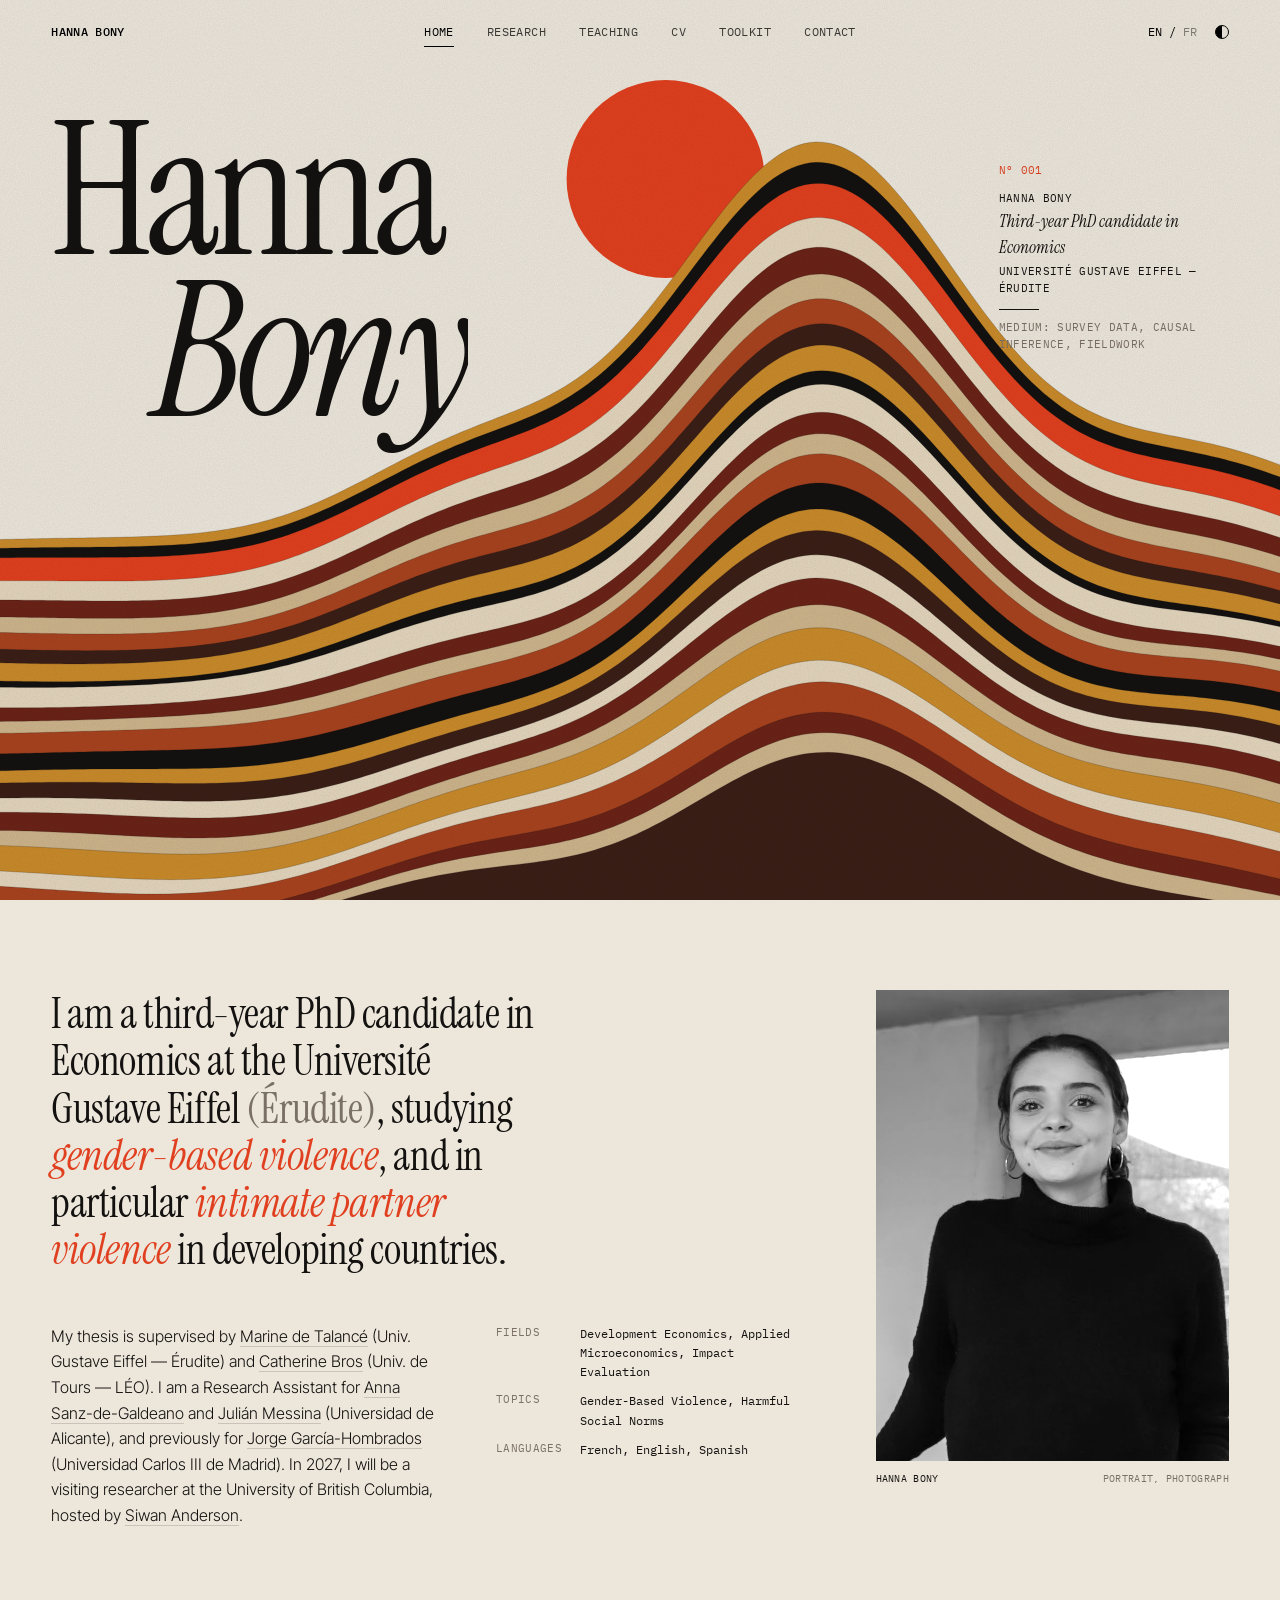
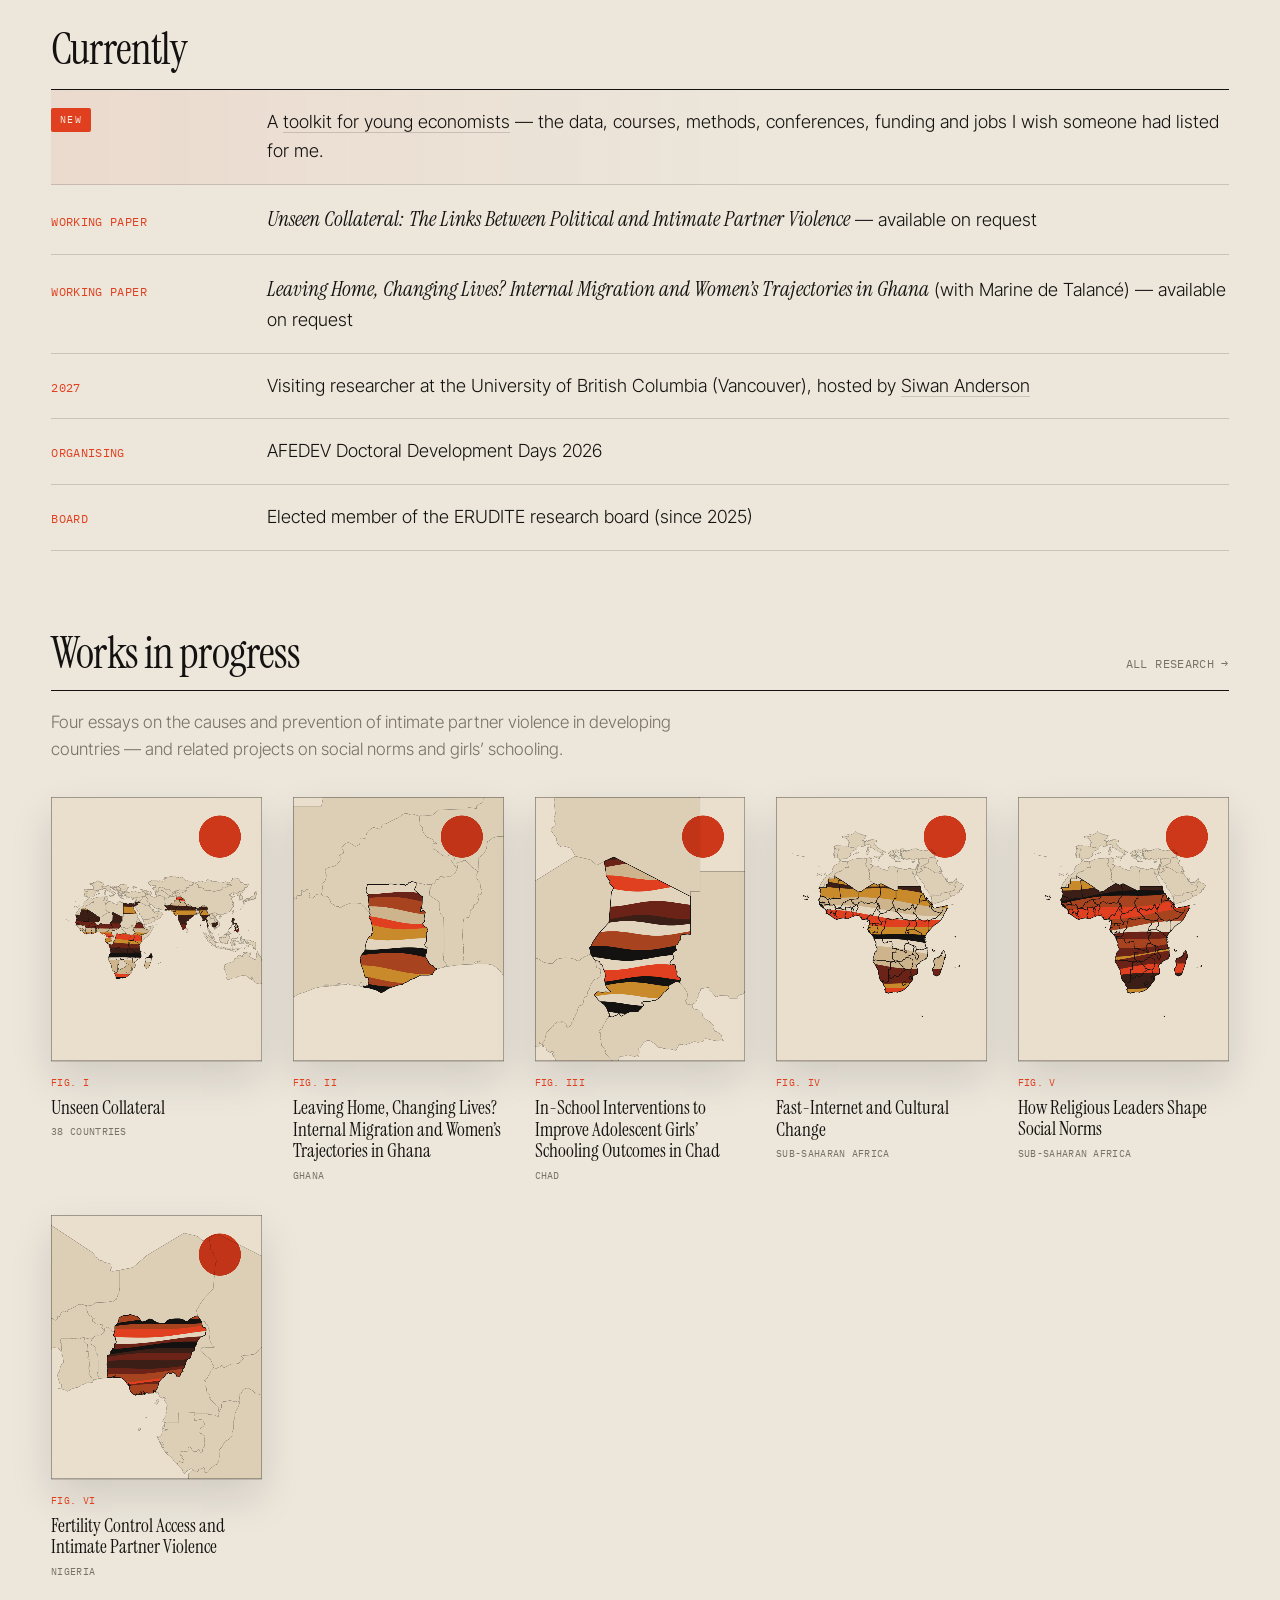
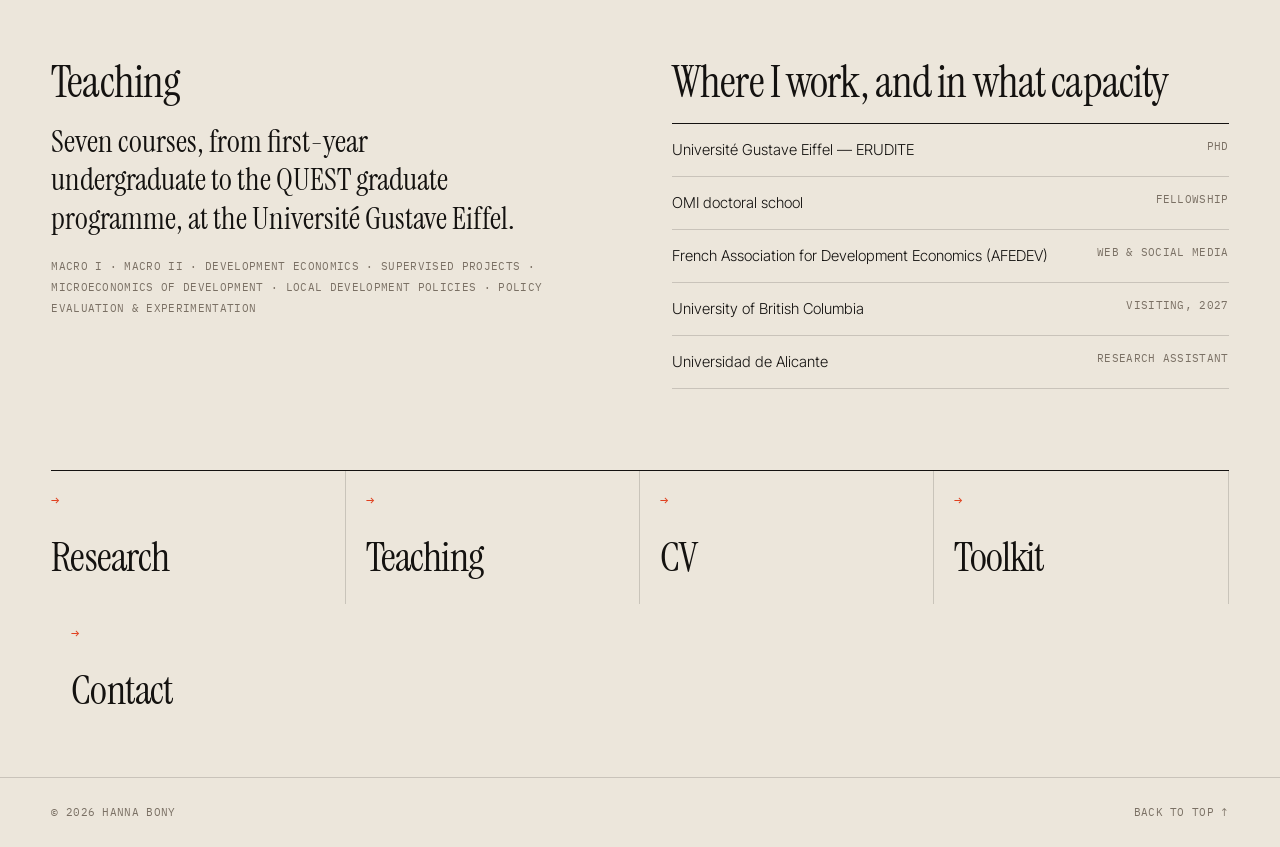
==== index.html @ 9e94ceb1 "Add files via upload" ====
<!DOCTYPE html>
<html lang="en">
<head>
  <meta charset="UTF-8">
  <meta name="viewport" content="width=device-width, initial-scale=1.0">
  <title>Hanna Bony</title>
  <meta name="description" content="Hanna Bony — third-year PhD candidate in Economics at Université Gustave Eiffel (ERUDITE). Research on intimate partner violence, gender-based violence and social norms in developing countries.">
  <link rel="canonical" href="https://hannabony.com/">
  <meta property="og:type" content="website">
  <meta property="og:url" content="https://hannabony.com/">
  <meta property="og:title" content="Hanna Bony — PhD candidate in Economics">
  <meta property="og:description" content="Third-year PhD candidate in Economics at Université Gustave Eiffel (ERUDITE). Research on intimate partner violence, gender-based violence and social norms in developing countries.">
  <meta property="og:image" content="https://hannabony.com/photo.jpg">
  <meta name="twitter:card" content="summary">
  <script type="application/ld+json">{"@context": "https://schema.org", "@type": "Person", "name": "Hanna Bony", "url": "https://hannabony.com/", "image": "https://hannabony.com/photo.jpg", "jobTitle": "PhD candidate in Economics", "email": "mailto:hannabony@outlook.fr", "affiliation": {"@type": "Organization", "name": "Université Gustave Eiffel — ERUDITE"}, "knowsAbout": ["Development economics", "Intimate partner violence", "Gender-based violence", "Social norms", "Impact evaluation"], "sameAs": ["https://bsky.app/profile/hannabony.bsky.social", "http://www.linkedin.com/in/hanna-bony-2665b8172", "https://github.com/HannaBony"]}</script>
  <link rel="preconnect" href="https://fonts.googleapis.com">
  <link rel="preconnect" href="https://fonts.gstatic.com" crossorigin>
  <link href="https://fonts.googleapis.com/css2?family=Instrument+Serif:ital@0;1&family=Inter+Tight:wght@300;400;500&family=IBM+Plex+Mono:wght@400;500&display=swap" rel="stylesheet">
  <link rel="stylesheet" href="galerie.css?v=20261029">
  <link rel="icon" href="data:image/svg+xml,<svg xmlns='http://www.w3.org/2000/svg' viewBox='0 0 32 32'><rect width='32' height='32' fill='%23ece6db'/><path d='M0 22 L10 14 L16 8 L22 14 L32 20 V32 H0Z' fill='%236b2317'/><path d='M0 26 L10 19 L16 14 L22 19 L32 24 V32 H0Z' fill='%23c98a2b'/><path d='M0 29 L10 24 L16 20 L22 24 L32 28 V32 H0Z' fill='%23141210'/></svg>">
</head>
<body data-view="home">

<div class="grain" aria-hidden="true"></div>

<!-- ================= NAVIGATION (onglets) ================= -->
<header class="nav">
  <a href="#home" class="nav-brand mono">Hanna Bony</a>
  <nav class="nav-links mono" aria-label="Sections">
    <a href="#home" data-tab="home"><span lang="en">Home</span><span lang="fr">Accueil</span></a>
    <a href="#research" data-tab="research"><span lang="en">Research</span><span lang="fr">Recherche</span></a>
    <a href="#teaching" data-tab="teaching"><span lang="en">Teaching</span><span lang="fr">Enseignement</span></a>
    <a href="#cv" data-tab="cv">CV</a>
    <a href="#resources" data-tab="resources"><span lang="en">Toolkit</span><span lang="fr">Boîte à outils</span></a>
    <a href="#contact" data-tab="contact">Contact</a>
  </nav>
  <div class="nav-ctrl mono">
    <button id="lang-toggle" aria-label="Switch language"><span class="on">EN</span> / <span>FR</span></button>
    <button id="theme-toggle" aria-label="Toggle dark mode"><span class="theme-dot"></span></button>
  </div>
</header>

<!-- ================= EN-TÊTE STRATES ================= -->
<section class="stage" aria-label="Header">
  <canvas id="strata" aria-hidden="true"></canvas>

  <!-- Accueil -->
  <div class="stage-home">
    <div class="hero-label mono">
      <span class="label-n">N° 001</span>
      <span>Hanna Bony</span>
      <span class="it"><span lang="en">Third-year PhD candidate in Economics</span><span lang="fr">Doctorante en économie, 3ᵉ année</span></span>
      <span>Université Gustave Eiffel — Érudite</span>
      <span class="label-rule"></span>
      <span class="dim"><span lang="en">Medium: survey data, causal inference, fieldwork</span><span lang="fr">Technique : données d'enquête, inférence causale, terrain</span></span>
    </div>
    <h1 class="hero-name">
      <span class="line"><span>Hanna</span></span>
      <span class="line"><span><em>Bony</em></span></span>
    </h1>
  </div>

  <!-- Titre des autres onglets -->
  <div class="stage-page">
    <h1 class="page-title" id="page-title"></h1>
    <p class="page-sub" id="page-sub"></p>
  </div>
</section>

<main>

  <!-- ================================================= ACCUEIL -->
  <section class="view" data-view="home">
    <div class="about-grid">
      <div class="about-text">
        <p class="big" lang="en">
          I am a third-year PhD candidate in Economics at the Université Gustave Eiffel <span class="dim">(Érudite)</span>, studying <em>gender-based violence</em>, and in particular <em>intimate partner violence</em> in developing countries.
        </p>
        <p class="big" lang="fr">
          Je suis doctorante en troisième année d'économie à l'Université Gustave Eiffel <span class="dim">(Érudite)</span>. J'étudie les <em>violences fondées sur le genre</em>, en particulier les <em>violences conjugales</em> dans les pays en développement.
        </p>

        <div class="cols">
          <p lang="en">
            My thesis is supervised by
            <a href="https://marinedetalance.weebly.com/" target="_blank">Marine de Talancé</a> (Univ. Gustave Eiffel — Érudite) and
            <a href="https://www.catherinebros.com/" target="_blank">Catherine Bros</a> (Univ. de Tours — LÉO).
            I am a Research Assistant for
            <a href="https://annasanzdegaldeano.com/" target="_blank">Anna Sanz-de-Galdeano</a> and
            <a href="https://www.jsmessina.com/" target="_blank">Julián Messina</a> (Universidad de Alicante), and previously for
            <a href="https://sites.google.com/view/jgarciahombrados/" target="_blank">Jorge García-Hombrados</a> (Universidad Carlos III de Madrid).
            In 2027, I will be a visiting researcher at the University of British Columbia, hosted by <a href="https://sites.google.com/view/siwan-anderson/home" target="_blank">Siwan Anderson</a>.
          </p>
          <p lang="fr">
            Ma thèse est dirigée par
            <a href="https://marinedetalance.weebly.com/" target="_blank">Marine de Talancé</a> (Univ. Gustave Eiffel — Érudite) et
            <a href="https://www.catherinebros.com/" target="_blank">Catherine Bros</a> (Univ. de Tours — LÉO).
            Je suis assistante de recherche pour
            <a href="https://annasanzdegaldeano.com/" target="_blank">Anna Sanz-de-Galdeano</a> et
            <a href="https://www.jsmessina.com/" target="_blank">Julián Messina</a> (Universidad de Alicante), et je l'ai été pour
            <a href="https://sites.google.com/view/jgarciahombrados/" target="_blank">Jorge García-Hombrados</a> (Universidad Carlos III de Madrid).
            En 2027, je serai chercheuse invitée à l’University of British Columbia, accueillie par <a href="https://sites.google.com/view/siwan-anderson/home" target="_blank">Siwan Anderson</a>.
          </p>

          <dl class="facts mono">
            <dt lang="en">Fields</dt><dt lang="fr">Domaines</dt>
            <dd>
              <span lang="en">Development Economics, Applied Microeconomics, Impact Evaluation</span>
              <span lang="fr">Économie du développement, microéconomie appliquée, évaluation d'impact</span>
            </dd>
            <dt lang="en">Topics</dt><dt lang="fr">Thèmes</dt>
            <dd>
              <span lang="en">Gender-Based Violence, Harmful Social Norms</span>
              <span lang="fr">Violences de genre, normes sociales néfastes</span>
            </dd>
            <dt lang="en">Languages</dt><dt lang="fr">Langues</dt>
            <dd>
              <span lang="en">French, English, Spanish</span>
              <span lang="fr">Français, anglais, espagnol</span>
            </dd>
          </dl>
        </div>
      </div>

      <figure class="portrait">
        <div class="portrait-frame">
          <img src="photo.jpg" alt="Hanna Bony">
        </div>
        <figcaption class="mono">
          <span>Hanna Bony</span>
          <span class="dim"><span lang="en">Portrait, photograph</span><span lang="fr">Portrait, photographie</span></span>
        </figcaption>
      </figure>
    </div>

    <div class="block">
      <h2 class="block-title"><span lang="en">Currently</span><span lang="fr">En ce moment</span></h2>
      <ul class="now">
        <li class="now-new">
          <span class="mono new-tag"><span lang="en">New</span><span lang="fr">Nouveau</span></span>
          <span lang="en">A <a href="#resources" data-go="resources">toolkit for young economists</a> — the data, courses, methods, conferences, funding and jobs I wish someone had listed for me.</span>
          <span lang="fr">Une <a href="#resources" data-go="resources">boîte à outils pour les jeunes économistes</a> — les données, cours, méthodes, conférences, financements et emplois que j’aurais aimé trouver listés quelque part.</span>
        </li>
        <li>
          <span class="mono accent"><span lang="en">Working paper</span><span lang="fr">Document de travail</span></span>
          <span lang="en"><em>Unseen Collateral: The Links Between Political and Intimate Partner Violence</em> — available on request</span>
          <span lang="fr"><em>Unseen Collateral: The Links Between Political and Intimate Partner Violence</em> — disponible sur demande</span>
        </li>
        <li>
          <span class="mono accent"><span lang="en">Working paper</span><span lang="fr">Document de travail</span></span>
          <span lang="en"><em>Leaving Home, Changing Lives? Internal Migration and Women’s Trajectories in Ghana</em> (with Marine de Talancé) — available on request</span>
          <span lang="fr"><em>Leaving Home, Changing Lives? Internal Migration and Women’s Trajectories in Ghana</em> (avec Marine de Talancé) — disponible sur demande</span>
        </li>
        <li>
          <span class="mono accent"><span lang="en">2027</span><span lang="fr">2027</span></span>
          <span lang="en">Visiting researcher at the University of British Columbia (Vancouver), hosted by <a href="https://sites.google.com/view/siwan-anderson/home" target="_blank">Siwan Anderson</a></span>
          <span lang="fr">Chercheuse invitée à l’University of British Columbia (Vancouver), accueillie par <a href="https://sites.google.com/view/siwan-anderson/home" target="_blank">Siwan Anderson</a></span>
        </li>
        <li>
          <span class="mono accent"><span lang="en">Organising</span><span lang="fr">Organisation</span></span>
          <span lang="en">AFEDEV Doctoral Development Days 2026</span>
          <span lang="fr">Journées doctorales AFEDEV 2026</span>
        </li>
        <li>
          <span class="mono accent"><span lang="en">Board</span><span lang="fr">Conseil</span></span>
          <span lang="en">Elected member of the ERUDITE research board (since 2025)</span>
          <span lang="fr">Membre élue du conseil de laboratoire de l'ERUDITE (depuis 2025)</span>
        </li>
      </ul>
    </div>

    <div class="block">
      <div class="block-head">
        <h2 class="block-title"><span lang="en">Works in progress</span><span lang="fr">Travaux en cours</span></h2>
        <a class="mono more" href="#research"><span lang="en">All research</span><span lang="fr">Toute la recherche</span> →</a>
      </div>
      <p class="block-intro"><span lang="en">Four essays on the causes and prevention of intimate partner violence in developing countries — and related projects on social norms and girls’ schooling.</span><span lang="fr">Quatre essais sur les causes et la prévention des violences conjugales dans les pays en développement, et des projets connexes sur les normes sociales et la scolarisation des filles.</span></p>
      <div class="wall">
        <a class="frame" href="#research" data-open="0">
          <canvas data-map="dhs" data-seed="31" data-frame="tall"></canvas>
          <span class="mono accent">Fig. I</span>
          <span class="frame-title">Unseen Collateral</span>
          <span class="mono dim"><span lang="en">38 countries</span><span lang="fr">38 pays</span></span>
        </a>
        <a class="frame" href="#research" data-open="1">
          <canvas data-map="ghana" data-seed="82" data-frame="tall"></canvas>
          <span class="mono accent">Fig. II</span>
          <span class="frame-title">Leaving Home, Changing Lives? Internal Migration and Women’s Trajectories in Ghana</span>
          <span class="mono dim"><span lang="en">Ghana</span><span lang="fr">Ghana</span></span>
        </a>
        <a class="frame" href="#research" data-open="2">
          <canvas data-map="chad" data-seed="55" data-frame="tall"></canvas>
          <span class="mono accent">Fig. III</span>
          <span class="frame-title">In-School Interventions to Improve Adolescent Girls’ Schooling Outcomes in Chad</span>
          <span class="mono dim"><span lang="en">Chad</span><span lang="fr">Tchad</span></span>
        </a>
        <a class="frame" href="#research" data-open="3">
          <canvas data-map="ssa" data-seed="48" data-frame="tall"></canvas>
          <span class="mono accent">Fig. IV</span>
          <span class="frame-title">Fast-Internet and Cultural Change</span>
          <span class="mono dim"><span lang="en">Sub-Saharan Africa</span><span lang="fr">Afrique subsaharienne</span></span>
        </a>
        <a class="frame" href="#research" data-open="4">
          <canvas data-map="ssa" data-seed="65" data-frame="tall"></canvas>
          <span class="mono accent">Fig. V</span>
          <span class="frame-title">How Religious Leaders Shape Social Norms</span>
          <span class="mono dim"><span lang="en">Sub-Saharan Africa</span><span lang="fr">Afrique subsaharienne</span></span>
        </a>
        <a class="frame" href="#research" data-open="5">
          <canvas data-map="nigeria" data-seed="99" data-frame="tall"></canvas>
          <span class="mono accent">Fig. VI</span>
          <span class="frame-title">Fertility Control Access and Intimate Partner Violence</span>
          <span class="mono dim"><span lang="en">Nigeria</span><span lang="fr">Nigeria</span></span>
        </a>
      </div>
    </div>

    <div class="block duo">
      <div>
        <h2 class="block-title"><span lang="en">Teaching</span><span lang="fr">Enseignement</span></h2>
        <p class="lead-note"><span lang="en">Seven courses, from first-year undergraduate to the QUEST graduate programme, at the Université Gustave Eiffel.</span><span lang="fr">Sept cours, de la L1 au programme gradué QUEST, à l'Université Gustave Eiffel.</span></p>
        <p class="mono dim tags-line">Macro I · Macro II · <span lang="en">Development Economics</span><span lang="fr">Économie du développement</span> · <span lang="en">Supervised projects</span><span lang="fr">Projets tutorés</span> · <span lang="en">Microeconomics of Development</span><span lang="fr">Microéconomie du développement</span> · <span lang="en">Local Development Policies</span><span lang="fr">Politiques de développement local</span> · <span lang="en">Policy Evaluation &amp; Experimentation</span><span lang="fr">Évaluation et expérimentation</span></p>
      </div>
      <div>
        <h2 class="block-title"><span lang="en">Where I work, and in what capacity</span><span lang="fr">Où je travaille, et à quel titre</span></h2>
        <ul class="simple">
          <li><span>Université Gustave Eiffel — ERUDITE</span><span class="mono dim"><span lang="en">PhD</span><span lang="fr">Doctorat</span></span></li>
          <li><span><span lang="en">OMI doctoral school</span><span lang="fr">École doctorale OMI</span></span><span class="mono dim"><span lang="en">Fellowship</span><span lang="fr">Contrat doctoral</span></span></li>
          <li><span><span lang="en">French Association for Development Economics (AFEDEV)</span><span lang="fr">Association française d'économie du développement (AFEDEV)</span></span><span class="mono dim"><span lang="en">Web &amp; social media</span><span lang="fr">Web et réseaux</span></span></li>
          <li><span>University of British Columbia</span><span class="mono dim"><span lang="en">Visiting, 2027</span><span lang="fr">Invitée, 2027</span></span></li>
          <li><span>Universidad de Alicante</span><span class="mono dim"><span lang="en">Research assistant</span><span lang="fr">Assistante de recherche</span></span></li>
        </ul>
      </div>
    </div>

    <nav class="doors" aria-label="Explore">
      <a href="#research"><span class="mono">→</span><span lang="en">Research</span><span lang="fr">Recherche</span></a>
      <a href="#teaching"><span class="mono">→</span><span lang="en">Teaching</span><span lang="fr">Enseignement</span></a>
      <a href="#cv"><span class="mono">→</span>CV</a>
      <a href="#resources"><span class="mono">→</span><span lang="en">Toolkit</span><span lang="fr">Boîte à outils</span></a>
      <a href="#contact"><span class="mono">→</span>Contact</a>
    </nav>
  </section>

  <!-- ================================================= RECHERCHE -->
  <section class="view" data-view="research" data-title-en="Research" data-title-fr="Recherche">

    <div class="block thesis">
      <h2 class="block-title"><span lang="en">Doctoral thesis</span><span lang="fr">Thèse de doctorat</span></h2>
      <p class="thesis-title">“Four essays on the causes and prevention of intimate partner violence in developing countries”</p>
      <p class="mono dim">
        <span lang="en">Supervised by</span><span lang="fr">Sous la direction de</span>
        <a href="https://marinedetalance.weebly.com/" target="_blank">Marine de Talancé</a> (Université Gustave Eiffel) &amp; <a href="https://www.catherinebros.com/" target="_blank">Catherine Bros</a> (Université de Tours), 2024 —
      </p>
    </div>

    <div class="block">
      <div class="block-head">
        <h2 class="block-title"><span lang="en">Work in progress</span><span lang="fr">Travaux en cours</span></h2>
        <div class="filters mono">
          <button class="filter active" data-filter="all"><span lang="en">All</span><span lang="fr">Tout</span> <sup>6</sup></button>
          <button class="filter" data-filter="ipv"><span lang="en">Intimate partner violence</span><span lang="fr">Violences conjugales</span> <sup>3</sup></button>
          <button class="filter" data-filter="norms"><span lang="en">Social norms</span><span lang="fr">Normes sociales</span> <sup>2</sup></button>
          <button class="filter" data-filter="education"><span lang="en">Education</span><span lang="fr">Éducation</span> <sup>1</sup></button>
        </div>
      </div>

      <div class="works">
        <article class="work" data-tags="ipv">
          <button class="work-row" aria-expanded="false">
            <span class="work-n mono">I</span>
            <span class="work-title">Unseen Collateral: The Links Between Political and Intimate Partner Violence</span>
            <span class="work-who mono"><span lang="en">Solo</span><span lang="fr">Seule autrice</span></span>
            <span class="work-status mono hot"><span lang="en">WP on request</span><span lang="fr">DT sur demande</span></span>
            <span class="work-plus" aria-hidden="true"></span>
          </button>
          <div class="work-body"><div class="work-inner">
            <figure class="work-art">
              <canvas data-map="dhs" data-seed="78"></canvas>
              <figcaption class="mono"><span>Fig. I</span><span class="dim"><span lang="en">38 countries</span><span lang="fr">38 pays</span></span></figcaption>
            </figure>
            <dl class="work-meta mono">
              <dt lang="en">Setting</dt><dt lang="fr">Terrain</dt>
              <dd><span lang="en">38 low- and middle-income countries — Africa, Middle East, Asia</span><span lang="fr">38 pays à revenu faible et intermédiaire — Afrique, Moyen-Orient, Asie</span></dd>
              <dt lang="en">Data</dt><dt lang="fr">Données</dt>
              <dd><span lang="en">81 geolocated Demographic and Health Surveys (2003–2023) matched with ACLED battles, riots and violence against civilians within 10 km of each cluster</span><span lang="fr">81 Enquêtes démographiques et de santé géolocalisées (2003–2023), appariées aux batailles, émeutes et violences contre les civils recensées par ACLED dans un rayon de 10 km</span></dd>
              <dt lang="en">Method</dt><dt lang="fr">Méthode</dt>
              <dd><span lang="en">Sharp Regression Discontinuity in Time — women interviewed just before vs. just after a nearby event, within a one-year window</span><span lang="fr">Régression sur discontinuité temporelle — femmes interrogées juste avant ou juste après un événement proche, sur une fenêtre d’un an</span></dd>
              <dt>JEL</dt>
              <dd>D74 · J12 · J16 · Q34</dd>
              <dt lang="en">Status</dt><dt lang="fr">Statut</dt>
              <dd><span lang="en">Working paper available on request</span><span lang="fr">Document de travail disponible sur demande</span></dd>
              <dt lang="en">Abstract</dt><dt lang="fr">Résumé</dt>
              <dd class="abstract">
                <p lang="en">This paper examines the short-term effects of conflict events on intimate partner violence (IPV) in low- and middle-income countries. Using geolocated data from 81 Demographic and Health Surveys matched with conflict events from the Armed Conflict Location and Event Data (ACLED) project, I exploit variation in the timing of women’s interviews relative to nearby conflict events through a Regression Discontinuity in Time design. The results show that exposure to a single conflict event—particularly battles and riots—leads to a significant increase in the probability of experiencing physical and emotional IPV in the months that follow. No significant effect is found for sexual violence or for attitudes justifying IPV. Analysis of potential mechanisms suggests that these effects may be driven by increased relational control, stress linked to media exposure, and conflict-induced shifts in household economic roles. These findings highlight how even isolated episodes of violence can have spillover effects within households, reinforcing the need to incorporate IPV prevention into conflict response strategies.</p>
                <p lang="fr">Cet article examine les effets à court terme des événements conflictuels sur les violences conjugales dans les pays à revenu faible et intermédiaire. À partir de données géolocalisées issues de 81 Enquêtes démographiques et de santé (EDS), appariées aux événements conflictuels du projet Armed Conflict Location and Event Data (ACLED), j’exploite la variation du moment des entretiens des femmes par rapport aux événements conflictuels proches, au moyen d’un design de régression sur discontinuité temporelle. Les résultats montrent que l’exposition à un seul événement conflictuel — en particulier les batailles et les émeutes — entraîne une hausse significative de la probabilité de subir des violences conjugales physiques et émotionnelles dans les mois qui suivent. Aucun effet significatif n’apparaît pour les violences sexuelles ni pour les attitudes justifiant ces violences. L’analyse des mécanismes possibles suggère que ces effets pourraient s’expliquer par un contrôle accru au sein du couple, un stress lié à l’exposition médiatique et des changements de rôles économiques dans le ménage induits par le conflit. Ces résultats montrent que même des épisodes de violence isolés peuvent avoir des effets de débordement au sein des ménages, et soulignent la nécessité d’intégrer la prévention des violences conjugales dans les stratégies de réponse aux conflits.</p>
              </dd>
              <dt lang="en">Countries</dt><dt lang="fr">Pays</dt>
              <dd><ul class="countries"><li><span>Angola</span><span class="dim">2015</span></li><li><span>Benin</span><span class="dim">2017</span></li><li><span>Burkina Faso</span><span class="dim">2010, 2021</span></li><li><span>Burundi</span><span class="dim">2015</span></li><li><span>Cambodia</span><span class="dim">2014, 2021</span></li><li><span>Cameroon</span><span class="dim">2004, 2011, 2018</span></li><li><span>Chad</span><span class="dim">2014</span></li><li><span>DR Congo</span><span class="dim">2007, 2013</span></li><li><span>Côte d’Ivoire</span><span class="dim">2011, 2021</span></li><li><span>Egypt</span><span class="dim">2005, 2014</span></li><li><span>Ethiopia</span><span class="dim">2016</span></li><li><span>Gabon</span><span class="dim">2012, 2019</span></li><li><span>Gambia</span><span class="dim">2019</span></li><li><span>Ghana</span><span class="dim">2008, 2022</span></li><li><span>India</span><span class="dim">2015, 2019</span></li><li><span>Jordan</span><span class="dim">2017, 2023</span></li><li><span>Kenya</span><span class="dim">2003, 2008, 2014, 2022</span></li><li><span>Liberia</span><span class="dim">2007, 2019</span></li><li><span>Madagascar</span><span class="dim">2021</span></li><li><span>Malawi</span><span class="dim">2004, 2010, 2015</span></li><li><span>Mali</span><span class="dim">2006, 2012</span></li><li><span>Mauritania</span><span class="dim">—</span></li><li><span>Mozambique</span><span class="dim">2011, 2015, 2022</span></li><li><span>Myanmar</span><span class="dim">2015</span></li><li><span>Namibia</span><span class="dim">2013</span></li><li><span>Nepal</span><span class="dim">2011, 2016, 2022</span></li><li><span>Nigeria</span><span class="dim">2008, 2013, 2018</span></li><li><span>Pakistan</span><span class="dim">—</span></li><li><span>Philippines</span><span class="dim">2017, 2022</span></li><li><span>Rwanda</span><span class="dim">2005, 2010, 2014, 2019</span></li><li><span>Senegal</span><span class="dim">2018, 2019</span></li><li><span>Sierra Leone</span><span class="dim">2013, 2019</span></li><li><span>South Africa</span><span class="dim">2016</span></li><li><span>Tanzania</span><span class="dim">2010, 2015, 2022</span></li><li><span>Togo</span><span class="dim">—</span></li><li><span>Uganda</span><span class="dim">2006, 2011, 2016</span></li><li><span>Zambia</span><span class="dim">2007, 2013, 2018</span></li><li><span>Zimbabwe</span><span class="dim">2005, 2010, 2015</span></li></ul></dd>
            </dl>
          </div></div>
        </article>

        <article class="work" data-tags="ipv">
          <button class="work-row" aria-expanded="false">
            <span class="work-n mono">II</span>
            <span class="work-title">Leaving Home, Changing Lives? Internal Migration and Women’s Trajectories in Ghana</span>
            <span class="work-who mono"><span lang="en">with</span><span lang="fr">avec</span> M. de Talancé</span>
            <span class="work-status mono hot"><span lang="en">WP on request</span><span lang="fr">DT sur demande</span></span>
            <span class="work-plus" aria-hidden="true"></span>
          </button>
          <div class="work-body"><div class="work-inner">
            <figure class="work-art">
              <canvas data-map="ghana" data-seed="7"></canvas>
              <figcaption class="mono"><span>Fig. II</span><span class="dim"><span lang="en">Ghana</span><span lang="fr">Ghana</span></span></figcaption>
            </figure>
            <dl class="work-meta mono">
              <dt lang="en">Setting</dt><dt lang="fr">Terrain</dt>
              <dd><span lang="en">Ghana</span><span lang="fr">Ghana</span></dd>
              <dt lang="en">Co-author</dt><dt lang="fr">Co-autrice</dt>
              <dd><a href="https://marinedetalance.weebly.com/" target="_blank">Marine de Talancé</a> — Université Gustave Eiffel</dd>
              <dt lang="en">Data</dt><dt lang="fr">Données</dt>
              <dd><span lang="en">Ghana Socioeconomic Panel Survey — four waves following the same individuals, GPS location of every household, retrospective migration histories</span><span lang="fr">Ghana Socioeconomic Panel Survey — quatre vagues suivant les mêmes individus, localisation GPS de chaque ménage, historiques migratoires rétrospectifs</span></dd>
              <dt lang="en">Method</dt><dt lang="fr">Méthode</dt>
              <dd><span lang="en">Interaction-weighted event study (Sun &amp; Abraham, 2021) with individual fixed effects, comparing migrants to women who never migrate</span><span lang="fr">Étude d’événements pondérée par interaction (Sun &amp; Abraham, 2021) avec effets fixes individuels, comparant les migrantes aux femmes qui ne migrent jamais</span></dd>
              <dt>JEL</dt>
              <dd>J12 · J16 · R23</dd>
              <dt lang="en">Status</dt><dt lang="fr">Statut</dt>
              <dd><span lang="en">Working paper available on request</span><span lang="fr">Document de travail disponible sur demande</span></dd>
              <dt lang="en">Abstract</dt><dt lang="fr">Résumé</dt>
              <dd class="abstract">
                <p lang="en">Internal migration is one of the largest, and increasingly feminized, population movements in the developing world, yet its consequences for the women who move remain poorly understood. This article investigates how internal migration reshapes women’s economic, marital and social trajectories in Ghana using a nationally representative panel survey with GPS-geolocated households and retrospective migration histories. We estimate dynamic treatment effects with an interaction-weighted event-study estimator that relies on individual fixed effects and is robust to staggered and heterogeneous treatment timing.</p>
                <p lang="en">Migration durably improves women’s economic position, with effects that emerge within two years of migration and persist thereafter. It also raises the probability of marriage for previously single women. Although the characteristics of husbands (education, age, labor market outcomes) remain similar to those of non-migrant women, migrant women receive higher bride prices, likely reflecting both their own improved economic position and differences in bride price norms across destinations.</p>
                <p lang="en">Yet despite these material gains, female migration does not shift gender-role attitudes, nor does it reduce intimate partner violence. Violence rises transiently around the time of the move, consistent with an observed disruption of protective social ties. These findings suggest that economic empowerment alone does not ensure women’s safety when embedded in unchanged gender norms.</p>
                <p lang="fr">La migration interne est l’un des plus importants mouvements de population du monde en développement, et il se féminise de plus en plus ; pourtant, ses conséquences pour les femmes qui migrent restent mal connues. Cet article étudie comment la migration interne transforme les trajectoires économiques, matrimoniales et sociales des femmes au Ghana, à partir d’une enquête de panel représentative au niveau national, avec des ménages géolocalisés par GPS et des historiques migratoires rétrospectifs. Nous estimons des effets de traitement dynamiques à l’aide d’un estimateur d’étude d’événements pondéré par interaction, qui repose sur des effets fixes individuels et reste robuste à un calendrier de traitement échelonné et hétérogène.</p>
                <p lang="fr">La migration améliore durablement la situation économique des femmes, avec des effets qui apparaissent dans les deux ans suivant la migration et persistent ensuite. Elle augmente aussi la probabilité de mariage des femmes auparavant célibataires. Si les caractéristiques des maris (éducation, âge, situation sur le marché du travail) restent semblables à celles des maris des non-migrantes, les migrantes reçoivent une dot (bride price) plus élevée, ce qui reflète sans doute à la fois l’amélioration de leur propre situation économique et des normes de dot différentes selon les destinations.</p>
                <p lang="fr">Pourtant, malgré ces gains matériels, la migration féminine ne modifie pas les attitudes envers les rôles de genre et ne réduit pas les violences conjugales. Les violences augmentent temporairement autour du moment du départ, ce qui concorde avec la rupture observée des liens sociaux protecteurs. Ces résultats suggèrent que l’autonomisation économique ne suffit pas, à elle seule, à garantir la sécurité des femmes lorsque les normes de genre restent inchangées.</p>
              </dd>
            </dl>
          </div></div>
        </article>

        <article class="work" data-tags="education">
          <button class="work-row" aria-expanded="false">
            <span class="work-n mono">III</span>
            <span class="work-title">In-School Interventions to Improve Adolescent Girls’ Schooling Outcomes in Chad</span>
            <span class="work-who mono"><span lang="en">with</span><span lang="fr">avec</span> C. Boxho &amp; S. Deschênes</span>
            <span class="work-status mono"><span lang="en">Ongoing</span><span lang="fr">En cours</span></span>
            <span class="work-plus" aria-hidden="true"></span>
          </button>
          <div class="work-body"><div class="work-inner">
            <figure class="work-art">
              <canvas data-map="chad" data-seed="31"></canvas>
              <figcaption class="mono"><span>Fig. III</span><span class="dim"><span lang="en">Chad</span><span lang="fr">Tchad</span></span></figcaption>
            </figure>
            <dl class="work-meta mono">
              <dt lang="en">Setting</dt><dt lang="fr">Terrain</dt>
              <dd><span lang="en">Chad</span><span lang="fr">Tchad</span></dd>
              <dt lang="en">Co-authors</dt><dt lang="fr">Co-autrices</dt>
              <dd><a href="https://blogs.worldbank.org/en/team/c/claire-boxho" target="_blank">Claire Boxho</a> — <span lang="en">World Bank</span><span lang="fr">Banque mondiale</span><br><a href="https://sites.google.com/view/sarahdeschenes/home" target="_blank">Sarah Deschênes</a></dd>
              <dt lang="en">Partners</dt><dt lang="fr">Partenaires</dt>
              <dd><span lang="en">A research project with the World Bank and its <a href="https://www.worldbank.org/en/programs/africa-gender-innovation-lab" target="_blank">Africa Gender Innovation Lab (GIL) ↗</a>, carried out within the SWEDD+ programme — Sahel Women’s Empowerment and Demographic Dividend.</span><span lang="fr">Un projet de recherche mené avec la Banque mondiale et son <a href="https://www.worldbank.org/en/programs/africa-gender-innovation-lab" target="_blank">Africa Gender Innovation Lab (GIL) ↗</a>, dans le cadre du programme SWEDD+ — Autonomisation des femmes et dividende démographique au Sahel.</span></dd>
              <dt lang="en">Method</dt><dt lang="fr">Méthode</dt>
              <dd><span lang="en">Randomised controlled trial</span><span lang="fr">Essai randomisé contrôlé</span></dd>
              <dt lang="en">Abstract</dt><dt lang="fr">Résumé</dt>
              <dd class="soon"><span lang="en">Coming soon.</span><span lang="fr">Bientôt disponible.</span></dd>
            </dl>
          </div></div>
        </article>

        <article class="work" data-tags="norms">
          <button class="work-row" aria-expanded="false">
            <span class="work-n mono">IV</span>
            <span class="work-title">Fast-Internet and Cultural Change</span>
            <span class="work-who mono"><span lang="en">with</span><span lang="fr">avec</span> J. García-Hombrados</span>
            <span class="work-status mono"><span lang="en">Ongoing</span><span lang="fr">En cours</span></span>
            <span class="work-plus" aria-hidden="true"></span>
          </button>
          <div class="work-body"><div class="work-inner">
            <figure class="work-art">
              <canvas data-map="ssa" data-seed="2"></canvas>
              <figcaption class="mono"><span>Fig. IV</span><span class="dim"><span lang="en">Sub-Saharan Africa</span><span lang="fr">Afrique subsaharienne</span></span></figcaption>
            </figure>
            <dl class="work-meta mono">
              <dt lang="en">Setting</dt><dt lang="fr">Terrain</dt>
              <dd><span lang="en">Sub-Saharan Africa</span><span lang="fr">Afrique subsaharienne</span></dd>
              <dt lang="en">Co-author</dt><dt lang="fr">Co-auteur</dt>
              <dd><a href="https://sites.google.com/view/jgarciahombrados/" target="_blank">Jorge García-Hombrados</a> — Universidad Carlos III de Madrid (UC3M)</dd>
              <dt lang="en">Abstract</dt><dt lang="fr">Résumé</dt>
              <dd class="soon"><span lang="en">Coming soon.</span><span lang="fr">Bientôt disponible.</span></dd>
            </dl>
          </div></div>
        </article>

        <article class="work" data-tags="norms">
          <button class="work-row" aria-expanded="false">
            <span class="work-n mono">V</span>
            <span class="work-title">How Religious Leaders Shape Social Norms</span>
            <span class="work-who mono"><span lang="en">with</span><span lang="fr">avec</span> J. García-Hombrados &amp; D. Pérez-Parra</span>
            <span class="work-status mono"><span lang="en">Ongoing</span><span lang="fr">En cours</span></span>
            <span class="work-plus" aria-hidden="true"></span>
          </button>
          <div class="work-body"><div class="work-inner">
            <figure class="work-art">
              <canvas data-map="ssa" data-seed="48"></canvas>
              <figcaption class="mono"><span>Fig. V</span><span class="dim"><span lang="en">Sub-Saharan Africa</span><span lang="fr">Afrique subsaharienne</span></span></figcaption>
            </figure>
            <dl class="work-meta mono">
              <dt lang="en">Setting</dt><dt lang="fr">Terrain</dt>
              <dd><span lang="en">Sub-Saharan Africa</span><span lang="fr">Afrique subsaharienne</span></dd>
              <dt lang="en">Co-authors</dt><dt lang="fr">Co-auteurs</dt>
              <dd><a href="https://sites.google.com/view/jgarciahombrados/" target="_blank">Jorge García-Hombrados</a> — Universidad Carlos III de Madrid (UC3M)<br><a href="https://dperezparra.github.io/" target="_blank">Daniel Pérez-Parra</a> — IRD, LEDa-DIAL (Université Paris-Dauphine)</dd>
              <dt lang="en">Abstract</dt><dt lang="fr">Résumé</dt>
              <dd class="soon"><span lang="en">Coming soon.</span><span lang="fr">Bientôt disponible.</span></dd>
            </dl>
          </div></div>
        </article>

        <article class="work" data-tags="ipv">
          <button class="work-row" aria-expanded="false">
            <span class="work-n mono">VI</span>
            <span class="work-title">Fertility Control Access and Intimate Partner Violence</span>
            <span class="work-who mono"><span lang="en">Solo</span><span lang="fr">Seule autrice</span></span>
            <span class="work-status mono"><span lang="en">Ongoing</span><span lang="fr">En cours</span></span>
            <span class="work-plus" aria-hidden="true"></span>
          </button>
          <div class="work-body"><div class="work-inner">
            <figure class="work-art">
              <canvas data-map="nigeria" data-seed="84"></canvas>
              <figcaption class="mono"><span>Fig. VI</span><span class="dim"><span lang="en">Nigeria</span><span lang="fr">Nigeria</span></span></figcaption>
            </figure>
            <dl class="work-meta mono">
              <dt lang="en">Setting</dt><dt lang="fr">Terrain</dt>
              <dd><span lang="en">Nigeria</span><span lang="fr">Nigeria</span></dd>
              <dt lang="en">Abstract</dt><dt lang="fr">Résumé</dt>
              <dd class="soon"><span lang="en">Coming soon.</span><span lang="fr">Bientôt disponible.</span></dd>
            </dl>
          </div></div>
        </article>
      </div>
    </div>

    <div class="block">
      <h2 class="block-title"><span lang="en">Presentations</span><span lang="fr">Présentations</span> <span class="mono dim">2025—2026</span></h2>
      <ul class="talks">
        <li><span>Workshop on Gender Issues and Development</span><span class="mono dim">Cergy, France<span class="talk-yr">2026</span></span></li>
        <li><span>Spanish Workshop on Development Economics</span><span class="mono dim">Madrid, <span lang="en">Spain</span><span lang="fr">Espagne</span></span></li>
        <li><span>International Conference on Development Economics (ICDE)</span><span class="mono dim">Nanterre, France</span></li>
        <li><span>Journées Louis-André Gérard-Varet (LAGV)</span><span class="mono dim">Marseille, France</span></li>
        <li><span>Paris School of Economics seminar (PSE)</span><span class="mono dim">Paris, France</span></li>
        <li><span>Nordic Conference in Development Economics (NCDE)</span><span class="mono dim">Oslo, <span lang="en">Norway</span><span lang="fr">Norvège</span></span></li>
        <li><span>Erudite Workshop</span><span class="mono dim">Paris, France</span></li>
        <li><span>German Development Economics Conference (GDE)</span><span class="mono dim">Frankfurt, <span lang="en">Germany</span><span lang="fr">Allemagne</span></span></li>
        <li><span>EUDN PhD Workshop on Development Economics</span><span class="mono dim">Clermont-Ferrand, France</span></li>
        <li><span>AFEDEV Doctoral Development Days</span><span class="mono dim">Strasbourg, France</span></li>
      </ul>
    </div>
  </section>

  <!-- ================================================= ENSEIGNEMENT -->
  <section class="view" data-view="teaching" data-title-en="Teaching" data-title-fr="Enseignement">
    <div class="block">
      <p class="lead-note">
        <span lang="en">Teaching Assistant at the Université Gustave Eiffel since 2024 — 64 hours per year.</span>
        <span lang="fr">Chargée de TD à l'Université Gustave Eiffel depuis 2024 — 64 heures par an.</span>
      </p>
    </div>

    <div class="block">
      <h2 class="block-title"><span lang="en">Master &amp; graduate programme</span><span lang="fr">Master et programme gradué</span></h2>
      <ol class="courses">
        <li>
          <span class="mono accent">QUEST</span>
          <h3><span lang="en">Advanced Methods for Policy Evaluation &amp; Experimentation</span><span lang="fr">Méthodes avancées d’évaluation des politiques publiques et d’expérimentation</span></h3>
          <span class="mono dim"><span lang="en">QUEST graduate programme</span><span lang="fr">Programme gradué QUEST</span></span>
        </li>
        <li>
          <span class="mono accent">M2</span>
          <h3><span lang="en">Local Development Policies</span><span lang="fr">Politiques de développement local</span></h3>
          <span class="mono dim"><span lang="en">MSc Development Economics, 2nd year</span><span lang="fr">M2 Économie du développement</span></span>
        </li>
        <li>
          <span class="mono accent">M1</span>
          <h3><span lang="en">Microeconomics of Development, Markets and Market Imperfections</span><span lang="fr">Microéconomie du développement, marchés et imperfections de marché</span></h3>
          <span class="mono dim"><span lang="en">MSc Development Economics, 1st year</span><span lang="fr">M1 Économie du développement</span></span>
        </li>
      </ol>
    </div>

    <div class="block">
      <h2 class="block-title"><span lang="en">Bachelor</span><span lang="fr">Licence</span> <span class="mono dim">BSc</span></h2>
      <ol class="courses">
        <li>
          <span class="mono accent">2025—26</span>
          <h3><span lang="en">Development Economics</span><span lang="fr">Économie du développement</span></h3>
          <span class="mono dim"><span lang="en">BSc Economics, 3rd year</span><span lang="fr">L3 Économie</span></span>
        </li>
        <li>
          <span class="mono accent">2025—26</span>
          <h3><span lang="en">Supervised Projects in Economics</span><span lang="fr">Projets tutorés en économie</span></h3>
          <span class="mono dim"><span lang="en">BSc Economics, 3rd year</span><span lang="fr">L3 Économie</span></span>
        </li>
        <li>
          <span class="mono accent">2024—26</span>
          <h3><span lang="en">Macroeconomics II</span><span lang="fr">Macroéconomie II</span></h3>
          <span class="mono dim"><span lang="en">BSc Economics &amp; Management, 2nd year</span><span lang="fr">L2 Économie-Gestion</span></span>
        </li>
        <li>
          <span class="mono accent">2024—26</span>
          <h3><span lang="en">Macroeconomics I</span><span lang="fr">Macroéconomie I</span></h3>
          <span class="mono dim"><span lang="en">BSc Economics &amp; Management, 1st year</span><span lang="fr">L1 Économie-Gestion</span></span>
        </li>
      </ol>
    </div>
  </section>

  <!-- ================================================= CV -->
  <section class="view" data-view="cv" data-title-en="Curriculum" data-title-fr="Parcours">
    <div class="block cv-top">
      <p class="lead-note">
        <span lang="en">The full CV is available as a PDF.</span>
        <span lang="fr">Le CV complet est disponible en PDF.</span>
      </p>
      <a class="pill mono" href="CV_BONY.pdf" target="_blank"><span lang="en">Open the CV (PDF)</span><span lang="fr">Ouvrir le CV (PDF)</span> ↗</a>
    </div>

    <div class="block">
      <h2 class="block-title"><span lang="en">Education</span><span lang="fr">Formation</span></h2>
      <ol class="entries">
        <li>
          <span class="mono accent">2024 —</span>
          <div>
            <h3><span lang="en">PhD in Economics</span><span lang="fr">Doctorat en économie</span></h3>
            <p>Université Gustave Eiffel — ERUDITE</p>
          </div>
          <span class="mono dim">Paris</span>
        </li>
        <li>
          <span class="mono accent">2023—24</span>
          <div>
            <h3><span lang="en">MSc Development Economics &amp; International Project Management</span><span lang="fr">Master Économie du développement &amp; gestion de projets internationaux</span></h3>
            <p>Université Gustave Eiffel &amp; Université Paris-Est Créteil</p>
          </div>
          <span class="mono dim">Paris</span>
        </li>
        <li>
          <span class="mono accent">2021—22</span>
          <div>
            <h3><span lang="en">MSc Economic Analysis</span><span lang="fr">Master Analyse économique</span></h3>
            <p>CY Cergy Paris Université &amp; ESSEC Business School</p>
          </div>
          <span class="mono dim">Paris</span>
        </li>
        <li>
          <span class="mono accent">2020—21</span>
          <div>
            <h3><span lang="en">MSc International Economic Studies</span><span lang="fr">Master Études économiques internationales</span></h3>
            <p>Université Paris-Est Créteil (UPEC)</p>
          </div>
          <span class="mono dim">Paris</span>
        </li>
        <li>
          <span class="mono accent">2017—20</span>
          <div>
            <h3><span lang="en">BSc Economics</span><span lang="fr">Licence d'économie</span></h3>
            <p>Université Paris 1 Panthéon-Sorbonne — <span lang="en">Erasmus at Universidad Complutense de Madrid (2019–20)</span><span lang="fr">Erasmus à l'Universidad Complutense de Madrid (2019–20)</span></p>
          </div>
          <span class="mono dim">Paris · Madrid</span>
        </li>
      </ol>
    </div>

    <div class="block">
      <h2 class="block-title"><span lang="en">Experience</span><span lang="fr">Expérience</span></h2>
      <ol class="entries">
        <li>
          <span class="mono accent">2027</span>
          <div>
            <h3><span lang="en">Visiting Researcher</span><span lang="fr">Chercheuse invitée</span></h3>
            <p>University of British Columbia — <span lang="en">hosted by</span><span lang="fr">accueillie par</span> <a href="https://sites.google.com/view/siwan-anderson/home" target="_blank">Siwan Anderson</a></p>
          </div>
          <span class="mono dim">Vancouver, Canada</span>
        </li>
        <li>
          <span class="mono accent">2024 —</span>
          <div>
            <h3><span lang="en">Research Assistant</span><span lang="fr">Assistante de recherche</span></h3>
            <p>Universidad de Alicante — Anna Sanz-de-Galdeano &amp; Julián Messina</p>
            <p class="dim"><span lang="en">Migration, education, gender</span><span lang="fr">Migration, éducation, genre</span></p>
          </div>
          <span class="mono dim"><span lang="en">Remote</span><span lang="fr">À distance</span></span>
        </li>
        <li>
          <span class="mono accent">2024</span>
          <div>
            <h3><span lang="en">Research Intern</span><span lang="fr">Stagiaire de recherche</span></h3>
            <p>Université Gustave Eiffel — ERUDITE — Melika Ben Salem</p>
            <p class="dim"><span lang="en">Intimate partner violence, impact evaluation</span><span lang="fr">Violences conjugales, évaluation d'impact</span></p>
          </div>
          <span class="mono dim">Champs-sur-Marne</span>
        </li>
        <li>
          <span class="mono accent">2023—26</span>
          <div>
            <h3><span lang="en">Research Assistant</span><span lang="fr">Assistante de recherche</span></h3>
            <p>Universidad Autónoma de Madrid — Jorge García-Hombrados</p>
            <p class="dim"><span lang="en">Harmful social norms, gender-based violence, impact evaluation</span><span lang="fr">Normes sociales néfastes, violences de genre, évaluation d'impact</span></p>
          </div>
          <span class="mono dim"><span lang="en">Remote</span><span lang="fr">À distance</span></span>
        </li>
        <li>
          <span class="mono accent">2023</span>
          <div>
            <h3><span lang="en">Economic Affairs Intern</span><span lang="fr">Stagiaire en affaires économiques</span></h3>
            <p><span lang="en">United Nations Economic Commission for Latin America and the Caribbean (ECLAC)</span><span lang="fr">Commission économique des Nations unies pour l'Amérique latine et les Caraïbes (CEPALC)</span></p>
            <p class="dim"><span lang="en">Human settlements and development</span><span lang="fr">Établissements humains et développement</span></p>
          </div>
          <span class="mono dim">Santiago, <span lang="en">Chile</span><span lang="fr">Chili</span></span>
        </li>
      </ol>
    </div>

    <div class="cv-grid">
      <div class="block">
        <h2 class="block-title"><span lang="en">Awards</span><span lang="fr">Bourses</span></h2>
        <ul class="simple">
          <li><span><span lang="en">PhD Fellowship (2024–2027), OMI doctoral school</span><span lang="fr">Contrat doctoral (2024–2027), école doctorale OMI</span></span><span class="mono dim">2024</span></li>
          <li><span>DIGIS Graduate Program Grant</span><span class="mono dim">2024</span></li>
        </ul>
      </div>
      <div class="block">
        <h2 class="block-title"><span lang="en">Service</span><span lang="fr">Responsabilités</span></h2>
        <ul class="simple">
          <li><span><span lang="en">Co-coordinator of the website and social networks, French Association for Development Economics (AFEDEV)</span><span lang="fr">Co-coordinatrice du site web et des réseaux sociaux de l'Association française d'économie du développement (AFEDEV)</span></span><span class="mono dim">2024 —</span></li>
          <li><span><span lang="en">Elected member of the ERUDITE research board</span><span lang="fr">Membre élue du conseil de laboratoire de l'ERUDITE</span></span><span class="mono dim">2025 —</span></li>
          <li><span><span lang="en">Organiser, AFEDEV Doctoral Development Days</span><span lang="fr">Organisatrice des Journées doctorales AFEDEV</span></span><span class="mono dim">2026</span></li>
          <li><span><span lang="en">Referee, Review of Economics of the Household</span><span lang="fr">Rapportrice, Review of Economics of the Household</span></span><span class="mono dim">&nbsp;</span></li>
        </ul>
      </div>
      <div class="block">
        <h2 class="block-title"><span lang="en">Skills</span><span lang="fr">Compétences</span></h2>
        <ul class="simple">
          <li><span><span lang="en">French (native), English (fluent), Spanish (advanced)</span><span lang="fr">Français (langue maternelle), anglais (courant), espagnol (avancé)</span></span></li>
          <li><span><span lang="en">Stata (advanced), LaTeX (advanced), R (intermediate)</span><span lang="fr">Stata (avancé), LaTeX (avancé), R (intermédiaire)</span></span></li>
        </ul>
      </div>
    </div>
  </section>

  <!-- ================================================= RESSOURCES -->
  <section class="view" data-view="resources" data-title-en="A toolkit for young economists" data-title-fr="Boîte à outils pour jeunes économistes" data-sub-en="what I wish someone had listed for me" data-sub-fr="ce que j’aurais aimé trouver listé quelque part">
    <div class="block">
      <p class="lead-note">
        <span lang="en">Resources I like, for people doing development economics: the data, courses, seminars, books and conferences I wish someone had listed for me.</span>
        <span lang="fr">Des ressources que j’aime, pour celles et ceux qui font de l’économie du développement : les données, cours, séminaires, livres et conférences que j’aurais aimé trouver rassemblés.</span>
      </p>
      <div class="res-filters mono" role="group" aria-label="Audience">
        <button class="res-filter active" data-audience="all"><span lang="en">Everything</span><span lang="fr">Tout</span></button>
        <button class="res-filter" data-audience="phd"><span lang="en">PhD &amp; researchers</span><span lang="fr">Doctorat et recherche</span></button>
        <button class="res-filter" data-audience="students"><span lang="en">Students (BSc–MSc)</span><span lang="fr">Licence et master</span></button>
      </div>
      <nav class="res-index" id="res-index" aria-label="Sections">
        <a href="#res-01" data-jump="res-01" class="tile">
          <canvas class="tile-art" data-icon="survey" data-seed="7"></canvas>
          <span class="tile-meta mono"><span class="tile-n">01</span><span class="tile-c">26</span></span>
          <span class="tile-t"><span lang="en">Data &amp; surveys</span><span lang="fr">Données et enquêtes</span></span>
        </a>
        <a href="#res-02" data-jump="res-02" class="tile">
          <canvas class="tile-art" data-icon="climate" data-seed="20"></canvas>
          <span class="tile-meta mono"><span class="tile-n">02</span><span class="tile-c">9</span></span>
          <span class="tile-t"><span lang="en">Geospatial &amp; climate data</span><span lang="fr">Données géospatiales et climat</span></span>
        </a>
        <a href="#res-03" data-jump="res-03" class="tile">
          <canvas class="tile-art" data-icon="course" data-seed="33"></canvas>
          <span class="tile-meta mono"><span class="tile-n">03</span><span class="tile-c">5</span></span>
          <span class="tile-t"><span lang="en">Online courses</span><span lang="fr">Cours en ligne</span></span>
        </a>
        <a href="#res-04" data-jump="res-04" class="tile">
          <canvas class="tile-art" data-icon="method" data-seed="46"></canvas>
          <span class="tile-meta mono"><span class="tile-n">04</span><span class="tile-c">8</span></span>
          <span class="tile-t"><span lang="en">Methods &amp; code</span><span lang="fr">Méthodes et codes</span></span>
        </a>
        <a href="#res-05" data-jump="res-05" class="tile">
          <canvas class="tile-art" data-icon="school" data-seed="59"></canvas>
          <span class="tile-meta mono"><span class="tile-n">05</span><span class="tile-c">4</span></span>
          <span class="tile-t"><span lang="en">Summer schools</span><span lang="fr">Écoles d’été</span></span>
        </a>
        <a href="#res-06" data-jump="res-06" class="tile">
          <canvas class="tile-art" data-icon="seminar" data-seed="72"></canvas>
          <span class="tile-meta mono"><span class="tile-n">06</span><span class="tile-c">7</span></span>
          <span class="tile-t"><span lang="en">Seminars</span><span lang="fr">Séminaires</span></span>
        </a>
        <a href="#res-07" data-jump="res-07" class="tile">
          <canvas class="tile-art" data-icon="network" data-seed="85"></canvas>
          <span class="tile-meta mono"><span class="tile-n">07</span><span class="tile-c">9</span></span>
          <span class="tile-t"><span lang="en">Associations &amp; networks</span><span lang="fr">Associations et réseaux</span></span>
        </a>
        <a href="#res-08" data-jump="res-08" class="tile">
          <canvas class="tile-art" data-icon="books" data-seed="98"></canvas>
          <span class="tile-meta mono"><span class="tile-n">08</span><span class="tile-c">11</span></span>
          <span class="tile-t"><span lang="en">Books &amp; reading</span><span lang="fr">Livres et lectures</span></span>
        </a>
        <a href="#res-09" data-jump="res-09" class="tile">
          <canvas class="tile-art" data-icon="media" data-seed="111"></canvas>
          <span class="tile-meta mono"><span class="tile-n">09</span><span class="tile-c">7</span></span>
          <span class="tile-t"><span lang="en">Blogs, videos &amp; newsletters</span><span lang="fr">Blogs, vidéos et newsletters</span></span>
        </a>
        <a href="#res-10" data-jump="res-10" class="tile">
          <canvas class="tile-art" data-icon="conference" data-seed="124"></canvas>
          <span class="tile-meta mono"><span class="tile-n">10</span><span class="tile-c">35</span></span>
          <span class="tile-t"><span lang="en">Conferences &amp; workshops</span><span lang="fr">Conférences et ateliers</span></span>
        </a>
        <a href="#res-11" data-jump="res-11" class="tile">
          <canvas class="tile-art" data-icon="funding" data-seed="151"></canvas>
          <span class="tile-meta mono"><span class="tile-n">11</span><span class="tile-c">27</span></span>
          <span class="tile-t"><span lang="en">Funding &amp; scholarships</span><span lang="fr">Financements et bourses</span></span>
        </a>
        <a href="#res-12" data-jump="res-12" class="tile">
          <canvas class="tile-art" data-icon="jobs" data-seed="137"></canvas>
          <span class="tile-meta mono"><span class="tile-n">12</span><span class="tile-c">9</span></span>
          <span class="tile-t"><span lang="en">Jobs</span><span lang="fr">Emplois</span></span>
        </a>
      </nav>
      <p class="res-hint mono">
        <span lang="en">Something missing, or a broken link? <a href="mailto:hannabony@outlook.fr">Write to me</a> and I will add it.</span>
        <span lang="fr">Il manque quelque chose, ou un lien ne marche plus ? <a href="mailto:hannabony@outlook.fr">Écrivez-moi</a> et je l’ajoute.</span>
      </p>
    </div>

    <div class="block res-block" id="res-01">
      <div class="res-head"><canvas class="sec-art" data-icon="survey" data-seed="7" aria-hidden="true"></canvas>
        <h2 class="block-title"><span class="mono res-num">01</span><span lang="en">Data &amp; surveys</span><span lang="fr">Données et enquêtes</span></h2>
        <button class="res-toggle" aria-expanded="false"><span class="res-n mono"></span><span class="res-plus" aria-hidden="true"></span></button>
      </div>
      <p class="res-intro"><span lang="en">Survey and event data I use, or come back to regularly. Most are free, but nearly all require you to register and to state what you will use them for.</span><span lang="fr">Les données d’enquête et d’événements que j’utilise, ou sur lesquelles je reviens régulièrement. La plupart sont gratuites, mais presque toutes demandent de créer un compte et de déclarer l’usage prévu.</span></p>
      <h3 class="res-sub"><span class="res-sub-n mono">I</span><span lang="en">Developing countries</span><span lang="fr">Pays en développement</span></h3>
      <figure class="cov-map">
        <div class="cov-chips mono" role="group" aria-label="Base de données"></div>
        <canvas id="cov-canvas"></canvas>
        <figcaption class="mono">
          <span class="cov-cap accent"></span>
          <span class="cov-desc fig-desc"></span>
          <span class="dim"><span lang="en">Coverage changes over time — check the programme’s own list before relying on it. A few small island states (Maldives, São Tomé and Príncipe, Seychelles, Singapore) are too small to draw at this scale.</span><span lang="fr">La couverture évolue : vérifiez la liste du programme avant de vous y fier. Quelques petits États insulaires (Maldives, São Tomé-et-Príncipe, Seychelles, Singapour) sont trop petits pour être tracés à cette échelle.</span></span>
        </figcaption>
      </figure>
        <ul class="res-list">
          <li data-level="phd students">
            <canvas class="row-art" data-seed="10" data-rowcov="dhs" aria-hidden="true"></canvas>
            <span class="res-title"><a href="https://dhsprogram.com/" target="_blank">DHS Program ↗</a></span>
            <span class="res-desc"><span lang="en">Demographic and Health Surveys: nationally representative household surveys, standardised across countries. The domestic violence module and the GPS cluster coordinates are the backbone of most of my work.</span><span lang="fr">Les Enquêtes démographiques et de santé : enquêtes ménages représentatives au niveau national et standardisées entre pays. Le module sur les violences domestiques et les coordonnées GPS des grappes sont au cœur de la plupart de mes travaux.</span></span>
            <span class="mono dim res-tag"><span lang="en">Free, registration required</span><span lang="fr">Gratuit, inscription requise</span></span>
          </li>
          <li data-level="phd students">
            <canvas class="row-art" data-seed="17" aria-hidden="true"></canvas>
            <span class="res-title"><a href="https://acleddata.com/" target="_blank">ACLED ↗</a></span>
            <span class="res-desc"><span lang="en">Armed Conflict Location and Event Data: geolocated and dated conflict events — battles, riots, violence against civilians — that can be matched to survey clusters.</span><span lang="fr">Armed Conflict Location and Event Data : événements conflictuels géolocalisés et datés — batailles, émeutes, violences contre les civils — que l’on peut apparier aux grappes d’enquête.</span></span>
            <span class="mono dim res-tag"><span lang="en">Free for academic use</span><span lang="fr">Gratuit pour un usage académique</span></span>
          </li>
          <li data-level="phd students">
            <canvas class="row-art" data-seed="24" aria-hidden="true"></canvas>
            <span class="res-title"><a href="https://microdata.worldbank.org/" target="_blank">World Bank Microdata Library ↗</a></span>
            <span class="res-desc"><span lang="en">Thousands of household and firm surveys in one catalogue. A good first stop when looking for data on a given country.</span><span lang="fr">Des milliers d’enquêtes ménages et entreprises dans un seul catalogue. Un bon premier réflexe pour chercher des données sur un pays donné.</span></span>
            <span class="mono dim res-tag"><span lang="en">Free</span><span lang="fr">Gratuit</span></span>
          </li>
          <li data-level="phd students">
            <canvas class="row-art" data-seed="31" data-rowcov="lsms" aria-hidden="true"></canvas>
            <span class="res-title"><a href="https://www.worldbank.org/en/programs/lsms" target="_blank">LSMS ↗</a></span>
            <span class="res-desc"><span lang="en">Living Standards Measurement Study: the World Bank’s household panels, including the LSMS-ISA agricultural panels in Africa. The reference for following the same households over time.</span><span lang="fr">Living Standards Measurement Study : les panels ménages de la Banque mondiale, dont les panels agricoles LSMS-ISA en Afrique. La référence pour suivre les mêmes ménages dans le temps.</span></span>
            <span class="mono dim res-tag"><span lang="en">Free</span><span lang="fr">Gratuit</span></span>
          </li>
          <li data-level="phd students">
            <canvas class="row-art" data-seed="38" aria-hidden="true"></canvas>
            <span class="res-title"><a href="https://catalog.ihsn.org/catalog/10355" target="_blank">Ghana Socioeconomic Panel Survey ↗</a></span>
            <span class="res-desc"><span lang="en">Four waves following the same individuals, with the GPS location of every household — the data behind my paper on internal migration.</span><span lang="fr">Quatre vagues suivant les mêmes individus, avec la localisation GPS de chaque ménage — les données de mon article sur la migration interne.</span></span>
            <span class="mono dim res-tag"><span lang="en">Catalogue entry</span><span lang="fr">Fiche catalogue</span></span>
          </li>
          <li data-level="phd students">
            <canvas class="row-art" data-seed="45" aria-hidden="true"></canvas>
            <span class="res-title"><a href="https://www.rand.org/health/surveys/FLS/IFLS/hh.html" target="_blank">Indonesian Family Life Survey (IFLS) ↗</a></span>
            <span class="res-desc"><span lang="en">A long-running household panel distributed by RAND, often used as a teaching example for panel methods.</span><span lang="fr">Un panel de ménages suivi sur une longue période, diffusé par RAND, souvent utilisé comme exemple pédagogique pour les méthodes de panel.</span></span>
            <span class="mono dim res-tag"><span lang="en">Free, registration required</span><span lang="fr">Gratuit, inscription requise</span></span>
          </li>
          <li data-level="phd students">
            <canvas class="row-art" data-seed="52" data-rowcov="afro" aria-hidden="true"></canvas>
            <span class="res-title"><a href="https://www.afrobarometer.org/" target="_blank">Afrobarometer ↗</a></span>
            <span class="res-desc"><span lang="en">Repeated opinion surveys across some forty African countries: trust, norms, perceptions of institutions. Useful for attitudes rather than behaviour — and it has sister surveys on three other continents.</span><span lang="fr">Enquêtes d’opinion répétées dans une quarantaine de pays africains : confiance, normes, perception des institutions. Utile pour les attitudes plutôt que les comportements — et il existe des enquêtes sœurs sur trois autres continents.</span></span>
            <span class="mono dim res-tag"><span lang="en">Free</span><span lang="fr">Gratuit</span></span>
          </li>
          <li data-level="phd students">
            <canvas class="row-art" data-seed="59" data-rowcov="latino" aria-hidden="true"></canvas>
            <span class="res-title"><a href="https://www.latinobarometro.org/" target="_blank">Latinobarómetro ↗</a></span>
            <span class="res-desc"><span lang="en">The Latin American counterpart of Afrobarometer: annual opinion surveys across some eighteen countries, on democracy, trust and social attitudes.</span><span lang="fr">L’équivalent latino-américain de l’Afrobarometer : enquêtes d’opinion annuelles dans dix-huit pays environ, sur la démocratie, la confiance et les attitudes sociales.</span></span>
            <span class="mono dim res-tag"><span lang="en">Free, registration required</span><span lang="fr">Gratuit, inscription requise</span></span>
          </li>
          <li data-level="phd students">
            <canvas class="row-art" data-seed="66" data-rowcov="arab" aria-hidden="true"></canvas>
            <span class="res-title"><a href="https://www.arabbarometer.org/" target="_blank">Arab Barometer ↗</a></span>
            <span class="res-desc"><span lang="en">The same design for the Middle East and North Africa, with questions on gender attitudes that pair well with the DHS modules.</span><span lang="fr">Le même dispositif pour le Moyen-Orient et l’Afrique du Nord, avec des questions sur les attitudes de genre qui se marient bien avec les modules des EDS.</span></span>
            <span class="mono dim res-tag"><span lang="en">Free</span><span lang="fr">Gratuit</span></span>
          </li>
          <li data-level="phd students">
            <canvas class="row-art" data-seed="73" data-rowcov="asia" aria-hidden="true"></canvas>
            <span class="res-title"><a href="https://www.asianbarometer.org/" target="_blank">Asian Barometer ↗</a></span>
            <span class="res-desc"><span lang="en">The Asian arm of the same family of surveys, covering East and Southeast Asia.</span><span lang="fr">Le volet asiatique de la même famille d’enquêtes, qui couvre l’Asie de l’Est et du Sud-Est.</span></span>
            <span class="mono dim res-tag"><span lang="en">Free, registration required</span><span lang="fr">Gratuit, inscription requise</span></span>
          </li>
          <li data-level="phd students">
            <canvas class="row-art" data-seed="665" aria-hidden="true"></canvas>
            <span class="res-title"><a href="https://www.worldvaluessurvey.org/" target="_blank">World Values Survey (WVS) ↗</a></span>
            <span class="res-desc"><span lang="en">Seven waves since 1981 on values and beliefs — religion, gender roles, trust, authority, politics — with the same core questionnaire everywhere, which is what makes it work across regions where the regional barometers do not overlap. Wave 7 covers about sixty-five countries between 2017 and 2022, wave 8 is under way, and there is a 1981–2022 trend file as well as a joint file with the European Values Study. Free, but you fill in a short form saying who you are and what the project is, and you undertake not to redistribute the files.</span><span lang="fr">Sept vagues depuis 1981 sur les valeurs et les croyances — religion, rôles de genre, confiance, autorité, politique — avec le même questionnaire de base partout, ce qui la rend utilisable là où les baromètres régionaux ne se recouvrent pas. La vague 7 couvre environ soixante-cinq pays entre 2017 et 2022, la vague 8 est en cours, et il existe un fichier de tendance 1981-2022 ainsi qu’un fichier conjoint avec l’European Values Study. Gratuit, mais il faut remplir un court formulaire indiquant qui on est et quel est le projet, et s’engager à ne pas rediffuser les fichiers.</span></span>
            <span class="mono dim res-tag"><span lang="en">Free, registration required</span><span lang="fr">Gratuit, inscription requise</span></span>
          </li>
          <li data-level="phd students">
            <canvas class="row-art" data-seed="80" data-rowcov="ipums" aria-hidden="true"></canvas>
            <span class="res-title"><a href="https://international.ipums.org/" target="_blank">IPUMS International ↗</a></span>
            <span class="res-desc"><span lang="en">Harmonised census microdata for over 100 countries — useful for migration and for building context variables.</span><span lang="fr">Microdonnées de recensement harmonisées pour plus de 100 pays — utile pour la migration et pour construire des variables de contexte.</span></span>
            <span class="mono dim res-tag"><span lang="en">Free, registration required</span><span lang="fr">Gratuit, inscription requise</span></span>
          </li>
          <li data-level="phd students">
            <canvas class="row-art" data-seed="87" data-rowcov="es" aria-hidden="true"></canvas>
            <span class="res-title"><a href="https://www.enterprisesurveys.org/" target="_blank">World Bank Enterprise Surveys ↗</a></span>
            <span class="res-desc"><span lang="en">Firm-level surveys on the business environment, informality and access to credit, comparable across countries.</span><span lang="fr">Enquêtes auprès des entreprises sur l’environnement des affaires, l’informalité et l’accès au crédit, comparables entre pays.</span></span>
            <span class="mono dim res-tag"><span lang="en">Free</span><span lang="fr">Gratuit</span></span>
          </li>
          <li data-level="phd students">
            <canvas class="row-art" data-seed="94" data-rowcov="erf" aria-hidden="true"></canvas>
            <span class="res-title"><a href="https://www.erfdataportal.com/" target="_blank">ERF Open Access Micro Data ↗</a></span>
            <span class="res-desc"><span lang="en">Labour force and household surveys for the Middle East and North Africa — Egypt, Jordan, Lebanon, Tunisia — through the Economic Research Forum.</span><span lang="fr">Enquêtes emploi et ménages pour le Moyen-Orient et l’Afrique du Nord — Égypte, Jordanie, Liban, Tunisie — via l’Economic Research Forum.</span></span>
            <span class="mono dim res-tag"><span lang="en">Free, registration required</span><span lang="fr">Gratuit, inscription requise</span></span>
          </li>
          <li data-level="phd">
            <canvas class="row-art" data-seed="101" data-rowcov="epr" aria-hidden="true"></canvas>
            <span class="res-title"><a href="https://icr.ethz.ch/data/epr/" target="_blank">Ethnic Power Relations (EPR) ↗</a></span>
            <span class="res-desc"><span lang="en">ETH Zurich’s data on politically relevant ethnic groups, their access to executive power and their settlement areas. Pairs well with conflict data.</span><span lang="fr">Les données de l’ETH Zurich sur les groupes ethniques politiquement pertinents, leur accès au pouvoir exécutif et leurs zones de peuplement. Se marie bien avec les données de conflit.</span></span>
            <span class="mono dim res-tag"><span lang="en">Free</span><span lang="fr">Gratuit</span></span>
          </li>
          <li data-level="phd students">
            <canvas class="row-art" data-seed="658" aria-hidden="true"></canvas>
            <span class="res-title"><a href="https://proyectos.inei.gob.pe/microdatos/" target="_blank">INEI Microdatos — <span lang="en">Peru</span><span lang="fr">Pérou</span> ↗</a></span>
            <span class="res-desc"><span lang="en">Peru’s statistics institute puts the microdata of all its surveys online, module by module, with the questionnaires and the variable dictionaries, in SPSS and Excel format: the ENAHO household survey, the ENDES demographic and health survey, the time-use survey, the agricultural and population censuses, and ENPOVE on the Venezuelan population living in the country. You pick a survey, a year and a period, and you download — no account, no form. One of the most open national portals in Latin America, and a useful yardstick for how little most countries release.</span><span lang="fr">L’institut de statistique péruvien met en ligne les microdonnées de toutes ses enquêtes, module par module, avec les questionnaires et les dictionnaires de variables, au format SPSS et Excel : l’enquête ménages ENAHO, l’enquête démographique et de santé ENDES, l’enquête emploi du temps, les recensements agricoles et de population, et ENPOVE sur la population vénézuélienne résidant dans le pays. On choisit une enquête, une année, une période, et on télécharge — sans compte et sans formulaire. L’un des portails nationaux les plus ouverts d’Amérique latine, et un bon point de comparaison pour mesurer à quel point la plupart des pays diffusent peu.</span></span>
            <span class="mono dim res-tag"><span lang="en">Free, no registration</span><span lang="fr">Gratuit, sans inscription</span></span>
          </li>
        </ul>
      <h3 class="res-sub"><span class="res-sub-n mono">II</span><span lang="en">Europe</span><span lang="fr">Europe</span></h3>
      <p class="res-note"><span lang="en">The comparable European surveys, and the routes into national administrative data — in France, Spain and the Nordic countries. The map works like the other one: pick a database to see which countries it covers.</span><span lang="fr">Les enquêtes européennes comparables, et les voies d’accès aux données administratives nationales — en France, en Espagne et dans les pays nordiques. La carte fonctionne comme l’autre : on choisit une base pour voir les pays qu’elle couvre.</span></p>
      <figure class="cov-map cov-map-eu">
        <div class="cov-chips mono" role="group" aria-label="Base de données"></div>
        <canvas id="cov-canvas-eu"></canvas>
        <figcaption class="mono">
          <span class="cov-cap accent"></span>
          <span class="cov-desc fig-desc"></span>
          <span class="dim"><span lang="en">A country is coloured as soon as it has taken part in at least one wave, which is not the same as being there throughout — check the programme’s own participation table before you build a panel. Israel takes part in the ESS and in SHARE but falls outside the frame.</span><span lang="fr">Un pays est colorié dès qu’il a participé à au moins une vague, ce qui n’est pas la même chose qu’y être tout du long : vérifiez le tableau de participation du programme avant de construire un panel. Israël participe à l’ESS et à SHARE mais sort du cadre de la carte.</span></span>
        </figcaption>
      </figure>
        <ul class="res-list">
          <li data-level="phd students">
            <canvas class="row-art" data-seed="602" aria-hidden="true"></canvas>
            <span class="res-title"><a href="https://www.europeansocialsurvey.org/" target="_blank">European Social Survey (ESS) ↗</a></span>
            <span class="res-desc"><span lang="en">Attitudes, values and behaviour measured every two years since 2002, with a questionnaire deliberately kept identical from one country to the next — that is what makes it comparable. Trust in institutions, immigration, democracy, climate, gender roles. Thirty-nine countries have taken part in at least one round, very few in all of them, so read the participation table before planning anything longitudinal. Free, once you have registered on the data portal.</span><span lang="fr">Des attitudes, des valeurs et des comportements mesurés tous les deux ans depuis 2002, avec un questionnaire volontairement identique d’un pays à l’autre — c’est ce qui le rend comparable. Confiance dans les institutions, immigration, démocratie, climat, rôles de genre. Trente-neuf pays ont participé à au moins une vague, très peu à toutes, donc il faut lire le tableau de participation avant de prévoir quoi que ce soit de longitudinal. Gratuit, après inscription sur le portail de données.</span></span>
            <span class="mono dim res-tag"><span lang="en">Free, registration required</span><span lang="fr">Gratuit, inscription requise</span></span>
          </li>
          <li data-level="phd students">
            <canvas class="row-art" data-seed="609" aria-hidden="true"></canvas>
            <span class="res-title"><a href="https://share-eric.eu/" target="_blank">SHARE ↗</a></span>
            <span class="res-desc"><span lang="en">A panel on people aged fifty and over across twenty-eight countries, nine waves between 2004 and 2022: health, work and retirement, income, transfers between generations, plus two Corona questionnaires. The reference for anything on ageing in Europe. Free for scientific use worldwide, but each user registers individually and downloads from SHARE’s own research data centre.</span><span lang="fr">Un panel sur les cinquante ans et plus dans vingt-huit pays, neuf vagues entre 2004 et 2022 : santé, travail et retraite, revenus, transferts entre générations, et deux questionnaires Corona. La référence pour tout ce qui touche au vieillissement en Europe. Gratuit pour un usage scientifique partout dans le monde, mais chaque utilisateur s’inscrit individuellement et télécharge depuis leur propre centre de données.</span></span>
            <span class="mono dim res-tag"><span lang="en">Free, registration required</span><span lang="fr">Gratuit, inscription requise</span></span>
          </li>
          <li data-level="phd students">
            <canvas class="row-art" data-seed="616" aria-hidden="true"></canvas>
            <span class="res-title"><a href="https://ec.europa.eu/eurostat/web/microdata/european-union-statistics-on-income-and-living-conditions" target="_blank">EU-SILC ↗</a></span>
            <span class="res-desc"><span lang="en">Eurostat’s reference source on income, poverty and living conditions, in a cross-sectional and a longitudinal version, harmonised by EU law. The scientific use files are partly anonymised — age is top-coded at eighty, region goes no finer than NUTS 1 — so check the recoding before promising anything geographic. Access is not a personal account: your institution has to be recognised as a research entity first. Count on a few months.</span><span lang="fr">La source de référence d’Eurostat sur les revenus, la pauvreté et les conditions de vie, en version transversale et longitudinale, harmonisée par un règlement européen. Les fichiers à usage scientifique sont partiellement anonymisés — l’âge est plafonné à quatre-vingts ans, la région ne descend pas sous la NUTS 1 — donc il faut vérifier les recodages avant de promettre quoi que ce soit de géographique. L’accès ne se fait pas à titre personnel : c’est l’établissement qui doit d’abord être reconnu comme entité de recherche. Compter quelques mois.</span></span>
            <span class="mono dim res-tag"><span lang="en">Access on request</span><span lang="fr">Accès sur demande</span></span>
          </li>
          <li data-level="phd students">
            <canvas class="row-art" data-seed="623" aria-hidden="true"></canvas>
            <span class="res-title"><a href="https://www.gesis.org/en/eurobarometer-data-service" target="_blank">Eurobaromètre — GESIS ↗</a></span>
            <span class="res-desc"><span lang="en">The Commission’s opinion surveys since 1974, the longest comparable series in Europe. The Commission publishes the reports, but the microdata are archived and distributed by GESIS, and that is where the SPSS and Stata files are — which is why people who only look at europa.eu conclude the data are not available. Free after a free registration. A few topical modules stay under embargo for a while.</span><span lang="fr">Les sondages d’opinion de la Commission depuis 1974, la plus longue série comparable en Europe. La Commission publie les rapports, mais les microdonnées sont archivées et diffusées par GESIS, et c’est là que se trouvent les fichiers SPSS et Stata — ce qui explique que les gens qui ne regardent que europa.eu concluent que les données ne sont pas disponibles. Gratuit après une inscription gratuite. Quelques modules thématiques restent sous embargo pendant un temps.</span></span>
            <span class="mono dim res-tag"><span lang="en">Free, registration required</span><span lang="fr">Gratuit, inscription requise</span></span>
          </li>
          <li data-level="phd students">
            <canvas class="row-art" data-seed="567" aria-hidden="true"></canvas>
            <span class="res-title"><a href="https://data.progedo.fr/" target="_blank">Quetelet-Progedo Diffusion ↗</a></span>
            <span class="res-desc"><span lang="en">The microdata of French public statistics: INSEE’s surveys, those of the ministries’ statistical departments, and INED’s large demographic surveys. Free for researchers, doctoral students and students, but you create an account with an institutional address and describe the project. The richer “production et recherche” files also require clearance from the statistical secrecy committee, which is granted once and then holds for as long as you stay in an eligible institution; the most detailed confidential files go through the CASD instead, which charges.</span><span lang="fr">Les microdonnées de la statistique publique française : les enquêtes de l’INSEE, celles des services statistiques ministériels, et les grandes enquêtes démographiques de l’INED. Gratuit pour les chercheurs, doctorants et étudiants, mais il faut créer un compte avec une adresse institutionnelle et décrire son projet. Les fichiers « production et recherche », plus riches, demandent en plus une habilitation du Comité du secret statistique, obtenue une fois pour toutes tant qu’on reste rattaché à un établissement habilité ; les fichiers confidentiels les plus détaillés passent eux par le CASD, qui est payant.</span></span>
            <span class="mono dim res-tag"><span lang="en">Free, clearance required</span><span lang="fr">Gratuit, sur habilitation</span></span>
          </li>
          <li data-level="phd students">
            <canvas class="row-art" data-seed="574" aria-hidden="true"></canvas>
            <span class="res-title"><a href="https://catalogue.depp.education.fr/index.php/home" target="_blank"><span lang="en">Education data catalogue — DEPP</span><span lang="fr">Catalogue des données de l’éducation — DEPP</span> ↗</a></span>
            <span class="res-desc"><span lang="en">The catalogue of the French education ministry’s statistical department: its administrative and survey data on the school system — pupils and apprentices, assessments, exam results, staff, schools. It is a catalogue, not a download: you find the file and read its documentation here, then apply to the DEPP, which signs an agreement with the research team and takes several months, so plan it well before you need the data. Built as part of the IDEE programme, run with J-PAL Europe.</span><span lang="fr">Le catalogue du service statistique du ministère de l’Éducation : ses données administratives et d’enquête sur le système scolaire — élèves et apprentis, évaluations, résultats aux examens, personnels, établissements. C’est un catalogue, pas un téléchargement : on repère le fichier et on lit sa documentation ici, puis on dépose une demande auprès de la DEPP, qui signe une convention avec l’équipe et met plusieurs mois, donc il faut s’y prendre bien avant d’avoir besoin des données. Construit dans le cadre du programme IDEE, mené avec J-PAL Europe.</span></span>
            <span class="mono dim res-tag"><span lang="en">Catalogue, access on request</span><span lang="fr">Catalogue, accès sur demande</span></span>
          </li>
          <li data-level="phd students">
            <canvas class="row-art" data-seed="630" aria-hidden="true"></canvas>
            <span class="res-title"><a href="https://data.progedo.fr/studies/doi/10.13144/lil-1575" target="_blank">TeO — Trajectoires et Origines ↗</a></span>
            <span class="res-desc"><span lang="en">The INED–INSEE survey on migration, origins and discrimination in France: TeO1 in 2008–09, then TeO2 in 2019–20 with 27,181 respondents of working age. It is the French survey that genuinely lets you separate first, second and third generation. The research file comes through Quetelet-Progedo like any other; the complete files, with their contextual database, go through the CASD after clearance from the statistical secrecy committee.</span><span lang="fr">L’enquête Ined–Insee sur la migration, les origines et les discriminations en France : TeO1 en 2008-2009, puis TeO2 en 2019-2020 auprès de 27 181 personnes d’âge actif. C’est l’enquête française qui permet vraiment de distinguer première, deuxième et troisième génération. Le fichier de recherche passe par Quetelet-Progedo comme les autres ; les fichiers complets, avec leur base contextuelle, passent par le CASD après habilitation du Comité du secret statistique.</span></span>
            <span class="mono dim res-tag"><span lang="en">Free, clearance required</span><span lang="fr">Gratuit, sur habilitation</span></span>
          </li>
          <li data-level="phd students">
            <canvas class="row-art" data-seed="637" aria-hidden="true"></canvas>
            <span class="res-title"><a href="https://microdata.no/en/" target="_blank">microdata.no ↗</a></span>
            <span class="res-desc"><span lang="en">Norwegian register data from 1964 onwards, with no application to write: if your institution is registered, you log in and start analysing straight away, in the browser. Nothing is downloaded — you run scripts against the data, and only an aggregated export needs an application. Open to staff and students of registered universities, approved research institutions, ministries and directorates. The fastest route to population-register data in Europe, and the easiest place to find out what registers actually allow.</span><span lang="fr">Les données de registre norvégiennes depuis 1964, sans dossier à monter : si votre établissement est enregistré, vous vous connectez et vous analysez immédiatement, dans le navigateur. Rien ne se télécharge — on fait tourner des scripts sur les données, et seule une sortie agrégée demande une autorisation. Ouvert aux personnels et aux étudiants des universités enregistrées, des institutions de recherche agréées, des ministères et des directions. L’accès le plus rapide à des données de registre de population en Europe, et le plus simple pour découvrir ce que ces données permettent.</span></span>
            <span class="mono dim res-tag"><span lang="en">Instant access</span><span lang="fr">Accès immédiat</span></span>
          </li>
          <li data-level="phd students">
            <canvas class="row-art" data-seed="644" aria-hidden="true"></canvas>
            <span class="res-title"><a href="https://www.scb.se/en/services/ordering-data-and-statistics/ordering-microdata/" target="_blank">Statistics Sweden — <span lang="en">register microdata</span><span lang="fr">microdonnées de registre</span> ↗</a></span>
            <span class="res-desc"><span lang="en">Swedish population-register microdata, the model everyone cites: the whole population, every year, linkable from one register to the next. The obstacle is institutional rather than technical — Statistics Sweden only releases to a Swedish organisation that takes responsibility for the research, so in practice you need a host or a co-author there. Denmark and Finland work the same way, through Statistics Denmark and Statistics Finland’s FIONA remote system, and both charge real money, per user and per project.</span><span lang="fr">Les microdonnées de registre suédoises, le modèle que tout le monde cite : toute la population, chaque année, appariable d’un registre à l’autre. L’obstacle est institutionnel plus que technique — Statistics Sweden ne diffuse qu’à un organisme suédois qui se porte garant de la recherche, donc en pratique il faut un laboratoire d’accueil ou un co-auteur sur place. Le Danemark et la Finlande fonctionnent pareil, via Statistics Denmark et le système à distance FIONA de Statistics Finland, et les deux font payer, par utilisateur et par projet.</span></span>
            <span class="mono dim res-tag"><span lang="en">Paid, host institution required</span><span lang="fr">Payant, institution du pays requise</span></span>
          </li>
          <li data-level="phd students">
            <canvas class="row-art" data-seed="651" aria-hidden="true"></canvas>
            <span class="res-title"><a href="https://es-datalab.es/" target="_blank">ES_DataLab — <span lang="en">Spain</span><span lang="fr">Espagne</span> ↗</a></span>
            <span class="res-desc"><span lang="en">Spain’s secure microdata laboratory: the statistics institute, the tax agency, social security, the employment service and the Bank of Spain in one place, and crossable with one another. Two steps, and the first is not yours — your institution has to be recognised as a research entity, once and for all; then you submit a project for each request and work in their secure centres. Education is the gap: the education ministry is not one of the participating bodies, and on schooling it publishes aggregate tables only.</span><span lang="fr">Le laboratoire sécurisé de microdonnées espagnol : l’institut de statistique, le fisc, la sécurité sociale, le service de l’emploi et la Banque d’Espagne au même endroit, et appariables entre eux. Deux étapes, dont la première ne dépend pas de vous — l’établissement doit être reconnu comme entité de recherche, une fois pour toutes ; ensuite on dépose un projet par demande et on travaille dans leurs centres sécurisés. L’éducation est le point faible : le ministère de l’Éducation ne fait pas partie des organismes participants, et sur la scolarité il ne publie que des tableaux agrégés.</span></span>
            <span class="mono dim res-tag"><span lang="en">Accreditation required</span><span lang="fr">Sur accréditation</span></span>
          </li>
        </ul>
      <a class="res-up mono" href="#res-index" data-jump="res-index"><span lang="en">↑ Back to the index</span><span lang="fr">↑ Retour au sommaire</span></a>
      <p class="res-empty mono"><span lang="en">Nothing in this section for that audience yet.</span><span lang="fr">Rien dans cette rubrique pour ce public pour l’instant.</span></p>
    </div>

    <div class="block res-block" id="res-02">
      <div class="res-head"><canvas class="sec-art" data-icon="climate" data-seed="20" aria-hidden="true"></canvas>
        <h2 class="block-title"><span class="mono res-num">02</span><span lang="en">Geospatial &amp; climate data</span><span lang="fr">Données géospatiales et climat</span></h2>
        <button class="res-toggle" aria-expanded="false"><span class="res-n mono"></span><span class="res-plus" aria-hidden="true"></span></button>
      </div>
      <p class="res-intro"><span lang="en">What you merge onto survey clusters once you have their GPS coordinates: weather, light, population, borders and historical ethnic boundaries.</span><span lang="fr">Ce que l’on apparie aux grappes d’enquête une fois qu’on a leurs coordonnées GPS : météo, lumière, population, frontières et limites ethniques historiques.</span></p>
      <figure class="grid-fig">
        <div class="grid-chips mono" role="group" aria-label="Résolution"></div>
        <canvas id="grid-canvas"></canvas>
        <figcaption class="mono">
          <span class="grid-cap accent"></span>
          <span class="grid-desc fig-desc"></span>
          <span class="dim"><span lang="en">A 50 × 50 km patch of land, drawn as each dataset sees it. The circle is a 10 km radius — the buffer I use to match conflict events to survey clusters. The first five are rasters: below about 5 km a grid can tell apart two points inside that circle, above it it cannot. The last four are vector — boundaries, coastlines, territories and points, with no resolution at all.</span><span lang="fr">Un carré de 50 × 50 km, dessiné tel que chaque base le voit. Le cercle est un rayon de 10 km — la zone tampon que j’utilise pour apparier les événements conflictuels aux grappes d’enquête. Les cinq premières sont des rasters : en dessous de 5 km environ, une grille distingue deux points à l’intérieur de ce cercle ; au-dessus, non. Les quatre dernières sont vectorielles — frontières, traits de côte, territoires et points —, elles n’ont pas de résolution du tout.</span></span>
        </figcaption>
      </figure>
        <ul class="res-list">
          <li data-level="phd">
            <canvas class="row-art" data-seed="108" data-rowgrid="chirps" aria-hidden="true"></canvas>
            <span class="res-title"><a href="https://www.chc.ucsb.edu/data/chirps" target="_blank">CHIRPS ↗</a></span>
            <span class="res-desc"><span lang="en">Rainfall estimates on a 0.05° grid from 1981 onwards, combining satellite imagery with station data. The standard source for rainfall shocks in Africa, where weather stations are sparse.</span><span lang="fr">Estimations de précipitations sur une grille de 0,05°, depuis 1981, qui combinent imagerie satellite et stations au sol. La source standard pour les chocs pluviométriques en Afrique, où les stations sont rares.</span></span>
            <span class="mono dim res-tag"><span lang="en">Free</span><span lang="fr">Gratuit</span></span>
          </li>
          <li data-level="phd">
            <canvas class="row-art" data-seed="115" data-rowgrid="era5" aria-hidden="true"></canvas>
            <span class="res-title"><a href="https://cds.climate.copernicus.eu/" target="_blank">ERA5 — Copernicus Climate Data Store ↗</a></span>
            <span class="res-desc"><span lang="en">Hourly reanalysis of temperature, precipitation, wind and much else, worldwide, from 1940. Heavier to handle than CHIRPS, but it covers everything.</span><span lang="fr">Réanalyse horaire de la température, des précipitations, du vent et de bien d’autres variables, partout dans le monde, depuis 1940. Plus lourd à manipuler que CHIRPS, mais ça couvre tout.</span></span>
            <span class="mono dim res-tag"><span lang="en">Free, account required</span><span lang="fr">Gratuit, compte requis</span></span>
          </li>
          <li data-level="phd">
            <canvas class="row-art" data-seed="122" data-rowgrid="spei" aria-hidden="true"></canvas>
            <span class="res-title"><a href="https://spei.csic.es/" target="_blank">SPEI Global Drought Monitor ↗</a></span>
            <span class="res-desc"><span lang="en">A standardised drought index that combines rainfall and evapotranspiration — the usual way to turn a rainfall series into a measure of agricultural stress.</span><span lang="fr">Un indice de sécheresse standardisé qui combine précipitations et évapotranspiration — la façon habituelle de transformer une série de pluies en mesure de stress agricole.</span></span>
            <span class="mono dim res-tag"><span lang="en">Free</span><span lang="fr">Gratuit</span></span>
          </li>
          <li data-level="phd">
            <canvas class="row-art" data-seed="129" data-rowgrid="viirs" aria-hidden="true"></canvas>
            <span class="res-title"><a href="https://eogdata.mines.edu/products/vnl/" target="_blank">Nighttime Lights (VIIRS) ↗</a></span>
            <span class="res-desc"><span lang="en">Monthly and annual night-light composites, widely used as a proxy for local economic activity where no income data exist.</span><span lang="fr">Composites mensuels et annuels de lumières nocturnes, largement utilisés comme approximation de l’activité économique locale là où il n’existe pas de données de revenu.</span></span>
            <span class="mono dim res-tag"><span lang="en">Free</span><span lang="fr">Gratuit</span></span>
          </li>
          <li data-level="phd">
            <canvas class="row-art" data-seed="136" data-rowgrid="worldpop" aria-hidden="true"></canvas>
            <span class="res-title"><a href="https://hub.worldpop.org/" target="_blank">WorldPop ↗</a></span>
            <span class="res-desc"><span lang="en">Gridded population estimates, by age and sex, at up to 100 m resolution — useful for building denominators and local exposure measures.</span><span lang="fr">Estimations de population sur grille, par âge et par sexe, jusqu’à 100 m de résolution — utile pour construire des dénominateurs et des mesures d’exposition locale.</span></span>
            <span class="mono dim res-tag"><span lang="en">Free</span><span lang="fr">Gratuit</span></span>
          </li>
          <li data-level="phd">
            <canvas class="row-art" data-icon="ethnic" data-seed="143" aria-hidden="true"></canvas>
            <span class="res-title"><a href="https://nathannunn.arts.ubc.ca/data/" target="_blank">Murdock’s map &amp; the Ethnographic Atlas ↗</a><span class="res-meta mono">Version 2 · <span lang="en">Feb. 2025</span><span lang="fr">févr. 2025</span></span></span>
            <span class="res-desc"><span lang="en">Nathan Nunn’s data page hosts the corrected shapefile of Murdock’s (1959) boundaries of African ethnic groups, the concordance with the Ethnographic Atlas, and the replication files for his papers on bride price, matrilineal kinship and segmentary lineages.</span><span lang="fr">La page de données de Nathan Nunn héberge le shapefile corrigé des frontières des groupes ethniques africains de Murdock (1959), la concordance avec l’Ethnographic Atlas, et les fichiers de réplication de ses articles sur la dot, la parenté matrilinéaire et les lignages segmentaires.</span></span>
            <span class="mono dim res-tag"><span lang="en">Free</span><span lang="fr">Gratuit</span></span>
          </li>
          <li data-level="phd">
            <canvas class="row-art" data-icon="ethnic" data-seed="150" aria-hidden="true"></canvas>
            <span class="res-title"><a href="https://d-place.org/" target="_blank">D-PLACE ↗</a></span>
            <span class="res-desc"><span lang="en">The Ethnographic Atlas and other cultural databases in a searchable, downloadable form, with the language and location of each society.</span><span lang="fr">L’Ethnographic Atlas et d’autres bases culturelles sous une forme consultable et téléchargeable, avec la langue et la localisation de chaque société.</span></span>
            <span class="mono dim res-tag"><span lang="en">Free</span><span lang="fr">Gratuit</span></span>
          </li>
          <li data-level="phd">
            <canvas class="row-art" data-icon="admin" data-seed="157" aria-hidden="true"></canvas>
            <span class="res-title"><a href="https://gadm.org/" target="_blank">GADM ↗</a></span>
            <span class="res-desc"><span lang="en">Administrative boundaries for every country, down to the third or fourth level. What you need to aggregate survey clusters into regions.</span><span lang="fr">Les limites administratives de tous les pays, jusqu’au troisième ou quatrième niveau. Ce qu’il faut pour agréger des grappes d’enquête en régions.</span></span>
            <span class="mono dim res-tag"><span lang="en">Free for academic use</span><span lang="fr">Gratuit pour un usage académique</span></span>
          </li>
          <li data-level="phd students">
            <canvas class="row-art" data-icon="coast" data-seed="164" aria-hidden="true"></canvas>
            <span class="res-title"><a href="https://www.naturalearthdata.com/" target="_blank">Natural Earth ↗</a></span>
            <span class="res-desc"><span lang="en">Public-domain map data — coastlines, borders, rivers — at three scales. The maps on this site are drawn from it.</span><span lang="fr">Des données cartographiques dans le domaine public — littoraux, frontières, rivières — à trois échelles. Les cartes de ce site en sont tirées.</span></span>
            <span class="mono dim res-tag"><span lang="en">Public domain</span><span lang="fr">Domaine public</span></span>
          </li>
        </ul>
      <a class="res-up mono" href="#res-index" data-jump="res-index"><span lang="en">↑ Back to the index</span><span lang="fr">↑ Retour au sommaire</span></a>
      <p class="res-empty mono"><span lang="en">Nothing in this section for that audience yet.</span><span lang="fr">Rien dans cette rubrique pour ce public pour l’instant.</span></p>
    </div>

    <div class="block res-block" id="res-03">
      <div class="res-head"><canvas class="sec-art" data-icon="course" data-seed="33" aria-hidden="true"></canvas>
        <h2 class="block-title"><span class="mono res-num">03</span><span lang="en">Online courses</span><span lang="fr">Cours en ligne</span></h2>
        <button class="res-toggle" aria-expanded="false"><span class="res-n mono"></span><span class="res-plus" aria-hidden="true"></span></button>
      </div>
      <p class="res-intro"><span lang="en">Courses and lecture series you can follow for free or at low cost, from first-year methods to the frontier of causal inference.</span><span lang="fr">Des cours et séries de conférences que l’on peut suivre gratuitement ou à faible coût, des méthodes de première année jusqu’à la frontière de l’inférence causale.</span></p>
        <ul class="res-list">
          <li data-level="phd students">
            <canvas class="row-art" data-seed="171" aria-hidden="true"></canvas>
            <span class="res-title"><a href="https://www.mixtapesessions.io/" target="_blank">Mixtape Sessions ↗</a></span>
            <span class="res-desc"><span lang="en">Scott Cunningham’s workshops on causal inference, built to democratise access to the method. The core series follows his book; sessions are hands-on, with coding labs, and open to students as well as researchers.</span><span lang="fr">Les ateliers de Scott Cunningham sur l’inférence causale, pensés pour en démocratiser l’accès. La série principale suit son livre ; les séances sont pratiques, avec des labos de code, et ouvertes aux étudiant·es comme aux chercheur·ses.</span></span>
            <span class="mono dim res-tag"><span lang="en">Paid, scholarships available</span><span lang="fr">Payant, bourses possibles</span></span>
          </li>
          <li data-level="phd">
            <canvas class="row-art" data-seed="178" aria-hidden="true"></canvas>
            <span class="res-title"><a href="https://www.theigc.org/events/bread-igc-virtual-phd-courses/bread-igc-virtual-phd-level-course-political-economy-2026" target="_blank">BREAD–IGC Virtual PhD Courses ↗</a></span>
            <span class="res-desc"><span lang="en">Free PhD-level courses taught online by leading development economists. The 2026 edition covers political economy.</span><span lang="fr">Des cours gratuits de niveau doctorat, donnés en ligne par des économistes du développement de premier plan. L’édition 2026 porte sur l’économie politique.</span></span>
            <span class="mono dim res-tag"><span lang="en">Free, application required</span><span lang="fr">Gratuit, candidature requise</span></span>
          </li>
          <li data-level="students">
            <canvas class="row-art" data-seed="185" aria-hidden="true"></canvas>
            <span class="res-title"><a href="https://learn.mru.org/courses/mastering-econometrics" target="_blank">Mastering Econometrics ↗</a></span>
            <span class="res-desc"><span lang="en">Josh Angrist’s video course on the core econometric designs, on Marginal Revolution University. The clearest starting point if you are meeting instrumental variables or regression discontinuity for the first time.</span><span lang="fr">Le cours vidéo de Josh Angrist sur les grands designs économétriques, sur Marginal Revolution University. Le point de départ le plus clair si vous rencontrez les variables instrumentales ou la régression sur discontinuité pour la première fois.</span></span>
            <span class="mono dim res-tag"><span lang="en">Free</span><span lang="fr">Gratuit</span></span>
          </li>
          <li data-level="students">
            <canvas class="row-art" data-seed="192" aria-hidden="true"></canvas>
            <span class="res-title"><a href="https://ocw.mit.edu/" target="_blank">MIT OpenCourseWare ↗</a></span>
            <span class="res-desc"><span lang="en">Full course materials, problem sets and solutions for MIT’s economics courses, including development economics.</span><span lang="fr">Les supports complets, exercices et corrigés des cours d’économie du MIT, dont l’économie du développement.</span></span>
            <span class="mono dim res-tag"><span lang="en">Free</span><span lang="fr">Gratuit</span></span>
          </li>
          <li data-level="students">
            <canvas class="row-art" data-seed="199" aria-hidden="true"></canvas>
            <span class="res-title"><a href="https://www.college-de-france.fr/fr" target="_blank">Collège de France ↗</a></span>
            <span class="res-desc"><span lang="en">Free public lecture series in French, often by leading economists, with recordings available afterwards.</span><span lang="fr">Des cycles de cours publics gratuits en français, souvent donnés par de grands économistes, avec les enregistrements disponibles ensuite.</span></span>
            <span class="mono dim res-tag"><span lang="en">Free</span><span lang="fr">Gratuit</span></span>
          </li>
        </ul>
      <a class="res-up mono" href="#res-index" data-jump="res-index"><span lang="en">↑ Back to the index</span><span lang="fr">↑ Retour au sommaire</span></a>
      <p class="res-empty mono"><span lang="en">Nothing in this section for that audience yet.</span><span lang="fr">Rien dans cette rubrique pour ce public pour l’instant.</span></p>
    </div>

    <div class="block res-block" id="res-04">
      <div class="res-head"><canvas class="sec-art" data-icon="method" data-seed="46" aria-hidden="true"></canvas>
        <h2 class="block-title"><span class="mono res-num">04</span><span lang="en">Methods &amp; code</span><span lang="fr">Méthodes et codes</span></h2>
        <button class="res-toggle" aria-expanded="false"><span class="res-n mono"></span><span class="res-plus" aria-hidden="true"></span></button>
      </div>
      <p class="res-intro"><span lang="en">The estimators I actually run, and where to find the packages. Most come with a replication example, which is the fastest way to understand what they do.</span><span lang="fr">Les estimateurs que j’utilise réellement, et où trouver les packages. La plupart sont fournis avec un exemple de réplication, ce qui reste le moyen le plus rapide de comprendre ce qu’ils font.</span></p>
        <ul class="res-list">
          <li data-level="phd">
            <canvas class="row-art" data-seed="206" aria-hidden="true"></canvas>
            <span class="res-title"><a href="https://credible-answers.github.io/Which-Difference-in-Differences-estimator-should-I-use/" target="_blank">Which DiD estimator should I use? ↗</a></span>
            <span class="res-desc"><span lang="en">A decision guide through the modern difference-in-differences estimators. The page to open before choosing a specification.</span><span lang="fr">Un guide de décision à travers les estimateurs modernes de différence de différences. La page à ouvrir avant de choisir une spécification.</span></span>
            <span class="mono dim res-tag"><span lang="en">Free</span><span lang="fr">Gratuit</span></span>
          </li>
          <li data-level="phd">
            <canvas class="row-art" data-seed="213" aria-hidden="true"></canvas>
            <span class="res-title"><a href="https://causalinf.substack.com/" target="_blank">Causal Inference (Substack) ↗</a></span>
            <span class="res-desc"><span lang="en">Scott Cunningham writing about causal inference as he works: new estimators, teaching notes and the occasional argument about identification.</span><span lang="fr">Scott Cunningham écrit sur l’inférence causale au fil de son travail : nouveaux estimateurs, notes de cours et, de temps en temps, un débat sur l’identification.</span></span>
            <span class="mono dim res-tag"><span lang="en">Free</span><span lang="fr">Gratuit</span></span>
          </li>
          <li data-level="phd">
            <canvas class="row-art" data-seed="220" aria-hidden="true"></canvas>
            <span class="res-title"><a href="https://github.com/lsun20/EventStudyInteract" target="_blank">eventstudyinteract ↗</a><span class="res-meta mono">Sun &amp; Abraham (2021)</span></span>
            <span class="res-desc"><span lang="en">The interaction-weighted event-study estimator, robust to staggered and heterogeneous treatment timing. This is what I use in the Ghana paper.</span><span lang="fr">L’estimateur d’étude d’événements pondéré par interaction, robuste à un calendrier de traitement échelonné et hétérogène. C’est celui que j’utilise dans l’article sur le Ghana.</span></span>
            <span class="mono dim res-tag"><span lang="en">Stata</span><span lang="fr">Stata</span></span>
          </li>
          <li data-level="phd">
            <canvas class="row-art" data-icon="rdd" data-seed="227" aria-hidden="true"></canvas>
            <span class="res-title"><a href="https://rdpackages.github.io/rdrobust/" target="_blank">rdrobust ↗</a><span class="res-meta mono">Calonico, Cattaneo, Farrell &amp; Titiunik</span></span>
            <span class="res-desc"><span lang="en">Regression discontinuity estimation with bias-corrected inference and optimal bandwidth selection. Used in the conflict paper.</span><span lang="fr">Estimation par régression sur discontinuité, avec inférence corrigée du biais et choix optimal de fenêtre. Utilisé dans l’article sur les conflits.</span></span>
            <span class="mono dim res-tag"><span lang="en">Stata · R · Python</span><span lang="fr">Stata · R · Python</span></span>
          </li>
          <li data-level="phd">
            <canvas class="row-art" data-seed="234" aria-hidden="true"></canvas>
            <span class="res-title"><a href="https://bcallaway11.github.io/did/" target="_blank">did ↗</a><span class="res-meta mono">Callaway &amp; Sant’Anna (2021)</span></span>
            <span class="res-desc"><span lang="en">Group-time average treatment effects for staggered adoption designs — the other standard answer to the two-way fixed effects problem.</span><span lang="fr">Effets de traitement moyens par groupe et période pour les designs à adoption échelonnée — l’autre réponse standard au problème des doubles effets fixes.</span></span>
            <span class="mono dim res-tag"><span lang="en">R · Stata (csdid)</span><span lang="fr">R · Stata (csdid)</span></span>
          </li>
          <!-- La phrase sur ChatDiD est a supprimer apres le 11 decembre 2026 : OpenAI ferme les GPT personnalises a cette date et le lien mourra. -->
          <li data-level="phd">
            <canvas class="row-art" data-seed="595" aria-hidden="true"></canvas>
            <span class="res-title"><a href="https://github.com/chaisemartinPackages/did_multiplegt_dyn" target="_blank">did_multiplegt_dyn ↗</a><span class="res-meta mono">de Chaisemartin &amp; D’Haultfœuille (2026)</span></span>
            <span class="res-desc"><span lang="en">Heterogeneity-robust event-study estimators that compare the groups switching treatment with those that have not switched yet. This is the one to reach for when the treatment is not absorbing: it can switch off again, arrive in several doses, or be continuous — cases the other packages listed here do not cover. The authors also run <a href="https://chatgpt.com/g/g-6a20206ca0508191bcbb14e28b35a5b6-chatdid-difference-in-differences-estimators" target="_blank">ChatDiD ↗</a>, a ChatGPT assistant that helps you choose an estimator and read the output; it needs a ChatGPT account, and OpenAI is retiring custom GPTs on 11 December 2026, after which that link will stop working.</span><span lang="fr">Des estimateurs d’étude d’événements robustes à l’hétérogénéité, qui comparent les groupes qui changent de traitement à ceux qui n’ont pas encore changé. C’est celui vers lequel se tourner quand le traitement n’est pas absorbant : il peut se désactiver, arriver par doses, ou être continu — des cas que les autres packages listés ici ne traitent pas. Les auteurs proposent aussi <a href="https://chatgpt.com/g/g-6a20206ca0508191bcbb14e28b35a5b6-chatdid-difference-in-differences-estimators" target="_blank">ChatDiD ↗</a>, un assistant ChatGPT qui aide à choisir un estimateur et à lire les résultats ; il demande un compte ChatGPT, et OpenAI ferme les GPT personnalisés le 11 décembre 2026, après quoi ce lien ne fonctionnera plus.</span></span>
            <span class="mono dim res-tag"><span lang="en">Stata · R</span><span lang="fr">Stata · R</span></span>
          </li>
          <li data-level="phd">
            <canvas class="row-art" data-seed="241" aria-hidden="true"></canvas>
            <span class="res-title"><a href="https://github.com/borusyak/did_imputation" target="_blank">did_imputation ↗</a><span class="res-meta mono">Borusyak, Jaravel &amp; Spiess (2024)</span></span>
            <span class="res-desc"><span lang="en">The imputation estimator for event studies, efficient under parallel trends and easy to pair with pre-trend tests.</span><span lang="fr">L’estimateur par imputation pour les études d’événements, efficace sous l’hypothèse de tendances parallèles et facile à associer aux tests de pré-tendance.</span></span>
            <span class="mono dim res-tag"><span lang="en">Stata</span><span lang="fr">Stata</span></span>
          </li>
          <li data-level="phd">
            <canvas class="row-art" data-seed="248" aria-hidden="true"></canvas>
            <span class="res-title"><a href="https://asjadnaqvi.github.io/DiD/" target="_blank">DiD packages, an overview ↗</a></span>
            <span class="res-desc"><span lang="en">A maintained comparison of the difference-in-differences packages in Stata and R, with worked examples for each.</span><span lang="fr">Une comparaison tenue à jour des packages de différence de différences en Stata et R, avec un exemple travaillé pour chacun.</span></span>
            <span class="mono dim res-tag"><span lang="en">Free</span><span lang="fr">Gratuit</span></span>
          </li>
        </ul>
      <a class="res-up mono" href="#res-index" data-jump="res-index"><span lang="en">↑ Back to the index</span><span lang="fr">↑ Retour au sommaire</span></a>
      <p class="res-empty mono"><span lang="en">Nothing in this section for that audience yet.</span><span lang="fr">Rien dans cette rubrique pour ce public pour l’instant.</span></p>
    </div>

    <div class="block res-block" id="res-05">
      <div class="res-head"><canvas class="sec-art" data-icon="school" data-seed="59" aria-hidden="true"></canvas>
        <h2 class="block-title"><span class="mono res-num">05</span><span lang="en">Summer schools</span><span lang="fr">Écoles d’été</span></h2>
        <button class="res-toggle" aria-expanded="false"><span class="res-n mono"></span><span class="res-plus" aria-hidden="true"></span></button>
      </div>
      <p class="res-intro"><span lang="en">Intensive one- or two-week schools: the fastest way to pick up a method, and to meet people working on the same questions.</span><span lang="fr">Des écoles intensives d’une ou deux semaines : le moyen le plus rapide d’acquérir une méthode, et de rencontrer des gens qui travaillent sur les mêmes questions.</span></p>
        <ul class="res-list">
          <li data-level="phd students">
            <canvas class="row-art" data-seed="255" aria-hidden="true"></canvas>
            <span class="res-title"><a href="https://www.lse.ac.uk/study-at-lse/summer-schools/summer-school/courses/economics" target="_blank">LSE Summer School ↗</a></span>
            <span class="res-desc"><span lang="en">Three-week economics courses in London, taught at undergraduate and graduate level, with credit on request.</span><span lang="fr">Des cours d’économie de trois semaines à Londres, de niveau licence et master, avec validation de crédits sur demande.</span></span>
            <span class="mono dim res-tag"><span lang="en">Paid, scholarships available</span><span lang="fr">Payant, bourses possibles</span></span>
          </li>
          <li data-level="phd students">
            <canvas class="row-art" data-seed="262" aria-hidden="true"></canvas>
            <span class="res-title"><a href="https://www.parisschoolofeconomics.eu/summer-school/" target="_blank">PSE Summer School ↗</a></span>
            <span class="res-desc"><span lang="en">One-week programmes at the Paris School of Economics, including development economics and applied methods.</span><span lang="fr">Des programmes d’une semaine à la Paris School of Economics, dont l’économie du développement et les méthodes appliquées.</span></span>
            <span class="mono dim res-tag"><span lang="en">Paid, scholarships available</span><span lang="fr">Payant, bourses possibles</span></span>
          </li>
          <li data-level="phd">
            <canvas class="row-art" data-seed="269" aria-hidden="true"></canvas>
            <span class="res-title"><a href="https://icid.info/6InternationalSchoolAdvancedTraining/" target="_blank">ICID International School on Advanced Training ↗</a></span>
            <span class="res-desc"><span lang="en">An advanced school on development economics organised by the International Centre for Inclusive Development.</span><span lang="fr">Une école avancée en économie du développement organisée par l’International Centre for Inclusive Development.</span></span>
            <span class="res-tag"></span>
          </li>
          <li data-level="phd students">
            <canvas class="row-art" data-seed="581" aria-hidden="true"></canvas>
            <span class="res-title"><a href="https://advecon.ac.uoi.gr/" target="_blank">Summer School in Advanced Economics ↗</a></span>
            <span class="res-desc"><span lang="en">A week in Preveza, in Greece, hosted by the University of Ioannina, on a different theme each year. The 2027 edition, from 27 June to 2 July, is “Causal Inference: A Practical and Modern Approach”, taught by Scott Cunningham, Pedro Sant’Anna and Jeffrey Wooldridge. Lectures plus hands-on Stata labs, 4 ECTS, open to master’s students, doctoral students and postdocs. Applications are reviewed as they arrive and close once the places are gone, so apply early: the first decisions go out by 30 January 2027. €750 if you pay in full before 15 April, €850 otherwise, and travel and accommodation are not included. Eighty places for 240 applications in 2025.</span><span lang="fr">Une semaine à Preveza, en Grèce, organisée par l’université de Ioannina, sur un thème différent chaque année. L’édition 2027, du 27 juin au 2 juillet, porte sur « Causal Inference: A Practical and Modern Approach » et est assurée par Scott Cunningham, Pedro Sant’Anna et Jeffrey Wooldridge. Des cours et des séances de travaux pratiques sur Stata, 4 crédits ECTS, ouvert aux masters, aux doctorants et aux postdocs. Les candidatures sont examinées au fil de l’eau et ferment dès que les places sont prises, donc il vaut mieux s’y prendre tôt : les premières réponses partent au plus tard le 30 janvier 2027. 750 € en paiement intégral avant le 15 avril, 850 € sinon, et le voyage et l’hébergement ne sont pas compris. Quatre-vingts places pour 240 candidatures en 2025.</span></span>
            <span class="mono dim res-tag"><span lang="en">Paid, €750–850</span><span lang="fr">Payant, 750–850 €</span></span>
          </li>
        </ul>
      <a class="res-up mono" href="#res-index" data-jump="res-index"><span lang="en">↑ Back to the index</span><span lang="fr">↑ Retour au sommaire</span></a>
      <p class="res-empty mono"><span lang="en">Nothing in this section for that audience yet.</span><span lang="fr">Rien dans cette rubrique pour ce public pour l’instant.</span></p>
    </div>

    <div class="block res-block" id="res-06">
      <div class="res-head"><canvas class="sec-art" data-icon="seminar" data-seed="72" aria-hidden="true"></canvas>
        <h2 class="block-title"><span class="mono res-num">06</span><span lang="en">Seminars</span><span lang="fr">Séminaires</span></h2>
        <button class="res-toggle" aria-expanded="false"><span class="res-n mono"></span><span class="res-plus" aria-hidden="true"></span></button>
      </div>
      <p class="res-intro"><span lang="en">Research seminars, several of them open to outsiders and online. A good way to see work in progress long before it is published.</span><span lang="fr">Des séminaires de recherche, dont plusieurs ouverts à l’extérieur et en ligne. Un bon moyen de voir des travaux en cours bien avant leur publication.</span></p>
        <ul class="res-list">
          <li data-level="phd students">
            <canvas class="row-art" data-seed="553" aria-hidden="true"></canvas>
            <span class="res-title"><a href="https://dev-connect.org/webinars/" target="_blank">DEV-Connect Webinars ↗</a></span>
            <span class="res-desc"><span lang="en">Invited talks and research seminars from Development Economics Research Connect, with a deliberate focus on early-career researchers and researchers based in low-income countries. A panel of members comments during the talk and sends written feedback afterwards — which is the real reason to present there. On MS Teams, with a registration link per event; past sessions are on their YouTube channel.</span><span lang="fr">Des conférences invitées et des séminaires de recherche de Development Economics Research Connect, avec un parti pris assumé pour les chercheurs en début de carrière et ceux basés dans les pays à faible revenu. Un panel de membres commente pendant l’exposé puis envoie des retours écrits — c’est la vraie raison d’y présenter. Sur MS Teams, avec une inscription par séance ; les séances passées sont sur leur chaîne YouTube.</span></span>
            <span class="mono dim res-tag"><span lang="en">Free</span><span lang="fr">Gratuit</span></span>
          </li>
          <li data-level="phd">
            <canvas class="row-art" data-seed="276" aria-hidden="true"></canvas>
            <span class="res-title"><a href="https://sites.google.com/view/seminaire-erudite-upec/accueil" target="_blank">ERUDITE seminar ↗</a></span>
            <span class="res-desc"><span lang="en">My own lab’s seminar, at the Université Gustave Eiffel and UPEC.</span><span lang="fr">Le séminaire de mon laboratoire, à l’Université Gustave Eiffel et à l’UPEC.</span></span>
            <span class="res-tag"></span>
          </li>
          <li data-level="phd">
            <canvas class="row-art" data-seed="283" aria-hidden="true"></canvas>
            <span class="res-title"><a href="https://www.parisschoolofeconomics.eu/en/events/development-economics/" target="_blank">PSE Development Economics Seminar ↗</a></span>
            <span class="res-desc"><span lang="en">The development seminar at the Paris School of Economics, one of the main French venues in the field.</span><span lang="fr">Le séminaire de développement de la Paris School of Economics, l’un des principaux rendez-vous français du domaine.</span></span>
            <span class="mono dim res-tag"><span lang="en">Open</span><span lang="fr">Ouvert</span></span>
          </li>
          <li data-level="phd students">
            <canvas class="row-art" data-seed="290" aria-hidden="true"></canvas>
            <span class="res-title"><a href="https://www.parisschoolofeconomics.eu/en/events/virtual-development-economics-series/" target="_blank">Virtual Development Economics Series ↗</a></span>
            <span class="res-desc"><span lang="en">An online seminar series — the one to follow if you cannot travel.</span><span lang="fr">Une série de séminaires en ligne — celle à suivre quand on ne peut pas se déplacer.</span></span>
            <span class="mono dim res-tag"><span lang="en">Online, free</span><span lang="fr">En ligne, gratuit</span></span>
          </li>
          <li data-level="phd">
            <canvas class="row-art" data-seed="297" aria-hidden="true"></canvas>
            <span class="res-title"><a href="https://www.parisschoolofeconomics.eu/en/events/paris-migration-economics/" target="_blank">Paris Migration Economics ↗</a></span>
            <span class="res-desc"><span lang="en">A seminar devoted to the economics of migration.</span><span lang="fr">Un séminaire consacré à l’économie des migrations.</span></span>
            <span class="mono dim res-tag"><span lang="en">Open</span><span lang="fr">Ouvert</span></span>
          </li>
          <li data-level="phd">
            <canvas class="row-art" data-seed="304" aria-hidden="true"></canvas>
            <span class="res-title"><a href="https://www.leo-univ-orleans.fr/category/seminaires-du-leo/" target="_blank">LEO seminars ↗</a></span>
            <span class="res-desc"><span lang="en">The economics seminars of the Laboratoire d’Économie d’Orléans.</span><span lang="fr">Les séminaires d’économie du Laboratoire d’Économie d’Orléans.</span></span>
            <span class="res-tag"></span>
          </li>
          <li data-level="phd">
            <canvas class="row-art" data-seed="311" aria-hidden="true"></canvas>
            <span class="res-title"><a href="https://thema-cergy.eu/events/" target="_blank">THEMA seminars ↗</a></span>
            <span class="res-desc"><span lang="en">The seminars of THEMA, at CY Cergy Paris Université.</span><span lang="fr">Les séminaires du THEMA, à CY Cergy Paris Université.</span></span>
            <span class="res-tag"></span>
          </li>
        </ul>
      <a class="res-up mono" href="#res-index" data-jump="res-index"><span lang="en">↑ Back to the index</span><span lang="fr">↑ Retour au sommaire</span></a>
      <p class="res-empty mono"><span lang="en">Nothing in this section for that audience yet.</span><span lang="fr">Rien dans cette rubrique pour ce public pour l’instant.</span></p>
    </div>

    <div class="block res-block" id="res-07">
      <div class="res-head"><canvas class="sec-art" data-icon="network" data-seed="85" aria-hidden="true"></canvas>
        <h2 class="block-title"><span class="mono res-num">07</span><span lang="en">Associations &amp; networks</span><span lang="fr">Associations et réseaux</span></h2>
        <button class="res-toggle" aria-expanded="false"><span class="res-n mono"></span><span class="res-plus" aria-hidden="true"></span></button>
      </div>
      <p class="res-intro"><span lang="en">Where economists meet, circulate calls for papers and answer each other’s questions. Most have a reduced membership rate for PhD students.</span><span lang="fr">Les lieux où les économistes se rencontrent, font circuler les appels à communications et s’entraident. La plupart ont un tarif d’adhésion réduit pour les doctorant·es.</span></p>
        <ul class="res-list">
          <li data-level="phd students">
            <canvas class="row-art" data-seed="560" aria-hidden="true"></canvas>
            <span class="res-title"><a href="https://dev-connect.org/" target="_blank">DEV-Connect ↗</a></span>
            <span class="res-desc"><span lang="en">Development Economics Research Connect: a network built around equitable exchange, which runs the webinars listed above, a mentoring programme pairing junior researchers with senior scholars, and training workshops. Membership is open.</span><span lang="fr">Development Economics Research Connect : un réseau construit autour d’un échange équitable, qui anime les webinaires ci-dessus, un programme de mentorat qui apparie les jeunes chercheurs à des chercheurs confirmés, et des ateliers de formation. L’adhésion est ouverte.</span></span>
            <span class="mono dim res-tag"><span lang="en">Membership</span><span lang="fr">Adhésion</span></span>
          </li>
          <li data-level="phd students">
            <canvas class="row-art" data-seed="318" aria-hidden="true"></canvas>
            <span class="res-title"><a href="https://afedev.fr/en/" target="_blank">AFEDEV ↗</a></span>
            <span class="res-desc"><span lang="en">The French Association for Development Economics. It runs the Doctoral Development Days, a conference built for PhD students, and the Job Market Training. I co-coordinate its website and social media.</span><span lang="fr">L’Association française d’économie du développement. Elle organise les Journées doctorales du développement, une conférence pensée pour les doctorant·es, ainsi que le Job Market Training. J’en co-coordonne le site et les réseaux sociaux.</span></span>
            <span class="mono dim res-tag"><span lang="en">Membership · PhD rate</span><span lang="fr">Adhésion · tarif doctorant</span></span>
          </li>
          <li data-level="phd">
            <canvas class="row-art" data-seed="325" aria-hidden="true"></canvas>
            <span class="res-title"><a href="https://discord.gg/7DccsVGtNZ" target="_blank">Jeunes économistes de France ↗</a></span>
            <span class="res-desc"><span lang="en">A Discord server for French PhD students and early-career doctors in economics, across labs: helping each other, meeting people working on close questions, presenting work without pressure to get feedback or rehearse before a conference, sharing tips and events — and keeping things friendly.</span><span lang="fr">Un serveur Discord pour les doctorant·es et jeunes docteur·es en économie en France, par-delà les laboratoires : s’entraider, rencontrer des gens aux thématiques proches, présenter ses travaux sans pression pour avoir des retours ou s’entraîner avant une conférence, partager astuces et événements — et garder des moments conviviaux.</span></span>
            <span class="mono dim res-tag"><span lang="en">Discord, free</span><span lang="fr">Discord, gratuit</span></span>
          </li>
          <li data-level="phd">
            <canvas class="row-art" data-seed="332" aria-hidden="true"></canvas>
            <span class="res-title"><a href="https://eudnet.net/" target="_blank">EUDN ↗</a></span>
            <span class="res-desc"><span lang="en">The European Development Research Network. Its PhD workshop is one of the best places in Europe to present early-stage work and get a real discussant.</span><span lang="fr">Le réseau européen de recherche sur le développement. Son atelier doctoral est l’un des meilleurs endroits en Europe pour présenter un travail en cours et avoir un·e vrai·e discutant·e.</span></span>
            <span class="mono dim res-tag"><span lang="en">Free workshop</span><span lang="fr">Atelier gratuit</span></span>
          </li>
          <li data-level="phd">
            <canvas class="row-art" data-seed="339" aria-hidden="true"></canvas>
            <span class="res-title"><a href="https://www.ede-group.org/" target="_blank">EDEG ↗</a></span>
            <span class="res-desc"><span lang="en">The European Development Economics Group: development economics groups across Europe, with an annual conference hosted in a different country each year.</span><span lang="fr">L’European Development Economics Group : les équipes d’économie du développement de toute l’Europe, avec une conférence annuelle accueillie chaque année dans un pays différent.</span></span>
            <span class="res-tag"></span>
          </li>
          <li data-level="phd">
            <canvas class="row-art" data-seed="346" aria-hidden="true"></canvas>
            <span class="res-title"><a href="https://spande.net/" target="_blank">SPANDE ↗</a></span>
            <span class="res-desc"><span lang="en">The Spanish Network of Development Economics, which runs the Spanish Workshop on Development Economics.</span><span lang="fr">Le réseau espagnol d’économie du développement, qui organise le Spanish Workshop on Development Economics.</span></span>
            <span class="res-tag"></span>
          </li>
          <li data-level="phd students">
            <canvas class="row-art" data-seed="353" aria-hidden="true"></canvas>
            <span class="res-title"><a href="https://www.afse.fr/fr/" target="_blank">AFSE ↗</a></span>
            <span class="res-desc"><span lang="en">The French Economic Association — the generalist French association, with an annual congress.</span><span lang="fr">L’Association française de science économique — l’association française généraliste, avec un congrès annuel.</span></span>
            <span class="mono dim res-tag"><span lang="en">Membership · PhD rate</span><span lang="fr">Adhésion · tarif doctorant</span></span>
          </li>
          <li data-level="phd">
            <canvas class="row-art" data-seed="360" aria-hidden="true"></canvas>
            <span class="res-title"><a href="https://afepop.fr/en/home/" target="_blank">AFÉPOP ↗</a></span>
            <span class="res-desc"><span lang="en">The French Association of Population Economists, which brings together research on population economics — fertility, migration, households.</span><span lang="fr">L’Association française des économistes de la population, qui fédère la recherche en économie de la population — fécondité, migration, ménages.</span></span>
            <span class="res-tag"></span>
          </li>
          <li data-level="phd">
            <canvas class="row-art" data-seed="367" aria-hidden="true"></canvas>
            <span class="res-title"><a href="https://idea.devecon.org/calendar.html" target="_blank">IDEA Development Economics Calendar ↗</a></span>
            <span class="res-desc"><span lang="en">A shared calendar of conferences, workshops and deadlines in development economics.</span><span lang="fr">Un calendrier partagé des conférences, ateliers et dates limites en économie du développement.</span></span>
            <span class="mono dim res-tag"><span lang="en">Free</span><span lang="fr">Gratuit</span></span>
          </li>
        </ul>
      <a class="res-up mono" href="#res-index" data-jump="res-index"><span lang="en">↑ Back to the index</span><span lang="fr">↑ Retour au sommaire</span></a>
      <p class="res-empty mono"><span lang="en">Nothing in this section for that audience yet.</span><span lang="fr">Rien dans cette rubrique pour ce public pour l’instant.</span></p>
    </div>

    <div class="block res-block" id="res-08">
      <div class="res-head"><canvas class="sec-art" data-icon="books" data-seed="98" aria-hidden="true"></canvas>
        <h2 class="block-title"><span class="mono res-num">08</span><span lang="en">Books &amp; reading</span><span lang="fr">Livres et lectures</span></h2>
        <button class="res-toggle" aria-expanded="false"><span class="res-n mono"></span><span class="res-plus" aria-hidden="true"></span></button>
      </div>
      <p class="res-intro"><span lang="en">The books I keep coming back to, from first-year reading to method references.</span><span lang="fr">Les livres sur lesquels je reviens régulièrement, des lectures de première année aux références de méthode.</span></p>
        <ul class="res-list">
          <li data-level="phd students">
            <canvas class="row-art" data-seed="374" aria-hidden="true"></canvas>
            <span class="res-title"><a href="https://mixtape.scunning.com/" target="_blank">Causal Inference: The Mixtape ↗</a><span class="res-meta mono">Scott Cunningham · Yale University Press, 2021</span></span>
            <span class="res-desc"><span lang="en">The friendliest introduction to causal inference, with code in Stata, R and Python. The full text is free to read online.</span><span lang="fr">L’introduction la plus accessible à l’inférence causale, avec du code en Stata, R et Python. Le texte intégral est lisible gratuitement en ligne.</span></span>
            <span class="mono dim res-tag"><span lang="en">Free online</span><span lang="fr">Gratuit en ligne</span></span>
          </li>
          <li data-level="phd students">
            <canvas class="row-art" data-seed="381" aria-hidden="true"></canvas>
            <span class="res-title"><a href="https://yalebooks.yale.edu/book/9780300272444/causal-inference/" target="_blank">Causal Inference: The Remix ↗</a><span class="res-meta mono">Scott Cunningham · Yale University Press, 2ᵉ éd., 2026</span></span>
            <span class="res-desc"><span lang="en">The rewritten and much expanded second edition, 784 pages, covering the modern difference-in-differences and synthetic control literature.</span><span lang="fr">La deuxième édition, réécrite et très augmentée, 784 pages, qui couvre la littérature récente sur les différences de différences et le contrôle synthétique.</span></span>
            <span class="res-tag"></span>
          </li>
          <li data-level="phd">
            <canvas class="row-art" data-seed="388" aria-hidden="true"></canvas>
            <span class="res-title"><a href="https://www.mostlyharmlesseconometrics.com/" target="_blank">Mostly Harmless Econometrics ↗</a><span class="res-meta mono">Joshua D. Angrist &amp; Jörn-Steffen Pischke · Princeton University Press, 2009</span></span>
            <span class="res-desc"><span lang="en">The reference on applied econometric design — dense, but the one you end up citing.</span><span lang="fr">La référence sur les designs économétriques appliqués — dense, mais c’est celle que l’on finit par citer.</span></span>
            <span class="res-tag"></span>
          </li>
          <li data-level="phd">
            <canvas class="row-art" data-seed="395" aria-hidden="true"></canvas>
            <span class="res-title"><a href="https://www.routledge.com/Empirical-Development-Economics/Soderbom-Teal-Eberhardt-Quinn-Zeitlin/p/book/9780415810494" target="_blank">Empirical Development Economics ↗</a><span class="res-meta mono">Söderbom, Teal, Eberhardt, Quinn &amp; Zeitlin · Routledge, 2015</span></span>
            <span class="res-desc"><span lang="en">A hands-on companion for turning development questions into estimable models, with data and exercises.</span><span lang="fr">Un compagnon pratique pour transformer des questions de développement en modèles estimables, avec données et exercices.</span></span>
            <span class="res-tag"></span>
          </li>
          <li data-level="phd">
            <canvas class="row-art" data-seed="402" aria-hidden="true"></canvas>
            <span class="res-title"><a href="https://marcfbellemare.com/wordpress/research/doing-economics" target="_blank">Doing Economics ↗</a><span class="res-meta mono">Marc F. Bellemare · MIT Press, 2022</span></span>
            <span class="res-desc"><span lang="en">Not about method but about the job: writing papers, refereeing, giving talks, surviving a PhD.</span><span lang="fr">Non pas sur la méthode mais sur le métier : écrire des articles, faire du referee, présenter, survivre à une thèse.</span></span>
            <span class="res-tag"></span>
          </li>
          <li data-level="phd students">
            <canvas class="row-art" data-seed="409" aria-hidden="true"></canvas>
            <span class="res-title"><a href="https://press.princeton.edu/books/hardcover/9780691201788/career-and-family" target="_blank">Career and Family ↗</a><span class="res-meta mono">Claudia Goldin · Princeton University Press, 2021</span></span>
            <span class="res-desc"><span lang="en">A century of women’s work and the long road to equity — useful background for anyone working on gender.</span><span lang="fr">Un siècle de travail des femmes et le long chemin vers l’équité — un arrière-plan utile pour qui travaille sur le genre.</span></span>
            <span class="res-tag"></span>
          </li>
          <li data-level="phd students">
            <canvas class="row-art" data-seed="416" aria-hidden="true"></canvas>
            <span class="res-title"><a href="https://hurstpublishers.com/book/gambling-on-development/" target="_blank">Gambling on Development ↗</a><span class="res-meta mono">Stefan Dercon · Hurst, 2022</span></span>
            <span class="res-desc"><span lang="en">Why some countries grow and others do not, written by someone who has sat in the room where aid decisions are made.</span><span lang="fr">Pourquoi certains pays décollent et d’autres non, écrit par quelqu’un qui a siégé là où se décident les politiques d’aide.</span></span>
            <span class="res-tag"></span>
          </li>
          <li data-level="students">
            <canvas class="row-art" data-seed="423" aria-hidden="true"></canvas>
            <span class="res-title"><span class="res-name">Poor Economics</span><span class="res-meta mono">Abhijit V. Banerjee &amp; Esther Duflo · PublicAffairs, 2011</span></span>
            <span class="res-desc"><span lang="en">How poor households actually make decisions, told through field experiments. The book that makes people want to do development economics.</span><span lang="fr">Comment les ménages pauvres prennent réellement leurs décisions, raconté à travers des expériences de terrain. Le livre qui donne envie de faire de l’économie du développement.</span></span>
            <span class="res-tag"></span>
          </li>
          <li data-level="students">
            <canvas class="row-art" data-seed="430" aria-hidden="true"></canvas>
            <span class="res-title"><span class="res-name">Development as Freedom</span><span class="res-meta mono">Amartya Sen · Oxford University Press, 1999</span></span>
            <span class="res-desc"><span lang="en">Development as the expansion of real freedoms rather than income alone — the argument behind the capability approach.</span><span lang="fr">Le développement comme élargissement des libertés réelles, et pas seulement du revenu — l’argument derrière l’approche par les capabilités.</span></span>
            <span class="res-tag"></span>
          </li>
          <li data-level="students">
            <canvas class="row-art" data-seed="437" aria-hidden="true"></canvas>
            <span class="res-title"><span class="res-name">Why Nations Fail</span><span class="res-meta mono">Daron Acemoglu &amp; James A. Robinson · Crown Business, 2012</span></span>
            <span class="res-desc"><span lang="en">Institutions as the root cause of prosperity and poverty.</span><span lang="fr">Les institutions comme cause profonde de la prospérité et de la pauvreté.</span></span>
            <span class="res-tag"></span>
          </li>
          <li data-level="students">
            <canvas class="row-art" data-seed="444" aria-hidden="true"></canvas>
            <span class="res-title"><span class="res-name">Economic Development</span><span class="res-meta mono">Michael P. Todaro &amp; Stephen C. Smith · Pearson</span></span>
            <span class="res-desc"><span lang="en">The standard undergraduate textbook — the one to read alongside a first development economics course.</span><span lang="fr">Le manuel de référence en licence — celui qu’on lit en parallèle d’un premier cours d’économie du développement.</span></span>
            <span class="res-tag"></span>
          </li>
        </ul>
      <a class="res-up mono" href="#res-index" data-jump="res-index"><span lang="en">↑ Back to the index</span><span lang="fr">↑ Retour au sommaire</span></a>
      <p class="res-empty mono"><span lang="en">Nothing in this section for that audience yet.</span><span lang="fr">Rien dans cette rubrique pour ce public pour l’instant.</span></p>
    </div>

    <div class="block res-block" id="res-09">
      <div class="res-head"><canvas class="sec-art" data-icon="media" data-seed="111" aria-hidden="true"></canvas>
        <h2 class="block-title"><span class="mono res-num">09</span><span lang="en">Blogs, videos &amp; newsletters</span><span lang="fr">Blogs, vidéos et newsletters</span></h2>
        <button class="res-toggle" aria-expanded="false"><span class="res-n mono"></span><span class="res-plus" aria-hidden="true"></span></button>
      </div>
      <p class="res-intro"><span lang="en">What I read and watch to keep up: short pieces, summaries of new papers, and people who explain economics well to a wide audience.</span><span lang="fr">Ce que je lis et regarde pour me tenir au courant : des textes courts, des résumés d’articles récents, et des gens qui expliquent bien l’économie à un large public.</span></p>
        <ul class="res-list">
          <li data-level="phd students">
            <canvas class="row-art" data-seed="451" aria-hidden="true"></canvas>
            <span class="res-title"><a href="https://blogs.worldbank.org/en/impactevaluations" target="_blank">World Bank Development Impact ↗</a></span>
            <span class="res-desc"><span lang="en">The blog applied development economists actually read: method notes, replication debates, and the yearly job market paper series.</span><span lang="fr">Le blog que lisent vraiment les économistes du développement appliqué : notes de méthode, débats sur la réplication, et la série annuelle sur les job market papers.</span></span>
            <span class="mono dim res-tag"><span lang="en">Free</span><span lang="fr">Gratuit</span></span>
          </li>
          <li data-level="phd students">
            <canvas class="row-art" data-seed="458" aria-hidden="true"></canvas>
            <span class="res-title"><a href="https://voxdev.org/" target="_blank">VoxDev ↗</a></span>
            <span class="res-desc"><span lang="en">Research findings in development economics, written by the authors in a few hundred words.</span><span lang="fr">Les résultats de recherche en économie du développement, écrits par les auteur·es en quelques centaines de mots.</span></span>
            <span class="mono dim res-tag"><span lang="en">Free</span><span lang="fr">Gratuit</span></span>
          </li>
          <li data-level="phd students">
            <canvas class="row-art" data-seed="465" aria-hidden="true"></canvas>
            <span class="res-title"><a href="https://www.ggd.world/" target="_blank">The Great Gender Divergence ↗</a></span>
            <span class="res-desc"><span lang="en">Alice Evans on why some societies became more gender equal than others. Long, well-sourced, and argumentative in the best way.</span><span lang="fr">Alice Evans sur les raisons pour lesquelles certaines sociétés sont devenues plus égalitaires que d’autres. Long, bien sourcé, et argumentatif au bon sens du terme.</span></span>
            <span class="mono dim res-tag"><span lang="en">Free</span><span lang="fr">Gratuit</span></span>
          </li>
          <li data-level="phd students">
            <canvas class="row-art" data-seed="472" aria-hidden="true"></canvas>
            <span class="res-title"><a href="https://www.atlasofmasculinity.org/" target="_blank">Atlas of Masculinity ↗</a></span>
            <span class="res-desc"><span lang="en">A cross-country atlas of norms of masculinity — a rare dataset-and-narrative on the men’s side of gender research.</span><span lang="fr">Un atlas international des normes de masculinité — un objet rare, à la fois base de données et récit, du côté masculin de la recherche sur le genre.</span></span>
            <span class="mono dim res-tag"><span lang="en">Free</span><span lang="fr">Gratuit</span></span>
          </li>
          <li data-level="students">
            <canvas class="row-art" data-seed="479" aria-hidden="true"></canvas>
            <span class="res-title"><a href="https://www.youtube.com/@StupidEco" target="_blank">Stupid Economics ↗</a><span class="res-meta mono">YouTube · <span lang="en">in French</span><span lang="fr">en français</span></span></span>
            <span class="res-desc"><span lang="en">A French YouTube channel that makes economic debates accessible, with long, documented videos.</span><span lang="fr">Une chaîne YouTube française qui rend les débats économiques accessibles, avec des vidéos longues et documentées.</span></span>
            <span class="mono dim res-tag"><span lang="en">Free</span><span lang="fr">Gratuit</span></span>
          </li>
          <li data-level="students">
            <canvas class="row-art" data-seed="486" aria-hidden="true"></canvas>
            <span class="res-title"><a href="https://linktr.ee/adamasmith" target="_blank">Adama Smith ↗</a><span class="res-meta mono">@homoeconomicus.k · TikTok &amp; Instagram</span></span>
            <span class="res-desc"><span lang="en">A PhD student in economics explaining economics through research, in short videos — proof that you can be rigorous in ninety seconds.</span><span lang="fr">Un doctorant en économie qui explique l’économie par la recherche, en vidéos courtes — la preuve qu’on peut être rigoureux en quatre-vingt-dix secondes.</span></span>
            <span class="mono dim res-tag"><span lang="en">Free</span><span lang="fr">Gratuit</span></span>
          </li>
          <li data-level="students">
            <canvas class="row-art" data-seed="493" aria-hidden="true"></canvas>
            <span class="res-title"><a href="https://theconversation.com/fr" target="_blank">The Conversation ↗</a></span>
            <span class="res-desc"><span lang="en">Researchers writing for a general audience, in French. A good model if you want to learn to explain your own work.</span><span lang="fr">Des chercheur·ses qui écrivent pour le grand public, en français. Un bon modèle pour apprendre à expliquer son propre travail.</span></span>
            <span class="mono dim res-tag"><span lang="en">Free</span><span lang="fr">Gratuit</span></span>
          </li>
        </ul>
      <a class="res-up mono" href="#res-index" data-jump="res-index"><span lang="en">↑ Back to the index</span><span lang="fr">↑ Retour au sommaire</span></a>
      <p class="res-empty mono"><span lang="en">Nothing in this section for that audience yet.</span><span lang="fr">Rien dans cette rubrique pour ce public pour l’instant.</span></p>
    </div>

    <div class="block res-block" data-level="phd" id="res-10">
      <div class="res-head"><canvas class="sec-art" data-icon="conference" data-seed="124" aria-hidden="true"></canvas>
        <h2 class="block-title"><span class="mono res-num">10</span><span lang="en">Conferences &amp; workshops</span><span lang="fr">Conférences et ateliers</span></h2>
        <button class="res-toggle" aria-expanded="false"><span class="res-n mono"></span><span class="res-plus" aria-hidden="true"></span></button>
      </div>
      <p class="res-intro">
        <span lang="en">Where to submit. “Deadline” is the period the call usually falls in, which holds from year to year; a date in red is a call that is open right now. “Next edition” is the next one confirmed on the official site — when nothing is announced yet, the last edition is shown in grey so you know where in the cycle you are. Always check the call itself.</span>
        <span lang="fr">Où soumettre. La colonne « Date limite » donne la période où tombe habituellement l’appel, valable d’une année sur l’autre ; une date en rouge est un appel ouvert en ce moment. « Prochaine édition » est la suivante confirmée sur le site officiel — quand rien n’est encore annoncé, la dernière édition apparaît en gris pour situer où l’on en est dans le cycle. Vérifiez toujours l’appel lui-même.</span>
      </p>
      <div class="conf-chips mono" role="group"><button class="conf-chip active" data-field="all"><span lang="en">Everything</span><span lang="fr">Tout</span></button><button class="conf-chip" data-field="dev"><span lang="en">Development</span><span lang="fr">Développement</span></button><button class="conf-chip" data-field="gender"><span lang="en">Gender</span><span lang="fr">Genre</span></button><button class="conf-chip" data-field="env"><span lang="en">Environment</span><span lang="fr">Environnement</span></button><button class="conf-chip" data-field="general"><span lang="en">General</span><span lang="fr">Généraliste</span></button><button class="conf-chip conf-open" data-field="open"><span lang="en">Call open</span><span lang="fr">Appel ouvert</span></button></div>
      <div class="res-table-wrap" data-level="phd">
        <table class="res-table" id="conf-table">
          <thead>
            <tr>
              <th scope="col"><button class="th-sort" data-sort="name"><span lang="en">Conference</span><span lang="fr">Conférence</span> <span class="arrow" aria-hidden="true"></span></button></th>
              <th scope="col"><span lang="en">Field</span><span lang="fr">Champ</span></th>
              <th scope="col"><button class="th-sort" data-sort="month"><span lang="en">Deadline</span><span lang="fr">Date limite</span> <span class="arrow" aria-hidden="true"></span></button></th>
              <th scope="col"><span lang="en">Next edition</span><span lang="fr">Prochaine édition</span></th>
              <th scope="col"><span lang="en">Discussant</span><span lang="fr">Discutant</span></th>
              <th scope="col"><span lang="en">Fee</span><span lang="fr">Tarif</span></th>
            </tr>
          </thead>
          <tbody>
            <tr data-field="dev" data-month="3" data-name="EUDN PhD Workshop">
              <th scope="row"><a href="https://eudnet.net/" target="_blank">EUDN PhD Workshop ↗</a></th>
              <td><span lang="en">Development</span><span lang="fr">Développement</span></td>
              <td class="dl"><span lang="en">mid-March</span><span lang="fr">mi-mars</span></td>
              <td class="nxt"><span class="dim"><span lang="en">Not yet announced</span><span lang="fr">Pas encore annoncé</span></span></td>
              <td><span lang="en">Yes</span><span lang="fr">Oui</span></td>
              <td class="fee"><span lang="en">Free</span><span lang="fr">Gratuit</span></td>
            </tr>
            <tr data-field="dev" data-month="11" data-name="JDD Job Market Training" data-open="1" data-city="Rouen" data-lon="1.1" data-lat="49.44">
              <th scope="row"><a href="https://afedev.fr/2026/10/16/development-doctoral-day-jmt-2026/" target="_blank">JDD Job Market Training ↗</a></th>
              <td><span lang="en">Development</span><span lang="fr">Développement</span></td>
              <td class="dl"><span lang="en">mid-November</span><span lang="fr">mi-novembre</span><span class="dl-next">10 nov. 2026</span></td>
              <td class="nxt"><span lang="en">3 Dec. 2026, Rouen</span><span lang="fr">3 déc. 2026, Rouen</span></td>
              <td><span lang="en">No</span><span lang="fr">Non</span></td>
              <td class="fee"><span lang="en">Free</span><span lang="fr">Gratuit</span></td>
            </tr>
            <tr data-field="dev" data-month="12" data-name="Journées doctorales du développement (JDD)" data-city="Champs-sur-Marne" data-lon="2.59" data-lat="48.84">
              <th scope="row"><a href="https://afedev.fr/en/doctoral-days/" target="_blank">Journées doctorales du développement (JDD) ↗</a></th>
              <td><span lang="en">Development</span><span lang="fr">Développement</span></td>
              <td class="dl"><span lang="en">early December</span><span lang="fr">début décembre</span></td>
              <td class="nxt"><span lang="en">2027, CERDI (Clermont-Ferrand)</span><span lang="fr">2027, CERDI (Clermont-Ferrand)</span><span class="nxt-prev"><span lang="en">dates to come · 2026: Champs-sur-Marne</span><span lang="fr">dates à venir · 2026 : Champs-sur-Marne</span></span></td>
              <td><span lang="en">Yes</span><span lang="fr">Oui</span></td>
              <td class="fee"><span lang="en">Free</span><span lang="fr">Gratuit</span></td>
            </tr>
            <tr data-field="dev" data-month="2" data-name="German Development Economics Conference (GDE)" data-city="Essen" data-lon="7.01" data-lat="51.46">
              <th scope="row"><a href="https://entwicklungsoekonomischer-ausschuss.de/en/tagungen/" target="_blank">German Development Economics Conference (GDE) ↗</a></th>
              <td><span lang="en">Development</span><span lang="fr">Développement</span></td>
              <td class="dl"><span lang="en">mid-February</span><span lang="fr">mi-février</span></td>
              <td class="nxt"><span lang="en">24–25 June 2027, Essen</span><span lang="fr">24–25 juin 2027, Essen</span></td>
              <td><span lang="en">No</span><span lang="fr">Non</span></td>
              <td class="fee"><span lang="en">€150</span><span lang="fr">150 €</span></td>
            </tr>
            <tr data-field="dev" data-month="1" data-name="ICDE" data-city="Rouen" data-lon="1.1" data-lat="49.44">
              <th scope="row"><a href="https://afedev.fr/en/" target="_blank">ICDE ↗</a></th>
              <td><span lang="en">Development</span><span lang="fr">Développement</span></td>
              <td class="dl"><span lang="en">mid-January</span><span lang="fr">mi-janvier</span></td>
              <td class="nxt"><span lang="en">2027, Rennes</span><span lang="fr">2027, Rennes</span><span class="nxt-prev"><span lang="en">dates to come · 2026: 2–3 July, Rouen</span><span lang="fr">dates à venir · 2026 : 2–3 juil., Rouen</span></span></td>
              <td><span lang="en">No</span><span lang="fr">Non</span></td>
              <td class="fee">—</td>
            </tr>
            <tr data-field="dev" data-month="1" data-name="Nordic Conference in Development Economics" data-city="Helsinki" data-lon="24.94" data-lat="60.17">
              <th scope="row"><a href="https://nordicdevecon.github.io/" target="_blank">Nordic Conference in Development Economics ↗</a></th>
              <td><span lang="en">Development</span><span lang="fr">Développement</span></td>
              <td class="dl"><span lang="en">early 2027</span><span lang="fr">début 2027</span></td>
              <td class="nxt"><span lang="en">14–15 June 2027, Helsinki</span><span lang="fr">14–15 juin 2027, Helsinki</span></td>
              <td><span lang="en">No</span><span lang="fr">Non</span></td>
              <td class="fee"><span lang="en">Free</span><span lang="fr">Gratuit</span></td>
            </tr>
            <tr data-field="dev" data-month="6" data-name="Spanish Workshop on Development Economics" data-city="Alicante" data-lon="-0.48" data-lat="38.35">
              <th scope="row"><a href="https://spande.net/" target="_blank">Spanish Workshop on Development Economics ↗</a></th>
              <td><span lang="en">Development</span><span lang="fr">Développement</span></td>
              <td class="dl"><span lang="en">late June</span><span lang="fr">fin juin</span></td>
              <td class="nxt"><span lang="en">26–27 Oct. 2026, Alicante</span><span lang="fr">26–27 oct. 2026, Alicante</span></td>
              <td><span lang="en">No</span><span lang="fr">Non</span></td>
              <td class="fee"><span lang="en">Fee applies</span><span lang="fr">Payant</span></td>
            </tr>
            <tr data-field="dev" data-month="98" data-name="Development Economics Workshop" data-city="Saint-Étienne" data-lon="4.39" data-lat="45.44">
              <th scope="row"><a href="https://www.univ-st-etienne.fr/fr/gate-lse.html" target="_blank">Development Economics Workshop ↗</a></th>
              <td><span lang="en">Development</span><span lang="fr">Développement</span></td>
              <td class="dl"><span lang="en">to check</span><span lang="fr">à vérifier</span></td>
              <td class="nxt"><span class="dim"><span lang="en">Not yet announced</span><span lang="fr">Pas encore annoncé</span></span><span class="nxt-prev"><span lang="en">2026: 9–10 July, Saint-Étienne</span><span lang="fr">2026 : 9–10 juil., Saint-Étienne</span></span></td>
              <td>—</td>
              <td class="fee">—</td>
            </tr>
            <tr data-field="dev" data-month="9" data-name="CSAE Conference" data-city="Oxford" data-lon="-1.26" data-lat="51.75">
              <th scope="row"><a href="https://www.csae.ox.ac.uk/csae-conference-2027" target="_blank">CSAE Conference ↗</a></th>
              <td><span lang="en">Development</span><span lang="fr">Développement</span></td>
              <td class="dl"><span lang="en">mid-September</span><span lang="fr">mi-septembre</span></td>
              <td class="nxt"><span lang="en">21–23 Mar. 2027, Oxford</span><span lang="fr">21–23 mars 2027, Oxford</span><span class="nxt-prev"><span lang="en">2027 call closed on 13 Sept. 2026</span><span lang="fr">appel 2027 clos le 13 sept. 2026</span></span></td>
              <td><span lang="en">No</span><span lang="fr">Non</span></td>
              <td class="fee">—</td>
            </tr>
            <tr data-field="dev" data-month="8" data-name="NEUDC" data-city="Ithaca" data-lon="-76.5" data-lat="42.44">
              <th scope="row"><a href="https://www.neudc.org/" target="_blank">NEUDC ↗</a></th>
              <td><span lang="en">Development</span><span lang="fr">Développement</span></td>
              <td class="dl"><span lang="en">early August</span><span lang="fr">début août</span></td>
              <td class="nxt"><span lang="en">7–8 Nov. 2026, Cornell (Ithaca)</span><span lang="fr">7–8 nov. 2026, Cornell (Ithaca)</span><span class="nxt-prev"><span lang="en">then 2027 at Brown</span><span lang="fr">puis 2027 à Brown</span></span></td>
              <td>—</td>
              <td class="fee">—</td>
            </tr>
            <tr data-field="gender" data-month="7" data-name="Workshop on Gender Issues and Development" data-city="Cergy" data-lon="2.08" data-lat="49.04">
              <th scope="row"><a href="https://economix.fr/en/colloques-et-workshops/gender-issues-and-development-2" target="_blank">Workshop on Gender Issues and Development ↗</a></th>
              <td><span lang="en">Gender</span><span lang="fr">Genre</span></td>
              <td class="dl"><span lang="en">early July</span><span lang="fr">début juillet</span></td>
              <td class="nxt"><span lang="en">5–6 Nov. 2026, CY Cergy</span><span lang="fr">5–6 nov. 2026, CY Cergy</span><span class="nxt-prev"><span lang="en">2026 call closed on 1 July</span><span lang="fr">appel 2026 clos le 1ᵉʳ juil.</span></span></td>
              <td>—</td>
              <td class="fee"><span lang="en">Free</span><span lang="fr">Gratuit</span></td>
            </tr>
            <tr data-field="gender" data-month="98" data-name="Workshop in Gender and Economics" data-city="Luxembourg" data-lon="6.13" data-lat="49.61">
              <th scope="row"><a href="https://www.uni.lu/fdef-en/events/" target="_blank">Workshop in Gender and Economics ↗</a></th>
              <td><span lang="en">Gender</span><span lang="fr">Genre</span></td>
              <td class="dl"><span lang="en">to check</span><span lang="fr">à vérifier</span></td>
              <td class="nxt"><span class="dim"><span lang="en">Not yet announced</span><span lang="fr">Pas encore annoncé</span></span><span class="nxt-prev"><span lang="en">5th: 21–22 May 2026, Luxembourg</span><span lang="fr">5ᵉ : 21–22 mai 2026, Luxembourg</span></span></td>
              <td>—</td>
              <td class="fee">—</td>
            </tr>
            <tr data-field="general" data-month="1" data-name="Welfare & Policy Conference" data-open="1" data-city="Bordeaux" data-lon="-0.58" data-lat="44.84">
              <th scope="row"><a href="https://wapsociety.org/event/wap3" target="_blank">Welfare &amp; Policy Conference ↗</a></th>
              <td><span lang="en">General</span><span lang="fr">Généraliste</span></td>
              <td class="dl"><span lang="en">early January</span><span lang="fr">début janvier</span><span class="dl-next">4 janv. 2027</span></td>
              <td class="nxt"><span lang="en">10–11 May 2027, Pessac (Bordeaux)</span><span lang="fr">10–11 mai 2027, Pessac (Bordeaux)</span></td>
              <td>—</td>
              <td class="fee">—</td>
            </tr>
            <tr data-field="general" data-month="2" data-name="AFSE" data-city="Strasbourg" data-lon="7.75" data-lat="48.58">
              <th scope="row"><a href="https://www.afse.fr/fr/" target="_blank">AFSE ↗</a></th>
              <td><span lang="en">General</span><span lang="fr">Généraliste</span></td>
              <td class="dl"><span lang="en">early February</span><span lang="fr">début février</span></td>
              <td class="nxt"><span lang="en">23–25 June 2027, Strasbourg</span><span lang="fr">23–25 juin 2027, Strasbourg</span></td>
              <td><span lang="en">Varies</span><span lang="fr">Variable</span></td>
              <td class="fee"><span lang="en">€250 · €200 PhD</span><span lang="fr">250 € · 200 € doct.</span></td>
            </tr>
            <tr data-field="general" data-month="3" data-name="LAGV" data-city="Aix-en-Provence" data-lon="5.45" data-lat="43.53">
              <th scope="row"><a href="https://amse-aixmarseille.fr/en/events" target="_blank">LAGV ↗</a></th>
              <td><span lang="en">General</span><span lang="fr">Généraliste</span></td>
              <td class="dl"><span lang="en">mid-March</span><span lang="fr">mi-mars</span></td>
              <td class="nxt"><span class="dim"><span lang="en">Not yet announced</span><span lang="fr">Pas encore annoncé</span></span><span class="nxt-prev"><span lang="en">25th: 10–12 June 2026, Aix-en-Provence</span><span lang="fr">25ᵉ : 10–12 juin 2026, Aix-en-Provence</span></span></td>
              <td><span lang="en">No</span><span lang="fr">Non</span></td>
              <td class="fee"><span lang="en">€250–330</span><span lang="fr">250–330 €</span></td>
            </tr>
            <tr data-field="general" data-month="2" data-name="JMA" data-city="Grenoble" data-lon="5.72" data-lat="45.19">
              <th scope="row"><a href="https://www.afse.fr/fr/news/42emes-jma-2468" target="_blank">JMA ↗</a></th>
              <td><span lang="en">General</span><span lang="fr">Généraliste</span></td>
              <td class="dl"><span lang="en">early February</span><span lang="fr">début février</span></td>
              <td class="nxt"><span class="dim"><span lang="en">Not yet announced</span><span lang="fr">Pas encore annoncé</span></span><span class="nxt-prev"><span lang="en">42nd: 4–5 June 2026, Grenoble</span><span lang="fr">42ᵉ : 4–5 juin 2026, Grenoble</span></span></td>
              <td><span lang="en">Yes</span><span lang="fr">Oui</span></td>
              <td class="fee">—</td>
            </tr>
            <tr data-field="general" data-month="8" data-name="DG Trésor–AFSE" data-city="Paris" data-lon="2.35" data-lat="48.86">
              <th scope="row"><a href="https://www.tresor.economie.gouv.fr/Articles/2026/04/15/appel-a-communications-pour-la-12eme-conference-evaluation-des-politiques-publiques" target="_blank">DG Trésor–AFSE ↗</a></th>
              <td><span lang="en">General</span><span lang="fr">Généraliste</span></td>
              <td class="dl"><span lang="en">late August</span><span lang="fr">fin août</span></td>
              <td class="nxt"><span lang="en">10 Dec. 2026, Bercy</span><span lang="fr">10 déc. 2026, Bercy</span></td>
              <td><span lang="en">No</span><span lang="fr">Non</span></td>
              <td class="fee"><span lang="en">Free</span><span lang="fr">Gratuit</span></td>
            </tr>
            <tr data-field="general" data-month="5" data-name="ETSG" data-city="Toledo" data-lon="-4.03" data-lat="39.86">
              <th scope="row"><a href="https://etsg.org/" target="_blank">ETSG ↗</a></th>
              <td><span lang="en">General</span><span lang="fr">Généraliste</span></td>
              <td class="dl"><span lang="en">mid-May</span><span lang="fr">mi-mai</span></td>
              <td class="nxt"><span lang="en">9–11 Sept. 2027, Toledo</span><span lang="fr">9–11 sept. 2027, Tolède</span></td>
              <td><span lang="en">No</span><span lang="fr">Non</span></td>
              <td class="fee"><span lang="en">£130</span><span lang="fr">130 £</span></td>
            </tr>
            <tr data-field="env" data-month="1" data-name="EAERE" data-city="Madrid" data-lon="-3.7" data-lat="40.42">
              <th scope="row"><a href="https://www.eaere.org/events/annual-conferences/" target="_blank">EAERE ↗</a></th>
              <td><span lang="en">Environment</span><span lang="fr">Environnement</span></td>
              <td class="dl"><span lang="en">late January</span><span lang="fr">fin janvier</span></td>
              <td class="nxt"><span lang="en">28 June – 1 July 2027, Madrid</span><span lang="fr">28 juin – 1ᵉʳ juil. 2027, Madrid</span></td>
              <td><span lang="en">No</span><span lang="fr">Non</span></td>
              <td class="fee">—</td>
            </tr>
            <tr data-field="env" data-month="4" data-name="FAERE" data-city="Dijon" data-lon="5.04" data-lat="47.32">
              <th scope="row"><a href="https://faere.fr/" target="_blank">FAERE ↗</a></th>
              <td><span lang="en">Environment</span><span lang="fr">Environnement</span></td>
              <td class="dl"><span lang="en">mid-April</span><span lang="fr">mi-avril</span></td>
              <td class="nxt"><span class="dim"><span lang="en">Not yet announced</span><span lang="fr">Pas encore annoncé</span></span><span class="nxt-prev"><span lang="en">2026: 10–11 Sept., Dijon</span><span lang="fr">2026 : 10–11 sept., Dijon</span></span></td>
              <td><span lang="en">No</span><span lang="fr">Non</span></td>
              <td class="fee">—</td>
            </tr>
            <tr data-field="env" data-month="98" data-name="FAERE Doctoral Workshop" data-city="Annecy" data-lon="6.13" data-lat="45.9">
              <th scope="row"><a href="https://faere.fr/" target="_blank">FAERE Doctoral Workshop ↗</a></th>
              <td><span lang="en">Environment</span><span lang="fr">Environnement</span></td>
              <td class="dl"><span lang="en">to check</span><span lang="fr">à vérifier</span></td>
              <td class="nxt"><span class="dim"><span lang="en">Not yet announced</span><span lang="fr">Pas encore annoncé</span></span><span class="nxt-prev"><span lang="en">2026: 20–21 Apr., Annecy</span><span lang="fr">2026 : 20–21 avril, Annecy</span></span></td>
              <td><span lang="en">Yes</span><span lang="fr">Oui</span></td>
              <td class="fee">—</td>
            </tr>
            <tr data-field="dev" data-month="1" data-name="BAEM — Crime, Violence & Conflict" data-open="1" data-city="Bristol" data-lon="-2.59" data-lat="51.45">
              <th scope="row"><a href="https://www.baem.info/" target="_blank">BAEM — Crime, Violence &amp; Conflict ↗</a></th>
              <td><span lang="en">Development</span><span lang="fr">Développement</span></td>
              <td class="dl"><span lang="en">late January</span><span lang="fr">fin janvier</span><span class="dl-next">31 janv. 2027</span></td>
              <td class="nxt"><span lang="en">4–5 May 2027, Bristol</span><span lang="fr">4–5 mai 2027, Bristol</span></td>
              <td><span lang="en">No</span><span lang="fr">Non</span></td>
              <td class="fee">—</td>
            </tr>
            <tr data-field="dev" data-month="1" data-name="BAEM — Development Economics" data-open="1" data-city="Bristol" data-lon="-2.59" data-lat="51.45">
              <th scope="row"><a href="https://www.baem.info/" target="_blank">BAEM — Development Economics ↗</a></th>
              <td><span lang="en">Development</span><span lang="fr">Développement</span></td>
              <td class="dl"><span lang="en">late January</span><span lang="fr">fin janvier</span><span class="dl-next">31 janv. 2027</span></td>
              <td class="nxt"><span lang="en">6–7 May 2027, Bristol</span><span lang="fr">6–7 mai 2027, Bristol</span></td>
              <td><span lang="en">No</span><span lang="fr">Non</span></td>
              <td class="fee">—</td>
            </tr>
            <tr data-field="dev" data-month="11" data-name="AFES — Africa Meeting of the Econometric Society" data-open="1" data-city="Kampala" data-lon="32.58" data-lat="0.35">
              <th scope="row"><a href="https://www.econometricsociety.org/regional-activities/schedule/2027/06/02/2027-Africa-Meeting-Kampala-Uganda" target="_blank">AFES — Africa Meeting of the Econometric Society ↗</a></th>
              <td><span lang="en">Development</span><span lang="fr">Développement</span></td>
              <td class="dl"><span lang="en">mid-November</span><span lang="fr">mi-novembre</span><span class="dl-next">15 nov. 2026</span></td>
              <td class="nxt"><span lang="en">2–5 June 2027, Kampala</span><span lang="fr">2–5 juin 2027, Kampala</span></td>
              <td>—</td>
              <td class="fee">—</td>
            </tr>
            <tr data-field="dev" data-month="1" data-name="Asian Economic Development Conference" data-open="1" data-city="Singapore" data-lon="103.82" data-lat="1.35">
              <th scope="row"><a href="https://adb.eventsair.com/asian-economic-development-conference-2027" target="_blank">Asian Economic Development Conference ↗</a></th>
              <td><span lang="en">Development</span><span lang="fr">Développement</span></td>
              <td class="dl"><span lang="en">mid-January</span><span lang="fr">mi-janvier</span><span class="dl-next">15 janv. 2027</span></td>
              <td class="nxt"><span lang="en">1–2 July 2027, Singapore</span><span lang="fr">1–2 juil. 2027, Singapour</span></td>
              <td>—</td>
              <td class="fee">—</td>
            </tr>
            <tr data-field="dev" data-month="11" data-name="WEFIDEV–RFS–CEPR Finance and Development" data-open="1" data-city="Milan" data-lon="9.19" data-lat="45.46">
              <th scope="row"><a href="https://sfs.org/wp-content/uploads/2026/09/2027-Call-for-Papers-WEFIDEV-RFS-CEPR.pdf" target="_blank">WEFIDEV–RFS–CEPR Finance and Development ↗</a></th>
              <td><span lang="en">Development</span><span lang="fr">Développement</span></td>
              <td class="dl"><span lang="en">mid-November</span><span lang="fr">mi-novembre</span><span class="dl-next">15 nov. 2026</span></td>
              <td class="nxt"><span lang="en">6–8 May 2027, Milan</span><span lang="fr">6–8 mai 2027, Milan</span></td>
              <td>—</td>
              <td class="fee">—</td>
            </tr>
            <tr data-field="dev" data-month="12" data-name="PacDev" data-city="Vancouver" data-lon="-123.12" data-lat="49.26">
              <th scope="row"><a href="https://cega.berkeley.edu/event/pacific-conference-for-development-economics-pacdev-2027/" target="_blank">PacDev ↗</a></th>
              <td><span lang="en">Development</span><span lang="fr">Développement</span></td>
              <td class="dl"><span lang="en">autumn</span><span lang="fr">automne</span></td>
              <td class="nxt"><span lang="en">13 Mar. 2027, UBC Vancouver</span><span lang="fr">13 mars 2027, UBC Vancouver</span><span class="nxt-prev"><span lang="en">call opens in autumn 2026</span><span lang="fr">appel ouvert à l’automne 2026</span></span></td>
              <td><span lang="en">No</span><span lang="fr">Non</span></td>
              <td class="fee">—</td>
            </tr>
            <tr data-field="dev" data-month="9" data-name="ACEGD" data-city="Delhi" data-lon="77.21" data-lat="28.61">
              <th scope="row"><a href="https://www.isid.ac.in/~acegd/acegd2026/" target="_blank">ACEGD ↗</a></th>
              <td><span lang="en">Development</span><span lang="fr">Développement</span></td>
              <td class="dl"><span lang="en">mid-September</span><span lang="fr">mi-septembre</span></td>
              <td class="nxt"><span lang="en">17–19 Dec. 2026, ISI Delhi</span><span lang="fr">17–19 déc. 2026, ISI Delhi</span></td>
              <td>—</td>
              <td class="fee">—</td>
            </tr>
            <tr data-field="dev" data-month="9" data-name="AEDC — African Economic Development Conference" data-city="Rome" data-lon="12.5" data-lat="41.9">
              <th scope="row"><a href="https://cepr.org/events/kiel-cepr-world-bank-african-economic-development-conference-aedc" target="_blank">AEDC — African Economic Development Conference ↗</a></th>
              <td><span lang="en">Development</span><span lang="fr">Développement</span></td>
              <td class="dl"><span lang="en">mid-September</span><span lang="fr">mi-septembre</span></td>
              <td class="nxt"><span lang="en">28–29 Jan. 2027, Rome</span><span lang="fr">28–29 janv. 2027, Rome</span></td>
              <td>—</td>
              <td class="fee">—</td>
            </tr>
            <tr data-field="dev" data-month="6" data-name="STEG Annual Conference" data-city="Manchester" data-lon="-2.24" data-lat="53.48">
              <th scope="row"><a href="https://cepr.org/events/steg-annual-conference-theme-workshops-2027" target="_blank">STEG Annual Conference ↗</a></th>
              <td><span lang="en">Development</span><span lang="fr">Développement</span></td>
              <td class="dl"><span lang="en">early June</span><span lang="fr">début juin</span></td>
              <td class="nxt"><span lang="en">6–9 Jan. 2027, Manchester</span><span lang="fr">6–9 janv. 2027, Manchester</span></td>
              <td>—</td>
              <td class="fee">—</td>
            </tr>
            <tr data-field="dev" data-month="98" data-name="UK Network of Development Economists" data-city="Brighton" data-lon="-0.09" data-lat="50.86">
              <th scope="row"><a href="https://www.sussex.ac.uk/business-school/news-and-events/events?id=71079" target="_blank">UK Network of Development Economists ↗</a></th>
              <td><span lang="en">Development</span><span lang="fr">Développement</span></td>
              <td class="dl"><span lang="en">to check</span><span lang="fr">à vérifier</span></td>
              <td class="nxt"><span lang="en">5–6 Dec. 2026, Sussex</span><span lang="fr">5–6 déc. 2026, Sussex</span><span class="nxt-prev"><span lang="en">registration by 15 Nov. 2026</span><span lang="fr">inscription avant le 15 nov. 2026</span></span></td>
              <td>—</td>
              <td class="fee">—</td>
            </tr>
            <tr data-field="dev" data-month="98" data-name="LACEA–LAMES" data-city="Lima" data-lon="-77.04" data-lat="-12.05">
              <th scope="row"><a href="https://lacealames2026.org/" target="_blank">LACEA–LAMES ↗</a></th>
              <td><span lang="en">Development</span><span lang="fr">Développement</span></td>
              <td class="dl"><span lang="en">to check</span><span lang="fr">à vérifier</span></td>
              <td class="nxt"><span lang="en">12–14 Nov. 2026, Lima</span><span lang="fr">12–14 nov. 2026, Lima</span></td>
              <td>—</td>
              <td class="fee">—</td>
            </tr>
            <tr data-field="dev" data-month="5" data-name="BREAD–CEPR Development Economics Symposium">
              <th scope="row"><a href="https://www.ibread.org/announcements" target="_blank">BREAD–CEPR Development Economics Symposium ↗</a></th>
              <td><span lang="en">Development</span><span lang="fr">Développement</span></td>
              <td class="dl"><span lang="en">early May</span><span lang="fr">début mai</span></td>
              <td class="nxt"><span class="dim"><span lang="en">Not yet announced</span><span lang="fr">Pas encore annoncé</span></span><span class="nxt-prev"><span lang="en">2026: Zurich</span><span lang="fr">2026 : Zurich</span></span></td>
              <td>—</td>
              <td class="fee">—</td>
            </tr>
            <tr data-field="gender" data-month="11" data-name="IAFFE" data-open="1" data-city="Okayama" data-lon="133.93" data-lat="34.66">
              <th scope="row"><a href="https://conference.iaffe.org/" target="_blank">IAFFE ↗</a></th>
              <td><span lang="en">Gender</span><span lang="fr">Genre</span></td>
              <td class="dl"><span lang="en">mid-November</span><span lang="fr">mi-novembre</span><span class="dl-next">16 nov. 2026</span></td>
              <td class="nxt"><span lang="en">2–4 July 2027, Okayama</span><span lang="fr">2–4 juil. 2027, Okayama</span><span class="nxt-prev"><span lang="en">online track 17–18 June</span><span lang="fr">volet en ligne 17–18 juin</span></span></td>
              <td>—</td>
              <td class="fee">—</td>
            </tr>
            <tr data-field="gender" data-month="1" data-name="COSME Gender Economics Workshop" data-open="1" data-city="Madrid" data-lon="-3.70" data-lat="40.42">
              <th scope="row"><a href="https://genderworkshop.com/en/cosme-workshop-en/" target="_blank">COSME Gender Economics Workshop ↗</a></th>
              <td><span lang="en">Gender</span><span lang="fr">Genre</span></td>
              <td class="dl"><span lang="en">late January</span><span lang="fr">fin janvier</span><span class="dl-next">28 janv. 2027</span></td>
              <td class="nxt"><span lang="en">20–21 May 2027, Madrid</span><span lang="fr">20-21 mai 2027, Madrid</span></td>
              <td>—</td>
              <td class="fee"><span lang="en">Free</span><span lang="fr">Gratuit</span></td>
            </tr>
          </tbody>
        </table>
      </div>
      <p class="res-table-note mono">
        <span lang="en">Checked against the official pages on 24 October 2026. Most conferences held in June or July publish their 2027 call between January and March, so an empty line here is normal at this time of year — the table will be brought up to date in early 2027, once most of the calls are out. The 2027 JDD (CERDI) and ICDE (Rennes) hosts come from the AFEDEV network and are not on afedev.fr yet. EUDN runs its PhD workshop through host universities; eudnet.net has not been updated in years, so watch the AFEDEV and EUDN mailing lists instead.</span>
        <span lang="fr">Vérifié sur les pages officielles le 24 octobre 2026. La plupart des conférences de juin-juillet publient leur appel 2027 entre janvier et mars : une ligne vide ici est donc normale à cette période de l’année — le tableau sera mis à jour début 2027, quand la plupart des appels auront circulé. Les hôtes 2027 des JDD (CERDI) et de l’ICDE (Rennes) viennent du réseau AFEDEV et ne sont pas encore sur afedev.fr. L’EUDN organise son atelier doctoral via les universités hôtes ; eudnet.net n’est plus mis à jour depuis des années, suivez plutôt les listes de diffusion de l’AFEDEV et de l’EUDN.</span>
      </p>
      <a class="res-up mono" href="#res-index" data-jump="res-index"><span lang="en">↑ Back to the index</span><span lang="fr">↑ Retour au sommaire</span></a>
      <p class="res-empty mono"><span lang="en">Nothing in this section for that audience yet.</span><span lang="fr">Rien dans cette rubrique pour ce public pour l’instant.</span></p>
    </div>

    <div class="block res-block" id="res-11">
      <div class="res-head"><canvas class="sec-art" data-icon="funding" data-seed="151" aria-hidden="true"></canvas>
        <h2 class="block-title"><span class="mono res-num">11</span><span lang="en">Funding &amp; scholarships</span><span lang="fr">Financements et bourses</span> <span class="wip mono"><span lang="en">under construction</span><span lang="fr">en construction</span></span></h2>
        <button class="res-toggle" aria-expanded="false"><span class="res-n mono"></span><span class="res-plus" aria-hidden="true"></span></button>
      </div>
      <p class="res-intro"><span lang="en">Still being built, but it already gathers a fair amount. The chips sort by type: <strong>Doctoral funding</strong> is what pays for the three years of the PhD itself, <strong>Research</strong> is what pays for the research during it — data, fieldwork, an assistant. <strong>Fieldwork</strong> funds surveys specifically, <strong>Visiting</strong> a stay in a laboratory abroad, <strong>Postdoc</strong> what comes after the thesis, and <strong>Directories</strong> are the catalogues that list everything else.</span><span lang="fr">Rubrique en construction, mais elle rassemble déjà pas mal de choses. Les pastilles trient par type : <strong>Bourse de thèse</strong>, c’est ce qui paie les trois ans du doctorat lui-même ; <strong>Recherche</strong>, ce qui paie la recherche pendant la thèse — les données, le terrain, un assistant. <strong>Terrain</strong> finance spécifiquement les enquêtes, <strong>Séjour</strong> un passage dans un laboratoire à l’étranger, <strong>Postdoc</strong> l’après-thèse, et <strong>Répertoires</strong> rassemble les annuaires qui recensent tout le reste.</span></p>
      <div class="kind-chips mono" role="group" aria-label="Type">
        <button class="kind-chip active" data-kind="all"><span lang="en">Everything</span><span lang="fr">Tout</span></button>
        <button class="kind-chip" data-kind="these"><span lang="en">Doctoral funding</span><span lang="fr">Bourse de thèse</span></button>
        <button class="kind-chip" data-kind="recherche"><span lang="en">Research grants</span><span lang="fr">Recherche</span></button>
        <button class="kind-chip" data-kind="terrain"><span lang="en">Fieldwork</span><span lang="fr">Terrain</span></button>
        <button class="kind-chip" data-kind="visiting"><span lang="en">Visiting</span><span lang="fr">Séjour</span></button>
        <button class="kind-chip" data-kind="postdoc">Postdoc</button>
        <button class="kind-chip" data-kind="repertoire"><span lang="en">Directories</span><span lang="fr">Répertoires</span></button>
      </div>
        <ul class="res-list">
          <li data-level="phd students" data-kind="these">
            <canvas class="row-art" data-seed="497" aria-hidden="true"></canvas>
            <span class="res-title"><a href="https://www.campusfrance.org/fr/le-programme-de-bourses-france-excellence-eiffel" target="_blank"><span lang="en">France Excellence Eiffel scholarships</span><span lang="fr">Bourses France Excellence Eiffel</span> ↗</a></span>
            <span class="res-desc"><span lang="en">The French foreign ministry’s scholarship for international students coming to France, with a master’s strand and a doctoral one. Age limit of 35 for the doctoral strand. You do not apply yourself: the French institution that wants to host you submits the file.</span><span lang="fr">La bourse du ministère des Affaires étrangères pour les étudiants internationaux qui viennent en France, avec un volet master et un volet doctorat. Limite d’âge de 35 ans pour le doctorat. On ne candidate pas soi-même : c’est l’établissement français qui veut vous accueillir qui dépose le dossier.</span></span>
            <span class="mono dim res-tag"></span>
          </li>
          <li data-level="phd students" data-kind="visiting">
            <canvas class="row-art" data-seed="518" aria-hidden="true"></canvas>
            <span class="res-title"><a href="https://www.mitacs.ca/our-programs/globalink-research-award/" target="_blank">Mitacs Globalink Research Award — Canada ↗</a></span>
            <span class="res-desc"><span lang="en">A research stay of twelve to forty-eight weeks in Canada with a host supervisor, for master’s and doctoral students enrolled abroad — and the other way round for Canadian students. The amount and the list of eligible countries depend on the host university, so check with it rather than with Mitacs.</span><span lang="fr">Un séjour de recherche de douze à quarante-huit semaines au Canada avec un superviseur d’accueil, pour les étudiants de master et de doctorat inscrits à l’étranger — et dans l’autre sens pour les étudiants canadiens. Le montant et la liste des pays éligibles dépendent de l’université d’accueil : c’est à elle qu’il faut poser la question, pas à Mitacs.</span></span>
            <span class="mono dim res-tag"></span>
          </li>
          <li data-level="phd students" data-kind="visiting postdoc">
            <canvas class="row-art" data-seed="525" aria-hidden="true"></canvas>
            <span class="res-title"><a href="https://www.sbfi.admin.ch/en/swiss-government-excellence-scholarships" target="_blank">Swiss Government Excellence Scholarships — <span lang="en">Switzerland</span><span lang="fr">Suisse</span> ↗</a></span>
            <span class="res-desc"><span lang="en">Swiss federal scholarships for early-career researchers from abroad who already hold a master’s degree, open to applicants from 183 countries. The application has to be backed by an academic supervisor in Switzerland willing to direct the research. Deadlines differ by country of origin; applications for 2027–28 opened on 20 August 2026.</span><span lang="fr">Les bourses de la Confédération suisse pour les chercheurs en début de carrière venus de l’étranger et déjà titulaires d’un master, ouvertes aux candidats de 183 pays. Le dossier doit être soutenu par un encadrant en Suisse qui accepte de diriger la recherche. Les dates limites varient selon le pays d’origine ; les candidatures 2027-2028 ont ouvert le 20 août 2026.</span></span>
            <span class="mono dim res-tag"></span>
          </li>
          <li data-level="phd students" data-kind="visiting these">
            <canvas class="row-art" data-seed="532" aria-hidden="true"></canvas>
            <span class="res-title"><a href="https://www.daad.de/en/studying-in-germany/scholarships/daad-scholarships/" target="_blank">DAAD — <span lang="en">Germany</span><span lang="fr">Allemagne</span> ↗</a></span>
            <span class="res-desc"><span lang="en">The German academic exchange service’s scholarship database, from short research stays for doctoral students to full doctorates in Germany. It filters by status and by country of origin, which saves a lot of time.</span><span lang="fr">La base de bourses de l’office allemand d’échanges universitaires, des séjours de recherche courts pour doctorants jusqu’aux thèses complètes en Allemagne. Elle se filtre par statut et par pays d’origine, ce qui fait gagner beaucoup de temps.</span></span>
            <span class="mono dim res-tag"></span>
          </li>
          <li data-level="phd students" data-kind="visiting">
            <canvas class="row-art" data-seed="539" aria-hidden="true"></canvas>
            <span class="res-title"><a href="https://www.casadevelazquez.org/appels-et-candidatures" target="_blank">Casa de Velázquez — <span lang="en">Spain</span><span lang="fr">Espagne</span> ↗</a></span>
            <span class="res-desc"><span lang="en">The French research institute in Madrid takes doctoral students for stays of one to three months, with a monthly allowance and the possibility of being housed on site. Your project has to relate to the Iberian peninsula, the Maghreb or the Atlantic world. The call comes out in early September; the 2027 one closed on 9 October 2026.</span><span lang="fr">L’institut français de Madrid accueille des doctorants pour des séjours d’un à trois mois, avec une allocation mensuelle et la possibilité d’être logé sur place. Le projet doit porter sur la péninsule Ibérique, le Maghreb ou le monde atlantique. L’appel sort début septembre ; celui de 2027 s’est fermé le 9 octobre 2026.</span></span>
            <span class="mono dim res-tag"></span>
          </li>
          <li data-level="phd students" data-kind="terrain visiting">
            <canvas class="row-art" data-seed="546" aria-hidden="true"></canvas>
            <span class="res-title"><a href="https://ifra-nigeria.org/opportunities/calls-grants" target="_blank">IFRA-Nigeria ↗</a></span>
            <span class="res-desc"><span lang="en">The French research institute in Africa, based in Ibadan. Small fieldwork grants of up to €1,000 for social-science research in Nigeria, Benin, Burkina Faso, Cameroon, Côte d’Ivoire, Ghana, Niger, Chad or Togo, open to second-year master’s students, doctoral and postdoctoral researchers of any nationality. The 2027 call closes on 30 October 2026.</span><span lang="fr">L’institut français de recherche en Afrique, basé à Ibadan. De petites bourses de terrain, jusqu’à 1 000 €, pour des enquêtes en sciences sociales au Nigeria, au Bénin, au Burkina Faso, au Cameroun, en Côte d’Ivoire, au Ghana, au Niger, au Tchad ou au Togo, ouvertes aux masters 2, doctorants et postdoctorants de toute nationalité. L’appel 2027 se ferme le 30 octobre 2026.</span></span>
            <span class="mono dim res-tag"></span>
          </li>
          <li data-level="phd students" data-kind="these">
            <canvas class="row-art" data-seed="504" aria-hidden="true"></canvas>
            <span class="res-title"><a href="https://www.anrt.asso.fr/fr/le-dispositif-cifre-7844" target="_blank">CIFRE — ANRT ↗</a></span>
            <span class="res-desc"><span lang="en">A three-year employment contract with a company, an association or a local authority, which hosts the doctoral student while a laboratory supervises the thesis. The ANRT subsidises the employer. It exists in economics, and far fewer people apply than for an academic doctoral contract.</span><span lang="fr">Un contrat de travail de trois ans avec une entreprise, une association ou une collectivité, qui accueille le doctorant pendant qu’un laboratoire encadre la thèse. L’ANRT subventionne l’employeur. Ça existe en économie, et il y a bien moins de candidats que pour un contrat doctoral classique.</span></span>
            <span class="mono dim res-tag"></span>
          </li>
          <li data-level="phd students" data-kind="these">
            <canvas class="row-art" data-seed="511" aria-hidden="true"></canvas>
            <span class="res-title"><a href="https://www.ird.fr/programmeARTS" target="_blank">ARTS — <span lang="en">IRD doctoral allocations</span><span lang="fr">allocations de recherche de l’IRD</span> ↗</a></span>
            <span class="res-desc"><span lang="en">“Allocations de recherche pour une thèse au Sud”: up to thirty-six months for doctoral students from the Global South writing a thesis split between an IRD laboratory and a partner laboratory in their own country.</span><span lang="fr">« Allocations de recherche pour une thèse au Sud » : jusqu’à trente-six mois pour les doctorants du Sud qui réalisent leur thèse en alternance entre un laboratoire de l’IRD et un laboratoire partenaire dans leur pays.</span></span>
            <span class="mono dim res-tag"></span>
          </li>
          <li data-level="students" data-kind="these">
            <canvas class="row-art" data-seed="588" aria-hidden="true"></canvas>
            <span class="res-title"><a href="https://www.economics.ynu.ac.jp/igp/phd_program/index.html" target="_blank"><span lang="en">PhD in economics taught in English</span><span lang="fr">Doctorat d’économie enseigné en anglais</span> — Yokohama National University ↗</a></span>
            <span class="res-desc"><span lang="en">A three-year doctorate at Yokohama, entirely in English, in one of three fields: international economics, data analytics, international political economy. It is one of MEXT’s International Priority Graduate Programs, which means a share of the admitted students receive a Japanese government scholarship with a monthly stipend and the airfare — awarded through the university rather than through the embassy, so ask the programme directly. The intake is in October, unlike most Japanese universities, and the application window is short: 13 October to 2 November 2026 for an October 2027 start, with decisions in January. A master’s in economics or a related field is expected.</span><span lang="fr">Un doctorat de trois ans à Yokohama, entièrement en anglais, dans l’une de trois spécialités : économie internationale, data analytics, économie politique internationale. C’est l’un des « International Priority Graduate Programs » du MEXT, ce qui veut dire qu’une partie des admis obtient une bourse du gouvernement japonais, avec une allocation mensuelle et le billet d’avion — attribuée par l’université et non par l’ambassade, donc c’est au programme qu’il faut poser la question. La rentrée est en octobre, contrairement à la plupart des universités japonaises, et la fenêtre de candidature est courte : du 13 octobre au 2 novembre 2026 pour une rentrée en octobre 2027, réponses en janvier. Un master en économie ou dans un domaine proche est attendu.</span></span>
            <span class="mono dim res-tag"></span>
          </li>
          <li data-level="phd students" data-kind="repertoire">
            <canvas class="row-art" data-seed="343" aria-hidden="true"></canvas>
            <span class="res-title"><a href="https://airtable.com/appR4Y2kRkqjy5GVB/shr1VIz3hwN7ITTlt/tblh7aREebYXBkCM5/viwqq4HeqWkwidFnA" target="_blank">CO-Hub — CIDR Opportunity Hub ↗</a></span>
            <span class="res-desc"><span lang="en">An open directory of funding, training and mentoring for African scholars, built by CEGA and NIERA and sortable by type, eligibility and deadline. The single most useful page on this list if you are based in Africa.</span><span lang="fr">Un répertoire ouvert de financements, de formations et de mentorat pour les chercheurs africains, construit par le CEGA et NIERA, triable par type, éligibilité et date limite. La page la plus utile de cette liste si vous êtes basé en Afrique.</span></span>
            <span class="mono dim res-tag"><span lang="en">Directory</span><span lang="fr">Répertoire</span></span>
          </li>
          <li data-level="phd students" data-kind="recherche terrain">
            <canvas class="row-art" data-seed="420" aria-hidden="true"></canvas>
            <span class="res-title"><a href="https://grp.cepr.org/recipe/funding/open-and-upcoming-calls" target="_blank">ReCIPE — CEPR ↗</a></span>
            <span class="res-desc"><span lang="en">“Reducing Conflict and Improving Performance in the Economy”: a CEPR programme, funded by the FCDO, on how public policy can prevent and mitigate conflict. PhD Research Grants go up to £15,000 and cover data collection, research assistance, data purchase, a stipend and fieldwork travel. Only enrolled PhD students may apply. The three CEPR programmes run their doctoral calls at the same time of year, in late summer: this one closed on 30 September 2026.</span><span lang="fr">« Reducing Conflict and Improving Performance in the Economy » : un programme du CEPR, financé par le FCDO, sur la façon dont les politiques publiques peuvent prévenir et atténuer les conflits. Les bourses doctorales vont jusqu’à 15 000 £ et couvrent la collecte de données, l’assistance de recherche, l’achat de données, une indemnité et les déplacements de terrain. Réservées aux doctorants inscrits. Les trois programmes du CEPR lancent leur appel doctoral à la même période, en fin d’été : celui-ci s’est fermé le 30 septembre 2026.</span></span>
            <span class="mono dim res-tag"><span lang="en">PhD grant</span><span lang="fr">Bourse de thèse</span></span>
          </li>
          <li data-level="phd students" data-kind="recherche terrain">
            <canvas class="row-art" data-seed="427" aria-hidden="true"></canvas>
            <span class="res-title"><a href="https://grp.cepr.org/steg/funding/open-and-upcoming-calls" target="_blank">STEG — CEPR ↗</a></span>
            <span class="res-desc"><span lang="en">Structural transformation and economic growth in low- and middle-income countries, with gender, climate and inequality as cross-cutting priorities. The same PhD Research Grants of up to £15,000, plus Small Research Grants of £10,000–25,000 open to everyone. The tenth doctoral call closed on 17 September 2026.</span><span lang="fr">Transformation structurelle et croissance dans les pays à revenu faible et intermédiaire, avec le genre, le climat et les inégalités comme priorités transversales. Les mêmes bourses doctorales jusqu’à 15 000 £, et des Small Research Grants de 10 000 à 25 000 £ ouverts à tous. Le dixième appel doctoral s’est fermé le 17 septembre 2026.</span></span>
            <span class="mono dim res-tag"><span lang="en">PhD grant</span><span lang="fr">Bourse de thèse</span></span>
          </li>
          <li data-level="phd students" data-kind="recherche terrain">
            <canvas class="row-art" data-seed="434" aria-hidden="true"></canvas>
            <span class="res-title"><a href="https://grp.cepr.org/pedl/funding/open-and-upcoming-calls" target="_blank">PEDL — CEPR ↗</a></span>
            <span class="res-desc"><span lang="en">Private enterprise in low-income countries. Its Exploratory Research Grants have calls reserved for PhD students, on innovation and markets, climate and environment, and finance and entrepreneurship. The eighth closed on 16 August 2026.</span><span lang="fr">L’entreprise privée dans les pays à faible revenu. Ses Exploratory Research Grants ont des appels réservés aux doctorants, sur l’innovation et les marchés, le climat et l’environnement, la finance et l’entrepreneuriat. Le huitième s’est fermé le 16 août 2026.</span></span>
            <span class="mono dim res-tag"><span lang="en">PhD grant</span><span lang="fr">Bourse de thèse</span></span>
          </li>
          <li data-level="phd students" data-kind="recherche terrain">
            <canvas class="row-art" data-seed="350" aria-hidden="true"></canvas>
            <span class="res-title"><a href="https://poverty-action.org/open-funding-opportunities" target="_blank">IPA — <span lang="en">open funding opportunities</span><span lang="fr">appels de financement ouverts</span> ↗</a></span>
            <span class="res-desc"><span lang="en">The current calls from IPA’s research initiatives. Several accept PhD students as principal investigators, or alongside a supervisor.</span><span lang="fr">Les appels en cours des initiatives de recherche d’IPA. Plusieurs acceptent les doctorants comme responsables scientifiques, ou aux côtés d’un encadrant.</span></span>
            <span class="mono dim res-tag"><span lang="en">PhD grant</span><span lang="fr">Bourse de thèse</span></span>
          </li>
          <li data-level="phd students" data-kind="recherche terrain">
            <canvas class="row-art" data-seed="357" aria-hidden="true"></canvas>
            <span class="res-title"><a href="https://www.povertyactionlab.org/j-pal-africa-scholars-program" target="_blank">J-PAL African Scholars Program ↗</a></span>
            <span class="res-desc"><span lang="en">Funding and mentoring for researchers based in Africa, across several J-PAL initiatives, open to resident and non-resident African scholars.</span><span lang="fr">Financement et mentorat pour les chercheurs basés en Afrique, à travers plusieurs initiatives du J-PAL, ouverts aux chercheurs africains résidents et non-résidents.</span></span>
            <span class="mono dim res-tag"><span lang="en">PhD grant</span><span lang="fr">Bourse de thèse</span></span>
          </li>
          <li data-level="phd students" data-kind="recherche">
            <canvas class="row-art" data-seed="364" aria-hidden="true"></canvas>
            <span class="res-title"><a href="https://www.pep-net.org/grants" target="_blank">Partnership for Economic Policy — <span lang="en">grants</span><span lang="fr">financements</span> ↗</a></span>
            <span class="res-desc"><span lang="en">Competitive calls that pair money with training, mentoring and peer review, for researchers in developing countries.</span><span lang="fr">Des appels compétitifs qui associent le financement à de la formation, du mentorat et une relecture par les pairs, pour les chercheurs des pays en développement.</span></span>
            <span class="mono dim res-tag"><span lang="en">PhD grant</span><span lang="fr">Bourse de thèse</span></span>
          </li>
          <li data-level="phd students" data-kind="visiting">
            <canvas class="row-art" data-seed="399" aria-hidden="true"></canvas>
            <span class="res-title"><a href="https://fulbright-france.org/fr/espace-bourses-USA/programmes/programme-fulbright-doctorants" target="_blank">Fulbright France — <span lang="en">PhD programme</span><span lang="fr">programme Doctorants</span> ↗</a></span>
            <span class="res-desc"><span lang="en">For French PhD students enrolled in France: a research stay of at least four months in the United States, $2,200 a month, which can be combined with a French doctoral contract. You find your own host university and obtain the invitation letter. Applications for 2027/28 close on 20 December 2026.</span><span lang="fr">Pour les doctorants de nationalité française inscrits en thèse en France : un séjour de recherche d’au moins quatre mois aux États-Unis, 2 200 $ par mois, cumulable avec le contrat doctoral. C’est à vous de trouver l’université d’accueil et d’obtenir la lettre d’invitation. Candidatures 2027/28 jusqu’au 20 décembre 2026.</span></span>
            <span class="mono dim res-tag"><span lang="en">Visiting</span><span lang="fr">Séjour</span></span>
          </li>
          <li data-level="phd students" data-kind="visiting">
            <canvas class="row-art" data-seed="406" aria-hidden="true"></canvas>
            <span class="res-title"><a href="https://francestanford.stanford.edu/funding/visiting-student-researcher-fellowship" target="_blank">France-Stanford — Visiting Student Researcher Fellowship ↗</a></span>
            <span class="res-desc"><span lang="en">Two to four months at Stanford for doctoral students enrolled in France or another French-speaking country, up to $15,500. The host department has to approve you before you even apply, so start early.</span><span lang="fr">Deux à quatre mois à Stanford pour les doctorants inscrits en France ou dans un autre pays francophone, jusqu’à 15 500 $. Le département d’accueil doit vous accepter avant même que vous candidatiez : il faut s’y prendre tôt.</span></span>
            <span class="mono dim res-tag"><span lang="en">Visiting</span><span lang="fr">Séjour</span></span>
          </li>
          <li data-level="phd students" data-kind="postdoc">
            <canvas class="row-art" data-seed="441" aria-hidden="true"></canvas>
            <span class="res-title"><a href="https://marie-sklodowska-curie-actions.ec.europa.eu/actions/postdoctoral-fellowships" target="_blank">MSCA Postdoctoral Fellowships — Europe ↗</a></span>
            <span class="res-desc"><span lang="en">The European benchmark. European Fellowships last one to two years in an EU or associated country and are open to any nationality; Global Fellowships last two to three years, one or two of them outside Europe followed by a compulsory return year, and are restricted to EU nationals and long-term residents. The rule that disqualifies most people: you must not have lived or worked in the host country for more than twelve months in the thirty-six before the deadline.</span><span lang="fr">La référence européenne. La bourse européenne dure un à deux ans dans un pays de l’UE ou associé et est ouverte à toutes les nationalités ; la bourse mondiale dure deux à trois ans, dont un ou deux hors d’Europe suivis d’une année de retour obligatoire, et est réservée aux ressortissants et résidents de longue durée de l’UE. La règle qui élimine le plus de candidats : ne pas avoir vécu ou travaillé plus de douze mois dans le pays d’accueil au cours des trente-six précédant la date limite.</span></span>
            <span class="mono dim res-tag"><span lang="en">Postdoc</span><span lang="fr">Postdoc</span></span>
          </li>
          <li data-level="phd students" data-kind="postdoc visiting">
            <canvas class="row-art" data-seed="448" aria-hidden="true"></canvas>
            <span class="res-title"><a href="https://www.humboldt-foundation.de/en/apply/sponsorship-programmes/humboldt-research-fellowship" target="_blank">Humboldt Research Fellowship — <span lang="en">Germany</span><span lang="fr">Allemagne</span> ↗</a></span>
            <span class="res-desc"><span lang="en">€3,000 a month for postdocs, for six to twenty-four months, which can be split into up to three stays over three years. Open to any nationality, but you must first find a host at a German institution willing to take you — that is the slow part. Three selection rounds a year, each call capped at 800 applications.</span><span lang="fr">3 000 € par mois pour les postdoctorants, de six à vingt-quatre mois, divisibles en trois séjours sur trois ans. Ouverte à toutes les nationalités, mais il faut d’abord trouver un hôte dans un établissement allemand qui accepte de vous accueillir : c’est l’étape longue. Trois sessions de sélection par an, chaque appel plafonné à 800 dossiers.</span></span>
            <span class="mono dim res-tag"><span lang="en">Postdoc</span><span lang="fr">Postdoc</span></span>
          </li>
          <li data-level="phd students" data-kind="postdoc">
            <canvas class="row-art" data-seed="455" aria-hidden="true"></canvas>
            <span class="res-title"><a href="https://www.thebritishacademy.ac.uk/funding/schemes/postdoctoral-fellowships/" target="_blank">British Academy Postdoctoral Fellowships — <span lang="en">United Kingdom</span><span lang="fr">Royaume-Uni</span> ↗</a></span>
            <span class="res-desc"><span lang="en">A three-year award for early-career researchers in the humanities and social sciences, held at a UK university or recognised research organisation.</span><span lang="fr">Un contrat de trois ans pour les chercheurs en début de carrière en sciences humaines et sociales, dans une université britannique ou un organisme de recherche reconnu.</span></span>
            <span class="mono dim res-tag"><span lang="en">Postdoc</span><span lang="fr">Postdoc</span></span>
          </li>
          <li data-level="phd students" data-kind="postdoc">
            <canvas class="row-art" data-seed="462" aria-hidden="true"></canvas>
            <span class="res-title"><a href="https://www.thebritishacademy.ac.uk/funding/schemes/newton-international-fellowships/" target="_blank">Newton International Fellowships — <span lang="en">United Kingdom</span><span lang="fr">Royaume-Uni</span> ↗</a></span>
            <span class="res-desc"><span lang="en">Two years at a UK institution, for researchers currently working in any country outside the UK. You must not hold UK citizenship.</span><span lang="fr">Deux ans dans une institution britannique, pour les chercheurs qui travaillent actuellement hors du Royaume-Uni. Il ne faut pas avoir la nationalité britannique.</span></span>
            <span class="mono dim res-tag"><span lang="en">Postdoc</span><span lang="fr">Postdoc</span></span>
          </li>
          <li data-level="phd students" data-kind="postdoc">
            <canvas class="row-art" data-seed="469" aria-hidden="true"></canvas>
            <span class="res-title"><a href="https://banting.fellowships-bourses.gc.ca/en/home-accueil.html" target="_blank">Banting Postdoctoral Fellowships — Canada ↗</a></span>
            <span class="res-desc"><span lang="en">Two years in Canada, non-renewable, and very competitive. The application goes through the host institution, so the conversation with a Canadian department has to start months ahead.</span><span lang="fr">Deux ans au Canada, non renouvelables, et très sélectif. La candidature passe par l’établissement d’accueil : la discussion avec un département canadien doit donc commencer des mois à l’avance.</span></span>
            <span class="mono dim res-tag"><span lang="en">Postdoc</span><span lang="fr">Postdoc</span></span>
          </li>
          <li data-level="phd students" data-kind="postdoc">
            <canvas class="row-art" data-seed="476" aria-hidden="true"></canvas>
            <span class="res-title"><a href="https://www.nwo.nl/en/researchprogrammes/nwo-talent-programme" target="_blank">NWO Talent Programme (Veni) — <span lang="en">Netherlands</span><span lang="fr">Pays-Bas</span> ↗</a></span>
            <span class="res-desc"><span lang="en">The Dutch scheme for early-career researchers, of which Veni is the first rung. You need to be attached to a Dutch research institution.</span><span lang="fr">Le dispositif néerlandais pour les chercheurs en début de carrière, dont la bourse Veni est le premier échelon. Il faut être rattaché à un établissement de recherche aux Pays-Bas.</span></span>
            <span class="mono dim res-tag"><span lang="en">Postdoc</span><span lang="fr">Postdoc</span></span>
          </li>
          <li data-level="phd students" data-kind="postdoc visiting">
            <canvas class="row-art" data-seed="483" aria-hidden="true"></canvas>
            <span class="res-title"><a href="https://www.jsps.go.jp/english/e-fellow/" target="_blank">JSPS Fellowships — <span lang="en">Japan</span><span lang="fr">Japon</span> ↗</a></span>
            <span class="res-desc"><span lang="en">Research stays in Japan for pre- and postdoctoral researchers from abroad, carried out jointly with a host researcher in a Japanese university or institute.</span><span lang="fr">Des séjours de recherche au Japon pour les chercheurs pré- et postdoctoraux venus de l’étranger, menés en coopération avec un hôte dans une université ou un institut japonais.</span></span>
            <span class="mono dim res-tag"><span lang="en">Postdoc</span><span lang="fr">Postdoc</span></span>
          </li>
          <li data-level="phd students" data-kind="recherche postdoc">
            <canvas class="row-art" data-seed="490" aria-hidden="true"></canvas>
            <span class="res-title"><a href="https://www.fondation-croix-rouge.fr/appels-a-candidatures/" target="_blank">Fondation Croix-Rouge française ↗</a></span>
            <span class="res-desc"><span lang="en">Grants for French-language research on humanitarian and social action — a field that overlaps with conflict and violence. The calls are thematic and intermittent: none was open in late October 2026, so watch the page.</span><span lang="fr">Des bourses pour la recherche francophone sur l’action humanitaire et sociale, un terrain qui recoupe les conflits et les violences. Les appels sont thématiques et intermittents : aucun n’était ouvert fin octobre 2026, il faut surveiller la page.</span></span>
            <span class="mono dim res-tag"><span lang="en">Postdoc</span><span lang="fr">Postdoc</span></span>
          </li>
          <li data-level="phd students" data-kind="repertoire">
            <canvas class="row-art" data-seed="371" aria-hidden="true"></canvas>
            <span class="res-title"><a href="https://idea.devecon.org/calendar.html" target="_blank">IDEA — <span lang="en">funding calendar</span><span lang="fr">calendrier des financements</span> ↗</a></span>
            <span class="res-desc"><span lang="en">The “funding &amp; grants” filter of the IDEA calendar lists the open calls week by week, with their deadlines. The fastest way to see what closes soon.</span><span lang="fr">Le filtre « financements » du calendrier IDEA recense les appels ouverts semaine par semaine, avec leurs dates limites. Le moyen le plus rapide de voir ce qui ferme bientôt.</span></span>
            <span class="mono dim res-tag"><span lang="en">Directory</span><span lang="fr">Répertoire</span></span>
          </li>
        </ul>
      <p class="res-call">
        <span lang="en">These two sections are still thin, and they will stay that way for a while — tracking calls and deadlines one by one takes a lot of time. If you know of a grant, a fellowship or a position that belongs here, <a href="mailto:hannabony@outlook.fr?subject=Toolkit%%20%%E2%%80%%94%%20funding%%20%%26%%20jobs">send it to me</a> and I will add it. Corrections are just as welcome.</span>
        <span lang="fr">Ces deux rubriques sont encore maigres, et elles le resteront un moment : répertorier les appels et les dates limites un par un prend beaucoup de temps. Si vous connaissez une bourse, un financement ou un poste qui a sa place ici, <a href="mailto:hannabony@outlook.fr?subject=Bo%%C3%%AEte%%20%%C3%%A0%%20outils%%20%%E2%%80%%94%%20financements%%20et%%20emplois">écrivez-moi</a>, je l’ajoute. Les corrections sont tout aussi bienvenues.</span>
      </p>
      <a class="res-up mono" href="#res-index" data-jump="res-index"><span lang="en">↑ Back to the index</span><span lang="fr">↑ Retour au sommaire</span></a>
      <p class="res-empty mono"><span lang="en">Nothing in this section for that audience yet.</span><span lang="fr">Rien dans cette rubrique pour ce public pour l’instant.</span></p>
    </div>

    <div class="block res-block" id="res-12">
      <div class="res-head"><canvas class="sec-art" data-icon="jobs" data-seed="137" aria-hidden="true"></canvas>
        <h2 class="block-title"><span class="mono res-num">12</span><span lang="en">Jobs</span><span lang="fr">Emplois</span> <span class="wip mono"><span lang="en">under construction</span><span lang="fr">en construction</span></span></h2>
        <button class="res-toggle" aria-expanded="false"><span class="res-n mono"></span><span class="res-plus" aria-hidden="true"></span></button>
      </div>
      <p class="res-intro"><span lang="en">Where positions are announced: the academic job market first, then pre-doctoral and research-assistant posts, then field and policy work.</span><span lang="fr">Où paraissent les postes : d’abord le marché académique, ensuite les postes de pré-doctorat et d’assistant de recherche, enfin le terrain et les politiques publiques.</span></p>
        <ul class="res-list">
          <li data-level="phd students">
            <canvas class="row-art" data-seed="301" aria-hidden="true"></canvas>
            <span class="res-title"><a href="https://econjobmarket.org/" target="_blank">EconJobMarket ↗</a></span>
            <span class="res-desc"><span lang="en">Where most academic economics positions are posted, and where applications are filed. Create your profile well before the autumn, and ask your referees early — they upload their letters there.</span><span lang="fr">C’est là que paraissent la plupart des postes académiques en économie, et c’est là qu’on candidate. Créez votre profil bien avant l’automne et prévenez vos référents tôt : ce sont eux qui y déposent leurs lettres.</span></span>
            <span class="mono dim res-tag"><span lang="en">Listings</span><span lang="fr">Offres</span></span>
          </li>
          <li data-level="phd students">
            <canvas class="row-art" data-seed="308" aria-hidden="true"></canvas>
            <span class="res-title"><a href="https://www.aeaweb.org/joe/listings" target="_blank">JOE — Job Openings for Economists ↗</a></span>
            <span class="res-desc"><span lang="en">The American Economic Association’s listings, the other half of the job market. Mostly North America, updated continuously, with a clear seasonal rhythm from August onwards.</span><span lang="fr">Les annonces de l’American Economic Association, l’autre moitié du marché. Surtout l’Amérique du Nord, mise à jour en continu, avec un rythme saisonnier très net à partir d’août.</span></span>
            <span class="mono dim res-tag"><span lang="en">Listings</span><span lang="fr">Offres</span></span>
          </li>
          <li data-level="phd students">
            <canvas class="row-art" data-seed="315" aria-hidden="true"></canvas>
            <span class="res-title"><a href="https://inomics.com/jobs" target="_blank">INOMICS ↗</a></span>
            <span class="res-desc"><span lang="en">Positions, PhD programmes and summer schools across Europe, including non-academic research posts. Wider and less selective than the two above — worth a weekly look.</span><span lang="fr">Postes, programmes doctoraux et écoles d’été partout en Europe, y compris des postes de recherche non académiques. Plus large et moins sélectif que les deux précédents : à regarder chaque semaine.</span></span>
            <span class="mono dim res-tag"><span lang="en">Listings</span><span lang="fr">Offres</span></span>
          </li>
          <li data-level="phd students">
            <canvas class="row-art" data-seed="378" aria-hidden="true"></canvas>
            <span class="res-title"><a href="https://x.com/econ_ra" target="_blank">Econ RA Listings (@econ_ra) ↗</a></span>
            <span class="res-desc"><span lang="en">An X account that does one thing: relay economics research-assistant openings as they appear. The fastest way to catch pre-doc positions before they close. India has its own account, @econ_ra_india.</span><span lang="fr">Un compte X qui ne fait qu’une chose : relayer les offres d’assistant de recherche en économie au fil de l’eau. Le moyen le plus rapide de voir passer les postes de pré-doctorat avant qu’ils ne ferment. L’Inde a son propre compte, @econ_ra_india.</span></span>
            <span class="mono dim res-tag"><span lang="en">Listings</span><span lang="fr">Offres</span></span>
          </li>
          <li data-level="phd students">
            <canvas class="row-art" data-seed="385" aria-hidden="true"></canvas>
            <span class="res-title"><a href="https://www.predoc.org/opportunities" target="_blank">PREDOC ↗</a></span>
            <span class="res-desc"><span lang="en">Pre-doctoral and research-assistant positions at American universities, with a guide on how to apply. This is the usual step between a master’s degree and a PhD in the United States.</span><span lang="fr">Les postes de pré-doctorat et d’assistant de recherche dans les universités américaines, avec un guide sur la façon de candidater. C’est le passage habituel entre le master et le doctorat aux États-Unis.</span></span>
            <span class="mono dim res-tag"><span lang="en">Listings</span><span lang="fr">Offres</span></span>
          </li>
          <li data-level="phd students">
            <canvas class="row-art" data-seed="392" aria-hidden="true"></canvas>
            <span class="res-title"><a href="https://www.nber.org/career-resources/research-assistant-positions-not-nber" target="_blank">NBER — Research Assistant Positions ↗</a></span>
            <span class="res-desc"><span lang="en">The NBER’s list of research-assistant posts outside the NBER itself, mostly at Harvard, Yale and Berkeley, for one to three years. Priority often goes to candidates who intend to start a PhD afterwards.</span><span lang="fr">La liste tenue par le NBER des postes d’assistant de recherche hors NBER, surtout à Harvard, Yale et Berkeley, sur un à trois ans. La priorité va souvent aux candidats qui comptent ensuite faire une thèse.</span></span>
            <span class="mono dim res-tag"><span lang="en">Listings</span><span lang="fr">Offres</span></span>
          </li>
          <li data-level="phd students">
            <canvas class="row-art" data-seed="322" aria-hidden="true"></canvas>
            <span class="res-title"><a href="https://www.poverty-action.org/careers" target="_blank">Innovations for Poverty Action — <span lang="en">careers</span><span lang="fr">recrutement</span> ↗</a></span>
            <span class="res-desc"><span lang="en">Research assistant and field manager positions on randomised evaluations, mostly in Africa, Asia and Latin America. The usual route into fieldwork before or during a PhD.</span><span lang="fr">Postes d’assistant de recherche et de responsable de terrain sur des évaluations randomisées, surtout en Afrique, en Asie et en Amérique latine. La voie habituelle vers le terrain avant ou pendant la thèse.</span></span>
            <span class="mono dim res-tag"><span lang="en">Listings</span><span lang="fr">Offres</span></span>
          </li>
          <li data-level="phd students">
            <canvas class="row-art" data-seed="329" aria-hidden="true"></canvas>
            <span class="res-title"><a href="https://www.povertyactionlab.org/careers" target="_blank">J-PAL — <span lang="en">careers</span><span lang="fr">recrutement</span> ↗</a></span>
            <span class="res-desc"><span lang="en">The same kind of positions at J-PAL, plus policy and training roles in its regional offices.</span><span lang="fr">Le même type de postes au J-PAL, auxquels s’ajoutent des fonctions de politique publique et de formation dans ses bureaux régionaux.</span></span>
            <span class="mono dim res-tag"><span lang="en">Listings</span><span lang="fr">Offres</span></span>
          </li>
          <li data-level="phd students">
            <canvas class="row-art" data-seed="336" aria-hidden="true"></canvas>
            <span class="res-title"><a href="https://www.impactsource.ai/jobs" target="_blank">Impact Source ↗</a></span>
            <span class="res-desc"><span lang="en">A job board for research and evaluation, filterable by region — useful for positions in Africa that never reach the economics listings.</span><span lang="fr">Un site d’offres en recherche et évaluation, filtrable par région — utile pour les postes en Afrique qui n’arrivent jamais jusqu’aux listes d’économie.</span></span>
            <span class="mono dim res-tag"><span lang="en">Listings</span><span lang="fr">Offres</span></span>
          </li>
        </ul>
      <a class="res-up mono" href="#res-index" data-jump="res-index"><span lang="en">↑ Back to the index</span><span lang="fr">↑ Retour au sommaire</span></a>
      <p class="res-empty mono"><span lang="en">Nothing in this section for that audience yet.</span><span lang="fr">Rien dans cette rubrique pour ce public pour l’instant.</span></p>
    </div>

  </section>

  <!-- ================================================= CONTACT -->
  <section class="view" data-view="contact" data-title-en="Contact" data-title-fr="Contact">
    <button id="copy-mail" class="mail" data-mail="hannabony@outlook.fr">
      <span class="mail-text">hannabony<i>@</i>outlook.fr</span>
      <span class="mail-hint mono"><span lang="en">Click to copy the address</span><span lang="fr">Cliquer pour copier l'adresse</span></span>
    </button>

    <div class="contact-grid mono">
      <div>
        <span class="dim"><span lang="en">Elsewhere</span><span lang="fr">Ailleurs</span></span>
        <a href="https://bsky.app/profile/hannabony.bsky.social" target="_blank">Bluesky ↗</a>
        <a href="http://www.linkedin.com/in/hanna-bony-2665b8172" target="_blank">LinkedIn ↗</a>
        <a href="CV_BONY.pdf" target="_blank">CV (PDF) ↗</a>
      </div>
      <div>
        <span class="dim"><span lang="en">Office</span><span lang="fr">Bureau</span></span>
        <span>Université Gustave Eiffel — ERUDITE</span>
        <span><span lang="en">Bois de l'Étang building, PhD office C239, 2nd floor</span><span lang="fr">Bâtiment Bois de l'Étang, bureau des doctorants C239, 2ᵉ étage</span></span>
        <span>5 bd Descartes, Cité Descartes</span>
        <span>77420 Champs-sur-Marne, France</span>
      </div>
    </div>
  </section>

</main>

<footer class="foot mono">
  <span>© 2026 Hanna Bony</span>
  <a href="#top" id="to-top"><span lang="en">Back to top ↑</span><span lang="fr">Haut de page ↑</span></a>
</footer>

<div id="toast" class="mono" role="status"></div>

<script src="galerie-maps.js?v=20261029"></script>
<script src="galerie.js?v=20261029"></script>
</body>
</html>
---- galerie.css ----
/* =========================================================
   GALERIE — strates génératives, catalogue d'exposition
   ========================================================= */
:root {
  --bg: #ece6db;
  --ink: #141210;
  --muted: #7a7064;
  --line: rgba(20, 18, 16, .16);
  --accent: #e0401f;           /* vermillon : la seule couleur vive */

  --serif: "Instrument Serif", Georgia, serif;
  --sans: "Inter Tight", -apple-system, "Helvetica Neue", sans-serif;
  --mono: "IBM Plex Mono", ui-monospace, Menlo, monospace;
  --gutter: clamp(16px, 4vw, 56px);
  --ease: cubic-bezier(.16, .84, .2, 1);
}
:root[data-theme="dark"] {
  --bg: #12100e;
  --ink: #ece6db;
  --muted: #968b7e;
  --line: rgba(236, 230, 219, .14);
  --accent: #ff5a36;
}

* { box-sizing: border-box; }
body {
  margin: 0;
  background: var(--bg);
  color: var(--ink);
  font: 300 17px/1.6 var(--sans);
  -webkit-font-smoothing: antialiased;
  overflow-x: hidden;
  transition: background .6s, color .6s;
}

html[lang="en"] [lang="fr"], html[lang="fr"] [lang="en"] { display: none !important; }

a { color: inherit; text-decoration: none; }
button { font: inherit; color: inherit; background: none; border: 0; padding: 0; cursor: pointer; text-align: inherit; }
:focus-visible { outline: 1px solid var(--accent); outline-offset: 4px; }
.mono { font-family: var(--mono); font-size: 12px; font-weight: 400; letter-spacing: .03em; text-transform: uppercase; }
.dim { color: var(--muted); }
.accent { color: var(--accent); }
em { font-family: var(--serif); font-style: italic; font-weight: 400; }
::selection { background: var(--accent); color: var(--bg); }

/* Grain papier (fixe, discret) */
.grain {
  position: fixed; inset: 0; z-index: 90; pointer-events: none; opacity: .08;
  background-image: url("data:image/svg+xml,%3Csvg xmlns='http://www.w3.org/2000/svg' width='220' height='220'%3E%3Cfilter id='n'%3E%3CfeTurbulence type='fractalNoise' baseFrequency='.85' numOctaves='3' stitchTiles='stitch'/%3E%3CfeColorMatrix values='0 0 0 0 0 0 0 0 0 0 0 0 0 0 0 0 0 0 1 0'/%3E%3C/filter%3E%3Crect width='100%25' height='100%25' filter='url(%23n)'/%3E%3C/svg%3E");
}
:root[data-theme="dark"] .grain { opacity: .12; filter: invert(1); }

/* ---------- Onglets ---------- */
.nav {
  position: fixed; top: 0; left: 0; right: 0; z-index: 60;
  display: grid; grid-template-columns: 1fr auto 1fr; align-items: center; gap: 16px;
  padding: 18px var(--gutter);
  mix-blend-mode: difference; color: #ece6db;
}
.nav { transition: background .4s, color .4s, box-shadow .4s; }
.nav.solid { mix-blend-mode: normal; color: var(--ink); background: var(--bg); box-shadow: 0 1px 0 var(--line); }
.nav-brand { font-weight: 500; }
.nav-links { display: flex; gap: clamp(16px, 2.6vw, 38px); }
.nav-links a { position: relative; padding: 4px 0; opacity: .75; transition: opacity .3s; }
.nav-links a:hover, .nav-links a.active { opacity: 1; }
.nav-links a::after {
  content: ""; position: absolute; left: 0; right: 0; bottom: -2px; height: 1px; background: currentColor;
  transform: scaleX(0); transform-origin: right; transition: transform .45s var(--ease);
}
.nav-links a:hover::after, .nav-links a.active::after { transform: scaleX(1); transform-origin: left; }
.nav-ctrl { justify-self: end; display: flex; gap: 18px; align-items: center; }
#lang-toggle span { opacity: .45; transition: opacity .3s; }
#lang-toggle span.on { opacity: 1; }
.theme-dot { display: block; width: 14px; height: 14px; border-radius: 50%; border: 1px solid currentColor; background: linear-gradient(90deg, currentColor 50%, transparent 50%); transition: transform .6s; }
:root[data-theme="dark"] .theme-dot { transform: rotate(180deg); }

/* ---------- En-tête strates ---------- */
.stage {
  position: relative; overflow: hidden;
  height: 100vh; min-height: 620px;
  transition: height 1s var(--ease), min-height 1s var(--ease);
}
body:not([data-view="home"]) .stage { height: 58vh; min-height: 400px; }
#strata { position: absolute; inset: 0; width: 100%; height: 100%; display: block; }

.stage-home, .stage-page { position: absolute; inset: 0; pointer-events: none; transition: opacity .6s; }
body:not([data-view="home"]) .stage-home { opacity: 0; }
body[data-view="home"] .stage-page { opacity: 0; }

.hero-name {
  position: absolute; left: var(--gutter); top: 13vh; margin: 0;
  font: 400 clamp(88px, 14.5vw, 260px)/.8 var(--serif); letter-spacing: -.035em;
}
.hero-name em { padding-left: .55em; }
.line { display: block; overflow: hidden; padding-bottom: .16em; margin-bottom: -.1em; }
.line > span { display: inline-block; transform: translateY(105%); transition: transform 1.3s var(--ease); }
.line:nth-child(2) > span { transition-delay: .12s; }
.hero-name.in .line > span { transform: none; }

.hero-label {
  position: absolute; right: var(--gutter); top: 18vh; width: 230px;
  display: flex; flex-direction: column; gap: 3px; font-size: 11px; line-height: 1.5;
}
.hero-label .label-n { color: var(--accent); margin-bottom: 8px; }
.hero-label .it { font-family: var(--serif); font-size: 17px; text-transform: none; letter-spacing: 0; font-style: italic; }
.hero-label .label-rule { height: 1px; background: var(--ink); margin: 10px 0 6px; width: 40px; }

.page-title {
  position: absolute; left: var(--gutter); top: 15vh; margin: 0;
  font: 400 clamp(64px, 10vw, 170px)/.85 var(--serif); letter-spacing: -.035em;
}
.page-title.swap { animation: titleIn .9s var(--ease); }
@keyframes titleIn { from { opacity: 0; transform: translateY(30px); } to { opacity: 1; transform: none; } }

/* ---------- Vues ---------- */
main { padding: 0 var(--gutter); }
.view { display: none; padding: clamp(60px, 10vh, 120px) 0 40px; }
.view.active { display: block; animation: viewIn .8s var(--ease); }
@keyframes viewIn { from { opacity: 0; transform: translateY(24px); } to { opacity: 1; transform: none; } }

.block { margin-bottom: clamp(56px, 9vh, 100px); }
.block-head { display: flex; justify-content: space-between; align-items: baseline; flex-wrap: wrap; gap: 12px 30px; border-bottom: 1px solid var(--ink); padding-bottom: 14px; }
.block-title { margin: 0 0 18px; font: 400 clamp(32px, 3.4vw, 52px)/1 var(--serif); letter-spacing: -.02em; display: flex; align-items: baseline; gap: 14px; text-wrap: balance; }
.block-head .block-title { margin: 0; }
.lead-note { font: 400 clamp(24px, 2.4vw, 34px)/1.25 var(--serif); margin: 0; max-width: 34ch; }
.view[data-view="resources"] > .block > .lead-note { max-width: 56ch; }

/* ---------- Accueil ---------- */
.about-grid { display: grid; grid-template-columns: 1fr minmax(240px, 30%); gap: 32px clamp(28px, 6vw, 96px); margin-bottom: clamp(70px, 11vh, 130px); }
.big { font: 400 clamp(28px, 3.3vw, 50px)/1.12 var(--serif); letter-spacing: -.01em; margin: 0 0 50px; max-width: 26ch; }
.big em { color: var(--accent); }
.cols { display: grid; grid-template-columns: 1.3fr 1fr; gap: clamp(24px, 4vw, 60px); }
.cols p { margin: 0; font-size: 16px; max-width: 60ch; }
.inline-links a, .cols a, .work-meta a { border-bottom: 1px solid var(--line); transition: border-color .3s, color .3s; }
.inline-links a:hover, .cols a:hover, .work-meta a:hover, .contact-grid a:hover { color: var(--accent); border-color: var(--accent); }
.facts { margin: 0; display: grid; grid-template-columns: auto 1fr; gap: 10px 18px; font-size: 11px; align-content: start; }
.facts dt { color: var(--muted); }
.facts dd { margin: 0; text-transform: none; letter-spacing: 0; font-size: 12px; }

.portrait { margin: 0; align-self: start; }
.portrait-frame { overflow: hidden; }
.portrait img { display: block; width: 100%; max-width: 100%; aspect-ratio: 3/4; object-fit: cover; object-position: 45% 20%; filter: grayscale(1) contrast(1.05) brightness(1.06); }
.portrait figcaption { display: flex; justify-content: space-between; gap: 12px; margin-top: 10px; font-size: 10px; }

.now { list-style: none; margin: 0; padding: 0; border-top: 1px solid var(--ink); }
.now li { display: grid; grid-template-columns: 200px 1fr; gap: 16px; padding: 18px 0; border-bottom: 1px solid var(--line); font-size: 18px; align-items: baseline; }
.now em { font-size: 1.15em; }

.doors { display: grid; grid-template-columns: repeat(4, 1fr); border-top: 1px solid var(--ink); }
.doors a {
  display: flex; flex-direction: column; gap: 30px; padding: 22px 20px 26px;
  font: 400 clamp(30px, 3.2vw, 48px)/1 var(--serif); letter-spacing: -.02em;
  border-right: 1px solid var(--line); transition: color .3s;
}
.doors a:first-child { padding-left: 0; }
.doors a:last-child { border-right: 0; }
.doors a .mono { color: var(--accent); font-size: 14px; transition: transform .4s var(--ease); }
.doors a:hover { color: var(--accent); }
.doors a:hover .mono { transform: translateX(8px); }

/* ---------- Recherche ---------- */
.thesis-title { font: 400 italic clamp(28px, 3.4vw, 50px)/1.1 var(--serif); margin: 0 0 16px; max-width: 30ch; text-wrap: balance; }
.filters { display: flex; flex-wrap: wrap; gap: 6px 22px; }
.filter { color: var(--muted); padding: 4px 0; position: relative; transition: color .3s; }
.filter sup { font-size: 8px; }
.filter:hover, .filter.active { color: var(--ink); }
.filter.active::before { content: "●"; color: var(--accent); position: absolute; left: -13px; font-size: 8px; top: 7px; }

.work { border-bottom: 1px solid var(--line); }
.work.hidden { display: none; }
.work-row {
  display: grid; grid-template-columns: 70px 1fr 190px 110px 24px; align-items: center; gap: 16px;
  width: 100%; padding: 24px 0;
}
.work-n { color: var(--accent); }
.work-title { font: 400 clamp(23px, 2.4vw, 36px)/1.08 var(--serif); letter-spacing: -.01em; transition: color .3s, transform .5s var(--ease); }
.work-row:hover .work-title { color: var(--accent); transform: translateX(8px); }
.work-who, .work-status { font-size: 11px; }
.work-status { text-align: right; }
.work-status.hot { color: var(--accent); }
.work-status.hot::before { content: ""; display: inline-block; width: 6px; height: 6px; border-radius: 50%; background: currentColor; margin-right: 8px; vertical-align: 1px; }
.work-plus { width: 16px; height: 16px; position: relative; justify-self: end; }
.work-plus::before, .work-plus::after { content: ""; position: absolute; left: 0; right: 0; top: 50%; height: 1px; background: currentColor; transition: transform .5s var(--ease); }
.work-plus::after { transform: rotate(90deg); }
.work.open .work-plus::after { transform: rotate(0); }
.work-body { display: grid; grid-template-rows: 0fr; transition: grid-template-rows .6s var(--ease); }
.work-body > div { overflow: hidden; }
.work.open .work-body { grid-template-rows: 1fr; }
.work-meta { display: grid; grid-template-columns: 110px 1fr; gap: 10px 16px; margin: 0 0 28px 86px; font-size: 11px; }
.work-meta dt { color: var(--muted); }
.work-meta dd { margin: 0; text-transform: none; letter-spacing: 0; font-size: 13px; }
.work-meta dd.soon { font: italic 400 20px/1.3 var(--serif); color: var(--muted); }

.talks { list-style: none; margin: 0; padding: 0; border-top: 1px solid var(--ink); }
.talks li { display: flex; justify-content: space-between; gap: 20px; padding: 14px 0; border-bottom: 1px solid var(--line); font: 400 22px/1.2 var(--serif); }
.talks li .mono { font-size: 11px; white-space: nowrap; }
.talks .talk-yr { margin-left: 10px; padding-left: 10px; border-left: 1px solid var(--line); color: var(--accent); }

/* ---------- Enseignement / CV ---------- */
.courses, .entries { list-style: none; margin: 0; padding: 0; border-top: 1px solid var(--ink); }
.courses li, .entries li {
  display: grid; grid-template-columns: 110px 1fr auto; gap: 16px; align-items: baseline;
  padding: 20px 0; border-bottom: 1px solid var(--line);
}
.courses h3, .entries h3 { margin: 0; font: 400 clamp(22px, 2.3vw, 32px)/1.12 var(--serif); letter-spacing: -.01em; }
.entries p { margin: 4px 0 0; font-size: 15px; }
.entries p.dim { font-size: 14px; }
.courses li > .mono:last-child, .entries li > .mono:last-child { text-align: right; font-size: 11px; }

.cv-top { display: flex; justify-content: space-between; align-items: end; flex-wrap: wrap; gap: 20px; }
.pill {
  display: inline-block; border: 1px solid var(--ink); padding: 12px 20px; border-radius: 999px;
  transition: background .3s, color .3s, border-color .3s;
}
.pill:hover { background: var(--accent); border-color: var(--accent); color: #fff; }
.cv-grid { display: grid; grid-template-columns: repeat(3, 1fr); gap: 0 clamp(24px, 4vw, 56px); }
.simple { list-style: none; margin: 0; padding: 0; border-top: 1px solid var(--ink); }
.simple li { display: flex; justify-content: space-between; gap: 14px; padding: 14px 0; border-bottom: 1px solid var(--line); font-size: 15px; }
.simple li .mono { font-size: 11px; white-space: nowrap; }

/* ---------- Contact ---------- */
.mail { display: block; width: 100%; margin: 0 0 60px; }
.mail-text { display: block; font: 400 clamp(40px, 9.2vw, 170px)/.9 var(--serif); letter-spacing: -.035em; word-break: break-all; transition: color .4s; }
.mail-text i { font-style: italic; color: var(--accent); }
.mail:hover .mail-text { color: var(--accent); }
.mail:hover .mail-text i { color: var(--ink); }
.mail-hint { display: inline-block; margin-top: 16px; color: var(--muted); }
.contact-grid { display: grid; grid-template-columns: 1fr 1fr; gap: 30px; font-size: 11px; }
.contact-grid > div { display: flex; flex-direction: column; gap: 6px; }
.contact-grid a { width: fit-content; border-bottom: 1px solid transparent; transition: color .3s, border-color .3s; }

/* ---------- Pied de page ---------- */
.foot { display: flex; justify-content: space-between; padding: 26px var(--gutter); border-top: 1px solid var(--line); font-size: 11px; color: var(--muted); }
.foot a:hover { color: var(--accent); }

#toast {
  position: fixed; left: 50%; bottom: 28px; z-index: 150; transform: translate(-50%, 20px);
  background: var(--accent); color: #fff; padding: 10px 18px; opacity: 0; pointer-events: none;
  transition: opacity .3s, transform .4s var(--ease);
}
#toast.show { opacity: 1; transform: translate(-50%, 0); }

/* ---------- Téléphone ---------- */
@media (max-width: 900px) {
  .nav { grid-template-columns: 1fr auto; row-gap: 10px; padding-top: 14px; }
  .nav-links { grid-column: 1 / -1; grid-row: 2; overflow-x: auto; gap: 20px; scrollbar-width: none; }
  .nav-links::-webkit-scrollbar { display: none; }
  .nav-links a { white-space: nowrap; }
  .hero-name { top: 16vh; font-size: clamp(76px, 25vw, 160px); }
  .hero-label { top: auto; bottom: 40px; right: auto; left: var(--gutter); width: auto; max-width: 70vw; background: var(--bg); padding: 12px 14px; }
  .page-title { top: 18vh; }
  .about-grid, .cols, .cv-grid, .contact-grid { grid-template-columns: 1fr; }
  .portrait { max-width: 320px; }
  .now li { grid-template-columns: 1fr; gap: 4px; }
  .doors { grid-template-columns: 1fr 1fr; }
  .doors a { padding: 18px 0 20px 16px; }
  .doors a:nth-child(odd) { padding-left: 0; }
  .doors a:nth-child(2) { border-right: 0; }
  .doors a:nth-child(n+3) { border-top: 1px solid var(--line); }
  .work-row { grid-template-columns: 34px 1fr 20px; row-gap: 6px; align-items: start; }
  .work-title { grid-column: 2; }
  .work-who { grid-column: 2; grid-row: 2; }
  .work-status { grid-column: 2; grid-row: 3; text-align: left; }
  .work-plus { grid-column: 3; grid-row: 1; margin-top: 10px; }
  .work-meta { margin-left: 50px; grid-template-columns: 1fr; gap: 2px 0; }
  .work-meta dd { margin-bottom: 10px; }
  .talks li { flex-direction: column; gap: 4px; font-size: 20px; }
  .courses li, .entries li { grid-template-columns: 1fr; gap: 4px; }
  .courses li > .mono:last-child, .entries li > .mono:last-child { text-align: left; }
}

@media (prefers-reduced-motion: reduce) {
  *, *::before, *::after { animation: none !important; transition: none !important; }
  .line > span { transform: none; }
}

/* ---------- Tableaux cartographiques ---------- */
.work-inner { display: grid; grid-template-columns: 86px 320px 1fr; gap: 0 32px; padding-bottom: 32px; }
.work-art { grid-column: 2; margin: 0; }
.work-art canvas { display: block; width: 100%; max-width: 100%; height: auto; box-shadow: 0 1px 0 var(--line), 0 18px 40px rgba(20,18,16,.12); }
.work-art figcaption { display: flex; justify-content: space-between; gap: 10px; margin-top: 10px; font-size: 10px; }
.work-art figcaption span:first-child { color: var(--accent); }
.work-inner .work-meta { grid-column: 3; margin: 0; align-content: start; }
@media (max-width: 900px) {
  .work-inner { grid-template-columns: 1fr; gap: 20px; padding-left: 50px; }
  .work-art, .work-inner .work-meta { grid-column: 1; }
  .work-art { max-width: 300px; }
}

/* ---------- Accueil : mur de tableaux ---------- */
.block-head .more { color: var(--muted); transition: color .3s; }
.block-head .more:hover { color: var(--accent); }
.block-intro { margin: 18px 0 34px; max-width: 62ch; color: var(--muted); }
.wall { display: grid; grid-template-columns: repeat(5, 1fr); gap: clamp(16px, 2.4vw, 36px); align-items: start; }
.frame { display: flex; flex-direction: column; gap: 6px; }
.frame canvas { width: 100%; max-width: 100%; height: auto; display: block; margin-bottom: 8px;
  box-shadow: 0 1px 0 var(--line), 0 18px 40px rgba(20,18,16,.12); transition: transform .5s var(--ease), box-shadow .5s var(--ease); }
.frame:hover canvas { transform: translateY(-6px); box-shadow: 0 1px 0 var(--line), 0 28px 50px rgba(20,18,16,.18); }
.frame .mono { font-size: 10px; }
.frame-title { font: 400 19px/1.15 var(--serif); transition: color .3s; }
.frame:hover .frame-title { color: var(--accent); }

/* ---------- Accueil : présentations ---------- */
.talks-home { display: grid; grid-template-columns: minmax(280px, 440px) 1fr; gap: clamp(28px, 5vw, 80px); margin-top: 30px; align-items: start; }
.talks-map { margin: 0; }
.talks-map canvas { width: 100%; max-width: 100%; height: auto; display: block; box-shadow: 0 1px 0 var(--line), 0 18px 40px rgba(20,18,16,.12); }
.talks-map figcaption { display: flex; justify-content: space-between; gap: 10px; margin-top: 10px; font-size: 10px; }
.figures { display: grid; grid-template-columns: repeat(3, 1fr); border-top: 1px solid var(--ink); margin-bottom: 30px; }
.figures div { display: flex; flex-direction: column; gap: 4px; padding: 16px 0; }
.figures b { font: 400 clamp(56px, 6vw, 96px)/.9 var(--serif); font-variant-numeric: tabular-nums; }
.talks.compact li { font-size: 20px; }

.duo { display: grid; grid-template-columns: 1fr 1fr; gap: clamp(28px, 5vw, 80px); }
.duo .lead-note { margin-bottom: 18px; }
.tags-line { line-height: 1.9; font-size: 11px; }

@media (max-width: 900px) {
  .wall { display: flex; overflow-x: auto; scroll-snap-type: x mandatory; gap: 18px; padding-bottom: 10px; margin-right: calc(-1 * var(--gutter)); padding-right: var(--gutter); }
  .frame { flex: 0 0 62%; scroll-snap-align: start; }
  .talks-home, .duo { grid-template-columns: 1fr; }
}

/* ---------- Résumés & liste de pays ---------- */
.work-meta dd.abstract { max-width: 68ch; }
.work-meta dd.abstract p { margin: 0 0 12px; font: 300 16px/1.6 var(--sans); }
.countries { list-style: none; margin: 4px 0 0; padding: 0; display: grid; grid-template-columns: repeat(auto-fill, minmax(190px, 1fr)); gap: 0 20px; }
.countries li { display: flex; justify-content: space-between; gap: 10px; padding: 5px 0; border-bottom: 1px solid var(--line); font-size: 12px; }
.countries li .dim { font-family: var(--mono); font-size: 10px; white-space: nowrap; }
.work-inner { padding-bottom: 0; min-height: 0; transition: padding .6s var(--ease); }
.work.open .work-inner { padding-bottom: 32px; }

/* ---------- Chiffres clés des papiers ---------- */
.key-figs { display: grid; grid-template-columns: repeat(auto-fill, minmax(150px, 1fr)); gap: 0 22px; border-top: 1px solid var(--ink); margin-top: 2px; }
.key-figs div { display: flex; flex-direction: column; gap: 6px; padding: 12px 0 14px; border-bottom: 1px solid var(--line); }
.key-figs b { font: 400 clamp(30px, 2.6vw, 40px)/.95 var(--serif); color: var(--accent); font-variant-numeric: tabular-nums; letter-spacing: -.01em; white-space: nowrap; }
.key-figs span { font: 300 12.5px/1.4 var(--sans); text-transform: none; letter-spacing: 0; }
.now a, .entries a { border-bottom: 1px solid var(--line); transition: border-color .3s, color .3s; }
.now a:hover, .entries a:hover { color: var(--accent); border-color: var(--accent); }

/* ---------- Accueil : frise Parcours ---------- */
.path {
  list-style: none; margin: 40px 0 0; padding: 0; position: relative;
  display: grid; grid-template-columns: repeat(6, 1fr); gap: 0 18px;
}
.path { --col: calc((100% - 90px) / 6); }
.path::before {                /* ligne du temps, jusqu'à aujourd'hui */
  content: ""; position: absolute; top: 78px; height: 1px; background: var(--ink);
  left: 6px; width: calc(var(--col) * 4 + 72px);
}
.path::after {                 /* futur en pointillés */
  content: ""; position: absolute; top: 78px; height: 1px;
  left: calc(var(--col) * 4 + 78px); width: calc(var(--col) + 18px);
  background: repeating-linear-gradient(90deg, var(--ink) 0 6px, transparent 6px 12px);
}
.stop { position: relative; display: flex; flex-direction: column; gap: 6px; padding-right: 8px; }
.stop-year { font: 400 clamp(38px, 3.6vw, 56px)/1 var(--serif); letter-spacing: -.02em; height: 60px; display: flex; align-items: flex-end; }
.stop-dot {
  width: 13px; height: 13px; border-radius: 50%; background: var(--ink); margin: 7px 0 14px; position: relative; z-index: 1;
  box-shadow: 0 0 0 5px var(--bg); transition: transform .4s var(--ease), background .3s;
}
.stop:hover .stop-dot { transform: scale(1.35); background: var(--accent); }
.stop-city { font-size: 11px; }
.stop-place { font: 400 19px/1.15 var(--serif); }
.stop-role { font-size: 13.5px; color: var(--muted); }
.stop.current .stop-dot { background: var(--accent); }
.stop.current .stop-dot::after {   /* « aujourd'hui » : halo qui respire */
  content: ""; position: absolute; inset: -6px; border-radius: 50%; border: 1px solid var(--accent); animation: breathe 2.4s ease-in-out infinite;
}
@keyframes breathe { 50% { transform: scale(1.5); opacity: 0; } }
.stop.future .stop-dot { background: var(--bg); border: 1.5px solid var(--ink); }
.stop.future .stop-year { color: var(--muted); font-style: italic; }

@media (max-width: 900px) {
  .path { grid-template-columns: 1fr; gap: 0; padding-left: 28px; }
  .path::before { left: 6px; right: auto; top: 12px; bottom: 120px; width: 1px; height: auto; }
  .path::after { left: 6px; right: auto; top: auto; bottom: 20px; width: 1px; height: 100px;
    background: repeating-linear-gradient(180deg, var(--ink) 0 6px, transparent 6px 12px); }
  .stop { padding: 0 0 26px; }
  .stop-year { height: auto; font-size: 34px; }
  .stop-dot { position: absolute; left: -28px; top: 14px; margin: 0; }
}
@media (max-width: 900px) { .path::after { display: none; } }

/* ---------- Ressources ---------- */
.res-hint { color: var(--muted); margin: 18px 0 0; }
.res-hint a { border-bottom: 1px solid var(--line); transition: color .3s, border-color .3s; }
.res-hint a:hover { color: var(--accent); border-color: var(--accent); }
.res-num { color: var(--accent); font-size: 12px; align-self: center; }
.res-intro { margin: 0 0 4px; color: var(--muted); max-width: 78ch; font-size: 17px; line-height: 1.55; }
/* Sous-rubriques : la 01 est coupee en deux, chacune avec sa carte et sa liste */
.res-sub { margin: 52px 0 10px; display: flex; align-items: baseline; gap: 14px;
  font: 400 clamp(22px, 1.9vw, 30px)/1.15 var(--serif); letter-spacing: -.01em; }
.res-sub:first-of-type { margin-top: 24px; }
.res-sub .res-sub-n { flex: none; font: 500 11px/1 var(--mono); letter-spacing: .14em;
  text-transform: uppercase; color: var(--accent); }
/* Petite transition sous un sous-titre, plus discrete que l'intro de rubrique */
.res-note { margin: 0 0 18px; color: var(--muted); max-width: 78ch; font-size: 15px; line-height: 1.6; }
.res-todo { color: var(--muted); font-style: normal; margin: 18px 0 0; padding-top: 14px; border-top: 1px solid var(--line); }
.res-list { list-style: none; margin: 24px 0 0; padding: 0; border-top: 1px solid var(--ink); }
.res-list li {
  display: grid; grid-template-columns: 74px 1fr minmax(0, 1.4fr) 150px; gap: 10px clamp(16px, 2.4vw, 36px);
  align-items: start; padding: 13px 0; border-bottom: 1px solid var(--line);
}
.row-art {
  width: 74px; height: auto; display: block; align-self: start; margin-top: 3px;
  box-shadow: 0 1px 0 var(--line), 0 6px 14px rgba(20,18,16,.08);
  transition: transform .4s var(--ease), box-shadow .4s var(--ease);
}
.res-list li:hover .row-art { transform: translateY(-3px); box-shadow: 0 1px 0 var(--line), 0 12px 22px rgba(20,18,16,.16); }
.res-title { font: 400 clamp(18px, 1.6vw, 23px)/1.15 var(--serif); letter-spacing: -.01em; }
.res-title a { transition: color .3s; }
.res-list li:hover .res-title a { color: var(--accent); }
.res-desc { font-size: 15px; color: var(--muted); }
.res-tag { text-align: right; font-size: 10px; line-height: 1.5; }
.res-list:empty { display: none; }

@media (max-width: 900px) {
  .res-list li { grid-template-columns: 68px 1fr; gap: 6px 14px; }
  .row-art { width: 68px; grid-row: span 3; }
  .res-list li .res-desc, .res-list li .res-tag { grid-column: 2; }
  .res-tag { text-align: left; }
}

/* ---------- Ressources : filtre par public ---------- */
.res-filters { display: flex; flex-wrap: wrap; gap: 6px 22px; margin: 26px 0 0; }
.res-filter { color: var(--muted); padding: 4px 0; position: relative; transition: color .3s; }
.res-filter:hover, .res-filter.active { color: var(--ink); }
.res-filter.active::before { content: "●"; color: var(--accent); position: absolute; left: -13px; font-size: 8px; top: 7px; }

/* rubriques vides selon le filtre */
.res-empty { display: none; color: var(--muted); margin: 0; padding-top: 16px; border-top: 1px solid var(--line); }
.res-block.is-empty .res-list,
.res-block.is-empty .res-table-wrap { display: none; }
.res-block.is-empty .res-empty { display: block; }
.res-list li[hidden] { display: none; }

/* ---------- Ressources : tableau des conférences ---------- */
.res-table-wrap { margin-top: 34px; }
.res-table-note { color: var(--muted); margin: 0 0 14px; columns: 2; column-gap: clamp(28px, 4vw, 64px); }
.res-table { width: 100%; border-collapse: collapse; font-family: var(--mono); font-size: 11px; }
.res-table th, .res-table td { text-align: left; padding: 9px 14px 9px 0; border-bottom: 1px solid var(--line); vertical-align: top; }
.res-table thead th { border-bottom: 1px solid var(--ink); color: var(--muted); text-transform: uppercase; letter-spacing: .06em; font-weight: 400; white-space: nowrap; }
.res-table tbody th { font-family: var(--serif); font-size: 16px; font-weight: 400; letter-spacing: -.01em; padding-right: 22px; }
.res-table .dl { color: var(--accent); white-space: nowrap; }
.res-table .fee { white-space: nowrap; }
.res-table tbody tr:hover td, .res-table tbody tr:hover th { background: color-mix(in srgb, var(--accent) 7%, transparent); }

@media (max-width: 900px) {
  .res-table-wrap { overflow-x: auto; margin-right: calc(-1 * var(--gutter)); padding-right: var(--gutter); }
  .res-table { min-width: 680px; }
}

/* ---------- Ressources : crédits des livres ---------- */
.res-meta { display: block; margin-top: 6px; font-size: 10.5px; color: var(--muted); text-transform: none; letter-spacing: .02em; line-height: 1.45; }

/* ---------- Tableau des conférences : filtres et tri ---------- */
.kind-chips, .conf-chips { display: flex; flex-wrap: wrap; gap: 6px 22px; margin: 22px 0 6px; }
.kind-chip, .conf-chip { color: var(--muted); padding: 4px 0; position: relative; transition: color .3s; }
.kind-chip:hover, .kind-chip.active, .conf-chip:hover, .conf-chip.active { color: var(--ink); }
.kind-chip.active::before, .conf-chip.active::before { content: "●"; color: var(--accent); position: absolute; left: -13px; font-size: 8px; top: 7px; }
.th-sort { display: inline-flex; align-items: baseline; gap: 6px; font: inherit; color: inherit; text-transform: inherit; letter-spacing: inherit; transition: color .3s; }
.th-sort:hover { color: var(--ink); }
.th-sort .arrow::after { content: "↕"; opacity: .4; font-size: 11px; }
.th-sort.asc .arrow::after { content: "↑"; opacity: 1; color: var(--accent); }
.th-sort.desc .arrow::after { content: "↓"; opacity: 1; color: var(--accent); }
.res-table tbody tr[hidden] { display: none; }
.res-table .dl-next { display: block; margin-top: 3px; color: var(--accent); font-weight: 500; }
.res-table .nxt { white-space: nowrap; }
.res-table .nxt-prev { display: block; margin-top: 3px; font-size: .82em; color: var(--muted); opacity: .75; }
.res-table .nxt .dim { white-space: normal; }
.conf-chip.conf-open::after { content: "●"; color: var(--accent); font-size: 7px; margin-left: 5px; vertical-align: 3px; }
.res-table tbody tr[data-open] th { position: relative; }
.res-table tbody tr[data-open] th::before { content: "●"; color: var(--accent); font-size: 7px; position: absolute; left: -12px; top: 13px; }

/* ---------- Sous-titre de page ---------- */
.page-sub {
  position: absolute; left: var(--gutter); right: var(--gutter); margin: 0;
  top: calc(15vh + clamp(64px, 10vw, 170px) * .9);
  font: 500 11px/1.4 var(--mono); letter-spacing: .14em; text-transform: uppercase; color: var(--accent);
}
.page-sub:empty { display: none; }

/* ---------- Sommaire : mur de vignettes ---------- */
.res-index {
  display: grid; grid-template-columns: repeat(5, 1fr);
  gap: clamp(16px, 2.2vw, 30px); margin: 34px 0 0;
}
.res-index .tile { display: flex; flex-direction: column; gap: 7px; }
.tile-art {
  width: 100%; max-width: 100%; height: auto; display: block;
  box-shadow: 0 1px 0 var(--line), 0 14px 32px rgba(20,18,16,.12);
  transition: transform .45s var(--ease), box-shadow .45s var(--ease);
}
.res-index .tile:hover .tile-art { transform: translateY(-6px); box-shadow: 0 1px 0 var(--line), 0 24px 44px rgba(20,18,16,.2); }
.tile-meta { display: flex; justify-content: space-between; font-size: 10px; margin-top: 2px; }
.tile-n { color: var(--accent); }
.tile-c { color: var(--muted); font-variant-numeric: tabular-nums; }
.tile-t { font: 400 17px/1.15 var(--serif); transition: color .3s; }
.res-index .tile:hover .tile-t { color: var(--accent); }
.res-index a[hidden] { display: none; }

.res-block { scroll-margin-top: 80px; }

@media (max-width: 900px) {
  .page-sub { display: none; }
  .jump-t { font-size: 16px; }
}

@media (max-width: 900px) {
  .jump-t { font-size: 16px; }
}

@media (max-width: 1100px) { .res-index { grid-template-columns: repeat(3, 1fr); } }
@media (max-width: 640px) { .res-index { grid-template-columns: repeat(2, 1fr); } .tile-t { font-size: 15px; } }

/* ---------- Vignette à côté du titre de rubrique ---------- */
.res-head { display: flex; align-items: center; gap: clamp(14px, 1.8vw, 26px); margin-bottom: 18px; }
.res-head .block-title { margin: 0; }
.sec-art {
  display: block; width: clamp(96px, 10vw, 140px); flex: 0 0 auto; height: auto;
  box-shadow: 0 1px 0 var(--line), 0 10px 24px rgba(20,18,16,.1);
}
@media (max-width: 640px) { .res-head { gap: 12px; } .sec-art { width: 76px; } }

/* ---------- Carte de couverture des bases ---------- */
.cov-map { margin: 4px 0 30px; }
.cov-chips { display: flex; flex-wrap: wrap; gap: 6px 22px; margin-bottom: 18px; }
.cov-chip { color: var(--muted); padding: 4px 0; position: relative; transition: color .3s; }
.cov-chip:hover, .cov-chip.active { color: var(--ink); }
.cov-chip.active::before { content: "●"; color: var(--accent); position: absolute; left: -13px; font-size: 8px; top: 7px; }
.cov-map canvas { width: 100%; max-width: 1100px; height: auto; display: block; box-shadow: 0 1px 0 var(--line), 0 16px 36px rgba(20,18,16,.12); }
.cov-map figcaption { display: grid; grid-template-columns: 1fr 1fr; gap: 10px clamp(28px, 4vw, 64px); align-items: start; margin-top: 12px; font-size: 12px; max-width: 1100px; }
.cov-map .cov-cap { grid-column: 1 / -1; }
.cov-map figcaption .dim { max-width: none; line-height: 1.6; }

/* Carte Europe : presque carrée, donc la légende passe à côté plutôt que dessous */
.cov-map-eu { display: grid; grid-template-columns: 470px minmax(0, 1fr);
  gap: 0 clamp(28px, 4vw, 64px); align-items: start; }
.cov-map-eu .cov-chips { grid-column: 1 / -1; }
.cov-map-eu canvas { max-width: 470px; }
.cov-map-eu figcaption { display: flex; flex-direction: column; gap: 10px;
  margin-top: 0; max-width: none; }
@media (max-width: 900px) {
  .cov-map-eu { grid-template-columns: 1fr; }
  .cov-map-eu figcaption { margin-top: 12px; }
}

/* ---------- Comparaison des résolutions ---------- */
.grid-fig { margin: 4px 0 30px; display: grid; grid-template-columns: minmax(0, 440px) minmax(0, 1fr); gap: 0 clamp(28px, 4vw, 64px); align-items: start; }
.grid-fig .grid-chips { grid-column: 1 / -1; }
.grid-chips { display: flex; flex-wrap: wrap; gap: 6px 22px; margin-bottom: 18px; }
.grid-chip { color: var(--muted); padding: 4px 0; position: relative; transition: color .3s; }
.grid-chip:hover, .grid-chip.active { color: var(--ink); }
.grid-chip.active::before { content: "●"; color: var(--accent); position: absolute; left: -13px; font-size: 8px; top: 7px; }
.grid-fig canvas { width: 100%; max-width: 440px; height: auto; display: block; box-shadow: 0 1px 0 var(--line), 0 16px 36px rgba(20,18,16,.12); }
.grid-fig figcaption { display: flex; flex-direction: column; gap: 10px; margin-top: 0; font-size: 12px; }
.grid-fig figcaption .dim { max-width: 70ch; line-height: 1.6; }

/* Description de la base selectionnee, sous les figures interactives */
.fig-desc { display: block; margin: 0; max-width: 70ch; color: var(--ink); font-size: 13px; line-height: 1.65; }
.fig-desc:empty { display: none; }

/* Les figures et la note du tableau repassent sur une colonne */
@media (max-width: 1000px) {
  .grid-fig { grid-template-columns: 1fr; gap: 14px; }
  .grid-fig figcaption { margin-top: 2px; }
  .cov-map figcaption { grid-template-columns: 1fr; }
  .res-table-note { columns: 1; max-width: 70ch; }
}

/* Rubrique en cours de constitution */
.wip { font-size: 10px; letter-spacing: .1em; text-transform: uppercase; color: var(--accent);
       border: 1px solid var(--accent); border-radius: 2px; padding: 3px 7px; vertical-align: 5px; white-space: nowrap; }
.res-call { margin: 18px 0 14px; max-width: 70ch; color: var(--muted); font-size: 15px; line-height: 1.65; }
.res-call a { color: var(--ink); border-bottom: 1px solid var(--accent); }
.res-call a:hover { color: var(--accent); }

/* L'entree « Nouveau » de la page d'accueil */
.new-tag { align-self: start; justify-self: start; background: var(--accent); color: #f3ece0;
           padding: 4px 9px; border-radius: 2px; letter-spacing: .12em; text-transform: uppercase; font-size: 10px; }
.now li.now-new { background: linear-gradient(90deg, rgba(224,64,31,.07), transparent 60%); }

/* Retour au sommaire, en fin de rubrique */
.res-up { display: block; margin: 14px 0 0; font-size: 11px; color: var(--muted); transition: color .3s; }
.res-up:hover { color: var(--accent); }

/* Les longs textes des figures et du tableau : en texte courant, pas en capitales monospace */
.fig-desc,
.cov-map figcaption .dim,
.grid-fig figcaption .dim,
.res-table-note {
  font-family: var(--sans); font-size: 14px; line-height: 1.6;
  text-transform: none; letter-spacing: 0;
}

/* Rubriques repliees par defaut : on ne voit que les douze titres */
.res-block:not(.open) > *:not(.res-head) { display: none; }
.res-block:not(.open) { padding-bottom: 0; }
.res-head { cursor: pointer; }
.res-head .block-title { flex: 1; }
.res-toggle { display: flex; align-items: center; gap: 14px; color: var(--muted); transition: color .3s; flex: none; }
.res-head:hover .res-toggle, .res-head:hover .block-title { color: var(--ink); }
.res-n { font-size: 11px; }
.res-plus { width: 16px; height: 16px; position: relative; }
.res-plus::before, .res-plus::after {
  content: ""; position: absolute; left: 0; right: 0; top: 50%; height: 1px;
  background: currentColor; transition: transform .5s var(--ease);
}
.res-plus::after { transform: rotate(90deg); }
.res-block.open .res-plus::after { transform: rotate(0); }
.res-block.open .res-toggle { color: var(--accent); }
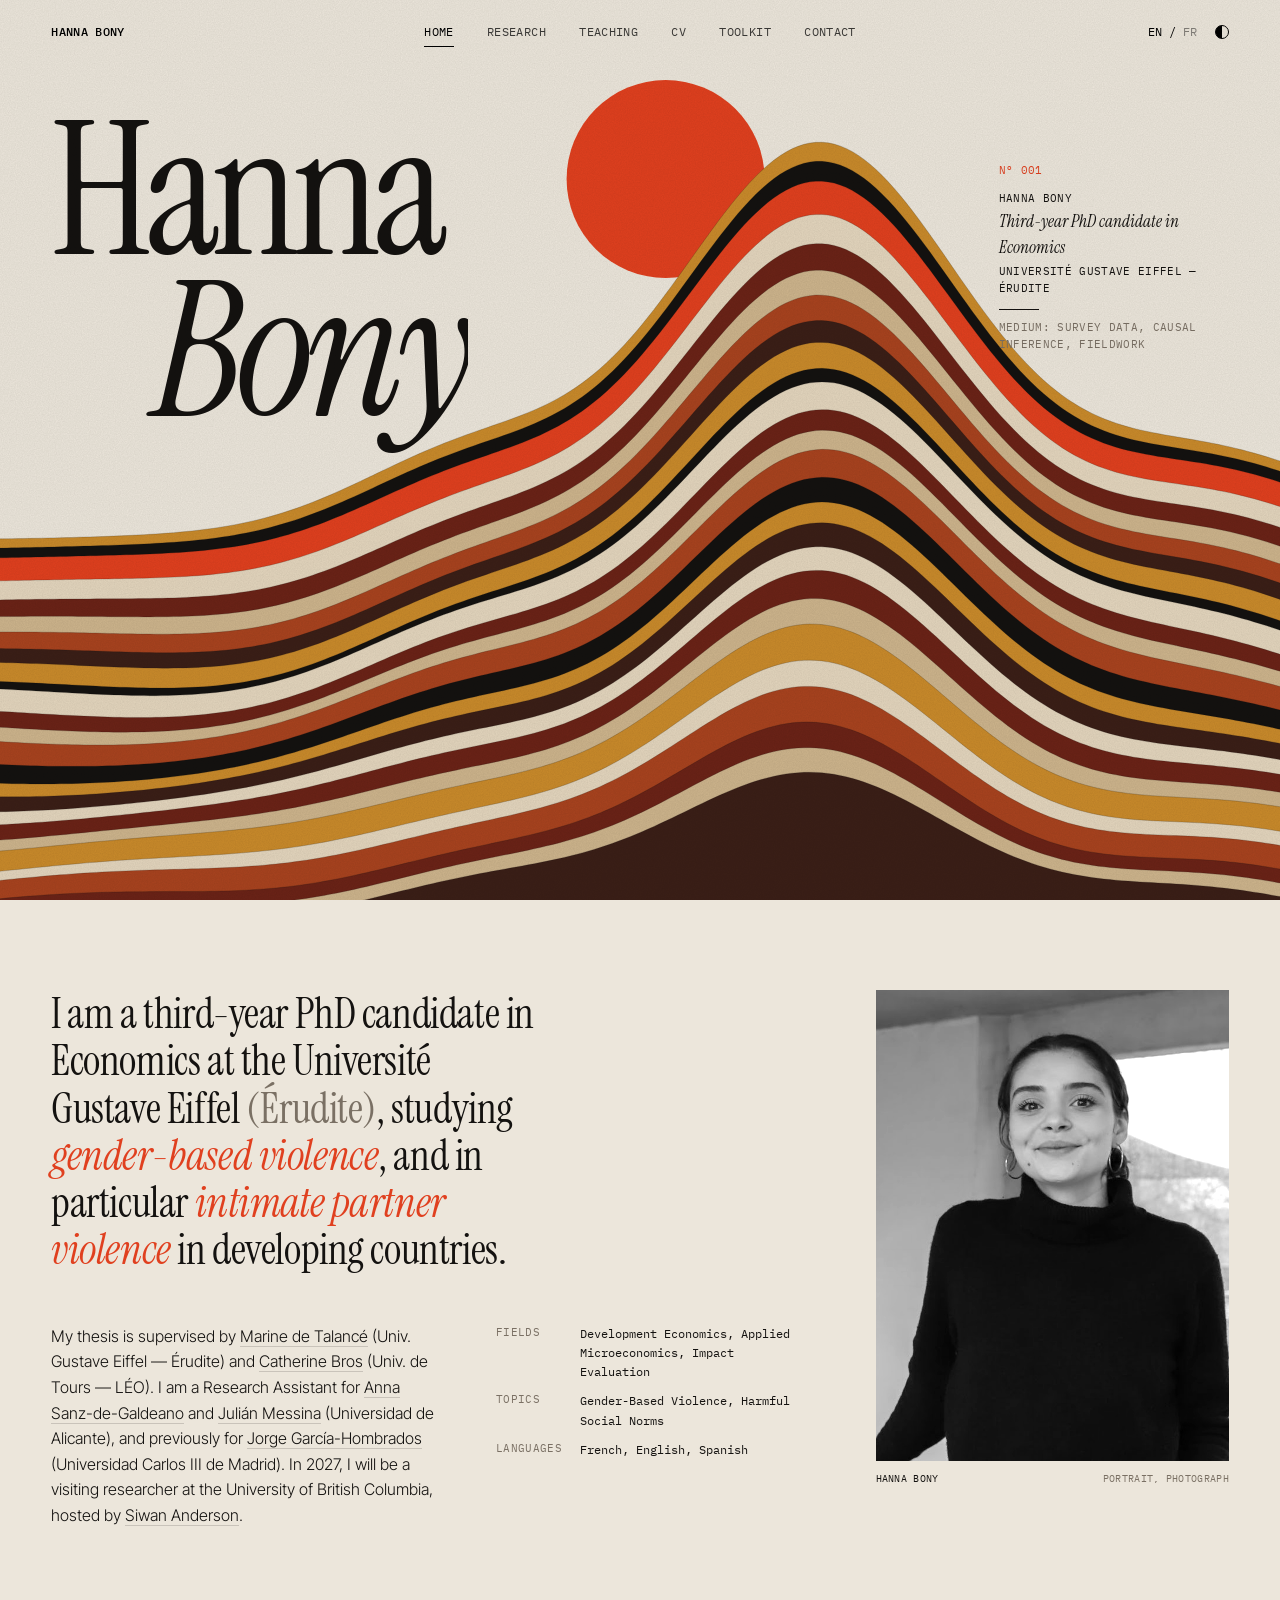
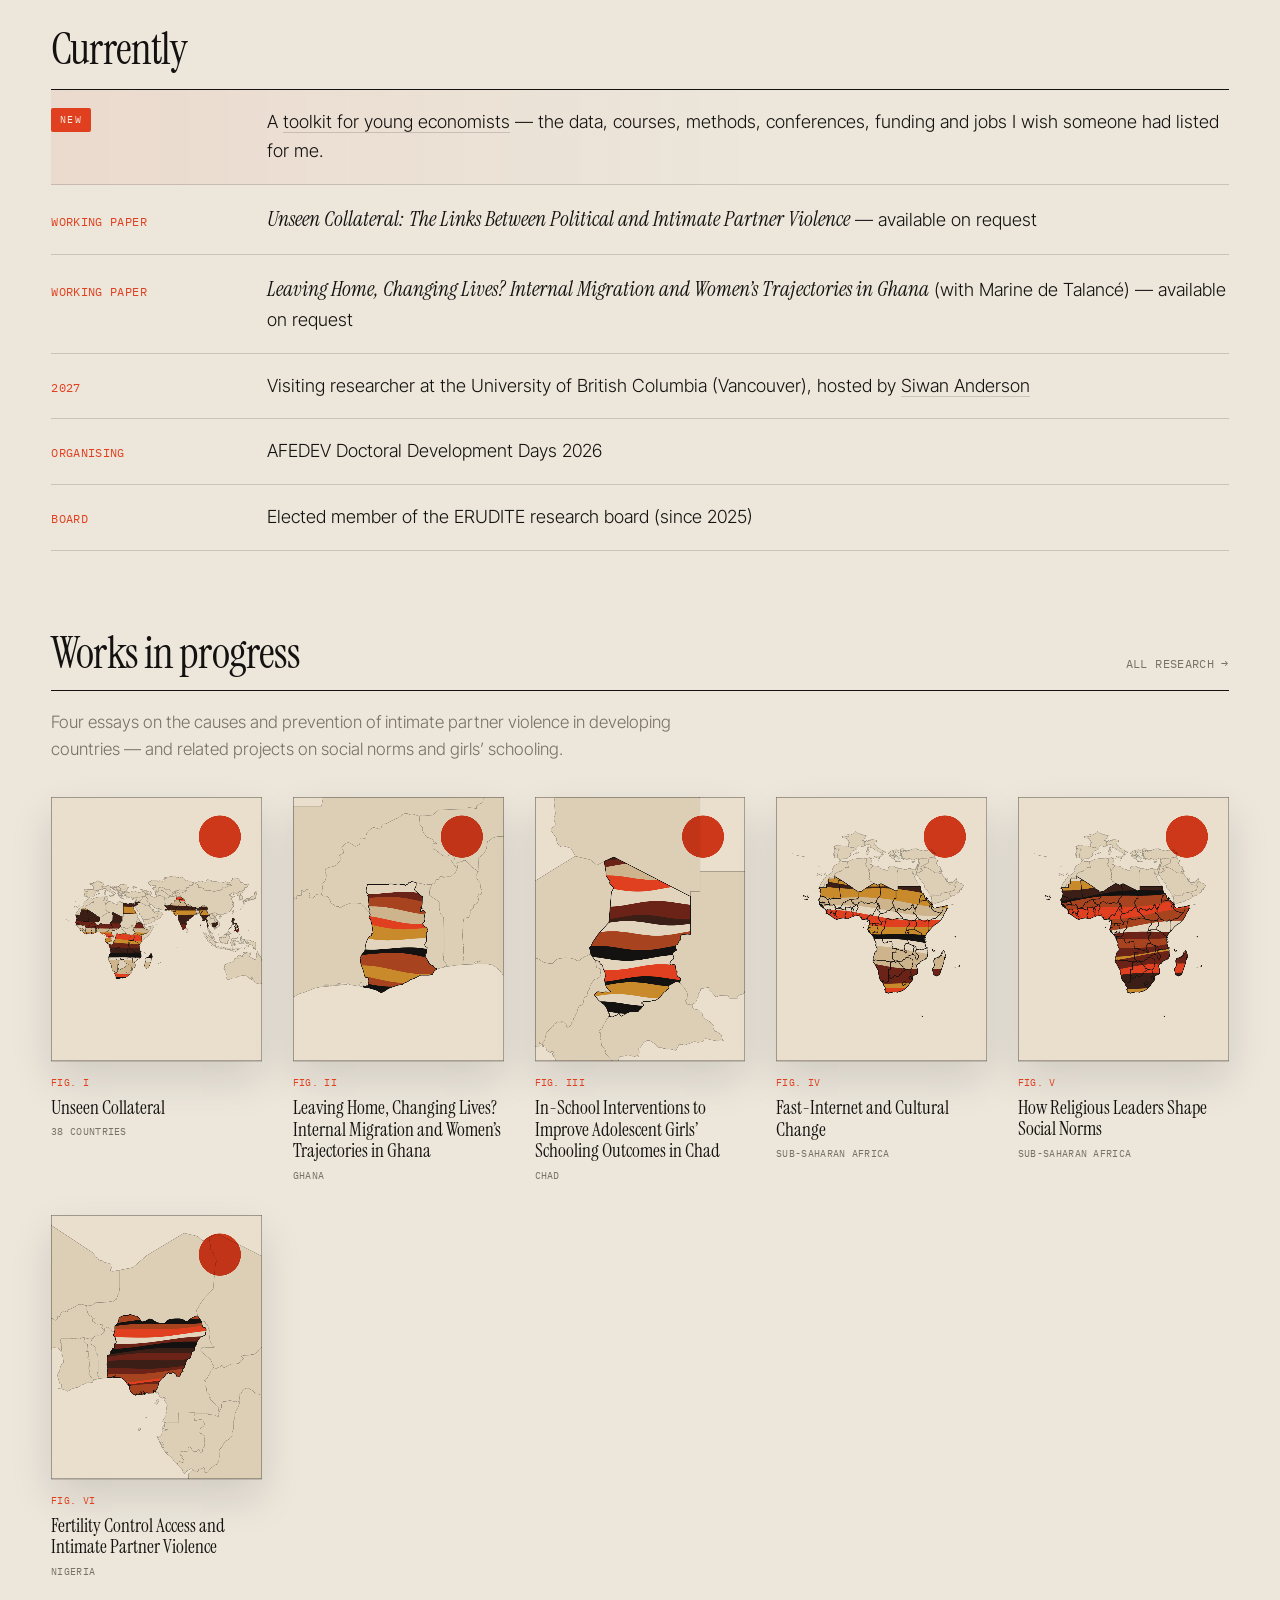
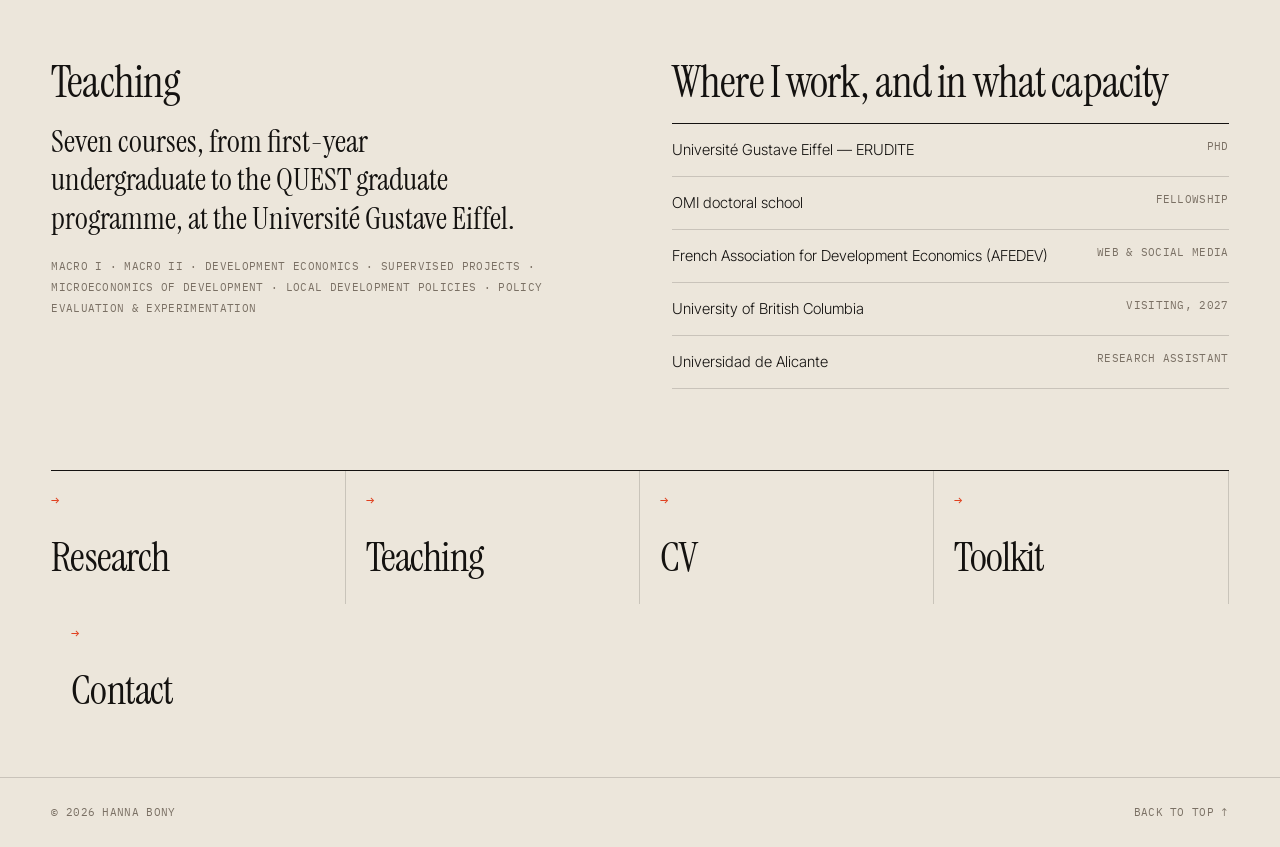
==== commit 6bc2247b: "Add files via upload" ====
--- a/index.html
+++ b/index.html
@@ -702,7 +702,7 @@
         </a>
         <a href="#res-09" data-jump="res-09" class="tile">
           <canvas class="tile-art" data-icon="media" data-seed="111"></canvas>
-          <span class="tile-meta mono"><span class="tile-n">09</span><span class="tile-c">7</span></span>
+          <span class="tile-meta mono"><span class="tile-n">09</span><span class="tile-c">8</span></span>
           <span class="tile-t"><span lang="en">Blogs, videos &amp; newsletters</span><span lang="fr">Blogs, vidéos et newsletters</span></span>
         </a>
         <a href="#res-10" data-jump="res-10" class="tile">
@@ -905,7 +905,7 @@
             <canvas class="row-art" data-seed="644" aria-hidden="true"></canvas>
             <span class="res-title"><a href="https://www.scb.se/en/services/ordering-data-and-statistics/ordering-microdata/" target="_blank">Statistics Sweden — <span lang="en">register microdata</span><span lang="fr">microdonnées de registre</span> ↗</a></span>
             <span class="res-desc"><span lang="en">Swedish population-register microdata, the model everyone cites: the whole population, every year, linkable from one register to the next. The obstacle is institutional rather than technical — Statistics Sweden only releases to a Swedish organisation that takes responsibility for the research, so in practice you need a host or a co-author there. Denmark and Finland work the same way, through Statistics Denmark and Statistics Finland’s FIONA remote system, and both charge real money, per user and per project.</span><span lang="fr">Les microdonnées de registre suédoises, le modèle que tout le monde cite : toute la population, chaque année, appariable d’un registre à l’autre. L’obstacle est institutionnel plus que technique — Statistics Sweden ne diffuse qu’à un organisme suédois qui se porte garant de la recherche, donc en pratique il faut un laboratoire d’accueil ou un co-auteur sur place. Le Danemark et la Finlande fonctionnent pareil, via Statistics Denmark et le système à distance FIONA de Statistics Finland, et les deux font payer, par utilisateur et par projet.</span></span>
-            <span class="mono dim res-tag"><span lang="en">Paid, host institution required</span><span lang="fr">Payant, institution du pays requise</span></span>
+            <span class="mono dim res-tag"><span lang="en">Paid access, host institution required</span><span lang="fr">Payant, institution du pays requise</span></span>
           </li>
           <li data-level="phd students">
             <canvas class="row-art" data-seed="651" aria-hidden="true"></canvas>
@@ -1004,7 +1004,7 @@
             <canvas class="row-art" data-seed="171" aria-hidden="true"></canvas>
             <span class="res-title"><a href="https://www.mixtapesessions.io/" target="_blank">Mixtape Sessions ↗</a></span>
             <span class="res-desc"><span lang="en">Scott Cunningham’s workshops on causal inference, built to democratise access to the method. The core series follows his book; sessions are hands-on, with coding labs, and open to students as well as researchers.</span><span lang="fr">Les ateliers de Scott Cunningham sur l’inférence causale, pensés pour en démocratiser l’accès. La série principale suit son livre ; les séances sont pratiques, avec des labos de code, et ouvertes aux étudiant·es comme aux chercheur·ses.</span></span>
-            <span class="mono dim res-tag"><span lang="en">Paid, scholarships available</span><span lang="fr">Payant, bourses possibles</span></span>
+            <span class="mono dim res-tag"><span lang="en">Fee, student rate</span><span lang="fr">Payant, tarif étudiant</span></span>
           </li>
           <li data-level="phd">
             <canvas class="row-art" data-seed="178" aria-hidden="true"></canvas>
@@ -1106,14 +1106,14 @@
           <li data-level="phd students">
             <canvas class="row-art" data-seed="255" aria-hidden="true"></canvas>
             <span class="res-title"><a href="https://www.lse.ac.uk/study-at-lse/summer-schools/summer-school/courses/economics" target="_blank">LSE Summer School ↗</a></span>
-            <span class="res-desc"><span lang="en">Three-week economics courses in London, taught at undergraduate and graduate level, with credit on request.</span><span lang="fr">Des cours d’économie de trois semaines à Londres, de niveau licence et master, avec validation de crédits sur demande.</span></span>
-            <span class="mono dim res-tag"><span lang="en">Paid, scholarships available</span><span lang="fr">Payant, bourses possibles</span></span>
+            <span class="res-desc"><span lang="en">Three-week economics courses in London, taught at undergraduate and graduate level, with credit on request. The £60 application fee is not refundable, and the scholarships on offer are attached to particular themes rather than to economics.</span><span lang="fr">Des cours d’économie de trois semaines à Londres, de niveau licence et master, avec validation de crédits sur demande. Les 60 £ de frais de dossier ne sont pas remboursables, et les bourses proposées sont rattachées à des thématiques précises plutôt qu’à l’économie.</span></span>
+            <span class="mono dim res-tag"><span lang="en">Fee, themed scholarships</span><span lang="fr">Payant, bourses thématiques</span></span>
           </li>
           <li data-level="phd students">
             <canvas class="row-art" data-seed="262" aria-hidden="true"></canvas>
             <span class="res-title"><a href="https://www.parisschoolofeconomics.eu/summer-school/" target="_blank">PSE Summer School ↗</a></span>
-            <span class="res-desc"><span lang="en">One-week programmes at the Paris School of Economics, including development economics and applied methods.</span><span lang="fr">Des programmes d’une semaine à la Paris School of Economics, dont l’économie du développement et les méthodes appliquées.</span></span>
-            <span class="mono dim res-tag"><span lang="en">Paid, scholarships available</span><span lang="fr">Payant, bourses possibles</span></span>
+            <span class="res-desc"><span lang="en">One-week programmes at the Paris School of Economics, including development economics and applied methods. Fees run from €900 to €2,000 per programme, depending on whether you count as a student and on who is funding you. There are no scholarships: students enrolled at a Ukrainian university take part free of charge, and groups of four or more get ten per cent off.</span><span lang="fr">Des programmes d’une semaine à la Paris School of Economics, dont l’économie du développement et les méthodes appliquées. Les frais vont de 900 à 2 000 € par programme, selon qu’on compte comme étudiant et selon qui finance. Il n’y a pas de bourses : les étudiants inscrits dans une université ukrainienne participent gratuitement, et les groupes de quatre personnes ou plus ont dix pour cent de réduction.</span></span>
+            <span class="mono dim res-tag"><span lang="en">Fee, €900–2,000</span><span lang="fr">Payant, 900–2 000 €</span></span>
           </li>
           <li data-level="phd">
             <canvas class="row-art" data-seed="269" aria-hidden="true"></canvas>
@@ -1125,7 +1125,7 @@
             <canvas class="row-art" data-seed="581" aria-hidden="true"></canvas>
             <span class="res-title"><a href="https://advecon.ac.uoi.gr/" target="_blank">Summer School in Advanced Economics ↗</a></span>
             <span class="res-desc"><span lang="en">A week in Preveza, in Greece, hosted by the University of Ioannina, on a different theme each year. The 2027 edition, from 27 June to 2 July, is “Causal Inference: A Practical and Modern Approach”, taught by Scott Cunningham, Pedro Sant’Anna and Jeffrey Wooldridge. Lectures plus hands-on Stata labs, 4 ECTS, open to master’s students, doctoral students and postdocs. Applications are reviewed as they arrive and close once the places are gone, so apply early: the first decisions go out by 30 January 2027. €750 if you pay in full before 15 April, €850 otherwise, and travel and accommodation are not included. Eighty places for 240 applications in 2025.</span><span lang="fr">Une semaine à Preveza, en Grèce, organisée par l’université de Ioannina, sur un thème différent chaque année. L’édition 2027, du 27 juin au 2 juillet, porte sur « Causal Inference: A Practical and Modern Approach » et est assurée par Scott Cunningham, Pedro Sant’Anna et Jeffrey Wooldridge. Des cours et des séances de travaux pratiques sur Stata, 4 crédits ECTS, ouvert aux masters, aux doctorants et aux postdocs. Les candidatures sont examinées au fil de l’eau et ferment dès que les places sont prises, donc il vaut mieux s’y prendre tôt : les premières réponses partent au plus tard le 30 janvier 2027. 750 € en paiement intégral avant le 15 avril, 850 € sinon, et le voyage et l’hébergement ne sont pas compris. Quatre-vingts places pour 240 candidatures en 2025.</span></span>
-            <span class="mono dim res-tag"><span lang="en">Paid, €750–850</span><span lang="fr">Payant, 750–850 €</span></span>
+            <span class="mono dim res-tag"><span lang="en">€750–850</span><span lang="fr">750–850 €</span></span>
           </li>
         </ul>
       <a class="res-up mono" href="#res-index" data-jump="res-index"><span lang="en">↑ Back to the index</span><span lang="fr">↑ Retour au sommaire</span></a>
@@ -1377,6 +1377,12 @@
             <canvas class="row-art" data-seed="493" aria-hidden="true"></canvas>
             <span class="res-title"><a href="https://theconversation.com/fr" target="_blank">The Conversation ↗</a></span>
             <span class="res-desc"><span lang="en">Researchers writing for a general audience, in French. A good model if you want to learn to explain your own work.</span><span lang="fr">Des chercheur·ses qui écrivent pour le grand public, en français. Un bon modèle pour apprendre à expliquer son propre travail.</span></span>
+            <span class="mono dim res-tag"><span lang="en">Free</span><span lang="fr">Gratuit</span></span>
+          </li>
+          <li data-level="phd students">
+            <canvas class="row-art" data-seed="672" aria-hidden="true"></canvas>
+            <span class="res-title"><a href="https://www.youtube.com/watch?v=BQahybA5lMg" target="_blank">7 Mistakes Economists Make With Claude Code &amp; Codex Skills ↗</a></span>
+            <span class="res-desc"><span lang="en">A seminar given at USC in October 2026 by Aniket Panjwani on “skills” — the reusable instruction folders you hand to Claude Code or Codex so it handles a recurring task your way instead of reinventing it each time. Seventy-six minutes, chaptered, with the questions from the room left in, and that is the useful part: the objections are the ones economists actually raise. He takes Sant’Anna’s difference-in-differences skill as one of his examples. There are a few minutes of promotion for his own workshops in the middle, which you can skip.</span><span lang="fr">Un séminaire donné à l’USC en octobre 2026 par Aniket Panjwani sur les « skills » — ces dossiers d’instructions réutilisables qu’on donne à Claude Code ou à Codex pour qu’il traite une tâche récurrente à votre façon plutôt que de la réinventer à chaque fois. Soixante-seize minutes, découpées en chapitres, avec les questions de la salle conservées, et c’est la partie utile : les objections sont celles que les économistes soulèvent vraiment. Il prend comme exemple le skill de Sant’Anna sur les différences de différences. Il y a au milieu quelques minutes de promotion de ses propres formations, qu’on peut passer.</span></span>
             <span class="mono dim res-tag"><span lang="en">Free</span><span lang="fr">Gratuit</span></span>
           </li>
         </ul>
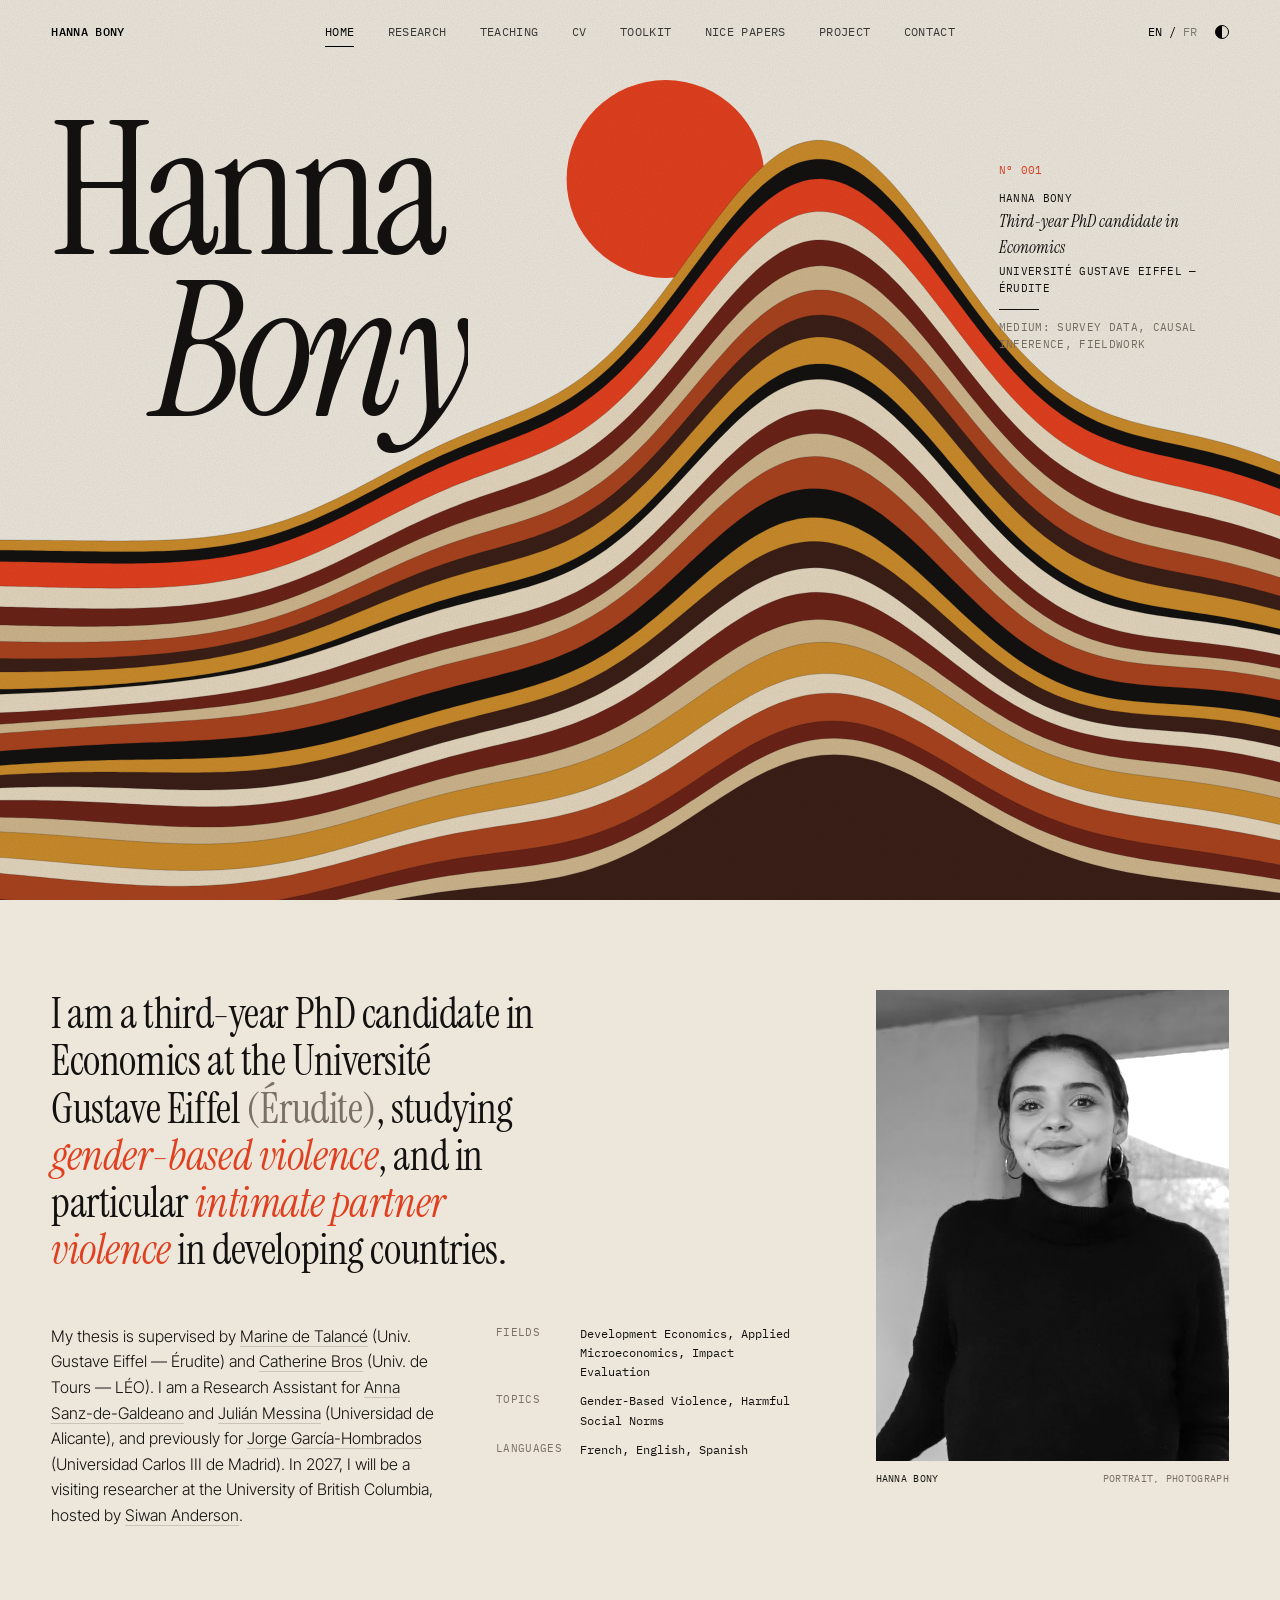
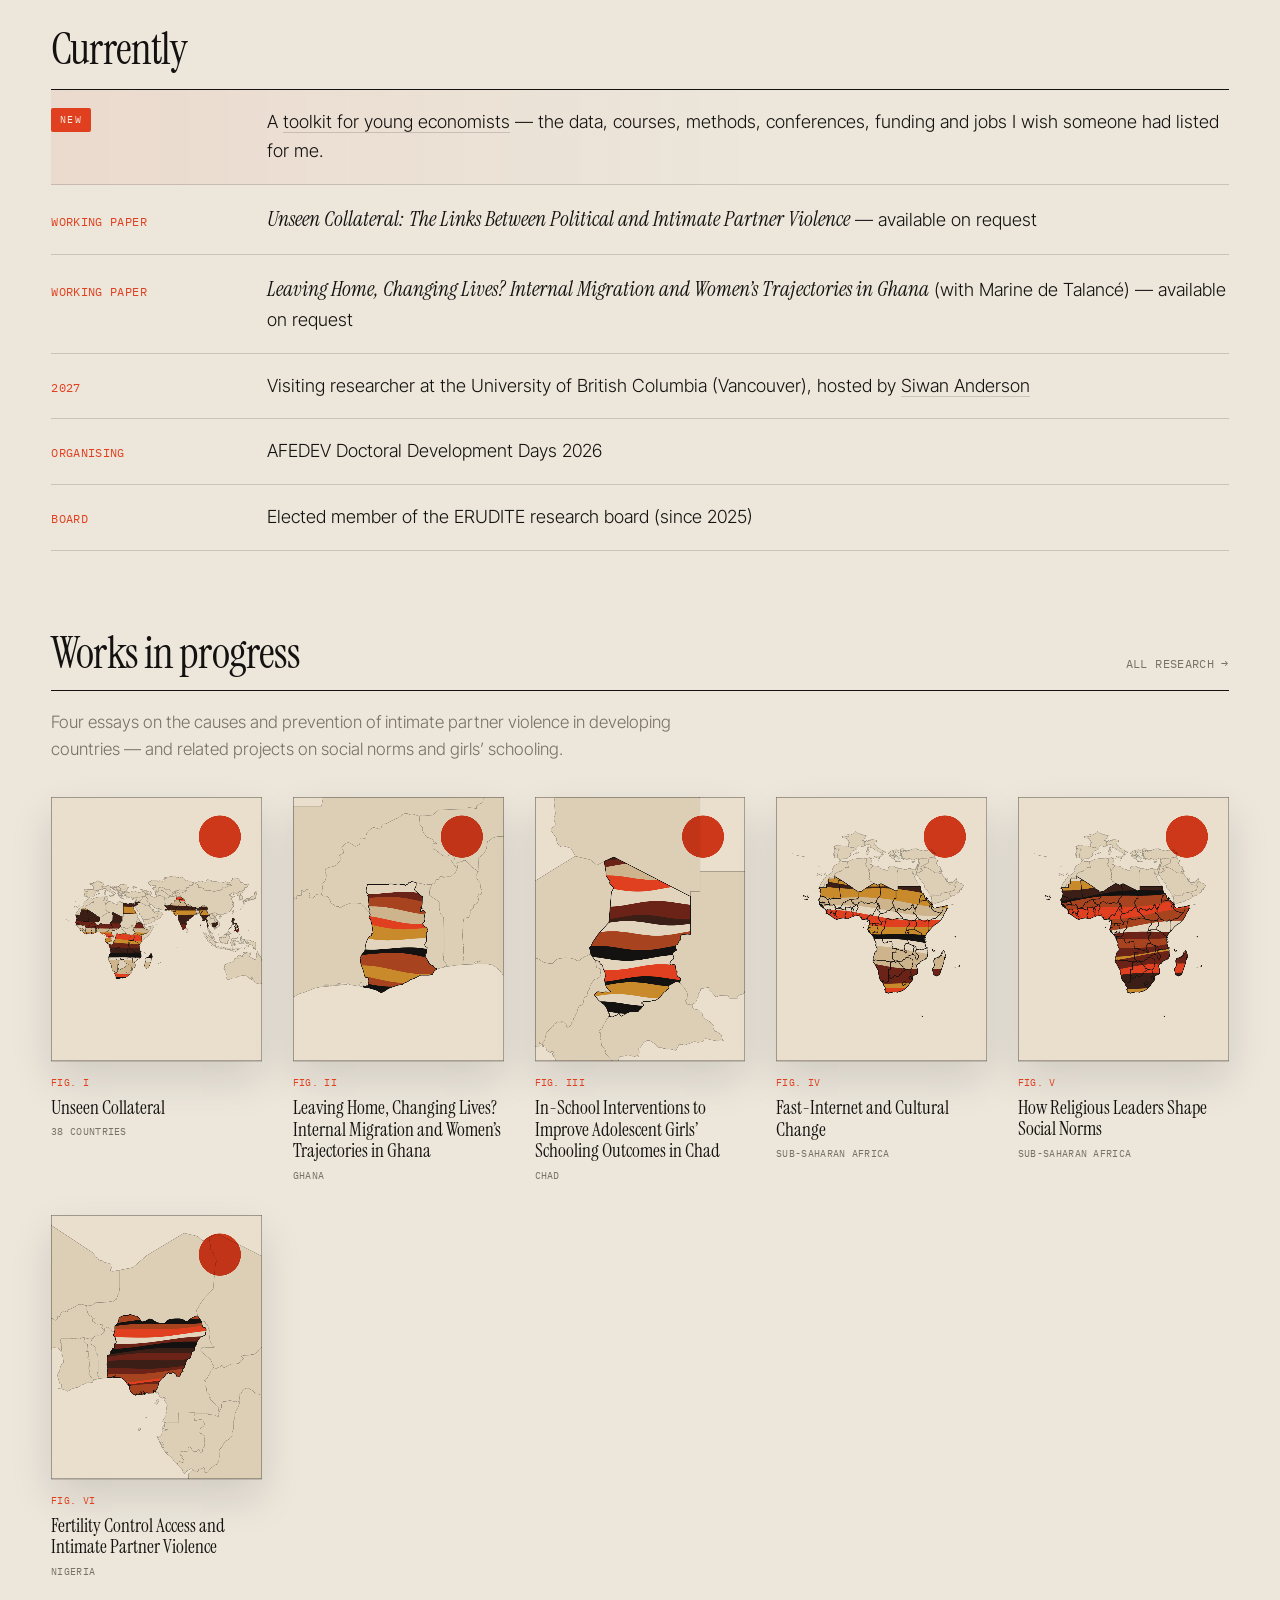
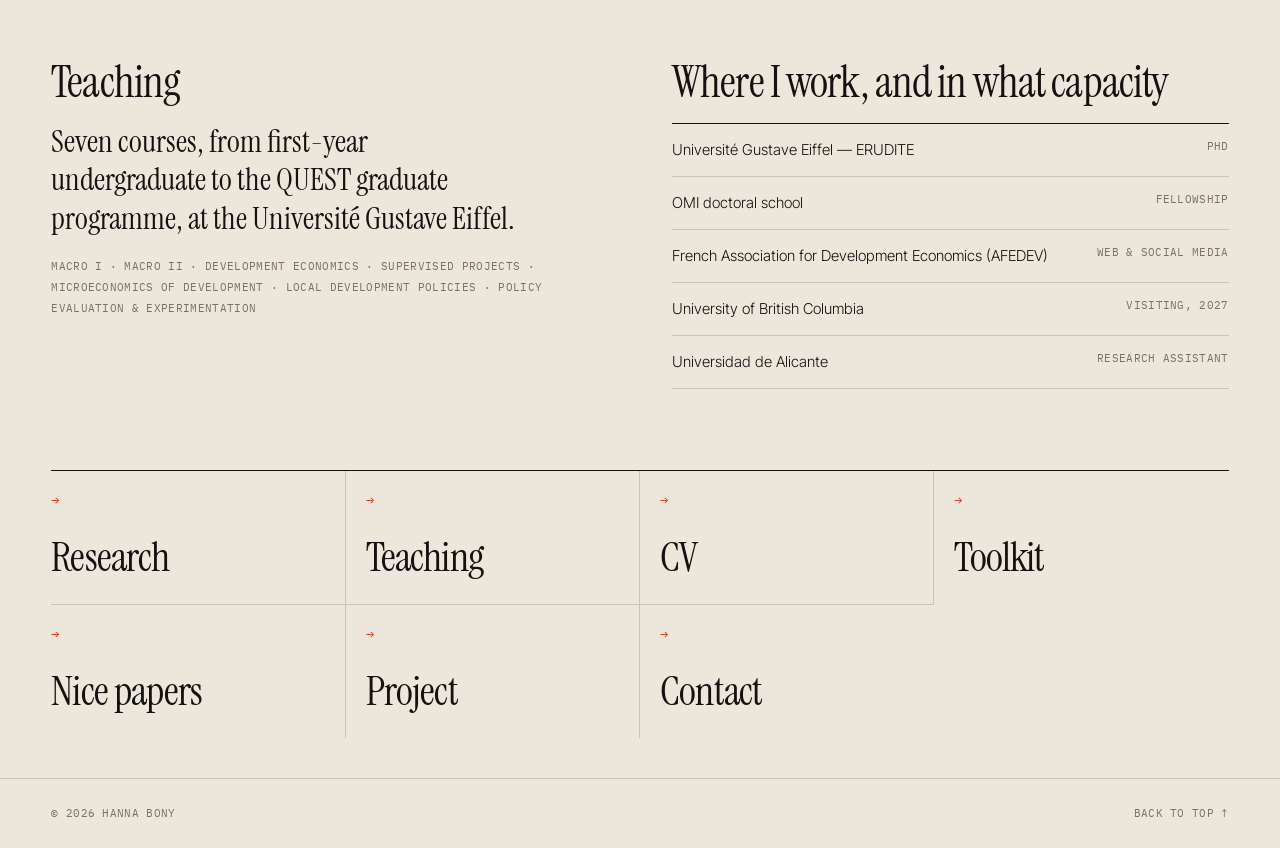
==== commit 9df77646: "ajout section papier" ====
--- a/index.html
+++ b/index.html
@@ -16,7 +16,7 @@
   <link rel="preconnect" href="https://fonts.googleapis.com">
   <link rel="preconnect" href="https://fonts.gstatic.com" crossorigin>
   <link href="https://fonts.googleapis.com/css2?family=Instrument+Serif:ital@0;1&family=Inter+Tight:wght@300;400;500&family=IBM+Plex+Mono:wght@400;500&display=swap" rel="stylesheet">
-  <link rel="stylesheet" href="galerie.css?v=20261029">
+  <link rel="stylesheet" href="galerie.css?v=20261104">
   <link rel="icon" href="data:image/svg+xml,<svg xmlns='http://www.w3.org/2000/svg' viewBox='0 0 32 32'><rect width='32' height='32' fill='%23ece6db'/><path d='M0 22 L10 14 L16 8 L22 14 L32 20 V32 H0Z' fill='%236b2317'/><path d='M0 26 L10 19 L16 14 L22 19 L32 24 V32 H0Z' fill='%23c98a2b'/><path d='M0 29 L10 24 L16 20 L22 24 L32 28 V32 H0Z' fill='%23141210'/></svg>">
 </head>
 <body data-view="home">
@@ -32,6 +32,8 @@
     <a href="#teaching" data-tab="teaching"><span lang="en">Teaching</span><span lang="fr">Enseignement</span></a>
     <a href="#cv" data-tab="cv">CV</a>
     <a href="#resources" data-tab="resources"><span lang="en">Toolkit</span><span lang="fr">Boîte à outils</span></a>
+    <a href="#papers" data-tab="papers"><span lang="en">Nice papers</span><span lang="fr">Beaux papiers</span></a>
+    <a href="#project" data-tab="project"><span lang="en">Project</span><span lang="fr">Projet</span></a>
     <a href="#contact" data-tab="contact">Contact</a>
   </nav>
   <div class="nav-ctrl mono">
@@ -238,6 +240,8 @@
       <a href="#teaching"><span class="mono">→</span><span lang="en">Teaching</span><span lang="fr">Enseignement</span></a>
       <a href="#cv"><span class="mono">→</span>CV</a>
       <a href="#resources"><span class="mono">→</span><span lang="en">Toolkit</span><span lang="fr">Boîte à outils</span></a>
+      <a href="#papers"><span class="mono">→</span><span lang="en">Nice papers</span><span lang="fr">Beaux papiers</span></a>
+      <a href="#project"><span class="mono">→</span><span lang="en">Project</span><span lang="fr">Projet</span></a>
       <a href="#contact"><span class="mono">→</span>Contact</a>
     </nav>
   </section>
@@ -1960,6 +1964,797 @@
   </section>
 
   <!-- ================================================= CONTACT -->
+
+  <!-- ================================================= PAPIERS -->
+  <section class="view" data-view="papers" data-title-en="What I read" data-title-fr="Ce que je lis" data-sub-en="biased, and it shows" data-sub-fr="biais&eacute;, et &ccedil;a se voit">
+
+    <div class="block">
+      <p class="res-intro">
+        <span lang="en">Papers that I read and liked. This is not a reading list or a literature review. It is biased, but not only towards development and gender.</span>
+        <span lang="fr">Des papiers que j&rsquo;ai lus et aim&eacute;s. Ce n&rsquo;est pas une liste de lectures, ni une revue de litt&eacute;rature. C&rsquo;est biais&eacute;, mais pas seulement vers le d&eacute;veloppement et le genre.</span>
+      </p>
+      <p class="res-note">
+        <span lang="en">Everything here is either published in a general or field journal, or still a working paper, which is said plainly in the reference. Pick a topic and a second row of finer filters appears; the method filter combines with both. The last group is not about gender at all: it is the econometrics I actually use.</span>
+        <span lang="fr">Tout ce qui figure ici est soit publi&eacute; dans une revue g&eacute;n&eacute;raliste ou de champ, soit encore un document de travail, et c&rsquo;est alors dit dans la r&eacute;f&eacute;rence. Choisissez un th&egrave;me et une deuxi&egrave;me rang&eacute;e de filtres plus fins appara&icirc;t ; le filtre de m&eacute;thode se combine avec les deux. Le dernier groupe ne parle pas du tout de genre : c&rsquo;est l&rsquo;&eacute;conom&eacute;trie que j&rsquo;utilise vraiment.</span>
+      </p>
+
+      <div class="pap-filters">
+        <div class="pap-axis-row">
+          <span class="pap-axis"><span lang="en">Topic</span><span lang="fr">Th&egrave;me</span></span>
+          <div class="pap-fs mono">
+            <button class="pap-f active" data-axis="theme" data-v="all"><span lang="en">All</span><span lang="fr">Tout</span> <sup></sup></button>
+            <button class="pap-f" data-axis="theme" data-v="ipv"><span lang="en">Intimate partner violence</span><span lang="fr">Violences conjugales</span> <sup></sup></button>
+            <button class="pap-f" data-axis="theme" data-v="norms"><span lang="en">Norms &amp; attitudes</span><span lang="fr">Normes et attitudes</span> <sup></sup></button>
+            <button class="pap-f" data-axis="theme" data-v="family"><span lang="en">Marriage, fertility, family</span><span lang="fr">Mariage, fécondité, famille</span> <sup></sup></button>
+            <button class="pap-f" data-axis="theme" data-v="educ"><span lang="en">Education</span><span lang="fr">Éducation</span> <sup></sup></button>
+            <button class="pap-f" data-axis="theme" data-v="work"><span lang="en">Work &amp; income</span><span lang="fr">Travail et revenus</span> <sup></sup></button>
+            <button class="pap-f" data-axis="theme" data-v="migr">Migration <sup></sup></button>
+            <button class="pap-f" data-axis="theme" data-v="power"><span lang="en">Power, conflict, institutions</span><span lang="fr">Pouvoir, conflit, institutions</span> <sup></sup></button>
+            <button class="pap-f" data-axis="theme" data-v="measure"><span lang="en">Measurement</span><span lang="fr">Mesure</span> <sup></sup></button>
+            <button class="pap-f" data-axis="theme" data-v="tools"><span lang="en">Econometric toolkit</span><span lang="fr">Boîte à outils économétrique</span> <sup></sup></button>
+          </div>
+        </div>
+        <div class="pap-axis-row pap-axis-sub" id="pap-sub-row" hidden>
+          <span class="pap-axis"><span lang="en">Within</span><span lang="fr">Sous-th&egrave;me</span></span>
+          <div class="pap-fs mono">
+            <button class="pap-f pap-sub active" data-axis="sub" data-v="all" data-parent="all"><span lang="en">All</span><span lang="fr">Tout</span> <sup></sup></button>
+            <button class="pap-f pap-sub" data-axis="sub" data-v="cash" data-parent="ipv" hidden><span lang="en">Transfers &amp; income</span><span lang="fr">Transferts et revenus</span> <sup></sup></button>
+            <button class="pap-f pap-sub" data-axis="sub" data-v="emploi" data-parent="ipv" hidden><span lang="en">Work</span><span lang="fr">Emploi</span> <sup></sup></button>
+            <button class="pap-f pap-sub" data-axis="sub" data-v="educ" data-parent="ipv" hidden><span lang="en">Education</span><span lang="fr">Éducation</span> <sup></sup></button>
+            <button class="pap-f pap-sub" data-axis="sub" data-v="mariage" data-parent="ipv" hidden><span lang="en">Marriage &amp; marriage payments</span><span lang="fr">Mariage et transferts matrimoniaux</span> <sup></sup></button>
+            <button class="pap-f pap-sub" data-axis="sub" data-v="normes" data-parent="ipv" hidden><span lang="en">Norms &amp; attitudes</span><span lang="fr">Normes et attitudes</span> <sup></sup></button>
+            <button class="pap-f pap-sub" data-axis="sub" data-v="justice" data-parent="ipv" hidden><span lang="en">Police &amp; courts</span><span lang="fr">Police et justice</span> <sup></sup></button>
+            <button class="pap-f pap-sub" data-axis="sub" data-v="conflit" data-parent="ipv" hidden><span lang="en">Conflict</span><span lang="fr">Conflit</span> <sup></sup></button>
+            <button class="pap-f pap-sub" data-axis="sub" data-v="chocs" data-parent="ipv" hidden><span lang="en">Shocks &amp; triggers</span><span lang="fr">Chocs et déclencheurs</span> <sup></sup></button>
+            <button class="pap-f pap-sub" data-axis="sub" data-v="logement" data-parent="ipv" hidden><span lang="en">Housing</span><span lang="fr">Logement</span> <sup></sup></button>
+            <button class="pap-f pap-sub" data-axis="sub" data-v="revue" data-parent="norms" hidden><span lang="en">Overview</span><span lang="fr">Vue d’ensemble</span> <sup></sup></button>
+            <button class="pap-f pap-sub" data-axis="sub" data-v="medias" data-parent="norms" hidden><span lang="en">Media &amp; internet</span><span lang="fr">Médias et internet</span> <sup></sup></button>
+            <button class="pap-f pap-sub" data-axis="sub" data-v="ecole" data-parent="norms" hidden><span lang="en">School &amp; adolescence</span><span lang="fr">École et adolescence</span> <sup></sup></button>
+            <button class="pap-f pap-sub" data-axis="sub" data-v="croyances" data-parent="norms" hidden><span lang="en">Mistaken beliefs</span><span lang="fr">Croyances erronées</span> <sup></sup></button>
+            <button class="pap-f pap-sub" data-axis="sub" data-v="origines" data-parent="norms" hidden><span lang="en">Historical origins</span><span lang="fr">Origines historiques</span> <sup></sup></button>
+            <button class="pap-f pap-sub" data-axis="sub" data-v="identite" data-parent="norms" hidden><span lang="en">Gender identity</span><span lang="fr">Identité de genre</span> <sup></sup></button>
+            <button class="pap-f pap-sub" data-axis="sub" data-v="religion" data-parent="norms" hidden>Religion <sup></sup></button>
+            <button class="pap-f pap-sub" data-axis="sub" data-v="fgc" data-parent="family" hidden><span lang="en">Female genital cutting</span><span lang="fr">Excision</span> <sup></sup></button>
+            <button class="pap-f pap-sub" data-axis="sub" data-v="mariageprecoce" data-parent="family" hidden><span lang="en">Child marriage</span><span lang="fr">Mariage précoce</span> <sup></sup></button>
+            <button class="pap-f pap-sub" data-axis="sub" data-v="transferts" data-parent="family" hidden><span lang="en">Dowry &amp; bride price</span><span lang="fr">Dot et prix de la fiancée</span> <sup></sup></button>
+            <button class="pap-f pap-sub" data-axis="sub" data-v="fecondite" data-parent="family" hidden><span lang="en">Fertility &amp; contraception</span><span lang="fr">Fécondité et contraception</span> <sup></sup></button>
+            <button class="pap-f pap-sub" data-axis="sub" data-v="fils" data-parent="family" hidden><span lang="en">Son preference</span><span lang="fr">Préférence pour les fils</span> <sup></sup></button>
+            <button class="pap-f pap-sub" data-axis="sub" data-v="structure" data-parent="family" hidden><span lang="en">Family structure</span><span lang="fr">Structure familiale</span> <sup></sup></button>
+            <button class="pap-f pap-sub" data-axis="sub" data-v="acces" data-parent="educ" hidden><span lang="en">Public resources &amp; access</span><span lang="fr">Moyens publics et accès</span> <sup></sup></button>
+            <button class="pap-f pap-sub" data-axis="sub" data-v="filles" data-parent="educ" hidden><span lang="en">Girls’ schooling</span><span lang="fr">Scolarisation des filles</span> <sup></sup></button>
+            <button class="pap-f pap-sub" data-axis="sub" data-v="incitations" data-parent="educ" hidden><span lang="en">Incentives &amp; programmes</span><span lang="fr">Incitations et programmes</span> <sup></sup></button>
+            <button class="pap-f pap-sub" data-axis="sub" data-v="retours" data-parent="educ" hidden><span lang="en">Returns to education</span><span lang="fr">Retours de l’éducation</span> <sup></sup></button>
+            <button class="pap-f pap-sub" data-axis="sub" data-v="revue" data-parent="work" hidden><span lang="en">Overview</span><span lang="fr">Vue d’ensemble</span> <sup></sup></button>
+            <button class="pap-f pap-sub" data-axis="sub" data-v="emploi" data-parent="work" hidden><span lang="en">Female employment</span><span lang="fr">Emploi féminin</span> <sup></sup></button>
+            <button class="pap-f pap-sub" data-axis="sub" data-v="ressources" data-parent="work" hidden><span lang="en">Control of resources</span><span lang="fr">Contrôle des ressources</span> <sup></sup></button>
+            <button class="pap-f pap-sub" data-axis="sub" data-v="garde" data-parent="work" hidden><span lang="en">Childcare</span><span lang="fr">Garde d’enfants</span> <sup></sup></button>
+            <button class="pap-f pap-sub" data-axis="sub" data-v="penalite" data-parent="work" hidden><span lang="en">Child penalty</span><span lang="fr">Pénalité liée à l’enfant</span> <sup></sup></button>
+            <button class="pap-f pap-sub" data-axis="sub" data-v="revue" data-parent="migr" hidden><span lang="en">Overview</span><span lang="fr">Vue d’ensemble</span> <sup></sup></button>
+            <button class="pap-f pap-sub" data-axis="sub" data-v="retour" data-parent="migr" hidden><span lang="en">Return migration</span><span lang="fr">Migration de retour</span> <sup></sup></button>
+            <button class="pap-f pap-sub" data-axis="sub" data-v="restes" data-parent="migr" hidden><span lang="en">Those who stay</span><span lang="fr">Celles et ceux qui restent</span> <sup></sup></button>
+            <button class="pap-f pap-sub" data-axis="sub" data-v="origine" data-parent="migr" hidden><span lang="en">Effects on the origin country</span><span lang="fr">Effets sur le pays d’origine</span> <sup></sup></button>
+            <button class="pap-f pap-sub" data-axis="sub" data-v="accueil" data-parent="migr" hidden><span lang="en">Attitudes in host countries</span><span lang="fr">Attitudes dans les pays d’accueil</span> <sup></sup></button>
+            <button class="pap-f pap-sub" data-axis="sub" data-v="representation" data-parent="power" hidden><span lang="en">Political representation</span><span lang="fr">Représentation politique</span> <sup></sup></button>
+            <button class="pap-f pap-sub" data-axis="sub" data-v="justice" data-parent="power" hidden><span lang="en">Police &amp; courts</span><span lang="fr">Police et justice</span> <sup></sup></button>
+            <button class="pap-f pap-sub" data-axis="sub" data-v="droit" data-parent="power" hidden><span lang="en">Law &amp; institutions</span><span lang="fr">Droit et institutions</span> <sup></sup></button>
+            <button class="pap-f pap-sub" data-axis="sub" data-v="etat" data-parent="power" hidden><span lang="en">State &amp; conflict</span><span lang="fr">État et conflit</span> <sup></sup></button>
+            <button class="pap-f pap-sub" data-axis="sub" data-v="colonisation" data-parent="power" hidden><span lang="en">Colonial legacies</span><span lang="fr">Héritages coloniaux</span> <sup></sup></button>
+            <button class="pap-f pap-sub" data-axis="sub" data-v="sante" data-parent="power" hidden><span lang="en">Health &amp; sex work</span><span lang="fr">Santé et travail du sexe</span> <sup></sup></button>
+            <button class="pap-f pap-sub" data-axis="sub" data-v="sousdecl" data-parent="measure" hidden><span lang="en">Under-reporting</span><span lang="fr">Sous-déclaration</span> <sup></sup></button>
+            <button class="pap-f pap-sub" data-axis="sub" data-v="liste" data-parent="measure" hidden><span lang="en">List experiment</span><span lang="fr">Expérience de liste</span> <sup></sup></button>
+            <button class="pap-f pap-sub" data-axis="sub" data-v="mode" data-parent="measure" hidden><span lang="en">Survey mode</span><span lang="fr">Mode d’enquête</span> <sup></sup></button>
+            <button class="pap-f pap-sub" data-axis="sub" data-v="did" data-parent="tools" hidden><span lang="en">Difference-in-differences</span><span lang="fr">Différences de différences</span> <sup></sup></button>
+            <button class="pap-f pap-sub" data-axis="sub" data-v="rd" data-parent="tools" hidden><span lang="en">Regression discontinuity</span><span lang="fr">Discontinuité</span> <sup></sup></button>
+            <button class="pap-f pap-sub" data-axis="sub" data-v="inference" data-parent="tools" hidden><span lang="en">Inference</span><span lang="fr">Inférence</span> <sup></sup></button>
+          </div>
+        </div>
+        <div class="pap-axis-row">
+          <span class="pap-axis"><span lang="en">Method</span><span lang="fr">M&eacute;thode</span></span>
+          <div class="pap-fs mono">
+            <button class="pap-f active" data-axis="method" data-v="all"><span lang="en">All</span><span lang="fr">Tout</span> <sup></sup></button>
+            <button class="pap-f" data-axis="method" data-v="rct"><span lang="en">Randomised experiment</span><span lang="fr">Expérience aléatoire</span> <sup></sup></button>
+            <button class="pap-f" data-axis="method" data-v="did"><span lang="en">Difference-in-differences</span><span lang="fr">Différences de différences</span> <sup></sup></button>
+            <button class="pap-f" data-axis="method" data-v="iv"><span lang="en">Instrument or natural experiment</span><span lang="fr">Instrument ou expérience naturelle</span> <sup></sup></button>
+            <button class="pap-f" data-axis="method" data-v="desc"><span lang="en">Descriptive &amp; measurement</span><span lang="fr">Descriptif et mesure</span> <sup></sup></button>
+            <button class="pap-f" data-axis="method" data-v="hist"><span lang="en">Historical &amp; comparative</span><span lang="fr">Historique et comparatif</span> <sup></sup></button>
+            <button class="pap-f" data-axis="method" data-v="struct"><span lang="en">Structural model</span><span lang="fr">Modèle structurel</span> <sup></sup></button>
+            <button class="pap-f" data-axis="method" data-v="theory"><span lang="en">Theory</span><span lang="fr">Théorie</span> <sup></sup></button>
+            <button class="pap-f" data-axis="method" data-v="survey"><span lang="en">Review</span><span lang="fr">Revue de littérature</span> <sup></sup></button>
+            <button class="pap-f" data-axis="method" data-v="tool"><span lang="en">Econometrics</span><span lang="fr">Économétrie</span> <sup></sup></button>
+          </div>
+        </div>
+      </div>
+
+      <p class="pap-count mono"><span id="pap-n"></span> <span lang="en">papers</span><span lang="fr">papiers</span></p>
+
+      <ul class="res-list" id="pap-list">
+          <li data-theme="ipv" data-sub="cash" data-method="rct">
+            <canvas class="row-art" data-icon="survey" data-seed="300" aria-hidden="true"></canvas>
+            <span class="res-title"><a href="https://doi.org/10.1257/pol.5.1.179" target="_blank" rel="noopener">Public Transfers and Domestic Violence: The Roles of Private Information and Spousal Control ↗</a><span class="pap-cite mono">Gustavo Bobonis, Melissa González-Brenes &amp; Roberto Castro · AEJ: Economic Policy, 2013</span></span>
+            <span class="res-desc"><span lang="en">Progresa reduces physical violence but raises violent threats — the clearest demonstration that a transfer can move different forms of violence in opposite directions.</span><span lang="fr">Progresa réduit la violence physique mais augmente les menaces — la démonstration la plus nette qu’un transfert peut faire bouger différentes formes de violence en sens opposés.</span></span>
+            <span class="mono dim res-tag"><span lang="en">Randomised experiment · Mexico</span><span lang="fr">Expérience aléatoire · Mexique</span></span>
+          </li>
+          <li data-theme="ipv" data-sub="cash" data-method="rct">
+            <canvas class="row-art" data-icon="survey" data-seed="307" aria-hidden="true"></canvas>
+            <span class="res-title"><a href="https://doi.org/10.1257/app.20150048" target="_blank" rel="noopener">The Effect of Cash, Vouchers, and Food Transfers on Intimate Partner Violence ↗</a><span class="pap-cite mono">Melissa Hidrobo, Amber Peterman &amp; Lori Heise · AEJ: Applied Economics, 2016</span></span>
+            <span class="res-desc"><span lang="en">Three transfer modalities compared head to head in the same experiment, which is rare, and the reason this one is cited in every cash-and-violence discussion.</span><span lang="fr">Trois modalités de transfert comparées de front dans la même expérience, ce qui est rare, et la raison pour laquelle on le cite dans toute discussion sur l’argent et la violence.</span></span>
+            <span class="mono dim res-tag"><span lang="en">Randomised experiment · Ecuador</span><span lang="fr">Expérience aléatoire · Équateur</span></span>
+          </li>
+          <li data-theme="ipv" data-sub="cash" data-method="rct">
+            <canvas class="row-art" data-icon="survey" data-seed="314" aria-hidden="true"></canvas>
+            <span class="res-title"><a href="https://doi.org/10.3386/w25627" target="_blank" rel="noopener">Income Changes and Intimate Partner Violence: Evidence from Unconditional Cash Transfers in Kenya ↗</a><span class="pap-cite mono">Johannes Haushofer, Charlotte Ringdal, Jeremy Shapiro &amp; Xiao Yu Wang · NBER working paper, 2019</span></span>
+            <span class="res-desc"><span lang="en">Transfers to the woman and to the man are randomised separately, so the effect of her income can be told apart from the effect of household income. Still a working paper.</span><span lang="fr">Les transferts à la femme et à l’homme sont tirés au sort séparément, ce qui permet de distinguer l’effet de son revenu de celui du revenu du ménage. Toujours un document de travail.</span></span>
+            <span class="mono dim res-tag"><span lang="en">Randomised experiment · Kenya</span><span lang="fr">Expérience aléatoire · Kenya</span></span>
+          </li>
+          <li data-theme="ipv" data-sub="emploi" data-method="iv">
+            <canvas class="row-art" data-icon="survey" data-seed="321" aria-hidden="true"></canvas>
+            <span class="res-title"><a href="https://doi.org/10.1257/aer.100.4.1847" target="_blank" rel="noopener">The Gender Wage Gap and Domestic Violence ↗</a><span class="pap-cite mono">Anna Aizer · American Economic Review, 2010</span></span>
+            <span class="res-desc"><span lang="en">The paper that made the bargaining argument credible: when the wage gap narrows in a local labour market, hospitalisations for assault on women fall.</span><span lang="fr">Le papier qui a rendu l’argument du pouvoir de négociation crédible : quand l’écart salarial se resserre sur un marché du travail local, les hospitalisations pour agression de femmes baissent.</span></span>
+            <span class="mono dim res-tag"><span lang="en">Instrument or natural experiment · United States</span><span lang="fr">Instrument ou expérience naturelle · États-Unis</span></span>
+          </li>
+          <li data-theme="ipv" data-sub="emploi" data-method="desc">
+            <canvas class="row-art" data-icon="survey" data-seed="328" aria-hidden="true"></canvas>
+            <span class="res-title"><a href="https://doi.org/10.1016/j.worlddev.2013.10.028" target="_blank" rel="noopener">Women’s Access to Labor Market Opportunities, Control of Household Resources, and Domestic Violence ↗</a><span class="pap-cite mono">Rachel Heath · World Development, 2014</span></span>
+            <span class="res-desc"><span lang="en">Work raises violence for women who married young and with little schooling, and lowers it for the others. The paper that made me stop expecting a single sign.</span><span lang="fr">Le travail augmente la violence pour les femmes mariées jeunes et peu scolarisées, et la diminue pour les autres. Le papier qui m’a fait arrêter d’attendre un signe unique.</span></span>
+            <span class="mono dim res-tag"><span lang="en">Descriptive &amp; measurement · Bangladesh</span><span lang="fr">Descriptif et mesure · Bangladesh</span></span>
+          </li>
+          <li data-theme="ipv" data-sub="emploi" data-method="did">
+            <canvas class="row-art" data-icon="survey" data-seed="335" aria-hidden="true"></canvas>
+            <span class="res-title"><a href="https://doi.org/10.2139/ssrn.4794241" target="_blank" rel="noopener">Women’s Employment, Husbands’ Economic Self-Interest and Domestic Violence ↗</a><span class="pap-cite mono">Deniz Sanin · working paper, 2024</span></span>
+            <span class="res-desc"><span lang="en">The husband’s interest in his wife’s earnings as the mechanism, rather than her bargaining power alone. Check the current version before citing — it is still circulating.</span><span lang="fr">L’intérêt du mari pour les revenus de sa femme comme mécanisme, plutôt que son seul pouvoir de négociation. Vérifier la version en cours avant de citer, il circule encore.</span></span>
+            <span class="mono dim res-tag"><span lang="en">Difference-in-differences · Rwanda</span><span lang="fr">Différences de différences · Rwanda</span></span>
+          </li>
+          <li data-theme="ipv" data-sub="emploi" data-method="rct">
+            <canvas class="row-art" data-icon="survey" data-seed="342" aria-hidden="true"></canvas>
+            <span class="res-title"><a href="https://doi.org/10.3368/jhr.0721-11780r2" target="_blank" rel="noopener">Jobs and Intimate Partner Violence ↗</a><span class="pap-cite mono">Andreas Kotsadam &amp; Espen Villanger · Journal of Human Resources, 2022</span></span>
+            <span class="res-desc"><span lang="en">Randomised factory job offers, and what formal employment does to violence at home. The rare case where the job itself is the treatment.</span><span lang="fr">Des offres d’emploi en usine tirées au sort, et ce que l’emploi formel fait à la violence au foyer. Le cas rare où l’emploi lui-même est le traitement.</span></span>
+            <span class="mono dim res-tag"><span lang="en">Randomised experiment · Ethiopia</span><span lang="fr">Expérience aléatoire · Éthiopie</span></span>
+          </li>
+          <li data-theme="ipv" data-sub="emploi" data-method="did">
+            <canvas class="row-art" data-icon="survey" data-seed="349" aria-hidden="true"></canvas>
+            <span class="res-title"><a href="https://doi.org/10.1093/restud/rdaf004" target="_blank" rel="noopener">Job Displacement, Unemployment Benefits and Domestic Violence ↗</a><span class="pap-cite mono">Sonia Bhalotra, Diogo Britto, Paolo Pinotti &amp; Breno Sampaio · Review of Economic Studies, 2025</span></span>
+            <span class="res-desc"><span lang="en">Losing a job raises domestic violence, and unemployment insurance cushions it. The policy, not only the shock, turns out to matter.</span><span lang="fr">Perdre son emploi augmente les violences conjugales, et l’assurance chômage amortit le choc. C’est la politique publique, et pas seulement le choc, qui compte.</span></span>
+            <span class="mono dim res-tag"><span lang="en">Difference-in-differences · Brazil</span><span lang="fr">Différences de différences · Brésil</span></span>
+          </li>
+          <li data-theme="ipv" data-sub="educ" data-method="iv">
+            <canvas class="row-art" data-icon="survey" data-seed="356" aria-hidden="true"></canvas>
+            <span class="res-title"><a href="https://doi.org/10.1257/app.20160278" target="_blank" rel="noopener">For Better or for Worse? Education and the Prevalence of Domestic Violence in Turkey ↗</a><span class="pap-cite mono">Bilge Erten &amp; Pınar Keskin · AEJ: Applied Economics, 2018</span></span>
+            <span class="res-desc"><span lang="en">The 1997 schooling reform as a lever: more education for women, less psychological violence, and no clean effect on physical violence. A useful reminder that education is not a single mechanism.</span><span lang="fr">La réforme scolaire de 1997 comme levier : plus d’éducation pour les femmes, moins de violence psychologique, et pas d’effet net sur la violence physique. Un rappel utile que l’éducation n’est pas un mécanisme unique.</span></span>
+            <span class="mono dim res-tag"><span lang="en">Instrument or natural experiment · Turkey</span><span lang="fr">Instrument ou expérience naturelle · Turquie</span></span>
+          </li>
+          <li data-theme="ipv" data-sub="educ" data-method="iv">
+            <canvas class="row-art" data-icon="survey" data-seed="363" aria-hidden="true"></canvas>
+            <span class="res-title"><a href="https://doi.org/10.1093/wber/lhy021" target="_blank" rel="noopener">The Effect of Compulsory Schooling Expansion on Mothers’ Attitudes Toward Domestic Violence in Turkey ↗</a><span class="pap-cite mono">Selim Gulesci, Erik Meyersson &amp; Sofia Trommlerová · World Bank Economic Review, 2020</span></span>
+            <span class="res-desc"><span lang="en">Same reform, attitudes rather than victimisation — a good paper to read right after Erten and Keskin to see how much the outcome chosen drives the conclusion.</span><span lang="fr">La même réforme, mais sur les attitudes plutôt que sur la victimisation — à lire juste après Erten et Keskin pour voir à quel point le choix de la variable de résultat commande la conclusion.</span></span>
+            <span class="mono dim res-tag"><span lang="en">Instrument or natural experiment · Turkey</span><span lang="fr">Instrument ou expérience naturelle · Turquie</span></span>
+          </li>
+          <li data-theme="ipv" data-sub="mariage" data-method="did">
+            <canvas class="row-art" data-icon="survey" data-seed="370" aria-hidden="true"></canvas>
+            <span class="res-title"><a href="https://doi.org/10.1016/j.jdeveco.2019.102413" target="_blank" rel="noopener">The Price of Gold: Dowry and Death in India ↗</a><span class="pap-cite mono">Sonia Bhalotra, Abhishek Chakravarty &amp; Selim Gulesci · Journal of Development Economics, 2020</span></span>
+            <span class="res-desc"><span lang="en">Gold price shocks raise the cost of a dowry, and female infant deaths and dowry deaths follow. A brutal paper, and a very clean design.</span><span lang="fr">Les chocs du prix de l’or renchérissent la dot, et les décès de petites filles et les morts pour dot suivent. Un papier brutal, et un design très propre.</span></span>
+            <span class="mono dim res-tag"><span lang="en">Difference-in-differences · India</span><span lang="fr">Différences de différences · Inde</span></span>
+          </li>
+          <li data-theme="ipv" data-sub="mariage" data-method="desc">
+            <canvas class="row-art" data-icon="survey" data-seed="377" aria-hidden="true"></canvas>
+            <span class="res-title"><a href="https://sites.google.com/view/suzanna-khalifa/research" target="_blank" rel="noopener">The Price of Silence: Marriage Transfers and Women’s Attitudes Toward Intimate Partner Violence ↗</a><span class="pap-cite mono">Suzanna Khalifa · working paper</span></span>
+            <span class="res-desc"><span lang="en">What marriage payments buy in terms of what a woman will say about violence. New draft announced.</span><span lang="fr">Ce que les transferts matrimoniaux achètent en matière de ce qu’une femme dira de la violence. Nouvelle version annoncée.</span></span>
+            <span class="mono dim res-tag"><span lang="en">Descriptive &amp; measurement</span><span lang="fr">Descriptif et mesure</span></span>
+          </li>
+          <li data-theme="ipv" data-sub="mariage" data-method="desc">
+            <canvas class="row-art" data-icon="survey" data-seed="384" aria-hidden="true"></canvas>
+            <span class="res-title"><a href="https://doi.org/10.1257/00028280260344588" target="_blank" rel="noopener">Terror as a Bargaining Instrument: A Case Study of Dowry Violence in Rural India ↗</a><span class="pap-cite mono">Francis Bloch &amp; Vijayendra Rao · American Economic Review, 2002</span></span>
+            <span class="res-desc"><span lang="en">Violence used deliberately to extract a further dowry payment. The paper that put violence inside the bargaining model rather than beside it.</span><span lang="fr">La violence employée délibérément pour extorquer un complément de dot. Le papier qui a mis la violence à l’intérieur du modèle de négociation plutôt qu’à côté.</span></span>
+            <span class="mono dim res-tag"><span lang="en">Descriptive &amp; measurement · India</span><span lang="fr">Descriptif et mesure · Inde</span></span>
+          </li>
+          <li data-theme="ipv" data-sub="normes" data-method="desc">
+            <canvas class="row-art" data-icon="survey" data-seed="391" aria-hidden="true"></canvas>
+            <span class="res-title"><a href="https://doi.org/10.1016/j.jebo.2020.07.024" target="_blank" rel="noopener">Gender Norms and Intimate Partner Violence ↗</a><span class="pap-cite mono">Libertad González &amp; Núria Rodríguez-Planas · Journal of Economic Behavior &amp; Organization, 2020</span></span>
+            <span class="res-desc"><span lang="en">Uses the norms of the country of origin to explain violence among immigrant couples in the United States, which separates the norm from the local environment.</span><span lang="fr">Utilise les normes du pays d’origine pour expliquer la violence dans les couples immigrés aux États-Unis, ce qui permet de séparer la norme de l’environnement local.</span></span>
+            <span class="mono dim res-tag"><span lang="en">Descriptive &amp; measurement · Cross-country</span><span lang="fr">Descriptif et mesure · Transversal</span></span>
+          </li>
+          <li data-theme="ipv" data-sub="normes" data-method="desc">
+            <canvas class="row-art" data-icon="survey" data-seed="398" aria-hidden="true"></canvas>
+            <span class="res-title"><a href="https://doi.org/10.1016/j.jdeveco.2025.103479" target="_blank" rel="noopener">What One Thinks, What One Says and What One Does: Male Justifications and Practices of Gender-Based Violence in Mali ↗</a><span class="pap-cite mono">Olivia Bertelli, Thomas Calvo, Emmanuelle Lavallée, Marion Mercier &amp; Sandrine Mesplé-Somps · Journal of Development Economics, 2025</span></span>
+            <span class="res-desc"><span lang="en">Separates what men justify, what they say out loud and what they do. Exactly the gap that makes the DHS attitude module so hard to interpret.</span><span lang="fr">Sépare ce que les hommes justifient, ce qu’ils disent à voix haute et ce qu’ils font. Précisément l’écart qui rend le module d’attitudes des EDS si difficile à interpréter.</span></span>
+            <span class="mono dim res-tag"><span lang="en">Descriptive &amp; measurement</span><span lang="fr">Descriptif et mesure</span></span>
+          </li>
+          <li data-theme="ipv" data-sub="normes" data-method="hist">
+            <canvas class="row-art" data-icon="survey" data-seed="405" aria-hidden="true"></canvas>
+            <span class="res-title"><a href="https://doi.org/10.1162/rest_a_00784" target="_blank" rel="noopener">Family Types and Intimate Partner Violence: A Historical Perspective ↗</a><span class="pap-cite mono">Ana Tur-Prats · Review of Economics and Statistics, 2019</span></span>
+            <span class="res-desc"><span lang="en">Historical household structure — nuclear or stem family — still predicts violence today. A long-run norms argument built on administrative data.</span><span lang="fr">La structure historique du ménage — famille nucléaire ou souche — prédit encore la violence aujourd’hui. Un argument de normes de longue durée, construit sur des données administratives.</span></span>
+            <span class="mono dim res-tag"><span lang="en">Historical &amp; comparative · Spain</span><span lang="fr">Historique et comparatif · Espagne</span></span>
+          </li>
+          <li data-theme="ipv" data-sub="normes" data-method="iv">
+            <canvas class="row-art" data-icon="survey" data-seed="412" aria-hidden="true"></canvas>
+            <span class="res-title"><a href="https://eufrezza.github.io/research.html" target="_blank" rel="noopener">Accepting the Unacceptable: Does Intimate Partner Violence Shape the Tolerance of Violence? ↗</a><span class="pap-cite mono">Eugenia Frezza · working paper, 2025</span></span>
+            <span class="res-desc"><span lang="en">Whether living through violence changes what a woman is willing to call unacceptable, using variation in the minimum legal drinking age.</span><span lang="fr">Si vivre la violence change ce qu’une femme accepte d’appeler inacceptable, en exploitant la variation de l’âge légal de consommation d’alcool.</span></span>
+            <span class="mono dim res-tag"><span lang="en">Instrument or natural experiment · India</span><span lang="fr">Instrument ou expérience naturelle · Inde</span></span>
+          </li>
+          <li data-theme="ipv" data-sub="justice" data-method="did">
+            <canvas class="row-art" data-icon="survey" data-seed="419" aria-hidden="true"></canvas>
+            <span class="res-title"><a href="https://doi.org/10.1016/j.jpubeco.2024.105243" target="_blank" rel="noopener">Specialised Courts and the Reporting of Intimate Partner Violence ↗</a><span class="pap-cite mono">Jorge García-Hombrados, Marta Martínez-Matute &amp; Carmen Villa · Journal of Public Economics, 2024</span></span>
+            <span class="res-desc"><span lang="en">Specialised courts raise reporting. One of the few papers that looks at the institution receiving the complaint rather than at the couple.</span><span lang="fr">Les tribunaux spécialisés augmentent le signalement. Un des rares papiers qui regarde l’institution qui reçoit la plainte plutôt que le couple.</span></span>
+            <span class="mono dim res-tag"><span lang="en">Difference-in-differences · Spain</span><span lang="fr">Différences de différences · Espagne</span></span>
+          </li>
+          <li data-theme="ipv" data-sub="conflit" data-method="desc">
+            <canvas class="row-art" data-icon="survey" data-seed="426" aria-hidden="true"></canvas>
+            <span class="res-title"><a href="https://doi.org/10.1016/j.jdeveco.2016.08.001" target="_blank" rel="noopener">Civil Conflict, Domestic Violence and Intra-Household Bargaining in Post-Genocide Rwanda ↗</a><span class="pap-cite mono">Giulia La Mattina · Journal of Development Economics, 2017</span></span>
+            <span class="res-desc"><span lang="en">Women who married after the genocide, into a marriage market with far fewer men, face more violence. Bargaining power read through a demographic shock.</span><span lang="fr">Les femmes mariées après le génocide, sur un marché matrimonial où les hommes manquent, subissent davantage de violences. Le pouvoir de négociation lu à travers un choc démographique.</span></span>
+            <span class="mono dim res-tag"><span lang="en">Descriptive &amp; measurement · Rwanda</span><span lang="fr">Descriptif et mesure · Rwanda</span></span>
+          </li>
+          <li data-theme="ipv" data-sub="chocs" data-method="iv">
+            <canvas class="row-art" data-icon="survey" data-seed="433" aria-hidden="true"></canvas>
+            <span class="res-title"><a href="https://doi.org/10.1093/qje/qjr001" target="_blank" rel="noopener">Family Violence and Football: The Effect of Unexpected Emotional Cues on Violent Behavior ↗</a><span class="pap-cite mono">David Card &amp; Gordon Dahl · Quarterly Journal of Economics, 2011</span></span>
+            <span class="res-desc"><span lang="en">An unexpected home defeat raises police reports of family violence that same evening. Emotional cues, identified down to the hour.</span><span lang="fr">Une défaite inattendue à domicile augmente les signalements de violences familiales le soir même. Des déclencheurs émotionnels, identifiés à l’heure près.</span></span>
+            <span class="mono dim res-tag"><span lang="en">Instrument or natural experiment · United States</span><span lang="fr">Instrument ou expérience naturelle · États-Unis</span></span>
+          </li>
+          <li data-theme="ipv" data-sub="chocs" data-method="did">
+            <canvas class="row-art" data-icon="survey" data-seed="440" aria-hidden="true"></canvas>
+            <span class="res-title"><a href="https://doi.org/10.1162/rest_a_01412" target="_blank" rel="noopener">Dynamic Impacts of Lockdown on Domestic Violence ↗</a><span class="pap-cite mono">Sonia Bhalotra, Emilia Brito, Damian Clarke, Pilar Larroulet &amp; Francisco Pino · Review of Economics and Statistics, 2026</span></span>
+            <span class="res-desc"><span lang="en">Reports and helpline calls followed separately week by week. The dynamics say something the average effect hides entirely.</span><span lang="fr">Signalements et appels à l’aide suivis séparément, semaine après semaine. La dynamique dit quelque chose que l’effet moyen cache entièrement.</span></span>
+            <span class="mono dim res-tag"><span lang="en">Difference-in-differences · Chile</span><span lang="fr">Différences de différences · Chili</span></span>
+          </li>
+          <li data-theme="ipv" data-sub="logement" data-method="did">
+            <canvas class="row-art" data-icon="survey" data-seed="447" aria-hidden="true"></canvas>
+            <span class="res-title"><a href="https://doi.org/10.1016/j.jhealeco.2025.103101" target="_blank" rel="noopener">Housing Affordability and Domestic Violence: The Case of San Francisco’s Rent Control Policies ↗</a><span class="pap-cite mono">Eilidh Geddes &amp; Nicole Holz · Journal of Health Economics, 2026</span></span>
+            <span class="res-desc"><span lang="en">The 1994 extension of rent control, read as an income shock: intimate partner violence falls by about a tenth. Housing policy turns out to be violence policy, even where nobody wrote it that way.</span><span lang="fr">L’extension du contrôle des loyers de 1994, lue comme un choc de revenu : les violences conjugales baissent d’environ un dixième. La politique du logement se révèle une politique de la violence, là même où personne ne l’avait écrit ainsi.</span></span>
+            <span class="mono dim res-tag"><span lang="en">Difference-in-differences · United States</span><span lang="fr">Différences de différences · États-Unis</span></span>
+          </li>
+          <li data-theme="norms" data-sub="revue" data-method="survey">
+            <canvas class="row-art" data-icon="ethnic" data-seed="454" aria-hidden="true"></canvas>
+            <span class="res-title"><a href="https://doi.org/10.1146/annurev-economics-080614-115404" target="_blank" rel="noopener">The Roots of Gender Inequality in Developing Countries ↗</a><span class="pap-cite mono">Seema Jayachandran · Annual Review of Economics, 2015</span></span>
+            <span class="res-desc"><span lang="en">The review I would hand to anyone starting on gender and development. It organises the field without flattening it.</span><span lang="fr">La revue que je donnerais à quiconque commence sur le genre et le développement. Elle organise le champ sans l’aplatir.</span></span>
+            <span class="mono dim res-tag"><span lang="en">Review</span><span lang="fr">Revue de littérature</span></span>
+          </li>
+          <li data-theme="norms" data-sub="revue" data-method="survey">
+            <canvas class="row-art" data-icon="ethnic" data-seed="461" aria-hidden="true"></canvas>
+            <span class="res-title"><a href="https://doi.org/10.1057/s41308-021-00140-w" target="_blank" rel="noopener">Social Norms as a Barrier to Women’s Employment in Developing Countries ↗</a><span class="pap-cite mono">Seema Jayachandran · IMF Economic Review, 2021</span></span>
+            <span class="res-desc"><span lang="en">Short, and it states plainly why raising the return to women’s work is not enough on its own.</span><span lang="fr">Court, et il dit clairement pourquoi augmenter le rendement du travail des femmes ne suffit pas à lui seul.</span></span>
+            <span class="mono dim res-tag"><span lang="en">Review</span><span lang="fr">Revue de littérature</span></span>
+          </li>
+          <li data-theme="norms" data-sub="medias" data-method="did">
+            <canvas class="row-art" data-icon="ethnic" data-seed="468" aria-hidden="true"></canvas>
+            <span class="res-title"><a href="https://doi.org/10.1162/qjec.2009.124.3.1057" target="_blank" rel="noopener">The Power of TV: Cable Television and Women’s Status in India ↗</a><span class="pap-cite mono">Robert Jensen &amp; Emily Oster · Quarterly Journal of Economics, 2009</span></span>
+            <span class="res-desc"><span lang="en">Cable arrives village by village, and reported acceptance of domestic violence falls. The paper that opened the whole media-and-norms literature.</span><span lang="fr">Le câble arrive village par village, et l’acceptation déclarée des violences domestiques baisse. Le papier qui a ouvert toute la littérature médias et normes.</span></span>
+            <span class="mono dim res-tag"><span lang="en">Difference-in-differences · India</span><span lang="fr">Différences de différences · Inde</span></span>
+          </li>
+          <li data-theme="norms" data-sub="medias" data-method="did">
+            <canvas class="row-art" data-icon="ethnic" data-seed="475" aria-hidden="true"></canvas>
+            <span class="res-title"><a href="https://eufrezza.github.io/research.html" target="_blank" rel="noopener">3G Expansion and Gender Norms in Africa ↗</a><span class="pap-cite mono">Eugenia Frezza &amp; Sonia Giurumescu · working paper</span></span>
+            <span class="res-desc"><span lang="en">Mobile internet arriving region by region, and what it does to the acceptability of domestic violence. Circulated earlier as “Fast Internet and Gender Norms”.</span><span lang="fr">L’internet mobile qui arrive région par région, et ce que cela fait à l’acceptabilité des violences domestiques. A circulé auparavant sous le titre « Fast Internet and Gender Norms ».</span></span>
+            <span class="mono dim res-tag"><span lang="en">Difference-in-differences · Sub-Saharan Africa</span><span lang="fr">Différences de différences · Afrique subsaharienne</span></span>
+          </li>
+          <li data-theme="norms" data-sub="ecole" data-method="rct">
+            <canvas class="row-art" data-icon="ethnic" data-seed="482" aria-hidden="true"></canvas>
+            <span class="res-title"><a href="https://doi.org/10.1257/aer.20201112" target="_blank" rel="noopener">Reshaping Adolescents’ Gender Attitudes: Evidence from a School-Based Experiment in India ↗</a><span class="pap-cite mono">Diva Dhar, Tarun Jain &amp; Seema Jayachandran · American Economic Review, 2022</span></span>
+            <span class="res-desc"><span lang="en">Attitudes move, and behaviour partly follows, two years later. One of the few pieces of evidence that a norm can be shifted deliberately.</span><span lang="fr">Les attitudes bougent, et le comportement suit en partie, deux ans après. Une des rares preuves qu’on peut déplacer une norme volontairement.</span></span>
+            <span class="mono dim res-tag"><span lang="en">Randomised experiment · India</span><span lang="fr">Expérience aléatoire · Inde</span></span>
+          </li>
+          <li data-theme="norms" data-sub="ecole" data-method="rct">
+            <canvas class="row-art" data-icon="ethnic" data-seed="489" aria-hidden="true"></canvas>
+            <span class="res-title"><a href="https://doi.org/10.1257/aer.20181805" target="_blank" rel="noopener">Interaction, Stereotypes, and Performance: Evidence from South Africa ↗</a><span class="pap-cite mono">Lucia Corno, Eliana La Ferrara &amp; Justine Burns · American Economic Review, 2022</span></span>
+            <span class="res-desc"><span lang="en">Randomly assigned roommates, and measured prejudice. On how contact changes a stereotype, and under which conditions it does not.</span><span lang="fr">Des colocataires tirés au sort, et des préjugés mesurés. Sur la manière dont le contact modifie un stéréotype, et les conditions où il ne le fait pas.</span></span>
+            <span class="mono dim res-tag"><span lang="en">Randomised experiment · South Africa</span><span lang="fr">Expérience aléatoire · Afrique du Sud</span></span>
+          </li>
+          <li data-theme="norms" data-sub="ecole" data-method="desc">
+            <canvas class="row-art" data-icon="ethnic" data-seed="496" aria-hidden="true"></canvas>
+            <span class="res-title"><a href="https://doi.org/10.1257/aer.p20161121" target="_blank" rel="noopener">The Math Gender Gap: The Role of Culture ↗</a><span class="pap-cite mono">Natalia Nollenberger, Núria Rodríguez-Planas &amp; Almudena Sevilla · American Economic Review P&amp;P, 2016</span></span>
+            <span class="res-desc"><span lang="en">Uses second-generation immigrants to separate culture from school. Short, and a method that transfers to many other questions.</span><span lang="fr">Utilise les immigrés de deuxième génération pour séparer la culture de l’école. Court, et une méthode transposable à beaucoup d’autres questions.</span></span>
+            <span class="mono dim res-tag"><span lang="en">Descriptive &amp; measurement · Cross-country</span><span lang="fr">Descriptif et mesure · Transversal</span></span>
+          </li>
+          <li data-theme="norms" data-sub="croyances" data-method="rct">
+            <canvas class="row-art" data-icon="ethnic" data-seed="503" aria-hidden="true"></canvas>
+            <span class="res-title"><a href="https://doi.org/10.1257/aer.20180975" target="_blank" rel="noopener">Misperceived Social Norms: Women Working Outside the Home in Saudi Arabia ↗</a><span class="pap-cite mono">Leonardo Bursztyn, Alessandra González &amp; David Yanagizawa-Drott · American Economic Review, 2020</span></span>
+            <span class="res-desc"><span lang="en">Men privately support women working and wrongly think others do not. Correcting the belief changes their behaviour. The cleanest demonstration that a norm can be a misreading.</span><span lang="fr">Les hommes soutiennent en privé le travail des femmes et croient à tort que les autres non. Corriger la croyance change leur comportement. La démonstration la plus nette qu’une norme peut être une erreur de lecture.</span></span>
+            <span class="mono dim res-tag"><span lang="en">Randomised experiment · Saudi Arabia</span><span lang="fr">Expérience aléatoire · Arabie saoudite</span></span>
+          </li>
+          <li data-theme="norms" data-sub="origines" data-method="hist">
+            <canvas class="row-art" data-icon="ethnic" data-seed="510" aria-hidden="true"></canvas>
+            <span class="res-title"><a href="https://doi.org/10.1093/qje/qjt005" target="_blank" rel="noopener">On the Origins of Gender Roles: Women and the Plough ↗</a><span class="pap-cite mono">Alberto Alesina, Paola Giuliano &amp; Nathan Nunn · Quarterly Journal of Economics, 2013</span></span>
+            <span class="res-desc"><span lang="en">Contested, and worth reading for that too: how far back can you push the origin of a norm before the argument stops holding?</span><span lang="fr">Contesté, et à lire aussi pour cela : jusqu’où peut-on remonter l’origine d’une norme avant que l’argument ne tienne plus ?</span></span>
+            <span class="mono dim res-tag"><span lang="en">Historical &amp; comparative</span><span lang="fr">Historique et comparatif</span></span>
+          </li>
+          <li data-theme="norms" data-sub="origines" data-method="hist">
+            <canvas class="row-art" data-icon="ethnic" data-seed="517" aria-hidden="true"></canvas>
+            <span class="res-title"><a href="https://doi.org/10.1007/s10887-015-9119-y" target="_blank" rel="noopener">Modern Gender Roles and Agricultural History: The Neolithic Inheritance ↗</a><span class="pap-cite mono">Casper Worm Hansen, Peter Sandholt Jensen &amp; Christian Volmar Skovsgaard · Journal of Economic Growth, 2015</span></span>
+            <span class="res-desc"><span lang="en">Pushes the origin of gender roles back further than the plough, to the Neolithic transition. To read against Alesina, Giuliano and Nunn.</span><span lang="fr">Fait remonter l’origine des rôles de genre plus loin que la charrue, jusqu’à la transition néolithique. À lire face à Alesina, Giuliano et Nunn.</span></span>
+            <span class="mono dim res-tag"><span lang="en">Historical &amp; comparative</span><span lang="fr">Historique et comparatif</span></span>
+          </li>
+          <li data-theme="norms" data-sub="identite" data-method="desc">
+            <canvas class="row-art" data-icon="ethnic" data-seed="524" aria-hidden="true"></canvas>
+            <span class="res-title"><a href="https://doi.org/10.1093/qje/qjv001" target="_blank" rel="noopener">Gender Identity and Relative Income within Households ↗</a><span class="pap-cite mono">Marianne Bertrand, Emir Kamenica &amp; Jessica Pan · Quarterly Journal of Economics, 2015</span></span>
+            <span class="res-desc"><span lang="en">The discontinuity at the point where the wife earns more than the husband. A striking figure, and a lesson in how to read one.</span><span lang="fr">La discontinuité au point où la femme gagne plus que son mari. Une figure frappante, et une leçon sur la manière de la lire.</span></span>
+            <span class="mono dim res-tag"><span lang="en">Descriptive &amp; measurement · United States</span><span lang="fr">Descriptif et mesure · États-Unis</span></span>
+          </li>
+          <li data-theme="norms" data-sub="religion" data-method="theory">
+            <canvas class="row-art" data-icon="ethnic" data-seed="531" aria-hidden="true"></canvas>
+            <span class="res-title"><a href="https://doi.org/10.1093/qje/qjs045" target="_blank" rel="noopener">Veiling ↗</a><span class="pap-cite mono">Jean-Paul Carvalho · Quarterly Journal of Economics, 2012</span></span>
+            <span class="res-desc"><span lang="en">Veiling as a commitment device that lets women enter public space. A model that makes a practice legible without excusing it.</span><span lang="fr">Le voile comme dispositif d’engagement qui permet aux femmes d’entrer dans l’espace public. Un modèle qui rend une pratique lisible sans l’excuser.</span></span>
+            <span class="mono dim res-tag"><span lang="en">Theory</span><span lang="fr">Théorie</span></span>
+          </li>
+          <li data-theme="norms" data-sub="religion" data-method="desc">
+            <canvas class="row-art" data-icon="ethnic" data-seed="538" aria-hidden="true"></canvas>
+            <span class="res-title"><a href="https://doi.org/10.1111/ecoj.12416" target="_blank" rel="noopener">Education, Social Mobility and Religious Movements: The Islamic Revival in Egypt ↗</a><span class="pap-cite mono">Christine Binzel &amp; Jean-Paul Carvalho · Economic Journal, 2017</span></span>
+            <span class="res-desc"><span lang="en">Educated young people with blocked mobility turn to religious movements. An argument about frustrated expectations, not about belief.</span><span lang="fr">Des jeunes éduqués dont la mobilité est bloquée se tournent vers les mouvements religieux. Un argument sur les attentes déçues, pas sur la croyance.</span></span>
+            <span class="mono dim res-tag"><span lang="en">Descriptive &amp; measurement · Egypt</span><span lang="fr">Descriptif et mesure · Égypte</span></span>
+          </li>
+          <li data-theme="family" data-sub="fgc" data-method="hist">
+            <canvas class="row-art" data-icon="network" data-seed="545" aria-hidden="true"></canvas>
+            <span class="res-title"><a href="https://doi.org/10.1920/wp.ifs.2025.2225" target="_blank" rel="noopener">Female Genital Cutting and the Slave Trade ↗</a><span class="pap-cite mono">Lucia Corno, Eliana La Ferrara &amp; Alessandra Voena · IFS working paper, 2025</span></span>
+            <span class="res-desc"><span lang="en">Links cutting to slave-raiding routes. Still a working paper, and an argument I keep thinking about.</span><span lang="fr">Relie l’excision aux routes de la traite. Encore un document de travail, et un argument auquel je repense souvent.</span></span>
+            <span class="mono dim res-tag"><span lang="en">Historical &amp; comparative · Sub-Saharan Africa</span><span lang="fr">Historique et comparatif · Afrique subsaharienne</span></span>
+          </li>
+          <li data-theme="family" data-sub="fgc" data-method="desc">
+            <canvas class="row-art" data-icon="network" data-seed="552" aria-hidden="true"></canvas>
+            <span class="res-title"><a href="https://sites.google.com/view/suzanna-khalifa/research" target="_blank" rel="noopener">Female Genital Cutting and Bride Price ↗</a><span class="pap-cite mono">Suzanna Khalifa · working paper, revise and resubmit at the Quarterly Journal of Economics</span></span>
+            <span class="res-desc"><span lang="en">Why cutting persists where marriage payments flow towards the bride’s family. Best job market paper, European Economic Association.</span><span lang="fr">Pourquoi l’excision persiste là où les transferts matrimoniaux vont vers la famille de l’épouse. Meilleur job market paper de l’European Economic Association.</span></span>
+            <span class="mono dim res-tag"><span lang="en">Descriptive &amp; measurement</span><span lang="fr">Descriptif et mesure</span></span>
+          </li>
+          <li data-theme="family" data-sub="fgc" data-method="desc">
+            <canvas class="row-art" data-icon="network" data-seed="559" aria-hidden="true"></canvas>
+            <span class="res-title"><a href="https://doi.org/10.1016/j.jebo.2020.05.016" target="_blank" rel="noopener">Persistent Norms and Tipping Points: The Case of Female Genital Cutting ↗</a><span class="pap-cite mono">Lindsey Novak · Journal of Economic Behavior &amp; Organization, 2020</span></span>
+            <span class="res-desc"><span lang="en">Tests the tipping-point story directly: does cutting collapse once enough families abandon it, or not?</span><span lang="fr">Teste directement l’hypothèse du point de bascule : l’excision s’effondre-t-elle une fois qu’assez de familles l’abandonnent, ou non ?</span></span>
+            <span class="mono dim res-tag"><span lang="en">Descriptive &amp; measurement · Senegal</span><span lang="fr">Descriptif et mesure · Sénégal</span></span>
+          </li>
+          <li data-theme="family" data-sub="fgc" data-method="did">
+            <canvas class="row-art" data-icon="network" data-seed="566" aria-hidden="true"></canvas>
+            <span class="res-title"><a href="https://doi.org/10.1093/wber/lhac021" target="_blank" rel="noopener">Legal Bans, Female Genital Cutting, and Education: Evidence from Senegal ↗</a><span class="pap-cite mono">Jorge García-Hombrados &amp; Alfonso Salgado · World Bank Economic Review, 2022</span></span>
+            <span class="res-desc"><span lang="en">A ban that reduces cutting and raises schooling at the same time. The rare case where the law does what it was meant to do.</span><span lang="fr">Une interdiction qui réduit l’excision et augmente la scolarisation en même temps. Le cas rare où la loi fait ce qu’elle était censée faire.</span></span>
+            <span class="mono dim res-tag"><span lang="en">Difference-in-differences · Senegal</span><span lang="fr">Différences de différences · Sénégal</span></span>
+          </li>
+          <li data-theme="family" data-sub="fgc" data-method="did">
+            <canvas class="row-art" data-icon="network" data-seed="573" aria-hidden="true"></canvas>
+            <span class="res-title"><a href="https://www.iza.org/publications/dp/18524" target="_blank" rel="noopener">Shifting the Value of Norms: Fast Internet, Premarital Sex, and the Erosion of Female Genital Cutting ↗</a><span class="pap-cite mono">Jorge García-Hombrados, Daniel Pérez-Parra &amp; Riccardo Ciacci · IZA discussion paper, 2026</span></span>
+            <span class="res-desc"><span lang="en">The staggered arrival of 3G reduces cutting — but not through anti-FGC messaging. It works by lowering the stigma on premarital sex, which is what the practice was meant to enforce. A harmful norm falls when its purpose loses value.</span><span lang="fr">L’arrivée échelonnée de la 3G fait reculer l’excision — mais pas par les campagnes en ligne. Elle agit en abaissant le stigmate du rapport prénuptial, ce que la pratique était censée faire respecter. Une norme néfaste tombe quand sa fonction perd sa valeur.</span></span>
+            <span class="mono dim res-tag"><span lang="en">Difference-in-differences · Nigeria</span><span lang="fr">Différences de différences · Nigeria</span></span>
+          </li>
+          <li data-theme="family" data-sub="mariageprecoce" data-method="struct">
+            <canvas class="row-art" data-icon="network" data-seed="580" aria-hidden="true"></canvas>
+            <span class="res-title"><a href="https://doi.org/10.1016/j.jdeveco.2023.103047" target="_blank" rel="noopener">Child Marriage as Informal Insurance: Empirical Evidence and Policy Simulations ↗</a><span class="pap-cite mono">Lucia Corno &amp; Alessandra Voena · Journal of Development Economics, 2023</span></span>
+            <span class="res-desc"><span lang="en">Takes the insurance argument seriously enough to simulate what a ban would do. Good for seeing what a model adds to a reduced form.</span><span lang="fr">Prend l’argument assurantiel suffisamment au sérieux pour simuler ce que ferait une interdiction. Utile pour voir ce qu’un modèle ajoute à une forme réduite.</span></span>
+            <span class="mono dim res-tag"><span lang="en">Structural model</span><span lang="fr">Modèle structurel</span></span>
+          </li>
+          <li data-theme="family" data-sub="mariageprecoce" data-method="iv">
+            <canvas class="row-art" data-icon="network" data-seed="587" aria-hidden="true"></canvas>
+            <span class="res-title"><a href="https://doi.org/10.1086/593333" target="_blank" rel="noopener">Early Marriage, Age of Menarche, and Female Schooling Attainment in Bangladesh ↗</a><span class="pap-cite mono">Erica Field &amp; Attila Ambrus · Journal of Political Economy, 2008</span></span>
+            <span class="res-desc"><span lang="en">Age at menarche as a source of variation in age at marriage. An instrument you have to think hard about, which is the point.</span><span lang="fr">L’âge des premières règles comme source de variation de l’âge au mariage. Un instrument sur lequel il faut réfléchir longuement, et c’est tout l’intérêt.</span></span>
+            <span class="mono dim res-tag"><span lang="en">Instrument or natural experiment · Bangladesh</span><span lang="fr">Instrument ou expérience naturelle · Bangladesh</span></span>
+          </li>
+          <li data-theme="family" data-sub="mariageprecoce" data-method="iv">
+            <canvas class="row-art" data-icon="network" data-seed="594" aria-hidden="true"></canvas>
+            <span class="res-title"><a href="https://doi.org/10.1007/s00148-021-00873-y" target="_blank" rel="noopener">Child Marriage and Infant Mortality: Causal Evidence from Ethiopia ↗</a><span class="pap-cite mono">Jorge García-Hombrados · Journal of Population Economics, 2021</span></span>
+            <span class="res-desc"><span lang="en">Measures what early marriage costs the next generation, not only the woman herself.</span><span lang="fr">Mesure ce que le mariage précoce coûte à la génération suivante, et pas seulement à la femme elle-même.</span></span>
+            <span class="mono dim res-tag"><span lang="en">Instrument or natural experiment · Ethiopia</span><span lang="fr">Instrument ou expérience naturelle · Éthiopie</span></span>
+          </li>
+          <li data-theme="family" data-sub="transferts" data-method="iv">
+            <canvas class="row-art" data-icon="network" data-seed="601" aria-hidden="true"></canvas>
+            <span class="res-title"><a href="https://doi.org/10.3982/ecta15505" target="_blank" rel="noopener">Age of Marriage, Weather Shocks, and the Direction of Marriage Payments ↗</a><span class="pap-cite mono">Lucia Corno, Nicole Hildebrandt &amp; Alessandra Voena · Econometrica, 2020</span></span>
+            <span class="res-desc"><span lang="en">A drought advances marriage where bride price is paid and delays it where dowry is. The same shock, opposite signs, explained by one mechanism.</span><span lang="fr">Une sécheresse avance le mariage là où l’on paie un prix de la fiancée et le retarde là où l’on paie une dot. Le même choc, des signes opposés, expliqués par un seul mécanisme.</span></span>
+            <span class="mono dim res-tag"><span lang="en">Instrument or natural experiment · Sub-Saharan Africa</span><span lang="fr">Instrument ou expérience naturelle · Afrique subsaharienne</span></span>
+          </li>
+          <li data-theme="family" data-sub="transferts" data-method="hist">
+            <canvas class="row-art" data-icon="network" data-seed="608" aria-hidden="true"></canvas>
+            <span class="res-title"><a href="https://doi.org/10.1086/704572" target="_blank" rel="noopener">Bride Price and Female Education ↗</a><span class="pap-cite mono">Nava Ashraf, Natalie Bau, Nathan Nunn &amp; Alessandra Voena · Journal of Political Economy, 2020</span></span>
+            <span class="res-desc"><span lang="en">A school-building programme raises girls’ schooling only where bride price is practised, because the custom gives parents a reason to invest.</span><span lang="fr">Un programme de construction d’écoles augmente la scolarisation des filles seulement là où le prix de la fiancée se pratique, parce que la coutume donne aux parents une raison d’investir.</span></span>
+            <span class="mono dim res-tag"><span lang="en">Historical &amp; comparative · Sub-Saharan Africa</span><span lang="fr">Historique et comparatif · Afrique subsaharienne</span></span>
+          </li>
+          <li data-theme="family" data-sub="transferts" data-method="survey">
+            <canvas class="row-art" data-icon="network" data-seed="615" aria-hidden="true"></canvas>
+            <span class="res-title"><a href="https://doi.org/10.1257/jep.21.4.151" target="_blank" rel="noopener">The Economics of Dowry and Brideprice ↗</a><span class="pap-cite mono">Siwan Anderson · Journal of Economic Perspectives, 2007</span></span>
+            <span class="res-desc"><span lang="en">Twenty pages that organise marriage payments across the world. The piece I come back to whenever I mix up the two directions.</span><span lang="fr">Vingt pages qui organisent les paiements matrimoniaux à l’échelle du monde. Le texte sur lequel je reviens chaque fois que je confonds les deux sens.</span></span>
+            <span class="mono dim res-tag"><span lang="en">Review</span><span lang="fr">Revue de littérature</span></span>
+          </li>
+          <li data-theme="family" data-sub="fecondite" data-method="rct">
+            <canvas class="row-art" data-icon="network" data-seed="622" aria-hidden="true"></canvas>
+            <span class="res-title"><a href="https://doi.org/10.1257/aer.104.7.2210" target="_blank" rel="noopener">Household Bargaining and Excess Fertility: An Experimental Study in Zambia ↗</a><span class="pap-cite mono">Nava Ashraf, Erica Field &amp; Jean Lee · American Economic Review, 2014</span></span>
+            <span class="res-desc"><span lang="en">Giving contraception to the woman alone or to the couple produces different take-up and different wellbeing. The design makes disagreement inside the couple visible.</span><span lang="fr">Donner la contraception à la femme seule ou au couple produit un recours et un bien-être différents. Le design rend visible le désaccord à l’intérieur du couple.</span></span>
+            <span class="mono dim res-tag"><span lang="en">Randomised experiment · Zambia</span><span lang="fr">Expérience aléatoire · Zambie</span></span>
+          </li>
+          <li data-theme="family" data-sub="fecondite" data-method="rct">
+            <canvas class="row-art" data-icon="network" data-seed="629" aria-hidden="true"></canvas>
+            <span class="res-title"><a href="https://doi.org/10.1093/qje/qjr032" target="_blank" rel="noopener">Cash or Condition? Evidence from a Cash Transfer Experiment ↗</a><span class="pap-cite mono">Sarah Baird, Craig McIntosh &amp; Berk Özler · Quarterly Journal of Economics, 2011</span></span>
+            <span class="res-desc"><span lang="en">Conditional and unconditional arms in the same experiment: the condition helps schooling, its absence helps marriage and pregnancy outcomes.</span><span lang="fr">Des bras conditionnel et inconditionnel dans la même expérience : la condition aide la scolarisation, son absence aide le mariage et les grossesses.</span></span>
+            <span class="mono dim res-tag"><span lang="en">Randomised experiment · Malawi</span><span lang="fr">Expérience aléatoire · Malawi</span></span>
+          </li>
+          <li data-theme="family" data-sub="fecondite" data-method="did">
+            <canvas class="row-art" data-icon="network" data-seed="636" aria-hidden="true"></canvas>
+            <span class="res-title"><a href="https://doi.org/10.1257/app.4.4.1" target="_blank" rel="noopener">Soap Operas and Fertility: Evidence from Brazil ↗</a><span class="pap-cite mono">Eliana La Ferrara, Alberto Chong &amp; Suzanne Duryea · AEJ: Applied Economics, 2012</span></span>
+            <span class="res-desc"><span lang="en">The staggered arrival of a television network, and fertility falling where the small families of the novelas are watched.</span><span lang="fr">L’arrivée échelonnée d’un réseau de télévision, et la fécondité qui baisse là où l’on regarde les petites familles des telenovelas.</span></span>
+            <span class="mono dim res-tag"><span lang="en">Difference-in-differences · Brazil</span><span lang="fr">Différences de différences · Brésil</span></span>
+          </li>
+          <li data-theme="family" data-sub="fils" data-method="desc">
+            <canvas class="row-art" data-icon="network" data-seed="643" aria-hidden="true"></canvas>
+            <span class="res-title"><a href="https://doi.org/10.1016/j.jdeveco.2016.01.004" target="_blank" rel="noopener">Sons as Widowhood Insurance: Evidence from Senegal ↗</a><span class="pap-cite mono">Sylvie Lambert &amp; Pauline Rossi · Journal of Development Economics, 2016</span></span>
+            <span class="res-desc"><span lang="en">Why a woman may want sons, stated as an economic problem rather than a preference. It reframes son preference entirely.</span><span lang="fr">Pourquoi une femme peut vouloir des fils, posé comme un problème économique plutôt que comme une préférence. Cela recadre entièrement la préférence pour les fils.</span></span>
+            <span class="mono dim res-tag"><span lang="en">Descriptive &amp; measurement · Senegal</span><span lang="fr">Descriptif et mesure · Sénégal</span></span>
+          </li>
+          <li data-theme="family" data-sub="fils" data-method="desc">
+            <canvas class="row-art" data-icon="network" data-seed="650" aria-hidden="true"></canvas>
+            <span class="res-title"><a href="https://doi.org/10.1093/qje/qjr029" target="_blank" rel="noopener">Why Do Mothers Breastfeed Girls Less Than Boys? ↗</a><span class="pap-cite mono">Seema Jayachandran &amp; Ilyana Kuziemko · Quarterly Journal of Economics, 2011</span></span>
+            <span class="res-desc"><span lang="en">Breastfeeding delays the next pregnancy, so wanting a son shortens a daughter’s feeding. Discrimination without anyone intending it.</span><span lang="fr">L’allaitement retarde la grossesse suivante, donc vouloir un fils raccourcit l’allaitement d’une fille. Une discrimination que personne n’a l’intention d’exercer.</span></span>
+            <span class="mono dim res-tag"><span lang="en">Descriptive &amp; measurement · India</span><span lang="fr">Descriptif et mesure · Inde</span></span>
+          </li>
+          <li data-theme="family" data-sub="fils" data-method="did">
+            <canvas class="row-art" data-icon="network" data-seed="657" aria-hidden="true"></canvas>
+            <span class="res-title"><a href="https://doi.org/10.1162/qjec.2008.123.3.1251" target="_blank" rel="noopener">Missing Women and the Price of Tea in China ↗</a><span class="pap-cite mono">Nancy Qian · Quarterly Journal of Economics, 2008</span></span>
+            <span class="res-desc"><span lang="en">Tea needs women’s labour, orchards need men’s: raising the relative value of female work raises female survival. A model of how to build an identification strategy out of a crop.</span><span lang="fr">Le thé demande du travail féminin, les vergers du travail masculin : augmenter la valeur relative du travail des femmes augmente la survie des filles. Un modèle de stratégie d’identification construite à partir d’une culture agricole.</span></span>
+            <span class="mono dim res-tag"><span lang="en">Difference-in-differences · China</span><span lang="fr">Différences de différences · Chine</span></span>
+          </li>
+          <li data-theme="family" data-sub="fils" data-method="desc">
+            <canvas class="row-art" data-icon="network" data-seed="664" aria-hidden="true"></canvas>
+            <span class="res-title"><a href="https://doi.org/10.1257/aer.20151282" target="_blank" rel="noopener">Why Are Indian Children So Short? The Role of Birth Order and Son Preference ↗</a><span class="pap-cite mono">Seema Jayachandran &amp; Rohini Pande · American Economic Review, 2017</span></span>
+            <span class="res-desc"><span lang="en">Indian children are shorter than African children, and the gap opens from the second birth onwards. Son preference, measured in centimetres.</span><span lang="fr">Les enfants indiens sont plus petits que les enfants africains, et l’écart s’ouvre à partir du deuxième enfant. La préférence pour les fils, mesurée en centimètres.</span></span>
+            <span class="mono dim res-tag"><span lang="en">Descriptive &amp; measurement · India</span><span lang="fr">Descriptif et mesure · Inde</span></span>
+          </li>
+          <li data-theme="family" data-sub="structure" data-method="desc">
+            <canvas class="row-art" data-icon="network" data-seed="671" aria-hidden="true"></canvas>
+            <span class="res-title"><a href="https://doi.org/10.1093/wber/lhz052" target="_blank" rel="noopener">Inequality, Poverty and the Intra-Household Allocation of Consumption in Senegal ↗</a><span class="pap-cite mono">Philippe De Vreyer &amp; Sylvie Lambert · World Bank Economic Review, 2021</span></span>
+            <span class="res-desc"><span lang="en">Measures consumption inside the household rather than assuming it is shared. A lot of poverty turns out to be invisible at household level.</span><span lang="fr">Mesure la consommation à l’intérieur du ménage au lieu de supposer qu’elle est partagée. Une grande part de la pauvreté se révèle invisible au niveau du ménage.</span></span>
+            <span class="mono dim res-tag"><span lang="en">Descriptive &amp; measurement · Senegal</span><span lang="fr">Descriptif et mesure · Sénégal</span></span>
+          </li>
+          <li data-theme="family" data-sub="structure" data-method="desc">
+            <canvas class="row-art" data-icon="network" data-seed="678" aria-hidden="true"></canvas>
+            <span class="res-title"><a href="https://doi.org/10.1162/rest_a_01326" target="_blank" rel="noopener">Sibling Differences in Genetic Propensity for Education ↗</a><span class="pap-cite mono">Anna Sanz-de-Galdeano &amp; Anastasia Terskaya · Review of Economics and Statistics, 2025</span></span>
+            <span class="res-desc"><span lang="en">Siblings differ in genetic propensity for schooling, and parents respond to the difference. A hard question handled carefully.</span><span lang="fr">Les frères et sœurs diffèrent par leur propension génétique à la scolarisation, et les parents réagissent à cette différence. Une question difficile traitée avec soin.</span></span>
+            <span class="mono dim res-tag"><span lang="en">Descriptive &amp; measurement</span><span lang="fr">Descriptif et mesure</span></span>
+          </li>
+          <li data-theme="family" data-sub="structure" data-method="hist">
+            <canvas class="row-art" data-icon="network" data-seed="685" aria-hidden="true"></canvas>
+            <span class="res-title"><a href="https://doi.org/10.1016/j.jdeveco.2015.06.005" target="_blank" rel="noopener">African Polygamy: Past and Present ↗</a><span class="pap-cite mono">James Fenske · Journal of Development Economics, 2015</span></span>
+            <span class="res-desc"><span lang="en">Why polygamy declines where it declines. The reference point before saying anything about co-wives.</span><span lang="fr">Pourquoi la polygamie recule là où elle recule. Le point de repère avant de dire quoi que ce soit sur les co-épouses.</span></span>
+            <span class="mono dim res-tag"><span lang="en">Historical &amp; comparative · Sub-Saharan Africa</span><span lang="fr">Historique et comparatif · Afrique subsaharienne</span></span>
+          </li>
+          <li data-theme="educ" data-sub="acces" data-method="did">
+            <canvas class="row-art" data-icon="school" data-seed="692" aria-hidden="true"></canvas>
+            <span class="res-title"><a href="https://doi.org/10.1016/j.jce.2021.07.002" target="_blank" rel="noopener">Less Debt, More Schooling? Evidence from Cross-Country Micro Data ↗</a><span class="pap-cite mono">Marin Ferry, Marine de Talancé &amp; Miguel Niño-Zarazúa · Journal of Comparative Economics, 2022</span></span>
+            <span class="res-desc"><span lang="en">Debt relief frees public money and primary attendance rises — and the gains narrow gaps by wealth, religion, ethnicity and place. 177 DHS rounds stacked into a difference-in-differences, with a spatial discontinuity alongside.</span><span lang="fr">L’allègement de dette libère de l’argent public et la scolarisation primaire augmente — et les gains resserrent les écarts de richesse, de religion, d’ethnie et de territoire. 177 vagues d’EDS empilées en différences de différences, avec une discontinuité spatiale à côté.</span></span>
+            <span class="mono dim res-tag"><span lang="en">Difference-in-differences · 44 low-income countries</span><span lang="fr">Différences de différences · 44 pays à faible revenu</span></span>
+          </li>
+          <li data-theme="educ" data-sub="filles" data-method="did">
+            <canvas class="row-art" data-icon="school" data-seed="699" aria-hidden="true"></canvas>
+            <span class="res-title"><a href="https://doi.org/10.1257/app.20160004" target="_blank" rel="noopener">Cycling to School: Increasing Secondary School Enrollment for Girls in India ↗</a><span class="pap-cite mono">Karthik Muralidharan &amp; Nishith Prakash · AEJ: Applied Economics, 2017</span></span>
+            <span class="res-desc"><span lang="en">Give girls a bicycle and enrolment rises. Simple, cheap, and carefully shown not to be a story about something else.</span><span lang="fr">Donner un vélo aux filles et la scolarisation augmente. Simple, peu coûteux, et soigneusement démontré comme n’étant pas l’histoire d’autre chose.</span></span>
+            <span class="mono dim res-tag"><span lang="en">Difference-in-differences · India</span><span lang="fr">Différences de différences · Inde</span></span>
+          </li>
+          <li data-theme="educ" data-sub="filles" data-method="rct">
+            <canvas class="row-art" data-icon="school" data-seed="706" aria-hidden="true"></canvas>
+            <span class="res-title"><a href="https://doi.org/10.1257/app.5.3.27" target="_blank" rel="noopener">Bringing Education to Afghan Girls: A Randomized Controlled Trial of Village-Based Schools ↗</a><span class="pap-cite mono">Dana Burde &amp; Leigh Linden · AEJ: Applied Economics, 2013</span></span>
+            <span class="res-desc"><span lang="en">Distance to school as the binding constraint, and the gender gap closing almost entirely when the school is in the village.</span><span lang="fr">La distance à l’école comme contrainte déterminante, et l’écart entre filles et garçons qui disparaît presque quand l’école est dans le village.</span></span>
+            <span class="mono dim res-tag"><span lang="en">Randomised experiment · Afghanistan</span><span lang="fr">Expérience aléatoire · Afghanistan</span></span>
+          </li>
+          <li data-theme="educ" data-sub="filles" data-method="rct">
+            <canvas class="row-art" data-icon="school" data-seed="713" aria-hidden="true"></canvas>
+            <span class="res-title"><a href="https://doi.org/10.1257/app.5.3.41" target="_blank" rel="noopener">The Effects of “Girl-Friendly” Schools: Evidence from the BRIGHT School Construction Program in Burkina Faso ↗</a><span class="pap-cite mono">Harounan Kazianga, Dan Levy, Leigh Linden &amp; Matt Sloan · AEJ: Applied Economics, 2013</span></span>
+            <span class="res-desc"><span lang="en">Schools designed for girls, evaluated as such. Useful for seeing what “gender-sensitive” means once it has to be measured.</span><span lang="fr">Des écoles conçues pour les filles, évaluées comme telles. Utile pour voir ce que « sensible au genre » veut dire une fois qu’il faut le mesurer.</span></span>
+            <span class="mono dim res-tag"><span lang="en">Randomised experiment · Burkina Faso</span><span lang="fr">Expérience aléatoire · Burkina Faso</span></span>
+          </li>
+          <li data-theme="educ" data-sub="incitations" data-method="rct">
+            <canvas class="row-art" data-icon="school" data-seed="720" aria-hidden="true"></canvas>
+            <span class="res-title"><a href="https://doi.org/10.1257/app.4.4.121" target="_blank" rel="noopener">Longer-Term Impacts of Mentoring, Educational Services, and Incentives to Learn ↗</a><span class="pap-cite mono">Núria Rodríguez-Planas · AEJ: Applied Economics, 2012</span></span>
+            <span class="res-desc"><span lang="en">A long follow-up of a youth programme, with effects that diverge sharply between girls and boys.</span><span lang="fr">Un suivi long d’un programme pour les jeunes, dont les effets divergent nettement entre filles et garçons.</span></span>
+            <span class="mono dim res-tag"><span lang="en">Randomised experiment · United States</span><span lang="fr">Expérience aléatoire · États-Unis</span></span>
+          </li>
+          <li data-theme="educ" data-sub="incitations" data-method="rct">
+            <canvas class="row-art" data-icon="school" data-seed="727" aria-hidden="true"></canvas>
+            <span class="res-title"><a href="https://doi.org/10.1257/aer.20121607" target="_blank" rel="noopener">Education, HIV, and Early Fertility: Experimental Evidence from Kenya ↗</a><span class="pap-cite mono">Esther Duflo, Pascaline Dupas &amp; Michael Kremer · American Economic Review, 2015</span></span>
+            <span class="res-desc"><span lang="en">Free uniforms and HIV education, crossed in the same experiment, with effects on pregnancy that go in different directions.</span><span lang="fr">Uniformes gratuits et éducation au VIH, croisés dans la même expérience, avec des effets sur les grossesses qui vont dans des sens différents.</span></span>
+            <span class="mono dim res-tag"><span lang="en">Randomised experiment · Kenya</span><span lang="fr">Expérience aléatoire · Kenya</span></span>
+          </li>
+          <li data-theme="educ" data-sub="retours" data-method="did">
+            <canvas class="row-art" data-icon="school" data-seed="734" aria-hidden="true"></canvas>
+            <span class="res-title"><a href="https://doi.org/10.1257/aer.91.4.795" target="_blank" rel="noopener">Schooling and Labor Market Consequences of School Construction in Indonesia ↗</a><span class="pap-cite mono">Esther Duflo · American Economic Review, 2001</span></span>
+            <span class="res-desc"><span lang="en">The paper that taught a generation how to turn a building programme into an identification strategy.</span><span lang="fr">Le papier qui a appris à toute une génération comment transformer un programme de construction en stratégie d’identification.</span></span>
+            <span class="mono dim res-tag"><span lang="en">Difference-in-differences · Indonesia</span><span lang="fr">Différences de différences · Indonésie</span></span>
+          </li>
+          <li data-theme="educ" data-sub="retours" data-method="rct">
+            <canvas class="row-art" data-icon="school" data-seed="741" aria-hidden="true"></canvas>
+            <span class="res-title"><a href="https://doi.org/10.1257/aer.20241001" target="_blank" rel="noopener">Intergenerational Impacts of Secondary Education: Experimental Evidence from Ghana ↗</a><span class="pap-cite mono">Esther Duflo, Pascaline Dupas, Elizabeth Spelke &amp; Mark Walsh · American Economic Review, 2026</span></span>
+            <span class="res-desc"><span lang="en">A scholarship lottery followed long enough to see what it does to the next generation. The follow-up almost nobody manages to run.</span><span lang="fr">Une loterie de bourses suivie assez longtemps pour voir ce qu’elle fait à la génération suivante. Le suivi que presque personne ne parvient à mener.</span></span>
+            <span class="mono dim res-tag"><span lang="en">Randomised experiment · Ghana</span><span lang="fr">Expérience aléatoire · Ghana</span></span>
+          </li>
+          <li data-theme="work" data-sub="revue" data-method="survey">
+            <canvas class="row-art" data-icon="jobs" data-seed="748" aria-hidden="true"></canvas>
+            <span class="res-title"><a href="https://doi.org/10.1257/jel.50.4.1051" target="_blank" rel="noopener">Women Empowerment and Economic Development ↗</a><span class="pap-cite mono">Esther Duflo · Journal of Economic Literature, 2012</span></span>
+            <span class="res-desc"><span lang="en">The article that states the two-way relationship without pretending it resolves it. Still the best starting point.</span><span lang="fr">L’article qui pose la relation à double sens sans prétendre la résoudre. Toujours le meilleur point de départ.</span></span>
+            <span class="mono dim res-tag"><span lang="en">Review</span><span lang="fr">Revue de littérature</span></span>
+          </li>
+          <li data-theme="work" data-sub="emploi" data-method="did">
+            <canvas class="row-art" data-icon="jobs" data-seed="755" aria-hidden="true"></canvas>
+            <span class="res-title"><a href="https://doi.org/10.1016/j.jdeveco.2015.01.006" target="_blank" rel="noopener">Manufacturing Growth and the Lives of Bangladeshi Women ↗</a><span class="pap-cite mono">Rachel Heath &amp; A. Mushfiq Mobarak · Journal of Development Economics, 2015</span></span>
+            <span class="res-desc"><span lang="en">Garment factories delay marriage and keep girls in school longer. The paper to cite when someone says factory work only harms women.</span><span lang="fr">Les usines textiles retardent le mariage et maintiennent les filles plus longtemps à l’école. Le papier à citer quand on affirme que le travail en usine ne fait que nuire aux femmes.</span></span>
+            <span class="mono dim res-tag"><span lang="en">Difference-in-differences · Bangladesh</span><span lang="fr">Différences de différences · Bangladesh</span></span>
+          </li>
+          <li data-theme="work" data-sub="emploi" data-method="rct">
+            <canvas class="row-art" data-icon="jobs" data-seed="762" aria-hidden="true"></canvas>
+            <span class="res-title"><a href="https://doi.org/10.1257/app.20170416" target="_blank" rel="noopener">Women’s Empowerment in Action: Evidence from a Randomized Control Trial in Africa ↗</a><span class="pap-cite mono">Oriana Bandiera, Niklas Buehren, Robin Burgess, Markus Goldstein, Selim Gulesci, Imran Rasul &amp; Munshi Sulaiman · AEJ: Applied Economics, 2020</span></span>
+            <span class="res-desc"><span lang="en">Vocational and life-skills training together, with effects on income, pregnancy and reported coerced sex. A rare case where the violence outcome is not an afterthought.</span><span lang="fr">Formation professionnelle et compétences de vie ensemble, avec des effets sur le revenu, les grossesses et les rapports sexuels déclarés comme forcés. Un cas rare où la violence n’est pas une variable ajoutée après coup.</span></span>
+            <span class="mono dim res-tag"><span lang="en">Randomised experiment · Uganda</span><span lang="fr">Expérience aléatoire · Ouganda</span></span>
+          </li>
+          <li data-theme="work" data-sub="emploi" data-method="iv">
+            <canvas class="row-art" data-icon="jobs" data-seed="769" aria-hidden="true"></canvas>
+            <span class="res-title"><a href="https://doi.org/10.1257/app.6.4.197" target="_blank" rel="noopener">Soil Endowments, Female Labor Force Participation, and the Demographic Deficit of Women in India ↗</a><span class="pap-cite mono">Eliana Carranza · AEJ: Applied Economics, 2014</span></span>
+            <span class="res-desc"><span lang="en">Soil type determines how much female labour the land needs, and where women are worth less they go missing.</span><span lang="fr">Le type de sol détermine la quantité de travail féminin dont la terre a besoin, et là où les femmes valent moins, elles disparaissent.</span></span>
+            <span class="mono dim res-tag"><span lang="en">Instrument or natural experiment · India</span><span lang="fr">Instrument ou expérience naturelle · Inde</span></span>
+          </li>
+          <li data-theme="work" data-sub="emploi" data-method="iv">
+            <canvas class="row-art" data-icon="jobs" data-seed="776" aria-hidden="true"></canvas>
+            <span class="res-title"><a href="https://doi.org/10.1086/668675" target="_blank" rel="noopener">Outsourcing Household Production: Foreign Domestic Workers and Native Labor Supply in Hong Kong ↗</a><span class="pap-cite mono">Patricia Cortés &amp; Jessica Pan · Journal of Labor Economics, 2013</span></span>
+            <span class="res-desc"><span lang="en">Who takes over the domestic work when a woman goes out to work. The question most empowerment papers leave unanswered.</span><span lang="fr">Qui reprend le travail domestique quand une femme part travailler. La question que la plupart des papiers sur l’autonomisation laissent sans réponse.</span></span>
+            <span class="mono dim res-tag"><span lang="en">Instrument or natural experiment · Hong Kong</span><span lang="fr">Instrument ou expérience naturelle · Hong Kong</span></span>
+          </li>
+          <li data-theme="work" data-sub="ressources" data-method="rct">
+            <canvas class="row-art" data-icon="jobs" data-seed="783" aria-hidden="true"></canvas>
+            <span class="res-title"><a href="https://doi.org/10.1257/aer.20200705" target="_blank" rel="noopener">On Her Own Account: How Strengthening Women’s Financial Control Impacts Labor Supply and Gender Norms ↗</a><span class="pap-cite mono">Erica Field, Rohini Pande, Natalia Rigol, Simone Schaner &amp; Charity Troyer Moore · American Economic Review, 2021</span></span>
+            <span class="res-desc"><span lang="en">Paying wages into her own account, rather than giving her money, changes labour supply and norms. The channel matters as much as the amount.</span><span lang="fr">Verser le salaire sur son propre compte, plutôt que lui donner de l’argent, change l’offre de travail et les normes. Le canal compte autant que le montant.</span></span>
+            <span class="mono dim res-tag"><span lang="en">Randomised experiment · India</span><span lang="fr">Expérience aléatoire · Inde</span></span>
+          </li>
+          <li data-theme="work" data-sub="ressources" data-method="iv">
+            <canvas class="row-art" data-icon="jobs" data-seed="790" aria-hidden="true"></canvas>
+            <span class="res-title"><a href="https://doi.org/10.1016/j.worlddev.2012.12.018" target="_blank" rel="noopener">The Effect of Women’s Bargaining Power on Child Nutrition in Rural Senegal ↗</a><span class="pap-cite mono">Aurélia Lépine &amp; Eric Strobl · World Development, 2013</span></span>
+            <span class="res-desc"><span lang="en">Bargaining power measured carefully, and a nutrition outcome that is not self-reported. Both are harder than they look.</span><span lang="fr">Un pouvoir de négociation mesuré soigneusement, et une variable de nutrition qui n’est pas auto-déclarée. Les deux sont plus difficiles qu’il n’y paraît.</span></span>
+            <span class="mono dim res-tag"><span lang="en">Instrument or natural experiment · Senegal</span><span lang="fr">Instrument ou expérience naturelle · Sénégal</span></span>
+          </li>
+          <li data-theme="work" data-sub="garde" data-method="rct">
+            <canvas class="row-art" data-icon="jobs" data-seed="797" aria-hidden="true"></canvas>
+            <span class="res-title"><a href="https://doi.org/10.1257/app.20230227" target="_blank" rel="noopener">Childcare, Labor Supply, and Business Development: Experimental Evidence from Uganda ↗</a><span class="pap-cite mono">Kjetil Bjorvatn, Denise Ferris, Selim Gulesci, Arne Nasgowitz, Vincent Somville &amp; Lore Vandewalle · AEJ: Applied Economics, 2025</span></span>
+            <span class="res-desc"><span lang="en">Childcare compared with an equivalent cash grant. Seeing the two arms side by side tells you what the constraint actually is.</span><span lang="fr">La garde d’enfants comparée à une subvention en espèces équivalente. Voir les deux bras côte à côte dit quelle est réellement la contrainte.</span></span>
+            <span class="mono dim res-tag"><span lang="en">Randomised experiment · Uganda</span><span lang="fr">Expérience aléatoire · Ouganda</span></span>
+          </li>
+          <li data-theme="work" data-sub="penalite" data-method="did">
+            <canvas class="row-art" data-icon="jobs" data-seed="804" aria-hidden="true"></canvas>
+            <span class="res-title"><a href="https://doi.org/10.1257/app.20180010" target="_blank" rel="noopener">Children and Gender Inequality: Evidence from Denmark ↗</a><span class="pap-cite mono">Henrik Kleven, Camille Landais &amp; Jakob Egholt Søgaard · AEJ: Applied Economics, 2019</span></span>
+            <span class="res-desc"><span lang="en">The child penalty, in one event-study figure that is hard to forget. Rich-country evidence, but the method travels.</span><span lang="fr">La pénalité liée à l’enfant, dans une figure d’étude d’événement difficile à oublier. Un terrain de pays riche, mais la méthode voyage.</span></span>
+            <span class="mono dim res-tag"><span lang="en">Difference-in-differences · Denmark</span><span lang="fr">Différences de différences · Danemark</span></span>
+          </li>
+          <li data-theme="migr" data-sub="revue" data-method="survey">
+            <canvas class="row-art" data-icon="coast" data-seed="811" aria-hidden="true"></canvas>
+            <span class="res-title"><a href="https://doi.org/10.1257/jep.25.3.83" target="_blank" rel="noopener">Economics and Emigration: Trillion-Dollar Bills on the Sidewalk? ↗</a><span class="pap-cite mono">Michael Clemens · Journal of Economic Perspectives, 2011</span></span>
+            <span class="res-desc"><span lang="en">The single clearest statement of what the gains from migration look like. A good place to start before anything else.</span><span lang="fr">L’exposé le plus clair de ce à quoi ressemblent les gains de la migration. Un bon point de départ avant toute chose.</span></span>
+            <span class="mono dim res-tag"><span lang="en">Review</span><span lang="fr">Revue de littérature</span></span>
+          </li>
+          <li data-theme="migr" data-sub="revue" data-method="desc">
+            <canvas class="row-art" data-icon="coast" data-seed="818" aria-hidden="true"></canvas>
+            <span class="res-title"><a href="https://doi.org/10.1111/j.1468-0297.2008.02135.x" target="_blank" rel="noopener">Brain Drain and Human Capital Formation in Developing Countries: Winners and Losers ↗</a><span class="pap-cite mono">Michel Beine, Frédéric Docquier &amp; Hillel Rapoport · Economic Journal, 2008</span></span>
+            <span class="res-desc"><span lang="en">The possibility that emigration raises education at home, and the conditions under which it does not.</span><span lang="fr">La possibilité que l’émigration augmente l’éducation au pays, et les conditions dans lesquelles ce n’est pas le cas.</span></span>
+            <span class="mono dim res-tag"><span lang="en">Descriptive &amp; measurement</span><span lang="fr">Descriptif et mesure</span></span>
+          </li>
+          <li data-theme="migr" data-sub="retour" data-method="iv">
+            <canvas class="row-art" data-icon="coast" data-seed="825" aria-hidden="true"></canvas>
+            <span class="res-title"><a href="https://doi.org/10.1016/j.jce.2014.01.001" target="_blank" rel="noopener">Do Return Migrants Transfer Political Norms to Their Origin Country? ↗</a><span class="pap-cite mono">Lisa Chauvet &amp; Marion Mercier · Journal of Comparative Economics, 2014</span></span>
+            <span class="res-desc"><span lang="en">Migration as a channel for norms rather than only for money. A question I would like to see asked about violence.</span><span lang="fr">La migration comme canal de transmission de normes et pas seulement d’argent. Une question que j’aimerais voir posée sur la violence.</span></span>
+            <span class="mono dim res-tag"><span lang="en">Instrument or natural experiment · Mali</span><span lang="fr">Instrument ou expérience naturelle · Mali</span></span>
+          </li>
+          <li data-theme="migr" data-sub="retour" data-method="desc">
+            <canvas class="row-art" data-icon="coast" data-seed="832" aria-hidden="true"></canvas>
+            <span class="res-title"><a href="https://doi.org/10.1016/j.jdeveco.2016.04.005" target="_blank" rel="noopener">The Return of the Prodigy Son: Do Return Migrants Make Better Leaders? ↗</a><span class="pap-cite mono">Marion Mercier · Journal of Development Economics, 2016</span></span>
+            <span class="res-desc"><span lang="en">Whether having lived abroad changes how someone governs. The companion to her paper on political norms.</span><span lang="fr">Si avoir vécu à l’étranger change la manière de gouverner. Le pendant de son papier sur les normes politiques.</span></span>
+            <span class="mono dim res-tag"><span lang="en">Descriptive &amp; measurement · Africa</span><span lang="fr">Descriptif et mesure · Afrique</span></span>
+          </li>
+          <li data-theme="migr" data-sub="restes" data-method="iv">
+            <canvas class="row-art" data-icon="coast" data-seed="839" aria-hidden="true"></canvas>
+            <span class="res-title"><a href="https://doi.org/10.1016/j.jdeveco.2010.11.002" target="_blank" rel="noopener">The Intergenerational Effects of Paternal Migration on Schooling and Work ↗</a><span class="pap-cite mono">Francisca Antman · Journal of Development Economics, 2011</span></span>
+            <span class="res-desc"><span lang="en">What happens to the children when the father leaves. Separates the money he sends from the absence itself.</span><span lang="fr">Ce qui arrive aux enfants quand le père part. Sépare l’argent qu’il envoie de l’absence elle-même.</span></span>
+            <span class="mono dim res-tag"><span lang="en">Instrument or natural experiment · Mexico</span><span lang="fr">Instrument ou expérience naturelle · Mexique</span></span>
+          </li>
+          <li data-theme="migr" data-sub="restes" data-method="rct">
+            <canvas class="row-art" data-icon="coast" data-seed="846" aria-hidden="true"></canvas>
+            <span class="res-title"><a href="https://doi.org/10.1016/j.jdeveco.2023.103169" target="_blank" rel="noopener">With or Without Him? Experimental Evidence on Cash Grants and Gender-Sensitive Migration ↗</a><span class="pap-cite mono">Jules Gazeaud, Nausheen Khan, Eric Mvukiyehe &amp; Olivier Sterck · Journal of Development Economics, 2023</span></span>
+            <span class="res-desc"><span lang="en">What a grant does to who leaves and who stays, read through gender. Rare, because migration experiments rarely ask that.</span><span lang="fr">Ce qu’une subvention fait à qui part et qui reste, lu à travers le genre. Rare, parce que les expériences sur la migration posent rarement la question.</span></span>
+            <span class="mono dim res-tag"><span lang="en">Randomised experiment · Comoros</span><span lang="fr">Expérience aléatoire · Comores</span></span>
+          </li>
+          <li data-theme="migr" data-sub="origine" data-method="rct">
+            <canvas class="row-art" data-icon="coast" data-seed="853" aria-hidden="true"></canvas>
+            <span class="res-title"><a href="https://doi.org/10.1162/rest_a_01041" target="_blank" rel="noopener">Cash Transfers and Migration: Theory and Evidence from a Randomized Controlled Trial ↗</a><span class="pap-cite mono">Jules Gazeaud, Eric Mvukiyehe &amp; Olivier Sterck · Review of Economics and Statistics, 2023</span></span>
+            <span class="res-desc"><span lang="en">Cash can finance departure rather than prevent it. A result that cuts against how transfers are usually sold.</span><span lang="fr">L’argent peut financer le départ plutôt que l’empêcher. Un résultat qui va à l’encontre de la manière dont on vend habituellement les transferts.</span></span>
+            <span class="mono dim res-tag"><span lang="en">Randomised experiment · Comoros</span><span lang="fr">Expérience aléatoire · Comores</span></span>
+          </li>
+          <li data-theme="migr" data-sub="origine" data-method="iv">
+            <canvas class="row-art" data-icon="coast" data-seed="860" aria-hidden="true"></canvas>
+            <span class="res-title"><a href="https://doi.org/10.3386/w29862" target="_blank" rel="noopener">Abundance from Abroad: Migrant Income and Long-Run Economic Development ↗</a><span class="pap-cite mono">Gaurav Khanna, Emir Murathanoglu, Caroline Theoharides &amp; Dean Yang · NBER working paper, 2022</span></span>
+            <span class="res-desc"><span lang="en">Follows migrant income all the way back into the origin economy, over decades.</span><span lang="fr">Suit le revenu des migrants jusque dans l’économie d’origine, sur plusieurs décennies.</span></span>
+            <span class="mono dim res-tag"><span lang="en">Instrument or natural experiment · Philippines</span><span lang="fr">Instrument ou expérience naturelle · Philippines</span></span>
+          </li>
+          <li data-theme="migr" data-sub="accueil" data-method="did">
+            <canvas class="row-art" data-icon="coast" data-seed="867" aria-hidden="true"></canvas>
+            <span class="res-title"><a href="https://doi.org/10.1093/ej/uead059" target="_blank" rel="noopener">The Usual Suspects: Offender Origin, Media Reporting and Natives’ Attitudes Towards Immigration ↗</a><span class="pap-cite mono">Sekou Keita, Thomas Renault &amp; Jérôme Valette · Economic Journal, 2024</span></span>
+            <span class="res-desc"><span lang="en">A German paper starts naming offenders’ origins systematically, and concern about immigration goes down, not up: once origins are always given, native crime becomes visible too. 400,000 crime articles matched to a household panel.</span><span lang="fr">Un journal allemand se met à nommer systématiquement l’origine des auteurs d’infractions, et l’inquiétude sur l’immigration baisse au lieu de monter : dès lors qu’on donne toujours l’origine, la délinquance des natifs devient visible aussi. 400 000 articles de faits divers appariés à un panel de ménages.</span></span>
+            <span class="mono dim res-tag"><span lang="en">Difference-in-differences · Germany</span><span lang="fr">Différences de différences · Allemagne</span></span>
+          </li>
+          <li data-theme="power" data-sub="representation" data-method="rct">
+            <canvas class="row-art" data-icon="admin" data-seed="874" aria-hidden="true"></canvas>
+            <span class="res-title"><a href="https://doi.org/10.1111/j.1468-0262.2004.00539.x" target="_blank" rel="noopener">Women as Policy Makers: Evidence from a Randomized Policy Experiment in India ↗</a><span class="pap-cite mono">Raghabendra Chattopadhyay &amp; Esther Duflo · Econometrica, 2004</span></span>
+            <span class="res-desc"><span lang="en">Randomised quotas for women village heads, and public spending that shifts accordingly. The founding paper of the political-representation literature.</span><span lang="fr">Des quotas tirés au sort pour les cheffes de village, et des dépenses publiques qui se déplacent en conséquence. Le papier fondateur de la littérature sur la représentation politique.</span></span>
+            <span class="mono dim res-tag"><span lang="en">Randomised experiment · India</span><span lang="fr">Expérience aléatoire · Inde</span></span>
+          </li>
+          <li data-theme="power" data-sub="representation" data-method="rct">
+            <canvas class="row-art" data-icon="admin" data-seed="881" aria-hidden="true"></canvas>
+            <span class="res-title"><a href="https://doi.org/10.1162/qjec.2009.124.4.1497" target="_blank" rel="noopener">Powerful Women: Does Exposure Reduce Bias? ↗</a><span class="pap-cite mono">Lori Beaman, Raghabendra Chattopadhyay, Esther Duflo, Rohini Pande &amp; Petia Topalova · Quarterly Journal of Economics, 2009</span></span>
+            <span class="res-desc"><span lang="en">Two mandated terms are needed before prejudice moves. A direct answer to the question of how long a norm takes to shift.</span><span lang="fr">Il faut deux mandats imposés avant que les préjugés ne bougent. Une réponse directe à la question du temps nécessaire pour déplacer une norme.</span></span>
+            <span class="mono dim res-tag"><span lang="en">Randomised experiment · India</span><span lang="fr">Expérience aléatoire · Inde</span></span>
+          </li>
+          <li data-theme="power" data-sub="representation" data-method="did">
+            <canvas class="row-art" data-icon="admin" data-seed="888" aria-hidden="true"></canvas>
+            <span class="res-title"><a href="https://doi.org/10.1257/app.4.4.165" target="_blank" rel="noopener">The Power of Political Voice: Women’s Political Representation and Crime in India ↗</a><span class="pap-cite mono">Lakshmi Iyer, Anandi Mani, Prachi Mishra &amp; Petia Topalova · AEJ: Applied Economics, 2012</span></span>
+            <span class="res-desc"><span lang="en">Reported crimes against women rise with women’s representation — and the paper is careful about why that is probably good news.</span><span lang="fr">Les crimes déclarés contre les femmes augmentent avec leur représentation — et le papier est rigoureux sur les raisons pour lesquelles c’est probablement une bonne nouvelle.</span></span>
+            <span class="mono dim res-tag"><span lang="en">Difference-in-differences · India</span><span lang="fr">Différences de différences · Inde</span></span>
+          </li>
+          <li data-theme="power" data-sub="representation" data-method="desc">
+            <canvas class="row-art" data-icon="admin" data-seed="895" aria-hidden="true"></canvas>
+            <span class="res-title"><a href="https://doi.org/10.1016/j.worlddev.2019.03.004" target="_blank" rel="noopener">The Road Not Taken: Gender Gaps Along Paths to Political Power ↗</a><span class="pap-cite mono">Lakshmi Iyer &amp; Anandi Mani · World Development, 2019</span></span>
+            <span class="res-desc"><span lang="en">Where women drop out along the path to office, step by step. Quotas are only one of the gates.</span><span lang="fr">Où les femmes décrochent le long du chemin vers le pouvoir, étape par étape. Les quotas ne sont qu’une porte parmi d’autres.</span></span>
+            <span class="mono dim res-tag"><span lang="en">Descriptive &amp; measurement · India</span><span lang="fr">Descriptif et mesure · Inde</span></span>
+          </li>
+          <li data-theme="power" data-sub="justice" data-method="did">
+            <canvas class="row-art" data-icon="admin" data-seed="902" aria-hidden="true"></canvas>
+            <span class="res-title"><a href="https://doi.org/10.2139/ssrn.3827615" target="_blank" rel="noopener">Gender, Crime and Punishment: Evidence from Women Police Stations in India ↗</a><span class="pap-cite mono">Sofia Amaral, Sonia Bhalotra &amp; Nishith Prakash · working paper, 2021</span></span>
+            <span class="res-desc"><span lang="en">All-women police stations raise reporting of violence. Still unpublished, and already one of the most cited pieces on institutional response.</span><span lang="fr">Les commissariats tenus par des femmes augmentent le signalement des violences. Toujours non publié, et déjà une des références les plus citées sur la réponse institutionnelle.</span></span>
+            <span class="mono dim res-tag"><span lang="en">Difference-in-differences · India</span><span lang="fr">Différences de différences · Inde</span></span>
+          </li>
+          <li data-theme="power" data-sub="justice" data-method="did">
+            <canvas class="row-art" data-icon="admin" data-seed="909" aria-hidden="true"></canvas>
+            <span class="res-title"><a href="https://doi.org/10.3386/w30855" target="_blank" rel="noopener">Deterrence or Backlash? Arrests and the Dynamics of Domestic Violence ↗</a><span class="pap-cite mono">Sofia Amaral, Gordon Dahl, Victoria Endl-Geyer, Timo Hener &amp; Helmut Rainer · NBER working paper, 2023</span></span>
+            <span class="res-desc"><span lang="en">Does arresting the abuser deter him, or provoke him? The question most policy papers step around, asked head on.</span><span lang="fr">Arrêter l’agresseur le dissuade-t-il, ou le provoque-t-il ? La question que la plupart des papiers de politique publique contournent, posée frontalement.</span></span>
+            <span class="mono dim res-tag"><span lang="en">Difference-in-differences</span><span lang="fr">Différences de différences</span></span>
+          </li>
+          <li data-theme="power" data-sub="justice" data-method="did">
+            <canvas class="row-art" data-icon="admin" data-seed="916" aria-hidden="true"></canvas>
+            <span class="res-title"><a href="https://doi.org/10.1017/s0003055420000684" target="_blank" rel="noopener">Gender, Law Enforcement, and Access to Justice: Evidence from All-Women Police Stations in India ↗</a><span class="pap-cite mono">Nirvikar Jassal · American Political Science Review, 2020</span></span>
+            <span class="res-desc"><span lang="en">The political science counterpart to Amaral, Bhalotra and Prakash, with a different data source and the same question.</span><span lang="fr">Le pendant en science politique du papier d’Amaral, Bhalotra et Prakash, avec une autre source de données et la même question.</span></span>
+            <span class="mono dim res-tag"><span lang="en">Difference-in-differences · India</span><span lang="fr">Différences de différences · Inde</span></span>
+          </li>
+          <li data-theme="power" data-sub="droit" data-method="hist">
+            <canvas class="row-art" data-icon="admin" data-seed="923" aria-hidden="true"></canvas>
+            <span class="res-title"><a href="https://doi.org/10.1257/aer.20151047" target="_blank" rel="noopener">Legal Origins and Female HIV ↗</a><span class="pap-cite mono">Siwan Anderson · American Economic Review, 2018</span></span>
+            <span class="res-desc"><span lang="en">Family law inherited from colonisation, and women’s HIV risk today. An argument about institutions that holds together over a very long run.</span><span lang="fr">Le droit de la famille hérité de la colonisation, et le risque de VIH des femmes aujourd’hui. Un argument institutionnel qui tient sur une très longue période.</span></span>
+            <span class="mono dim res-tag"><span lang="en">Historical &amp; comparative</span><span lang="fr">Historique et comparatif</span></span>
+          </li>
+          <li data-theme="power" data-sub="droit" data-method="theory">
+            <canvas class="row-art" data-icon="admin" data-seed="930" aria-hidden="true"></canvas>
+            <span class="res-title"><a href="https://doi.org/10.1162/qjec.2009.124.4.1541" target="_blank" rel="noopener">Women’s Liberation: What’s in It for Men? ↗</a><span class="pap-cite mono">Matthias Doepke &amp; Michèle Tertilt · Quarterly Journal of Economics, 2009</span></span>
+            <span class="res-desc"><span lang="en">Why men would grant rights they could keep. A theory paper worth reading even if you never write a model yourself.</span><span lang="fr">Pourquoi des hommes accorderaient des droits qu’ils pourraient garder. Un papier théorique qui vaut la lecture même si on n’écrit jamais de modèle soi-même.</span></span>
+            <span class="mono dim res-tag"><span lang="en">Theory</span><span lang="fr">Théorie</span></span>
+          </li>
+          <li data-theme="power" data-sub="etat" data-method="desc">
+            <canvas class="row-art" data-icon="admin" data-seed="937" aria-hidden="true"></canvas>
+            <span class="res-title"><a href="https://doi.org/10.1086/703989" target="_blank" rel="noopener">On the Origins of States: Stationary Bandits and Taxation in Eastern Congo ↗</a><span class="pap-cite mono">Raúl Sánchez de la Sierra · Journal of Political Economy, 2020</span></span>
+            <span class="res-desc"><span lang="en">Armed groups start taxing when the goods are hard to hide. Extraordinary fieldwork, and a lesson in what you can learn by being there.</span><span lang="fr">Les groupes armés se mettent à taxer quand les biens sont difficiles à cacher. Un travail de terrain extraordinaire, et une leçon sur ce qu’on apprend en étant sur place.</span></span>
+            <span class="mono dim res-tag"><span lang="en">Descriptive &amp; measurement · DR Congo</span><span lang="fr">Descriptif et mesure · RD Congo</span></span>
+          </li>
+          <li data-theme="power" data-sub="etat" data-method="desc">
+            <canvas class="row-art" data-icon="admin" data-seed="944" aria-hidden="true"></canvas>
+            <span class="res-title"><a href="https://doi.org/10.1016/j.jce.2020.04.005" target="_blank" rel="noopener">Violence Exposure and Poverty: Evidence from the Burundi Civil War ↗</a><span class="pap-cite mono">Marion Mercier, Rama Lionel Ngenzebuke &amp; Philip Verwimp · Journal of Comparative Economics, 2020</span></span>
+            <span class="res-desc"><span lang="en">Follows the same households over the war and after. The kind of panel that is almost impossible to build, and that changes what you can claim.</span><span lang="fr">Suit les mêmes ménages pendant la guerre et après. Le type de panel presque impossible à construire, et qui change ce qu’on peut affirmer.</span></span>
+            <span class="mono dim res-tag"><span lang="en">Descriptive &amp; measurement · Burundi</span><span lang="fr">Descriptif et mesure · Burundi</span></span>
+          </li>
+          <li data-theme="power" data-sub="etat" data-method="did">
+            <canvas class="row-art" data-icon="admin" data-seed="951" aria-hidden="true"></canvas>
+            <span class="res-title"><a href="https://doi.org/10.1257/aer.20180805" target="_blank" rel="noopener">Building Nations through Shared Experiences: Evidence from African Football ↗</a><span class="pap-cite mono">Emilio Depetris-Chauvin, Ruben Durante &amp; Filipe Campante · American Economic Review, 2020</span></span>
+            <span class="res-desc"><span lang="en">Interviewed days after a national team wins, people identify less with their ethnic group and trust other groups more; countries that barely qualify see less conflict for six months. National identity as something events produce, not something countries have.</span><span lang="fr">Interrogées quelques jours après une victoire de l’équipe nationale, les personnes s’identifient moins à leur groupe ethnique et font davantage confiance aux autres ; les pays qualifiés de justesse connaissent six mois de conflit en moins. L’identité nationale comme un produit des événements, non comme une propriété des pays.</span></span>
+            <span class="mono dim res-tag"><span lang="en">Difference-in-differences · Africa</span><span lang="fr">Différences de différences · Afrique</span></span>
+          </li>
+          <li data-theme="power" data-sub="etat" data-method="iv">
+            <canvas class="row-art" data-icon="admin" data-seed="958" aria-hidden="true"></canvas>
+            <span class="res-title"><a href="https://www.davidezufacchi.com/" target="_blank" rel="noopener">Digging Deeper: Mining Companies and Armed Bands in the DRC ↗</a><span class="pap-cite mono">Davide Zufacchi &amp; Eliana La Ferrara · working paper</span></span>
+            <span class="res-desc"><span lang="en">Armed violence pushes extraction out of industrial concessions and towards artisanal mining. The measurement is the clever part: nitrogen dioxide read from satellites as a high-frequency proxy for industrial activity. Still circulating — check the current version.</span><span lang="fr">La violence armée déplace l’extraction hors des concessions industrielles, vers l’exploitation artisanale. L’astuce est la mesure : le dioxyde d’azote lu par satellite comme indicateur à haute fréquence de l’activité industrielle. Encore en circulation — vérifier la version en cours.</span></span>
+            <span class="mono dim res-tag"><span lang="en">Instrument or natural experiment · DR Congo</span><span lang="fr">Instrument ou expérience naturelle · RD Congo</span></span>
+          </li>
+          <li data-theme="power" data-sub="colonisation" data-method="hist">
+            <canvas class="row-art" data-icon="admin" data-seed="965" aria-hidden="true"></canvas>
+            <span class="res-title"><a href="https://doi.org/10.1016/j.jdeveco.2021.102666" target="_blank" rel="noopener">Colonialism and Female Empowerment: A Two-Sided Legacy ↗</a><span class="pap-cite mono">Eleonora Guarnieri &amp; Helmut Rainer · Journal of Development Economics, 2021</span></span>
+            <span class="res-desc"><span lang="en">British and French rule left Cameroonian women with different rights, and the border between the two is still visible in the data.</span><span lang="fr">Les administrations britannique et française ont laissé aux Camerounaises des droits différents, et la frontière entre les deux reste visible dans les données.</span></span>
+            <span class="mono dim res-tag"><span lang="en">Historical &amp; comparative · Cameroon</span><span lang="fr">Historique et comparatif · Cameroun</span></span>
+          </li>
+          <li data-theme="power" data-sub="sante" data-method="desc">
+            <canvas class="row-art" data-icon="admin" data-seed="972" aria-hidden="true"></canvas>
+            <span class="res-title"><a href="https://doi.org/10.1002/hec.3791" target="_blank" rel="noopener">The Effect of Sex Work Regulation on Health and Well-Being of Sex Workers ↗</a><span class="pap-cite mono">Seiro Ito, Aurélia Lépine &amp; Carole Treibich · Health Economics, 2018</span></span>
+            <span class="res-desc"><span lang="en">What registering officially does to women in a country where sex work is legal but stigmatised. Regulation as a treatment, not as a backdrop.</span><span lang="fr">Ce que l’enregistrement officiel fait aux femmes dans un pays où le travail du sexe est légal mais stigmatisé. La régulation comme traitement, et non comme toile de fond.</span></span>
+            <span class="mono dim res-tag"><span lang="en">Descriptive &amp; measurement · Senegal</span><span lang="fr">Descriptif et mesure · Sénégal</span></span>
+          </li>
+          <li data-theme="measure" data-sub="sousdecl" data-method="desc">
+            <canvas class="row-art" data-icon="rdd" data-seed="979" aria-hidden="true"></canvas>
+            <span class="res-title"><a href="https://doi.org/10.1002/hec.3835" target="_blank" rel="noopener">Estimating Misreporting in Condom Use and Its Determinants Among Sex Workers ↗</a><span class="pap-cite mono">Carole Treibich &amp; Aurélia Lépine · Health Economics, 2019</span></span>
+            <span class="res-desc"><span lang="en">How much a sensitive behaviour is over-reported, and by whom. The method transfers directly to a violence module.</span><span lang="fr">De combien un comportement sensible est sur-déclaré, et par qui. La méthode se transpose directement à un module sur les violences.</span></span>
+            <span class="mono dim res-tag"><span lang="en">Descriptive &amp; measurement · Senegal</span><span lang="fr">Descriptif et mesure · Sénégal</span></span>
+          </li>
+          <li data-theme="measure" data-sub="liste" data-method="desc">
+            <canvas class="row-art" data-icon="rdd" data-seed="986" aria-hidden="true"></canvas>
+            <span class="res-title"><a href="https://doi.org/10.1016/j.worlddev.2025.107151" target="_blank" rel="noopener">Attitudes and Behaviors in a Fragile State: A List Experiment in Mali ↗</a><span class="pap-cite mono">Olivia Bertelli, Thomas Calvo, Emmanuelle Lavallée, Marion Mercier &amp; Sandrine Mesplé-Somps · World Development, 2025</span></span>
+            <span class="res-desc"><span lang="en">The list experiment applied where direct questions fail hardest. The companion to their JDE paper, and the one that shows the method at work.</span><span lang="fr">L’expérience de liste appliquée là où les questions directes échouent le plus. Le pendant de leur papier au JDE, et celui qui montre la méthode à l’œuvre.</span></span>
+            <span class="mono dim res-tag"><span lang="en">Descriptive &amp; measurement · Mali</span><span lang="fr">Descriptif et mesure · Mali</span></span>
+          </li>
+          <li data-theme="measure" data-sub="mode" data-method="rct">
+            <canvas class="row-art" data-icon="rdd" data-seed="993" aria-hidden="true"></canvas>
+            <span class="res-title"><a href="https://doi.org/10.1093/wber/lhac022" target="_blank" rel="noopener">Method Matters: The Underreporting of Intimate Partner Violence ↗</a><span class="pap-cite mono">Claire Cullen · World Bank Economic Review, 2023</span></span>
+            <span class="res-desc"><span lang="en">Randomises how the question is asked and shows how much of the prevalence is an artefact of the survey method. To read before trusting any level.</span><span lang="fr">Tire au sort la manière de poser la question et montre quelle part de la prévalence est un artefact de la méthode d’enquête. À lire avant de croire un niveau.</span></span>
+            <span class="mono dim res-tag"><span lang="en">Randomised experiment · Nigeria</span><span lang="fr">Expérience aléatoire · Nigeria</span></span>
+          </li>
+          <li data-theme="measure" data-sub="mode" data-method="rct">
+            <canvas class="row-art" data-icon="rdd" data-seed="1000" aria-hidden="true"></canvas>
+            <span class="res-title"><a href="https://doi.org/10.2139/ssrn.3103802" target="_blank" rel="noopener">Misreporting in Sensitive Health Behaviors and Its Impact on Treatment Effects ↗</a><span class="pap-cite mono">Jorge Agüero &amp; Verónica Frisancho · working paper, 2018</span></span>
+            <span class="res-desc"><span lang="en">Compares a face-to-face module with a self-administered one, and shows misreporting moving the estimated treatment effect itself, not just the level.</span><span lang="fr">Compare un module en face-à-face et un module auto-administré, et montre que la sous-déclaration déplace l’effet de traitement estimé lui-même, pas seulement le niveau.</span></span>
+            <span class="mono dim res-tag"><span lang="en">Randomised experiment · Peru</span><span lang="fr">Expérience aléatoire · Pérou</span></span>
+          </li>
+          <li data-theme="tools" data-sub="did" data-method="tool">
+            <canvas class="row-art" data-icon="method" data-seed="1007" aria-hidden="true"></canvas>
+            <span class="res-title"><a href="https://doi.org/10.1257/aer.20181169" target="_blank" rel="noopener">Two-Way Fixed Effects Estimators with Heterogeneous Treatment Effects ↗</a><span class="pap-cite mono">Clément de Chaisemartin &amp; Xavier D’Haultfœuille · American Economic Review, 2020</span></span>
+            <span class="res-desc"><span lang="en">Why a two-way fixed effects coefficient can carry negative weights. The paper that made me rerun my own regressions.</span><span lang="fr">Pourquoi un coefficient à effets fixes bidirectionnels peut porter des poids négatifs. Le papier qui m’a fait relancer mes propres régressions.</span></span>
+            <span class="mono dim res-tag"><span lang="en">Econometrics</span><span lang="fr">Économétrie</span></span>
+          </li>
+          <li data-theme="tools" data-sub="did" data-method="tool">
+            <canvas class="row-art" data-icon="method" data-seed="1014" aria-hidden="true"></canvas>
+            <span class="res-title"><a href="https://doi.org/10.1016/j.jeconom.2020.12.001" target="_blank" rel="noopener">Difference-in-Differences with Multiple Time Periods ↗</a><span class="pap-cite mono">Brantly Callaway &amp; Pedro H. C. Sant’Anna · Journal of Econometrics, 2021</span></span>
+            <span class="res-desc"><span lang="en">The estimator, and above all the discipline of defining the comparison group before estimating anything.</span><span lang="fr">L’estimateur, et surtout la discipline de définir le groupe de comparaison avant d’estimer quoi que ce soit.</span></span>
+            <span class="mono dim res-tag"><span lang="en">Econometrics</span><span lang="fr">Économétrie</span></span>
+          </li>
+          <li data-theme="tools" data-sub="did" data-method="tool">
+            <canvas class="row-art" data-icon="method" data-seed="1021" aria-hidden="true"></canvas>
+            <span class="res-title"><a href="https://doi.org/10.1016/j.jeconom.2021.03.014" target="_blank" rel="noopener">Difference-in-Differences with Variation in Treatment Timing ↗</a><span class="pap-cite mono">Andrew Goodman-Bacon · Journal of Econometrics, 2021</span></span>
+            <span class="res-desc"><span lang="en">The decomposition that shows exactly which comparisons your coefficient is made of. Worth doing once on your own data.</span><span lang="fr">La décomposition qui montre exactement de quelles comparaisons votre coefficient est fait. À faire une fois sur ses propres données.</span></span>
+            <span class="mono dim res-tag"><span lang="en">Econometrics</span><span lang="fr">Économétrie</span></span>
+          </li>
+          <li data-theme="tools" data-sub="did" data-method="tool">
+            <canvas class="row-art" data-icon="method" data-seed="1028" aria-hidden="true"></canvas>
+            <span class="res-title"><a href="https://doi.org/10.1016/j.jeconom.2020.09.006" target="_blank" rel="noopener">Estimating Dynamic Treatment Effects in Event Studies with Heterogeneous Treatment Effects ↗</a><span class="pap-cite mono">Liyang Sun &amp; Sarah Abraham · Journal of Econometrics, 2021</span></span>
+            <span class="res-desc"><span lang="en">What the coefficients of an event study really estimate, and how to fix them.</span><span lang="fr">Ce qu’estiment réellement les coefficients d’une étude d’événement, et comment les corriger.</span></span>
+            <span class="mono dim res-tag"><span lang="en">Econometrics</span><span lang="fr">Économétrie</span></span>
+          </li>
+          <li data-theme="tools" data-sub="did" data-method="tool">
+            <canvas class="row-art" data-icon="method" data-seed="1035" aria-hidden="true"></canvas>
+            <span class="res-title"><a href="https://doi.org/10.1093/restud/rdae007" target="_blank" rel="noopener">Revisiting Event-Study Designs: Robust and Efficient Estimation ↗</a><span class="pap-cite mono">Kirill Borusyak, Xavier Jaravel &amp; Jann Spiess · Review of Economic Studies, 2024</span></span>
+            <span class="res-desc"><span lang="en">The imputation approach, and a clear account of what efficiency costs you here.</span><span lang="fr">L’approche par imputation, et un exposé clair de ce que l’efficacité coûte ici.</span></span>
+            <span class="mono dim res-tag"><span lang="en">Econometrics</span><span lang="fr">Économétrie</span></span>
+          </li>
+          <li data-theme="tools" data-sub="did" data-method="tool">
+            <canvas class="row-art" data-icon="method" data-seed="1042" aria-hidden="true"></canvas>
+            <span class="res-title"><a href="https://doi.org/10.1257/aeri.20210236" target="_blank" rel="noopener">Pretest with Caution: Event-Study Estimates after Testing for Parallel Trends ↗</a><span class="pap-cite mono">Jonathan Roth · AER: Insights, 2022</span></span>
+            <span class="res-desc"><span lang="en">Why passing a pre-trend test is weaker evidence than it feels. Short, and it changed how I read my own figures.</span><span lang="fr">Pourquoi réussir un test de pré-tendance est une preuve plus faible qu’on ne le croit. Court, et cela a changé la façon dont je lis mes propres figures.</span></span>
+            <span class="mono dim res-tag"><span lang="en">Econometrics</span><span lang="fr">Économétrie</span></span>
+          </li>
+          <li data-theme="tools" data-sub="did" data-method="tool">
+            <canvas class="row-art" data-icon="method" data-seed="1049" aria-hidden="true"></canvas>
+            <span class="res-title"><a href="https://doi.org/10.1093/restud/rdad018" target="_blank" rel="noopener">A More Credible Approach to Parallel Trends ↗</a><span class="pap-cite mono">Ashesh Rambachan &amp; Jonathan Roth · Review of Economic Studies, 2023</span></span>
+            <span class="res-desc"><span lang="en">Replaces the untestable assumption with a bound you state openly. The honest way out of the parallel-trends problem.</span><span lang="fr">Remplace l’hypothèse non testable par une borne qu’on annonce ouvertement. La sortie honnête du problème des tendances parallèles.</span></span>
+            <span class="mono dim res-tag"><span lang="en">Econometrics</span><span lang="fr">Économétrie</span></span>
+          </li>
+          <li data-theme="tools" data-sub="rd" data-method="tool">
+            <canvas class="row-art" data-icon="method" data-seed="1056" aria-hidden="true"></canvas>
+            <span class="res-title"><a href="https://doi.org/10.3982/ecta11757" target="_blank" rel="noopener">Robust Nonparametric Confidence Intervals for Regression-Discontinuity Designs ↗</a><span class="pap-cite mono">Sebastián Calonico, Matias Cattaneo &amp; Rocío Titiunik · Econometrica, 2014</span></span>
+            <span class="res-desc"><span lang="en">The bias-corrected intervals behind rdrobust. If you run a discontinuity, you are using this paper.</span><span lang="fr">Les intervalles corrigés du biais derrière rdrobust. Si on estime une discontinuité, on utilise ce papier.</span></span>
+            <span class="mono dim res-tag"><span lang="en">Econometrics</span><span lang="fr">Économétrie</span></span>
+          </li>
+          <li data-theme="tools" data-sub="rd" data-method="tool">
+            <canvas class="row-art" data-icon="method" data-seed="1063" aria-hidden="true"></canvas>
+            <span class="res-title"><a href="https://doi.org/10.1257/jel.48.2.281" target="_blank" rel="noopener">Regression Discontinuity Designs in Economics ↗</a><span class="pap-cite mono">David Lee &amp; Thomas Lemieux · Journal of Economic Literature, 2010</span></span>
+            <span class="res-desc"><span lang="en">The practical guide I read before my first discontinuity, and still the clearest on what to show a referee.</span><span lang="fr">Le guide pratique que j’ai lu avant ma première discontinuité, et toujours le plus clair sur ce qu’il faut montrer à un rapporteur.</span></span>
+            <span class="mono dim res-tag"><span lang="en">Econometrics</span><span lang="fr">Économétrie</span></span>
+          </li>
+          <li data-theme="tools" data-sub="inference" data-method="tool">
+            <canvas class="row-art" data-icon="method" data-seed="1070" aria-hidden="true"></canvas>
+            <span class="res-title"><a href="https://doi.org/10.1198/016214508000000841" target="_blank" rel="noopener">Multiple Inference and Gender Differences in the Effects of Early Intervention ↗</a><span class="pap-cite mono">Michael Anderson · Journal of the American Statistical Association, 2008</span></span>
+            <span class="res-desc"><span lang="en">Sharpened q-values, for when you have many outcomes and want to keep being believed.</span><span lang="fr">Les q-values affinées, pour quand on a beaucoup de variables de résultat et qu’on veut rester crédible.</span></span>
+            <span class="mono dim res-tag"><span lang="en">Econometrics</span><span lang="fr">Économétrie</span></span>
+          </li>
+          <li data-theme="tools" data-sub="inference" data-method="tool">
+            <canvas class="row-art" data-icon="method" data-seed="1077" aria-hidden="true"></canvas>
+            <span class="res-title"><a href="https://doi.org/10.1093/qje/qjy029" target="_blank" rel="noopener">Channeling Fisher: Randomization Tests and the Statistical Insignificance of Seemingly Significant Experimental Results ↗</a><span class="pap-cite mono">Alwyn Young · Quarterly Journal of Economics, 2019</span></span>
+            <span class="res-desc"><span lang="en">Re-runs a large number of published experiments with randomisation inference. Uncomfortable, and necessary.</span><span lang="fr">Relance un grand nombre d’expériences publiées avec de l’inférence par randomisation. Inconfortable, et nécessaire.</span></span>
+            <span class="mono dim res-tag"><span lang="en">Econometrics</span><span lang="fr">Économétrie</span></span>
+          </li>
+      </ul>
+      <p class="pap-empty" id="pap-empty">
+        <span lang="en">Nothing with this combination &mdash; try a wider method.</span>
+        <span lang="fr">Rien avec cette combinaison &mdash; essayez une m&eacute;thode plus large.</span>
+      </p>
+
+      <p class="res-hint">
+        <span lang="en">A paper that should be here? <a href="mailto:hannabony@outlook.fr">Write to me</a> &mdash; including, and especially, work far from my own topics.</span>
+        <span lang="fr">Un papier qui devrait y figurer ? <a href="mailto:hannabony@outlook.fr">&Eacute;crivez-moi</a> &mdash; y compris, et surtout, des travaux loin de mes propres sujets.</span>
+      </p>
+      <a class="res-up mono" href="#home">&larr; <span lang="en">Back to top</span><span lang="fr">Retour en haut</span></a>
+    </div>
+
+  </section>
+
   <section class="view" data-view="contact" data-title-en="Contact" data-title-fr="Contact">
     <button id="copy-mail" class="mail" data-mail="hannabony@outlook.fr">
       <span class="mail-text">hannabony<i>@</i>outlook.fr</span>
@@ -1992,7 +2787,7 @@
 
 <div id="toast" class="mono" role="status"></div>
 
-<script src="galerie-maps.js?v=20261029"></script>
-<script src="galerie.js?v=20261029"></script>
+<script src="galerie-maps.js?v=20261104"></script>
+<script src="galerie.js?v=20261104"></script>
 </body>
 </html>
--- a/galerie.css
+++ b/galerie.css
@@ -155,6 +155,9 @@
 }
 .doors a:first-child { padding-left: 0; }
 .doors a:last-child { border-right: 0; }
+.doors a:nth-child(4n) { border-right: 0; }
+.doors a:nth-child(n+5) { border-top: 1px solid var(--line); padding-left: 20px; }
+.doors a:nth-child(5) { padding-left: 0; }
 .doors a .mono { color: var(--accent); font-size: 14px; transition: transform .4s var(--ease); }
 .doors a:hover { color: var(--accent); }
 .doors a:hover .mono { transform: translateX(8px); }
@@ -610,3 +613,40 @@
 .res-plus::after { transform: rotate(90deg); }
 .res-block.open .res-plus::after { transform: rotate(0); }
 .res-block.open .res-toggle { color: var(--accent); }
+
+/* ---------- Papiers ---------- */
+.pap-filters { margin: 26px 0 0; border-top: 1px solid var(--ink); }
+.pap-axis-row {
+  display: grid; grid-template-columns: 150px 1fr; gap: 8px clamp(16px, 2.4vw, 36px);
+  align-items: baseline; padding: 13px 0; border-bottom: 1px solid var(--line);
+}
+.pap-axis { font: 500 10.5px/1.6 var(--mono); letter-spacing: .14em; text-transform: uppercase; color: var(--accent); }
+.pap-fs { display: flex; flex-wrap: wrap; gap: 5px 22px; }
+.pap-f { color: var(--muted); padding: 2px 0; position: relative; transition: color .3s; font-size: 11px; text-align: left; }
+.pap-f sup { font-size: 8px; }
+.pap-f:hover, .pap-f.active { color: var(--ink); }
+.pap-f.active::before { content: "\25CF"; color: var(--accent); position: absolute; left: -13px; font-size: 8px; top: 5px; }
+.pap-f[hidden], .pap-axis-row[hidden] { display: none; }
+.pap-axis-sub .pap-axis { color: var(--muted); }
+.pap-count { margin: 20px 0 0; font-size: 11px; color: var(--muted); letter-spacing: .08em; }
+.pap-count #pap-n { color: var(--accent); }
+.pap-cite { display: block; margin-top: 7px; font: 400 10.5px/1.6 var(--mono); letter-spacing: .04em; color: var(--accent); }
+.pap-empty { display: none; color: var(--muted); margin: 0; padding-top: 16px; border-top: 1px solid var(--line); }
+.pap-empty.on { display: block; }
+@media (max-width: 900px) {
+  .pap-axis-row { grid-template-columns: 1fr; }
+}
+
+/* ---------- Projet personnel : page d'attente ---------- */
+.soon { padding-top: 10px; }
+.soon-art { width: 150px; height: auto; display: block; margin-bottom: 30px;
+  box-shadow: 0 1px 0 var(--line), 0 10px 24px rgba(20, 18, 16, .12); }
+.soon-label { font-size: 11px; letter-spacing: .14em; text-transform: uppercase;
+  color: var(--accent); margin: 0 0 14px; }
+.soon-date { font: 400 clamp(46px, 7vw, 104px)/1 var(--serif); letter-spacing: -.03em;
+  margin: 0; }
+.soon-left { font-size: 11px; color: var(--muted); margin: 14px 0 0; letter-spacing: .08em; }
+.soon-left:empty { display: none; }
+.soon-text { margin: 30px 0 0; max-width: 54ch; font-size: 17px; line-height: 1.6;
+  color: var(--muted); }
+.soon .res-up { margin-top: 44px; }
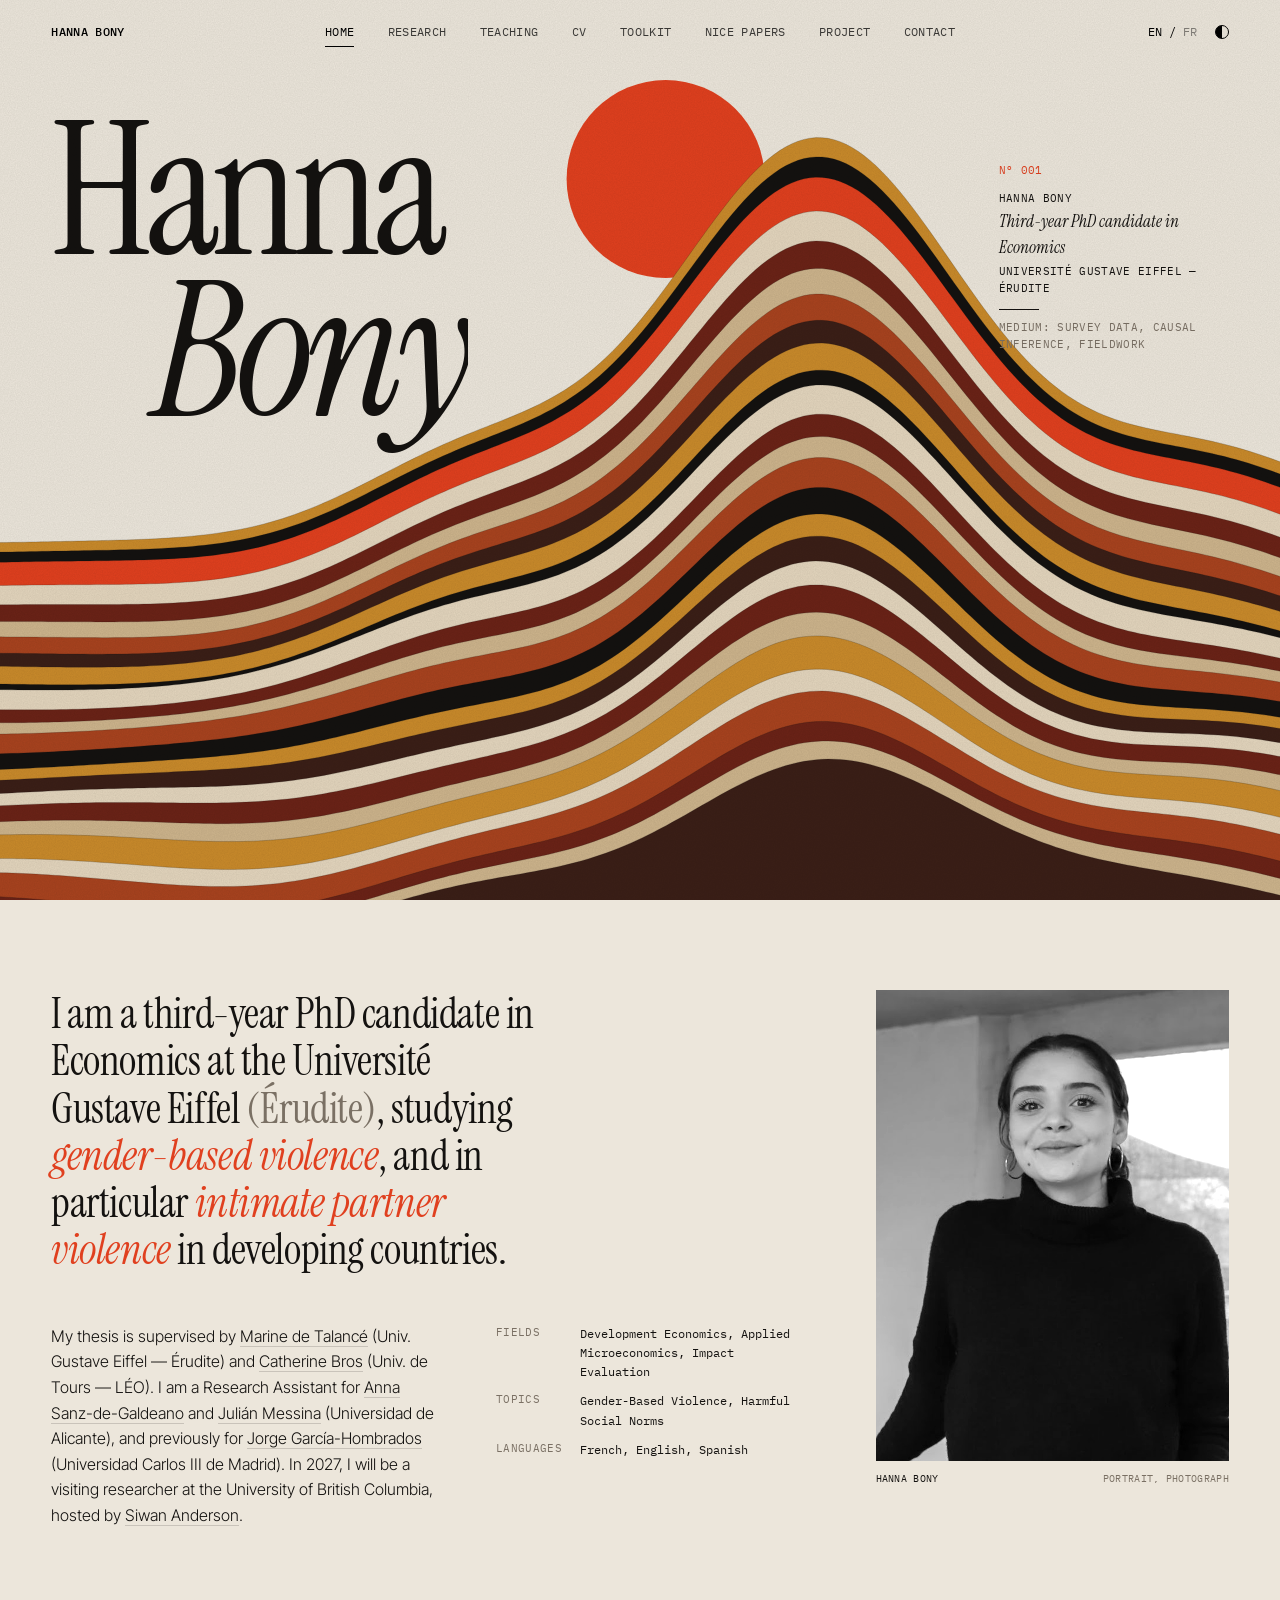
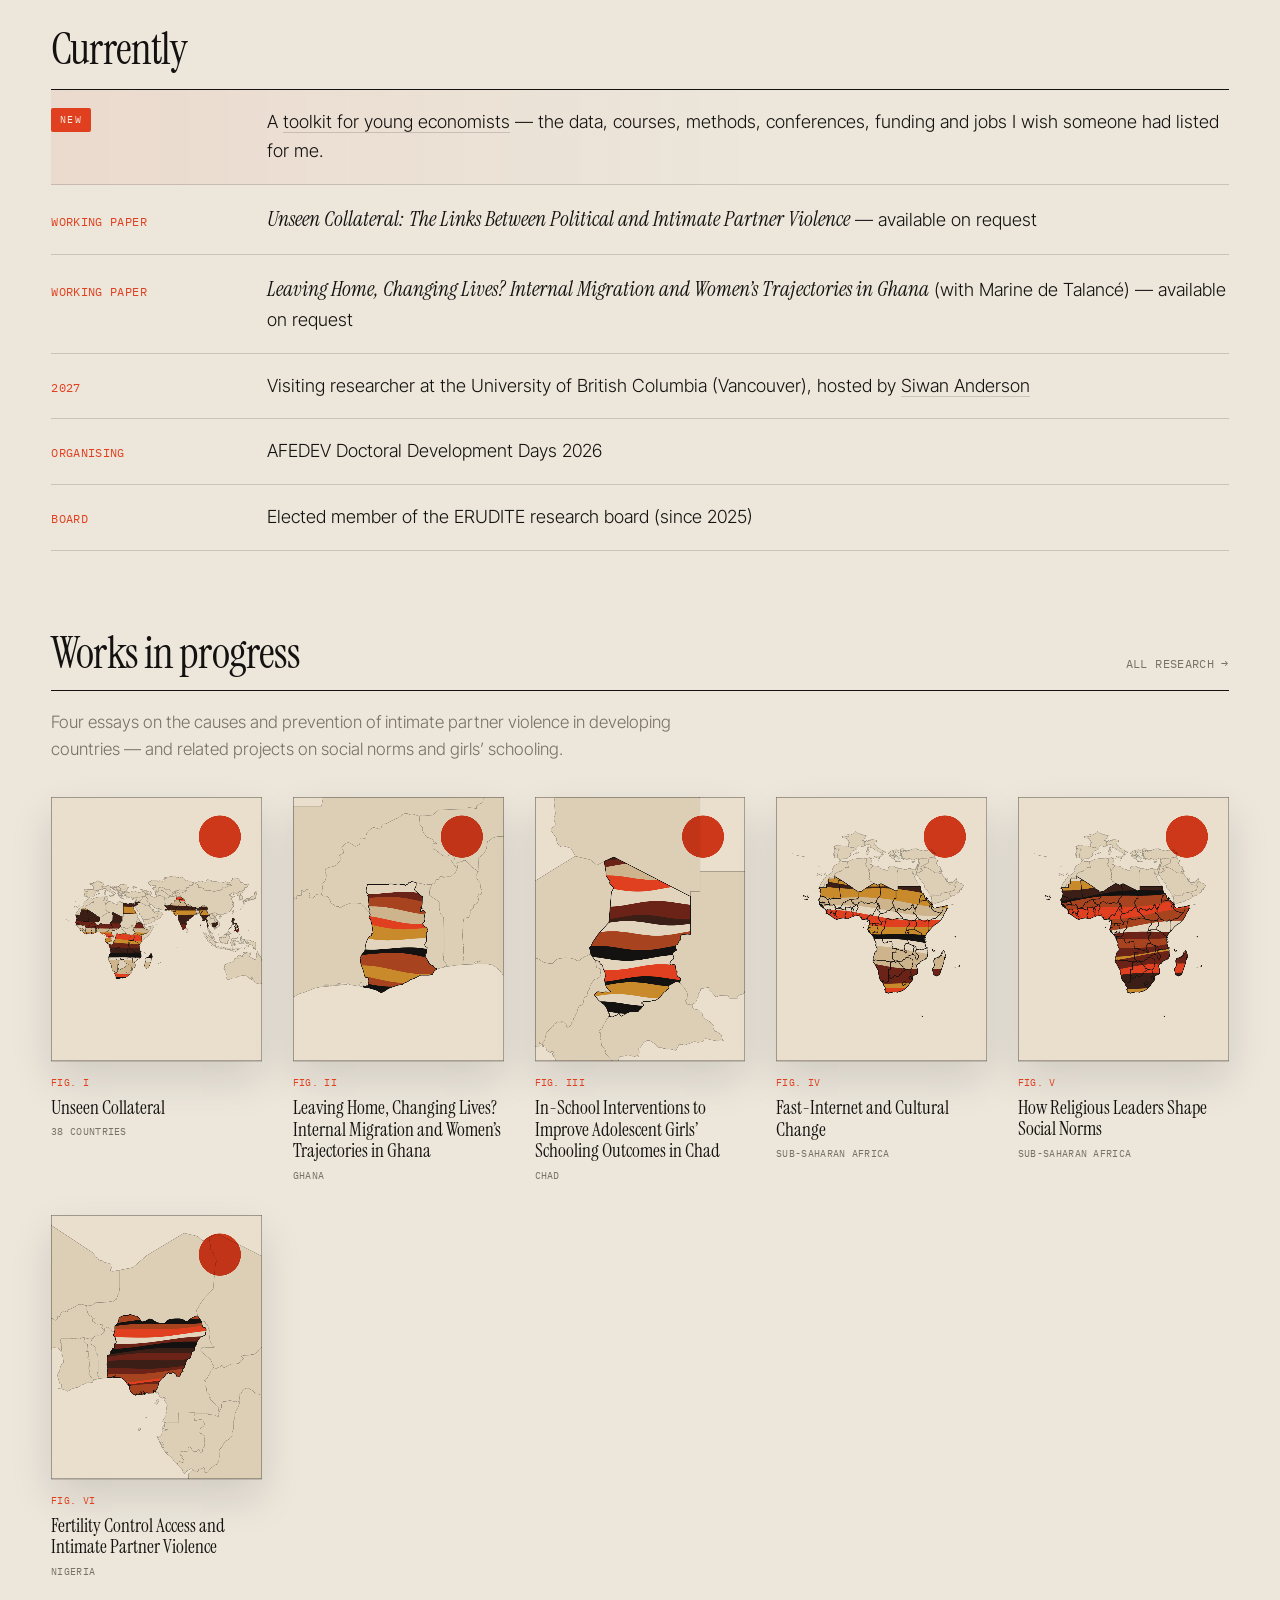
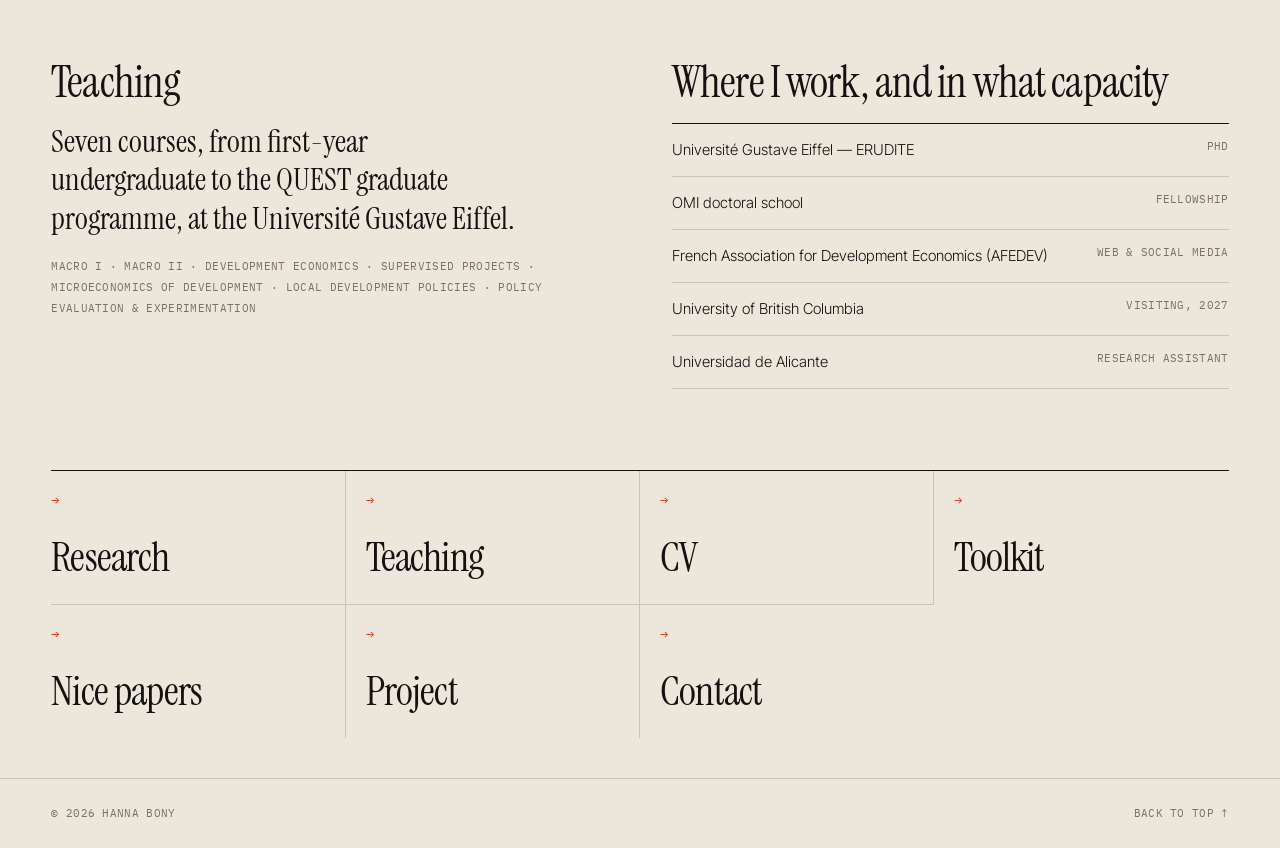
==== commit 0eec1ab2: "Add files via upload" ====
--- a/index.html
+++ b/index.html
@@ -2755,6 +2755,23 @@
 
   </section>
 
+  <!-- ================================================= PROJET PERSONNEL -->
+  <section class="view" data-view="project" data-title-en="Personal project" data-title-fr="Projet personnel" data-sub-en="under construction" data-sub-fr="en construction">
+
+    <div class="block soon">
+      <canvas class="sec-art soon-art" data-icon="climate" data-seed="61" aria-hidden="true"></canvas>
+      <p class="soon-label mono"><span lang="en">Under construction</span><span lang="fr">En construction</span></p>
+      <p class="soon-date">10.12.2026</p>
+      <p class="soon-left mono" id="soon-left"></p>
+      <p class="soon-text">
+        <span lang="en">Something I am building on the side. It opens here on 10 December 2026.</span>
+        <span lang="fr">Quelque chose que je construis &agrave; c&ocirc;t&eacute;. &Ccedil;a ouvre ici le 10 d&eacute;cembre 2026.</span>
+      </p>
+      <a class="res-up mono" href="#home">&larr; <span lang="en">Back to top</span><span lang="fr">Retour en haut</span></a>
+    </div>
+
+  </section>
+
   <section class="view" data-view="contact" data-title-en="Contact" data-title-fr="Contact">
     <button id="copy-mail" class="mail" data-mail="hannabony@outlook.fr">
       <span class="mail-text">hannabony<i>@</i>outlook.fr</span>
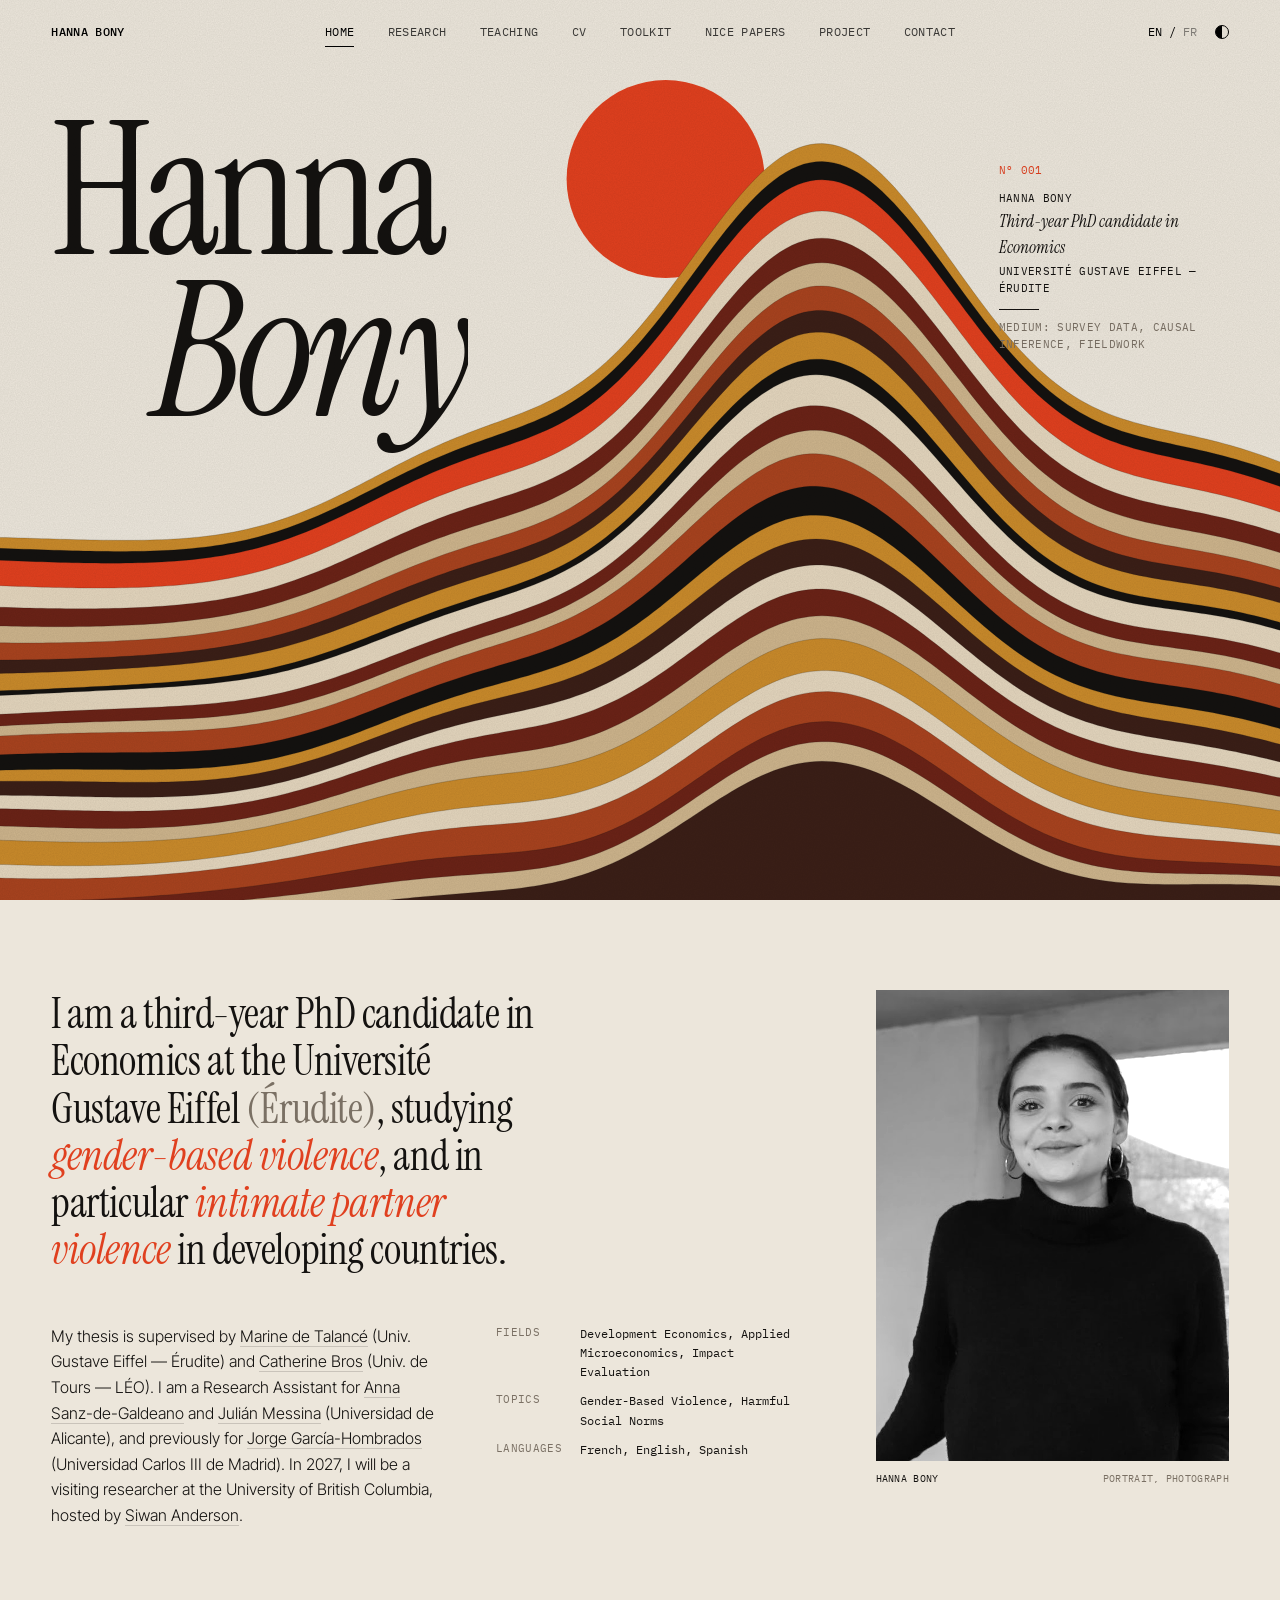
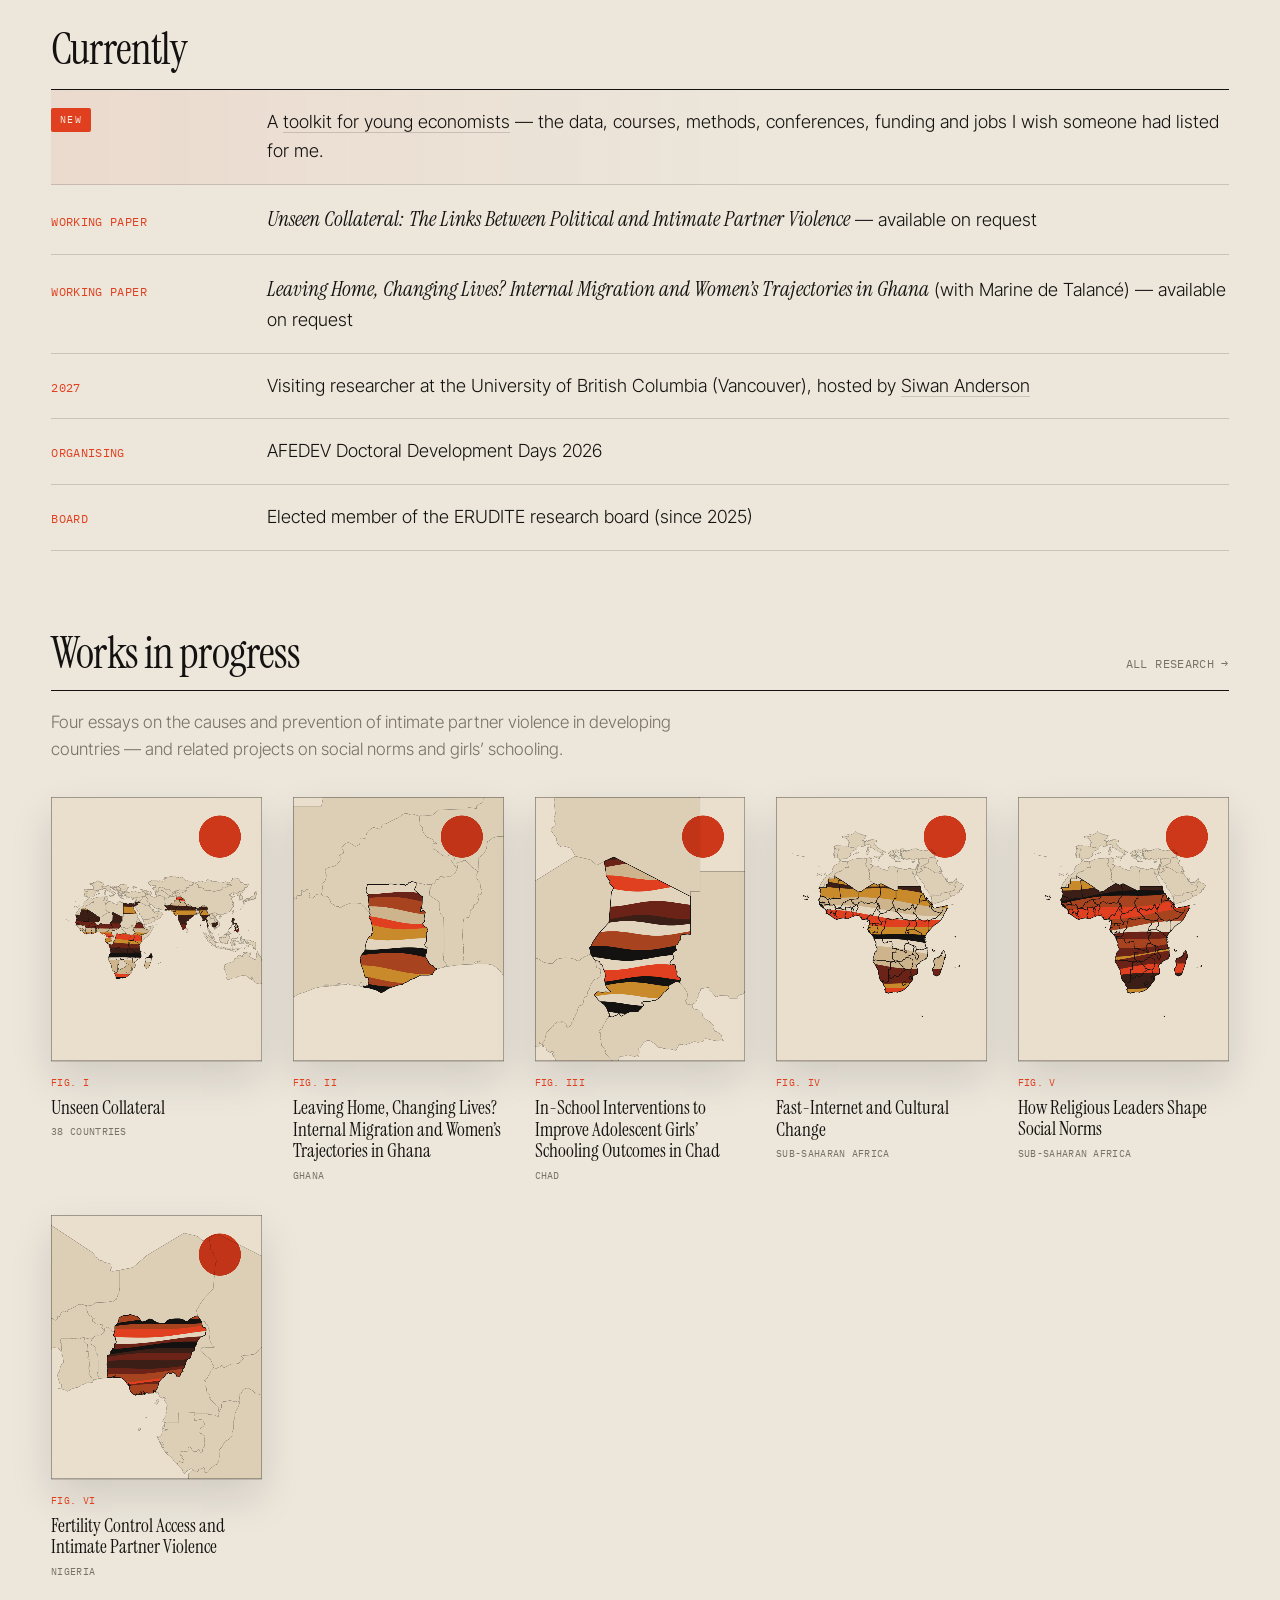
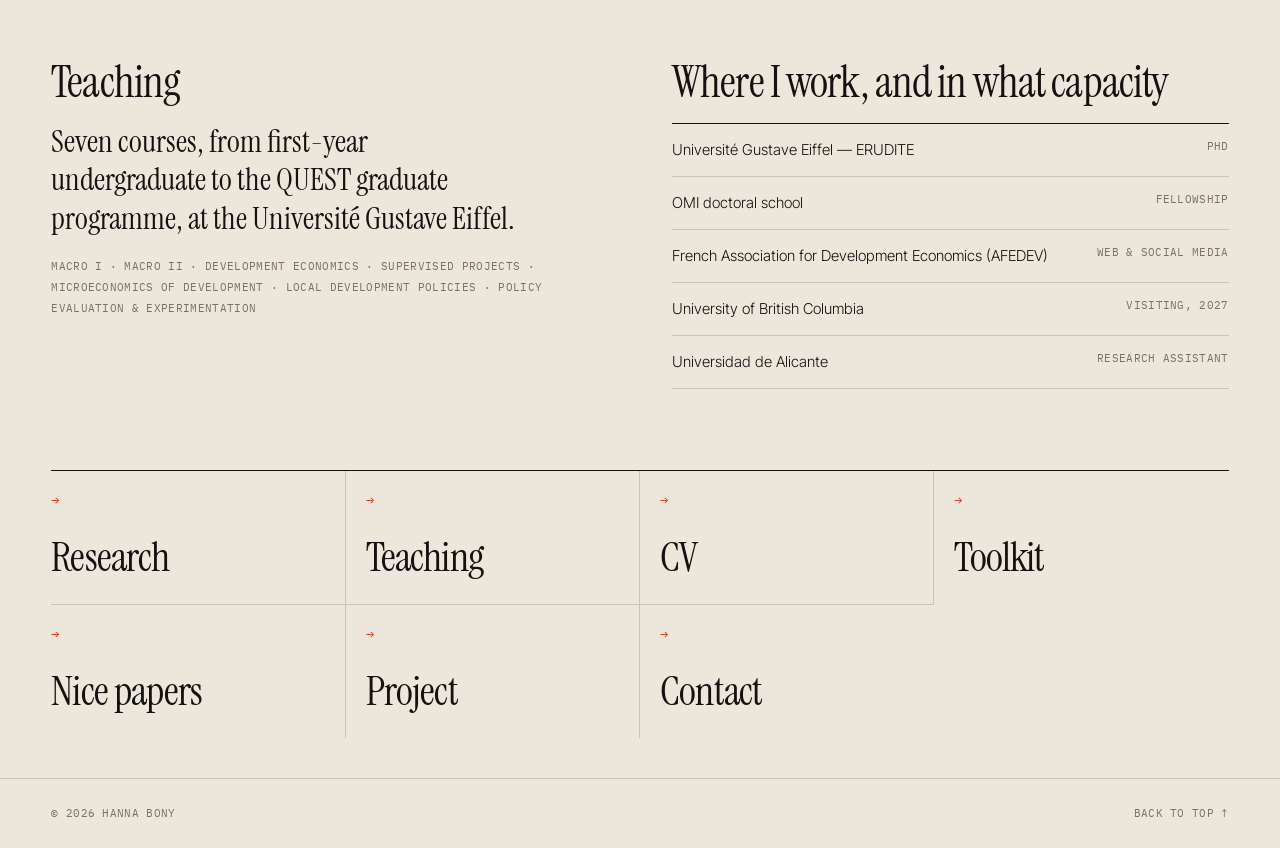
==== commit d2354bdc: "Add files via upload" ====
--- a/index.html
+++ b/index.html
@@ -2007,6 +2007,7 @@
             <button class="pap-f pap-sub" data-axis="sub" data-v="conflit" data-parent="ipv" hidden><span lang="en">Conflict</span><span lang="fr">Conflit</span> <sup></sup></button>
             <button class="pap-f pap-sub" data-axis="sub" data-v="chocs" data-parent="ipv" hidden><span lang="en">Shocks &amp; triggers</span><span lang="fr">Chocs et déclencheurs</span> <sup></sup></button>
             <button class="pap-f pap-sub" data-axis="sub" data-v="logement" data-parent="ipv" hidden><span lang="en">Housing</span><span lang="fr">Logement</span> <sup></sup></button>
+            <button class="pap-f pap-sub" data-axis="sub" data-v="santementale" data-parent="ipv" hidden><span lang="en">Mental health</span><span lang="fr">Santé mentale</span> <sup></sup></button>
             <button class="pap-f pap-sub" data-axis="sub" data-v="revue" data-parent="norms" hidden><span lang="en">Overview</span><span lang="fr">Vue d’ensemble</span> <sup></sup></button>
             <button class="pap-f pap-sub" data-axis="sub" data-v="medias" data-parent="norms" hidden><span lang="en">Media &amp; internet</span><span lang="fr">Médias et internet</span> <sup></sup></button>
             <button class="pap-f pap-sub" data-axis="sub" data-v="ecole" data-parent="norms" hidden><span lang="en">School &amp; adolescence</span><span lang="fr">École et adolescence</span> <sup></sup></button>
@@ -2106,7 +2107,7 @@
           </li>
           <li data-theme="ipv" data-sub="emploi" data-method="rct">
             <canvas class="row-art" data-icon="survey" data-seed="342" aria-hidden="true"></canvas>
-            <span class="res-title"><a href="https://doi.org/10.3368/jhr.0721-11780r2" target="_blank" rel="noopener">Jobs and Intimate Partner Violence ↗</a><span class="pap-cite mono">Andreas Kotsadam &amp; Espen Villanger · Journal of Human Resources, 2022</span></span>
+            <span class="res-title"><a href="https://doi.org/10.3368/jhr.0721-11780r2" target="_blank" rel="noopener">Jobs and Intimate Partner Violence: Evidence from a Field Experiment in Ethiopia ↗</a><span class="pap-cite mono">Andreas Kotsadam &amp; Espen Villanger · Journal of Human Resources, 2025</span></span>
             <span class="res-desc"><span lang="en">Randomised factory job offers, and what formal employment does to violence at home. The rare case where the job itself is the treatment.</span><span lang="fr">Des offres d’emploi en usine tirées au sort, et ce que l’emploi formel fait à la violence au foyer. Le cas rare où l’emploi lui-même est le traitement.</span></span>
             <span class="mono dim res-tag"><span lang="en">Randomised experiment · Ethiopia</span><span lang="fr">Expérience aléatoire · Éthiopie</span></span>
           </li>
@@ -2200,6 +2201,18 @@
             <span class="res-desc"><span lang="en">The 1994 extension of rent control, read as an income shock: intimate partner violence falls by about a tenth. Housing policy turns out to be violence policy, even where nobody wrote it that way.</span><span lang="fr">L’extension du contrôle des loyers de 1994, lue comme un choc de revenu : les violences conjugales baissent d’environ un dixième. La politique du logement se révèle une politique de la violence, là même où personne ne l’avait écrit ainsi.</span></span>
             <span class="mono dim res-tag"><span lang="en">Difference-in-differences · United States</span><span lang="fr">Différences de différences · États-Unis</span></span>
           </li>
+          <li data-theme="ipv" data-sub="santementale" data-method="rct">
+            <canvas class="row-art" data-icon="survey" data-seed="1100" aria-hidden="true"></canvas>
+            <span class="res-title"><a href="https://warwick.ac.uk/fac/soc/economics/staff/sbhalotra/" target="_blank" rel="noopener">Depression, Violence and Bargaining Power ↗</a><span class="pap-cite mono">Michelle Escobar Carías, Victoria Baranov, Lisa Bates, Sonia Bhalotra &amp; Joanna Maselko · working paper</span></span>
+            <span class="res-desc"><span lang="en">Treating depression worked, and violence went up. The average hides two opposite paths: women who started above their husbands gained bargaining power, women who started below paid for the change, and the violence eventually undid their mental health gains. No public version yet, the link goes to Sonia Bhalotra’s page.</span><span lang="fr">Traiter la dépression a marché, et les violences ont augmenté. La moyenne cache deux trajectoires opposées : les femmes en position haute au départ ont gagné du pouvoir de négociation, celles en position basse ont payé le changement, et les violences ont fini par annuler leurs gains de santé mentale. Pas encore de version en ligne, le lien va vers la page de Sonia Bhalotra.</span></span>
+            <span class="mono dim res-tag"><span lang="en">Randomised experiment · Pakistan</span><span lang="fr">Expérience aléatoire · Pakistan</span></span>
+          </li>
+          <li data-theme="ipv" data-sub="santementale" data-method="rct">
+            <canvas class="row-art" data-icon="survey" data-seed="1107" aria-hidden="true"></canvas>
+            <span class="res-title"><a href="https://www.cesifo.org/en/publications/2026/working-paper/building-resilience-through-psychological-intervention" target="_blank" rel="noopener">Building Resilience Through Psychological Intervention ↗</a><span class="pap-cite mono">Michelle Escobar Carías, Victoria Baranov, Sonia Bhalotra, Pietro Biroli &amp; Joanna Maselko · CESifo working paper, 2026</span></span>
+            <span class="res-desc"><span lang="en">The same trial six years on, hit by Covid restrictions. Women who had been treated were protected, and so were their marriages: less of the conflict the restrictions caused elsewhere. Treating depression as a buffer against the next shock rather than the present one.</span><span lang="fr">Le même essai six ans plus tard, percuté par les restrictions du Covid. Les femmes traitées ont été protégées, et leur couple aussi : moins des conflits que les restrictions ont provoqués ailleurs. Traiter la dépression comme un amortisseur pour le choc suivant plutôt que pour le présent.</span></span>
+            <span class="mono dim res-tag"><span lang="en">Randomised experiment · Pakistan</span><span lang="fr">Expérience aléatoire · Pakistan</span></span>
+          </li>
           <li data-theme="norms" data-sub="revue" data-method="survey">
             <canvas class="row-art" data-icon="ethnic" data-seed="454" aria-hidden="true"></canvas>
             <span class="res-title"><a href="https://doi.org/10.1146/annurev-economics-080614-115404" target="_blank" rel="noopener">The Roots of Gender Inequality in Developing Countries ↗</a><span class="pap-cite mono">Seema Jayachandran · Annual Review of Economics, 2015</span></span>
@@ -2584,6 +2597,12 @@
             <span class="res-desc"><span lang="en">Where women drop out along the path to office, step by step. Quotas are only one of the gates.</span><span lang="fr">Où les femmes décrochent le long du chemin vers le pouvoir, étape par étape. Les quotas ne sont qu’une porte parmi d’autres.</span></span>
             <span class="mono dim res-tag"><span lang="en">Descriptive &amp; measurement · India</span><span lang="fr">Descriptif et mesure · Inde</span></span>
           </li>
+          <li data-theme="power" data-sub="representation" data-method="rct">
+            <canvas class="row-art" data-icon="admin" data-seed="1114" aria-hidden="true"></canvas>
+            <span class="res-title"><a href="https://doi.org/10.1086/726929" target="_blank" rel="noopener">Jobs and Political Participation: Evidence from a Field Experiment in Ethiopia ↗</a><span class="pap-cite mono">Lovise Aalen, Andreas Kotsadam, Janneke Pieters &amp; Espen Villanger · Journal of Politics, 2024</span></span>
+            <span class="res-desc"><span lang="en">The companion to the violence paper, same randomised job offers. Employment raised earnings and lowered women’s sense of political efficacy. A result worth sitting with, because the case for factory jobs usually assumes the opposite.</span><span lang="fr">Le pendant du papier sur les violences, avec les mêmes offres d’emploi tirées au sort. L’emploi augmente les revenus et abaisse le sentiment d’efficacité politique des femmes. Un résultat à prendre au sérieux, parce que l’argument en faveur des emplois en usine suppose d’habitude l’inverse.</span></span>
+            <span class="mono dim res-tag"><span lang="en">Randomised experiment · Ethiopia</span><span lang="fr">Expérience aléatoire · Éthiopie</span></span>
+          </li>
           <li data-theme="power" data-sub="justice" data-method="did">
             <canvas class="row-art" data-icon="admin" data-seed="902" aria-hidden="true"></canvas>
             <span class="res-title"><a href="https://doi.org/10.2139/ssrn.3827615" target="_blank" rel="noopener">Gender, Crime and Punishment: Evidence from Women Police Stations in India ↗</a><span class="pap-cite mono">Sofia Amaral, Sonia Bhalotra &amp; Nishith Prakash · working paper, 2021</span></span>
@@ -2613,6 +2632,12 @@
             <span class="res-title"><a href="https://doi.org/10.1162/qjec.2009.124.4.1541" target="_blank" rel="noopener">Women’s Liberation: What’s in It for Men? ↗</a><span class="pap-cite mono">Matthias Doepke &amp; Michèle Tertilt · Quarterly Journal of Economics, 2009</span></span>
             <span class="res-desc"><span lang="en">Why men would grant rights they could keep. A theory paper worth reading even if you never write a model yourself.</span><span lang="fr">Pourquoi des hommes accorderaient des droits qu’ils pourraient garder. Un papier théorique qui vaut la lecture même si on n’écrit jamais de modèle soi-même.</span></span>
             <span class="mono dim res-tag"><span lang="en">Theory</span><span lang="fr">Théorie</span></span>
+          </li>
+          <li data-theme="power" data-sub="droit" data-method="iv">
+            <canvas class="row-art" data-icon="admin" data-seed="1121" aria-hidden="true"></canvas>
+            <span class="res-title"><a href="https://www.cesifo.org/en/publications/2026/working-paper/technology-adoption-and-womens-rights-evidence-switzerland" target="_blank" rel="noopener">Technology Adoption and Women’s Rights: Evidence from Switzerland ↗</a><span class="pap-cite mono">Björn Brey, Edoardo Cefalá &amp; Cecilia García-Peñalosa · CESifo working paper, 2026</span></span>
+            <span class="res-desc"><span lang="en">Municipalities that electrified early, because the water was there to do it, voted more for female suffrage in 1959 — four decades later. Schooling explains part of it; the rest is norms moving on their own slow clock.</span><span lang="fr">Les communes électrifiées tôt, parce que l’eau était là pour le permettre, ont davantage voté pour le suffrage féminin en 1959 — quarante ans plus tard. L’école en explique une partie ; le reste, ce sont des normes qui avancent à leur propre rythme.</span></span>
+            <span class="mono dim res-tag"><span lang="en">Instrument or natural experiment · Switzerland</span><span lang="fr">Instrument ou expérience naturelle · Suisse</span></span>
           </li>
           <li data-theme="power" data-sub="etat" data-method="desc">
             <canvas class="row-art" data-icon="admin" data-seed="937" aria-hidden="true"></canvas>
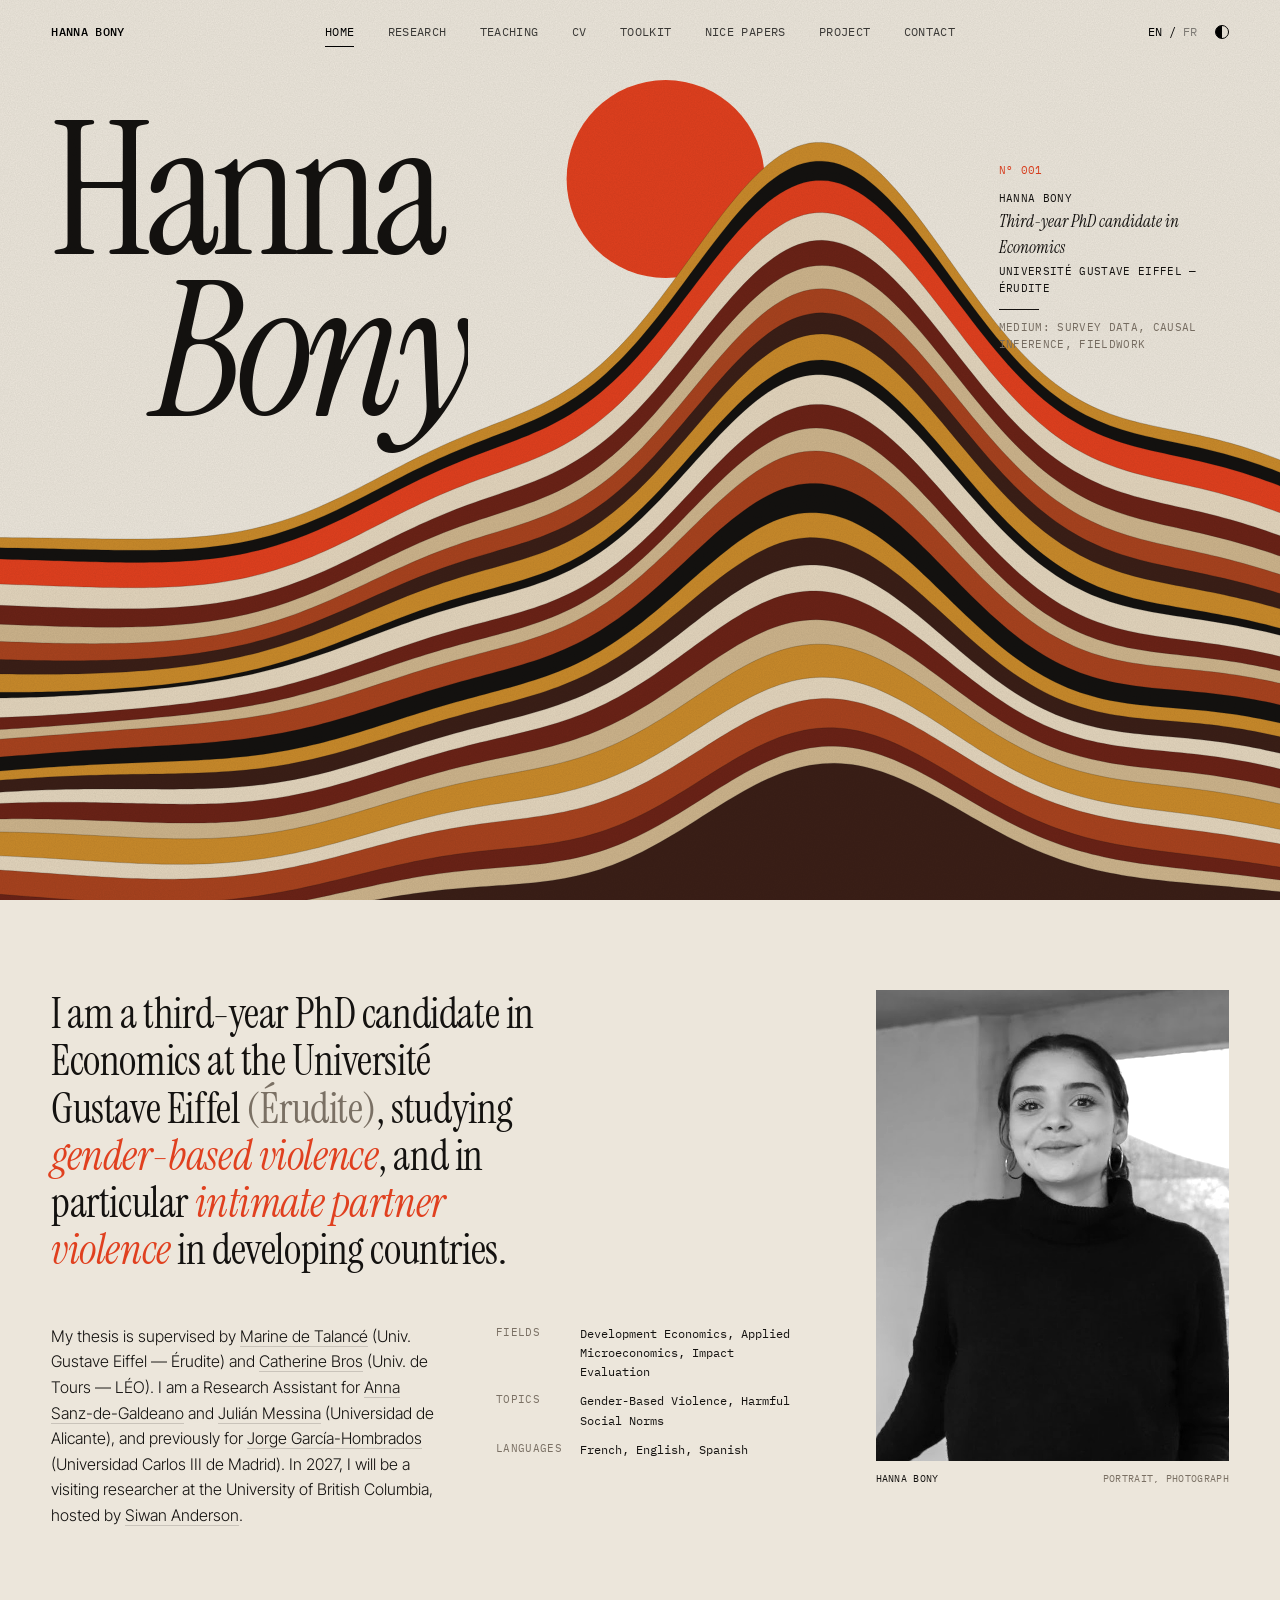
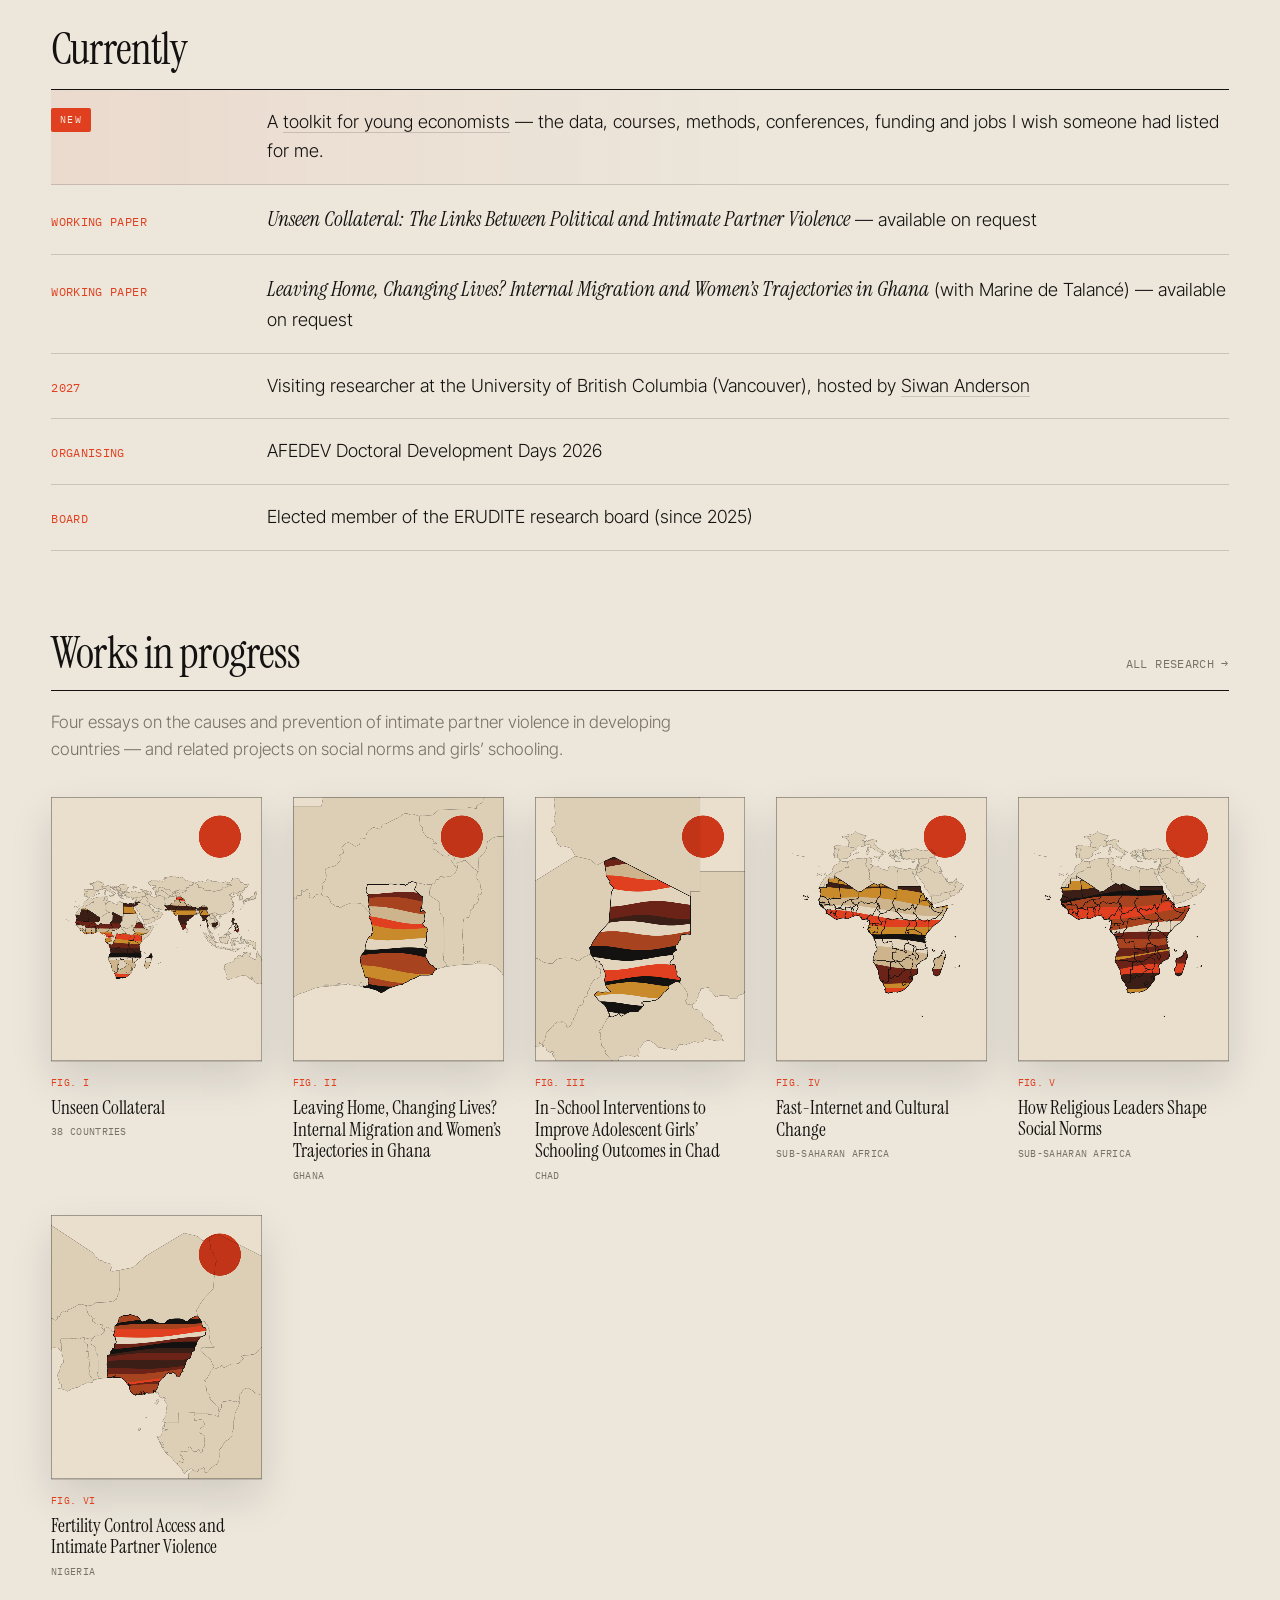
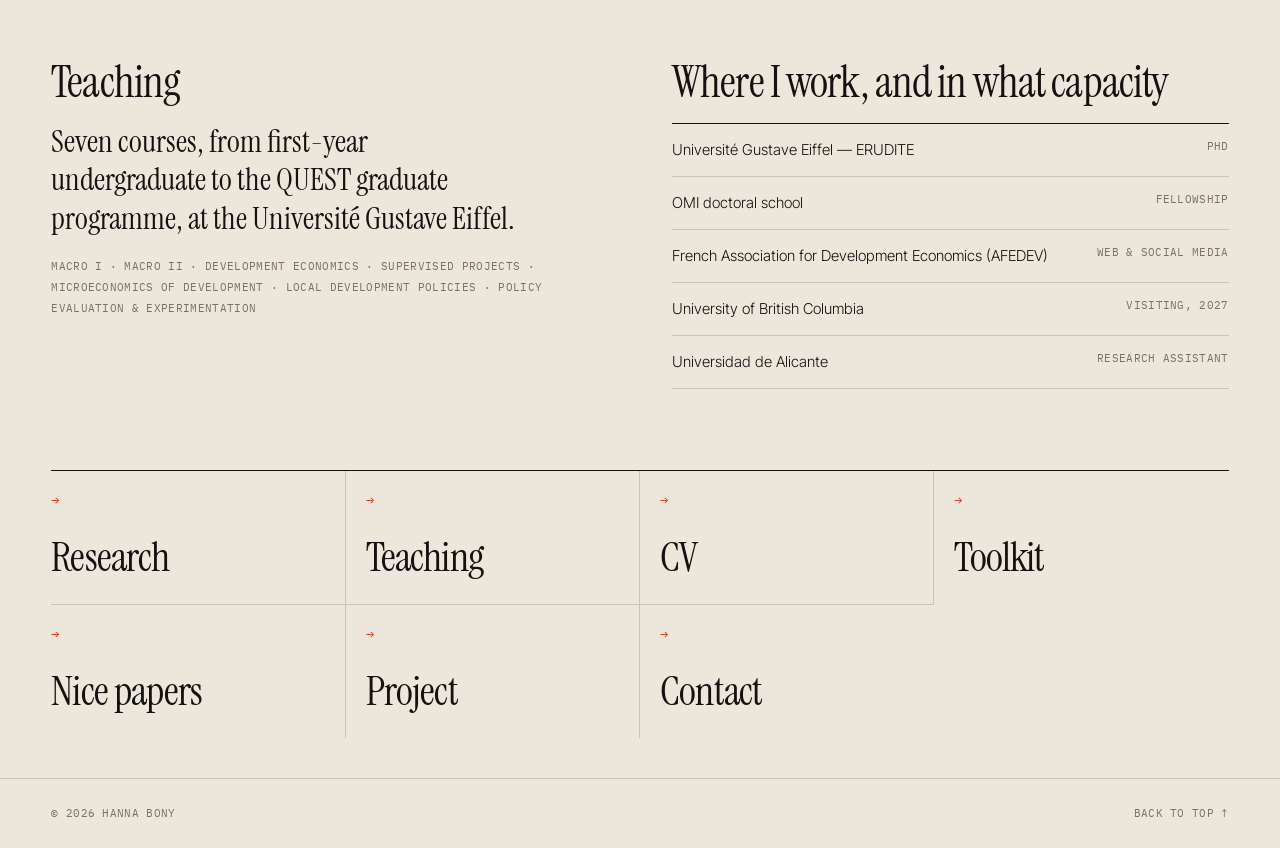
==== commit 16dd8754: "Add files via upload" ====
--- a/index.html
+++ b/index.html
@@ -671,17 +671,17 @@
         </a>
         <a href="#res-02" data-jump="res-02" class="tile">
           <canvas class="tile-art" data-icon="climate" data-seed="20"></canvas>
-          <span class="tile-meta mono"><span class="tile-n">02</span><span class="tile-c">9</span></span>
+          <span class="tile-meta mono"><span class="tile-n">02</span><span class="tile-c">11</span></span>
           <span class="tile-t"><span lang="en">Geospatial &amp; climate data</span><span lang="fr">Données géospatiales et climat</span></span>
         </a>
         <a href="#res-03" data-jump="res-03" class="tile">
           <canvas class="tile-art" data-icon="course" data-seed="33"></canvas>
-          <span class="tile-meta mono"><span class="tile-n">03</span><span class="tile-c">5</span></span>
+          <span class="tile-meta mono"><span class="tile-n">03</span><span class="tile-c">12</span></span>
           <span class="tile-t"><span lang="en">Online courses</span><span lang="fr">Cours en ligne</span></span>
         </a>
         <a href="#res-04" data-jump="res-04" class="tile">
           <canvas class="tile-art" data-icon="method" data-seed="46"></canvas>
-          <span class="tile-meta mono"><span class="tile-n">04</span><span class="tile-c">8</span></span>
+          <span class="tile-meta mono"><span class="tile-n">04</span><span class="tile-c">18</span></span>
           <span class="tile-t"><span lang="en">Methods &amp; code</span><span lang="fr">Méthodes et codes</span></span>
         </a>
         <a href="#res-05" data-jump="res-05" class="tile">
@@ -696,7 +696,7 @@
         </a>
         <a href="#res-07" data-jump="res-07" class="tile">
           <canvas class="tile-art" data-icon="network" data-seed="85"></canvas>
-          <span class="tile-meta mono"><span class="tile-n">07</span><span class="tile-c">9</span></span>
+          <span class="tile-meta mono"><span class="tile-n">07</span><span class="tile-c">13</span></span>
           <span class="tile-t"><span lang="en">Associations &amp; networks</span><span lang="fr">Associations et réseaux</span></span>
         </a>
         <a href="#res-08" data-jump="res-08" class="tile">
@@ -711,18 +711,23 @@
         </a>
         <a href="#res-10" data-jump="res-10" class="tile">
           <canvas class="tile-art" data-icon="conference" data-seed="124"></canvas>
-          <span class="tile-meta mono"><span class="tile-n">10</span><span class="tile-c">35</span></span>
+          <span class="tile-meta mono"><span class="tile-n">10</span><span class="tile-c">40</span></span>
           <span class="tile-t"><span lang="en">Conferences &amp; workshops</span><span lang="fr">Conférences et ateliers</span></span>
         </a>
         <a href="#res-11" data-jump="res-11" class="tile">
           <canvas class="tile-art" data-icon="funding" data-seed="151"></canvas>
-          <span class="tile-meta mono"><span class="tile-n">11</span><span class="tile-c">27</span></span>
+          <span class="tile-meta mono"><span class="tile-n">11</span><span class="tile-c">29</span></span>
           <span class="tile-t"><span lang="en">Funding &amp; scholarships</span><span lang="fr">Financements et bourses</span></span>
         </a>
         <a href="#res-12" data-jump="res-12" class="tile">
           <canvas class="tile-art" data-icon="jobs" data-seed="137"></canvas>
-          <span class="tile-meta mono"><span class="tile-n">12</span><span class="tile-c">9</span></span>
+          <span class="tile-meta mono"><span class="tile-n">12</span><span class="tile-c">12</span></span>
           <span class="tile-t"><span lang="en">Jobs</span><span lang="fr">Emplois</span></span>
+        </a>
+        <a href="#res-13" data-jump="res-13" class="tile">
+          <canvas class="tile-art" data-icon="books" data-seed="807"></canvas>
+          <span class="tile-meta mono"><span class="tile-n">13</span><span class="tile-c">23</span></span>
+          <span class="tile-t"><span lang="en">Writing, organising, publishing</span><span lang="fr">&Eacute;crire, organiser, publier</span></span>
         </a>
       </nav>
       <p class="res-hint mono">
@@ -992,6 +997,18 @@
             <span class="res-desc"><span lang="en">Public-domain map data — coastlines, borders, rivers — at three scales. The maps on this site are drawn from it.</span><span lang="fr">Des données cartographiques dans le domaine public — littoraux, frontières, rivières — à trois échelles. Les cartes de ce site en sont tirées.</span></span>
             <span class="mono dim res-tag"><span lang="en">Public domain</span><span lang="fr">Domaine public</span></span>
           </li>
+          <li data-level="phd">
+            <canvas class="row-art" data-seed="907" aria-hidden="true"></canvas>
+            <span class="res-title"><a href="https://openknowledge.fao.org/server/api/core/bitstreams/dcadd248-cccb-43ad-9e3c-7aa0cf2bb577/content" target="_blank">Handbook on Remote Sensing for Agricultural Statistics ↗</a><span class="res-meta mono">FAO</span></span>
+            <span class="res-desc"><span lang="en">The FAO&rsquo;s manual for turning satellite imagery into crop and land statistics: which sensors, which resolution, and how to validate against ground data.</span><span lang="fr">Le manuel de la FAO pour transformer des images satellites en statistiques agricoles et d&rsquo;occupation des sols : quels capteurs, quelle r&eacute;solution, et comment valider contre des relev&eacute;s de terrain.</span></span>
+            <span class="mono dim res-tag"><span lang="en">Free</span><span lang="fr">Gratuit</span></span>
+          </li>
+          <li data-level="phd">
+            <canvas class="row-art" data-seed="914" aria-hidden="true"></canvas>
+            <span class="res-title"><a href="https://docs.google.com/spreadsheets/d/1DED0431ayuNx-uXyvZxAfFV8HRuSPeyjLGmcTVtFSkE/edit?gid=0#gid=0" target="_blank">Environment, agriculture &amp; trade data &mdash; collaborative directory ↗</a><span class="res-meta mono">&Eacute;douard Pign&egrave;de</span></span>
+            <span class="res-desc"><span lang="en">A shared spreadsheet listing data sources on environment, agriculture, natural resources and trade, kept up by the people who use them. Informal, and faster than searching.</span><span lang="fr">Un tableur partag&eacute; qui recense les sources de donn&eacute;es sur l&rsquo;environnement, l&rsquo;agriculture, les ressources et le commerce, tenu par celles et ceux qui s&rsquo;en servent. Informel, et plus rapide qu&rsquo;une recherche.</span></span>
+            <span class="mono dim res-tag"><span lang="en">Shared spreadsheet</span><span lang="fr">Tableur partag&eacute;</span></span>
+          </li>
         </ul>
       <a class="res-up mono" href="#res-index" data-jump="res-index"><span lang="en">↑ Back to the index</span><span lang="fr">↑ Retour au sommaire</span></a>
       <p class="res-empty mono"><span lang="en">Nothing in this section for that audience yet.</span><span lang="fr">Rien dans cette rubrique pour ce public pour l’instant.</span></p>
@@ -1034,6 +1051,48 @@
             <span class="res-desc"><span lang="en">Free public lecture series in French, often by leading economists, with recordings available afterwards.</span><span lang="fr">Des cycles de cours publics gratuits en français, souvent donnés par de grands économistes, avec les enregistrements disponibles ensuite.</span></span>
             <span class="mono dim res-tag"><span lang="en">Free</span><span lang="fr">Gratuit</span></span>
           </li>
+          <li data-level="phd students">
+            <canvas class="row-art" data-seed="707" aria-hidden="true"></canvas>
+            <span class="res-title"><a href="https://pll.harvard.edu/catalog?&price%5B1%5D=1" target="_blank">Harvard Online &mdash; free courses ↗</a></span>
+            <span class="res-desc"><span lang="en">Harvard&rsquo;s open catalogue, filtered down to what costs nothing: social science, data science, statistics, programming.</span><span lang="fr">Le catalogue ouvert de Harvard, filtr&eacute; sur ce qui ne co&ucirc;te rien : sciences sociales, donn&eacute;es, statistiques, programmation.</span></span>
+            <span class="mono dim res-tag"><span lang="en">Free</span><span lang="fr">Gratuit</span></span>
+          </li>
+          <li data-level="phd students">
+            <canvas class="row-art" data-seed="714" aria-hidden="true"></canvas>
+            <span class="res-title"><a href="https://oyc.yale.edu/" target="_blank">Open Yale Courses ↗</a></span>
+            <span class="res-desc"><span lang="en">Whole Yale undergraduate courses, filmed, with their reading lists. Game theory and financial markets are the ones economists come for.</span><span lang="fr">Des cours entiers de licence &agrave; Yale, films et bibliographies compris. La th&eacute;orie des jeux et les march&eacute;s financiers sont ceux pour lesquels les &eacute;conomistes viennent.</span></span>
+            <span class="mono dim res-tag"><span lang="en">Free</span><span lang="fr">Gratuit</span></span>
+          </li>
+          <li data-level="phd students">
+            <canvas class="row-art" data-seed="721" aria-hidden="true"></canvas>
+            <span class="res-title"><a href="https://www.edx.org/school/princetonx" target="_blank">PrincetonX ↗</a></span>
+            <span class="res-desc"><span lang="en">Princeton&rsquo;s courses on edX. Free if you audit; you only pay for the certificate, which nobody has ever asked me for.</span><span lang="fr">Les cours de Princeton sur edX. Gratuits en auditeur libre ; on ne paie que le certificat, que personne ne m&rsquo;a jamais demand&eacute;.</span></span>
+            <span class="mono dim res-tag"><span lang="en">Free to audit</span><span lang="fr">Gratuit en auditeur libre</span></span>
+          </li>
+          <li data-level="phd">
+            <canvas class="row-art" data-seed="728" aria-hidden="true"></canvas>
+            <span class="res-title"><a href="https://giuseppecavaliere.wixsite.com/giuseppe/econometrics-lecture-notes-and-books" target="_blank">Lectures in econometrics ↗</a></span>
+            <span class="res-desc"><span lang="en">Giuseppe Cavaliere&rsquo;s collected list of econometrics lecture notes and textbooks that are online. A shortcut past three hours of searching.</span><span lang="fr">La liste rassembl&eacute;e par Giuseppe Cavaliere des notes de cours et manuels d&rsquo;&eacute;conom&eacute;trie disponibles en ligne. Trois heures de recherche &eacute;vit&eacute;es.</span></span>
+            <span class="mono dim res-tag"><span lang="en">Free</span><span lang="fr">Gratuit</span></span>
+          </li>
+          <li data-level="phd">
+            <canvas class="row-art" data-seed="735" aria-hidden="true"></canvas>
+            <span class="res-title"><a href="https://paolocrosetto.github.io/teaching/" target="_blank">Teaching material &mdash; Paolo Crosetto ↗</a></span>
+            <span class="res-desc"><span lang="en">Slides and material on experimental economics: eliciting risk attitudes, game theory, actually running an experiment. Useful the first time you design one.</span><span lang="fr">Diapositives et mat&eacute;riel sur l&rsquo;&eacute;conomie exp&eacute;rimentale : &eacute;licitation des attitudes face au risque, th&eacute;orie des jeux, conduite d&rsquo;une exp&eacute;rience. Utile la premi&egrave;re fois qu&rsquo;on en con&ccedil;oit une.</span></span>
+            <span class="mono dim res-tag"><span lang="en">Free</span><span lang="fr">Gratuit</span></span>
+          </li>
+          <li data-level="phd students">
+            <canvas class="row-art" data-seed="921" aria-hidden="true"></canvas>
+            <span class="res-title"><a href="https://www.edx.org/learn/environmental-studies/chalmers-university-of-technology-policymaking-for-climate-action" target="_blank">Policymaking for climate action and circular economy ↗</a><span class="res-meta mono">Thomas Sterner &middot; Chalmers</span></span>
+            <span class="res-desc"><span lang="en">Thomas Sterner&rsquo;s MOOC on the instruments themselves: taxes, permits, standards, and what each one does to whom. Free to audit.</span><span lang="fr">Le MOOC de Thomas Sterner sur les instruments eux-m&ecirc;mes : taxes, permis, normes, et ce que chacun fait &agrave; qui. Gratuit en auditeur libre.</span></span>
+            <span class="mono dim res-tag"><span lang="en">Free to audit</span><span lang="fr">Gratuit en auditeur libre</span></span>
+          </li>
+          <li data-level="phd students">
+            <canvas class="row-art" data-seed="1007" aria-hidden="true"></canvas>
+            <span class="res-title"><a href="https://sites.google.com/site/econometricsacademy/" target="_blank">Econometrics Academy ↗</a></span>
+            <span class="res-desc"><span lang="en">Video lectures method by method, each with the Stata, R and SAS code beside it. Plain and a little dated, and it explains the command rather than the theorem.</span><span lang="fr">Des cours en vid&eacute;o m&eacute;thode par m&eacute;thode, chacun avec le code Stata, R et SAS &agrave; c&ocirc;t&eacute;. Simple et un peu dat&eacute;, et &ccedil;a explique la commande plut&ocirc;t que le th&eacute;or&egrave;me.</span></span>
+            <span class="mono dim res-tag"><span lang="en">Free</span><span lang="fr">Gratuit</span></span>
+          </li>
         </ul>
       <a class="res-up mono" href="#res-index" data-jump="res-index"><span lang="en">↑ Back to the index</span><span lang="fr">↑ Retour au sommaire</span></a>
       <p class="res-empty mono"><span lang="en">Nothing in this section for that audience yet.</span><span lang="fr">Rien dans cette rubrique pour ce public pour l’instant.</span></p>
@@ -1095,6 +1154,66 @@
             <span class="res-desc"><span lang="en">A maintained comparison of the difference-in-differences packages in Stata and R, with worked examples for each.</span><span lang="fr">Une comparaison tenue à jour des packages de différence de différences en Stata et R, avec un exemple travaillé pour chacun.</span></span>
             <span class="mono dim res-tag"><span lang="en">Free</span><span lang="fr">Gratuit</span></span>
           </li>
+          <li data-level="phd students">
+            <canvas class="row-art" data-seed="742" aria-hidden="true"></canvas>
+            <span class="res-title"><a href="https://www.econometrics-with-r.org/index.html" target="_blank">Econometrics with R ↗</a></span>
+            <span class="res-desc"><span lang="en">A free online textbook where every result comes with the code that produced it. The one I send to people switching from Stata.</span><span lang="fr">Un manuel en ligne gratuit o&ugrave; chaque r&eacute;sultat vient avec le code qui l&rsquo;a produit. Celui que j&rsquo;envoie &agrave; qui passe de Stata &agrave; R.</span></span>
+            <span class="mono dim res-tag"><span lang="en">Free</span><span lang="fr">Gratuit</span></span>
+          </li>
+          <li data-level="phd students">
+            <canvas class="row-art" data-seed="749" aria-hidden="true"></canvas>
+            <span class="res-title"><a href="https://python.quantecon.org/intro.html" target="_blank">Quantitative Economics with Python ↗</a></span>
+            <span class="res-desc"><span lang="en">QuantEcon&rsquo;s lectures, from the Python basics to dynamic programming. Heavier on macro and computation than on applied micro.</span><span lang="fr">Les cours de QuantEcon, des bases de Python &agrave; la programmation dynamique. Plus orient&eacute;s macro et calcul que micro appliqu&eacute;e.</span></span>
+            <span class="mono dim res-tag"><span lang="en">Free</span><span lang="fr">Gratuit</span></span>
+          </li>
+          <li data-level="phd students">
+            <canvas class="row-art" data-seed="756" aria-hidden="true"></canvas>
+            <span class="res-title"><a href="https://www.urfie.net/" target="_blank">Using R for Introductory Econometrics ↗</a></span>
+            <span class="res-desc"><span lang="en">Wooldridge&rsquo;s textbook redone as runnable code &mdash; in R, and also in Julia and Python. Good for checking that you understood what the command does.</span><span lang="fr">Le manuel de Wooldridge refait en code ex&eacute;cutable &mdash; en R, mais aussi en Julia et Python. Bon pour v&eacute;rifier qu&rsquo;on a compris ce que fait la commande.</span></span>
+            <span class="mono dim res-tag"><span lang="en">Free</span><span lang="fr">Gratuit</span></span>
+          </li>
+          <li data-level="phd">
+            <canvas class="row-art" data-seed="763" aria-hidden="true"></canvas>
+            <span class="res-title"><a href="https://medium.com/the-stata-guide/welcome-to-the-stata-guide-12adf81ec3d" target="_blank">The Stata Guide ↗</a></span>
+            <span class="res-desc"><span lang="en">Asjad Naqvi&rsquo;s long series on Stata, strongest on graphs: how to make Stata produce something you would actually put in a paper.</span><span lang="fr">La longue s&eacute;rie d&rsquo;Asjad Naqvi sur Stata, surtout sur les graphiques : comment faire produire &agrave; Stata quelque chose qu&rsquo;on mettrait vraiment dans un article.</span></span>
+            <span class="mono dim res-tag"><span lang="en">Medium, partly for members only</span><span lang="fr">Medium, en partie r&eacute;serv&eacute; aux abonn&eacute;s</span></span>
+          </li>
+          <li data-level="phd students">
+            <canvas class="row-art" data-seed="770" aria-hidden="true"></canvas>
+            <span class="res-title"><a href="https://www.data-to-viz.com/" target="_blank">From data to viz ↗</a></span>
+            <span class="res-desc"><span lang="en">A decision tree from the shape of your data to the graph that suits it, with the R code underneath and a list of the mistakes each chart invites.</span><span lang="fr">Un arbre de d&eacute;cision qui va de la forme de vos donn&eacute;es au graphique qui leur convient, avec le code R dessous et la liste des erreurs que chaque graphique encourage.</span></span>
+            <span class="mono dim res-tag"><span lang="en">Free</span><span lang="fr">Gratuit</span></span>
+          </li>
+          <li data-level="phd">
+            <canvas class="row-art" data-seed="777" aria-hidden="true"></canvas>
+            <span class="res-title"><a href="https://sites.google.com/site/clementdechaisemartin/" target="_blank">Clément de Chaisemartin &mdash; homepage ↗</a></span>
+            <span class="res-desc"><span lang="en">The source for the did_multiplegt family: papers, code, and the companion notes explaining when two-way fixed effects breaks.</span><span lang="fr">La source de la famille did_multiplegt : articles, codes et les notes qui expliquent quand les effets fixes bidirectionnels cassent.</span></span>
+            <span class="mono dim res-tag"><span lang="en">Free</span><span lang="fr">Gratuit</span></span>
+          </li>
+          <li data-level="phd">
+            <canvas class="row-art" data-seed="784" aria-hidden="true"></canvas>
+            <span class="res-title"><a href="https://psantanna.com/" target="_blank">Pedro Sant&rsquo;Anna &mdash; homepage ↗</a></span>
+            <span class="res-desc"><span lang="en">csdid, drdid and the papers behind them, kept up to date. The other half of the modern difference-in-differences toolbox.</span><span lang="fr">csdid, drdid et les articles qui les fondent, tenus &agrave; jour. L&rsquo;autre moiti&eacute; de la bo&icirc;te &agrave; outils moderne des diff&eacute;rences de diff&eacute;rences.</span></span>
+            <span class="mono dim res-tag"><span lang="en">Free</span><span lang="fr">Gratuit</span></span>
+          </li>
+          <li data-level="phd">
+            <canvas class="row-art" data-seed="791" aria-hidden="true"></canvas>
+            <span class="res-title"><a href="https://christinecai.github.io/items/PublicGoods.html" target="_blank">Public goods for economists ↗</a></span>
+            <span class="res-desc"><span lang="en">Christine Cai&rsquo;s list of lists: tutorials, PhD course material, coding resources. Start here when you do not yet know what you are looking for.</span><span lang="fr">La liste de listes de Christine Cai : tutoriels, mat&eacute;riel de cours de doctorat, ressources de code. &Agrave; ouvrir quand on ne sait pas encore ce qu&rsquo;on cherche.</span></span>
+            <span class="mono dim res-tag"><span lang="en">Free</span><span lang="fr">Gratuit</span></span>
+          </li>
+          <li data-level="phd">
+            <canvas class="row-art" data-seed="928" aria-hidden="true"></canvas>
+            <span class="res-title"><a href="https://doi.org/10.1111/1477-9552.70019" target="_blank">Estimating Causal Effects With Observational Data ↗</a><span class="res-meta mono">Henningsen et al. &middot; J. Agricultural Economics, 2025</span></span>
+            <span class="res-desc"><span lang="en">Guidelines written for applied economists who cannot randomise: which design answers which question, and what each one assumes. Agricultural in its examples, general in its advice.</span><span lang="fr">Des recommandations &eacute;crites pour les &eacute;conomistes appliqu&eacute;s qui ne peuvent pas randomiser : quel protocole r&eacute;pond &agrave; quelle question, et ce que chacun suppose. Agricole par ses exemples, g&eacute;n&eacute;ral par ses conseils.</span></span>
+            <span class="mono dim res-tag"><span lang="en">Free</span><span lang="fr">Gratuit</span></span>
+          </li>
+          <li data-level="phd">
+            <canvas class="row-art" data-seed="935" aria-hidden="true"></canvas>
+            <span class="res-title"><a href="https://datalab.sspcloud.fr/" target="_blank">SSP Cloud ↗</a><span class="res-meta mono">Onyxia</span></span>
+            <span class="res-desc"><span lang="en">French public statistics&rsquo; datalab: R, Python and storage in the browser, free for research and teaching. Useful when your own machine will not hold the data.</span><span lang="fr">Le datalab de la statistique publique fran&ccedil;aise : R, Python et du stockage dans le navigateur, gratuit pour la recherche et l&rsquo;enseignement. Utile quand votre machine ne tient plus les donn&eacute;es.</span></span>
+            <span class="mono dim res-tag"><span lang="en">Free</span><span lang="fr">Gratuit</span></span>
+          </li>
         </ul>
       <a class="res-up mono" href="#res-index" data-jump="res-index"><span lang="en">↑ Back to the index</span><span lang="fr">↑ Retour au sommaire</span></a>
       <p class="res-empty mono"><span lang="en">Nothing in this section for that audience yet.</span><span lang="fr">Rien dans cette rubrique pour ce public pour l’instant.</span></p>
@@ -1250,6 +1369,30 @@
             <span class="res-title"><a href="https://idea.devecon.org/calendar.html" target="_blank">IDEA Development Economics Calendar ↗</a></span>
             <span class="res-desc"><span lang="en">A shared calendar of conferences, workshops and deadlines in development economics.</span><span lang="fr">Un calendrier partagé des conférences, ateliers et dates limites en économie du développement.</span></span>
             <span class="mono dim res-tag"><span lang="en">Free</span><span lang="fr">Gratuit</span></span>
+          </li>
+          <li data-level="phd">
+            <canvas class="row-art" data-seed="798" aria-hidden="true"></canvas>
+            <span class="res-title"><a href="https://www.eaye.info/" target="_blank">European Association of Young Economists ↗</a></span>
+            <span class="res-desc"><span lang="en">Run by and for PhD students and early postdocs in Europe: an annual conference, and a network where the other people are at the same stage as you.</span><span lang="fr">Tenue par et pour les doctorantes, doctorants et jeunes postdocs en Europe : une conf&eacute;rence annuelle, et un r&eacute;seau o&ugrave; les autres en sont au m&ecirc;me point que vous.</span></span>
+            <span class="mono dim res-tag"><span lang="en">Network</span><span lang="fr">R&eacute;seau</span></span>
+          </li>
+          <li data-level="phd">
+            <canvas class="row-art" data-seed="942" aria-hidden="true"></canvas>
+            <span class="res-title"><a href="https://eaae.org/" target="_blank">European Association of Agricultural Economics ↗</a></span>
+            <span class="res-desc"><span lang="en">The European association for agricultural economics: a triennial congress and smaller seminars. Where land, food and farm policy work gets presented.</span><span lang="fr">L&rsquo;association europ&eacute;enne d&rsquo;&eacute;conomie agricole : un congr&egrave;s triennal et des s&eacute;minaires plus petits. L&agrave; o&ugrave; se pr&eacute;sentent les travaux sur la terre, l&rsquo;alimentation et les politiques agricoles.</span></span>
+            <span class="mono dim res-tag"><span lang="en">Network</span><span lang="fr">R&eacute;seau</span></span>
+          </li>
+          <li data-level="phd">
+            <canvas class="row-art" data-seed="949" aria-hidden="true"></canvas>
+            <span class="res-title"><a href="https://www.bioecon-network.org/" target="_blank">BioEcon ↗</a></span>
+            <span class="res-desc"><span lang="en">A network on the economics of biodiversity and natural resources, with an annual conference that stays small enough to actually talk to people.</span><span lang="fr">Un r&eacute;seau sur l&rsquo;&eacute;conomie de la biodiversit&eacute; et des ressources naturelles, avec une conf&eacute;rence annuelle qui reste assez petite pour qu&rsquo;on s&rsquo;y parle vraiment.</span></span>
+            <span class="mono dim res-tag"><span lang="en">Network</span><span lang="fr">R&eacute;seau</span></span>
+          </li>
+          <li data-level="phd">
+            <canvas class="row-art" data-seed="956" aria-hidden="true"></canvas>
+            <span class="res-title"><a href="https://sites.google.com/view/reecap/about" target="_blank">REECAP ↗</a></span>
+            <span class="res-desc"><span lang="en">The network on experimental methods applied to agricultural and environmental policy, built around the Common Agricultural Policy. Field experiments on farms, not in labs.</span><span lang="fr">Le r&eacute;seau sur les m&eacute;thodes exp&eacute;rimentales appliqu&eacute;es aux politiques agricoles et environnementales, organis&eacute; autour de la PAC. Des exp&eacute;riences de terrain dans les fermes, pas en laboratoire.</span></span>
+            <span class="mono dim res-tag"><span lang="en">Network</span><span lang="fr">R&eacute;seau</span></span>
           </li>
         </ul>
       <a class="res-up mono" href="#res-index" data-jump="res-index"><span lang="en">↑ Back to the index</span><span lang="fr">↑ Retour au sommaire</span></a>
@@ -1696,6 +1839,46 @@
               <td class="nxt"><span lang="en">20–21 May 2027, Madrid</span><span lang="fr">20-21 mai 2027, Madrid</span></td>
               <td>—</td>
               <td class="fee"><span lang="en">Free</span><span lang="fr">Gratuit</span></td>
+            </tr>
+            <tr data-field="dev" data-month="12" data-name="EDEG Conference" data-open="1" data-city="Wageningen" data-lon="5.66" data-lat="51.97">
+              <th scope="row"><a href="https://www.ede-group.org/edeg-events" target="_blank">EDEG Conference ↗</a></th>
+              <td><span lang="en">Development</span><span lang="fr">Développement</span></td>
+              <td class="dl"><span lang="en">late December</span><span lang="fr">fin décembre</span><span class="dl-next">22 déc. 2026</span></td>
+              <td class="nxt"><span lang="en">22–23 April 2027, Wageningen</span><span lang="fr">22-23 avril 2027, Wageningen</span></td>
+              <td>—</td>
+              <td class="fee">—</td>
+            </tr>
+            <tr data-field="gender" data-month="1" data-name="Family Policies &amp; Gender Equality" data-open="1" data-city="Barcelona" data-lon="2.17" data-lat="41.39">
+              <th scope="row"><a href="https://ieb.ub.edu/actos/workshop-on-family-policies-and-gender-equality/" target="_blank">Workshop on Family Policies and Gender Equality ↗</a></th>
+              <td><span lang="en">Gender</span><span lang="fr">Genre</span></td>
+              <td class="dl"><span lang="en">early January</span><span lang="fr">début janvier</span><span class="dl-next">7 janv. 2027</span></td>
+              <td class="nxt"><span lang="en">8 April 2027, Barcelona</span><span lang="fr">8 avril 2027, Barcelone</span></td>
+              <td>—</td>
+              <td class="fee">—</td>
+            </tr>
+            <tr data-field="general" data-month="11" data-name="RFBerlin Migration Forum" data-open="1" data-city="Berlin" data-lon="13.40" data-lat="52.52">
+              <th scope="row"><a href="https://www.rfberlin.com/event/migrationforum27/" target="_blank">RFBerlin Migration Forum ↗</a></th>
+              <td><span lang="en">General</span><span lang="fr">Généraliste</span></td>
+              <td class="dl"><span lang="en">early November</span><span lang="fr">début novembre</span><span class="dl-next">8 nov. 2026</span></td>
+              <td class="nxt"><span lang="en">18–19 March 2027, Berlin</span><span lang="fr">18-19 mars 2027, Berlin</span></td>
+              <td>—</td>
+              <td class="fee"><span lang="en">Free</span><span lang="fr">Gratuit</span></td>
+            </tr>
+            <tr data-field="general" data-month="4" data-name="EconWorld" data-open="1" data-city="Edinburgh" data-lon="-3.19" data-lat="55.95">
+              <th scope="row"><a href="https://econworld.org" target="_blank">EconWorld ↗</a></th>
+              <td><span lang="en">General</span><span lang="fr">Généraliste</span></td>
+              <td class="dl"><span lang="en">early April</span><span lang="fr">début avril</span><span class="dl-next">1 avr. 2027</span></td>
+              <td class="nxt"><span lang="en">17–19 August 2027, Edinburgh</span><span lang="fr">17-19 août 2027, Édimbourg</span></td>
+              <td>—</td>
+              <td class="fee"><span lang="en">Paid, PhD travel grants</span><span lang="fr">Payant, bourses doctorants</span></td>
+            </tr>
+            <tr data-field="dev" data-month="7" data-name="Economics of Informality" data-city="Bogota" data-lon="-74.07" data-lat="4.71">
+              <th scope="row"><a href="https://economicsofinformality.pages.dev/" target="_blank">Economics of Informality ↗</a></th>
+              <td><span lang="en">Development</span><span lang="fr">Développement</span></td>
+              <td class="dl"><span lang="en">mid-July</span><span lang="fr">mi-juillet</span></td>
+              <td class="nxt"><span lang="en">9–10 December 2026, Bogotá</span><span lang="fr">9-10 décembre 2026, Bogota</span></td>
+              <td>—</td>
+              <td class="fee"><span lang="en">≈ 10–25 €</span><span lang="fr">≈ 10-25 €</span></td>
             </tr>
           </tbody>
         </table>
@@ -1886,6 +2069,18 @@
             <span class="res-desc"><span lang="en">The “funding &amp; grants” filter of the IDEA calendar lists the open calls week by week, with their deadlines. The fastest way to see what closes soon.</span><span lang="fr">Le filtre « financements » du calendrier IDEA recense les appels ouverts semaine par semaine, avec leurs dates limites. Le moyen le plus rapide de voir ce qui ferme bientôt.</span></span>
             <span class="mono dim res-tag"><span lang="en">Directory</span><span lang="fr">Répertoire</span></span>
           </li>
+          <li data-level="phd" data-kind="postdoc">
+            <canvas class="row-art" data-seed="805" aria-hidden="true"></canvas>
+            <span class="res-title"><a href="https://www.eui.eu/apply?dis_programmes%5BrefinementList%5D%5BcleanEntryData.type%5D%5B0%5D=Fellowship" target="_blank">European University Institute &mdash; fellowships ↗</a></span>
+            <span class="res-desc"><span lang="en">Max Weber and Jean Monnet fellowships in Florence, among the best-paid postdoctoral positions in Europe. Deadlines fall in the autumn.</span><span lang="fr">Les bourses Max Weber et Jean Monnet &agrave; Florence, parmi les postdoctorats les mieux dot&eacute;s d&rsquo;Europe. Les d&eacute;p&ocirc;ts tombent &agrave; l&rsquo;automne.</span></span>
+            <span class="mono dim res-tag"></span>
+          </li>
+          <li data-level="phd" data-kind="recherche">
+            <canvas class="row-art" data-seed="1014" aria-hidden="true"></canvas>
+            <span class="res-title"><a href="https://www.povertyactionlab.org/initiative/european-social-inclusion-initiative" target="_blank">J-PAL &mdash; European Social Inclusion Initiative ↗</a></span>
+            <span class="res-desc"><span lang="en">Funds randomised evaluations on poverty and social inclusion in Europe, including pilot grants small enough to test an idea before it becomes a project. Rounds open roughly once a year.</span><span lang="fr">Finance des &eacute;valuations al&eacute;atoires sur la pauvret&eacute; et l&rsquo;inclusion sociale en Europe, avec des bourses pilotes assez petites pour tester une id&eacute;e avant qu&rsquo;elle devienne un projet. Un appel par an environ.</span></span>
+            <span class="mono dim res-tag"></span>
+          </li>
         </ul>
       <p class="res-call">
         <span lang="en">These two sections are still thin, and they will stay that way for a while — tracking calls and deadlines one by one takes a lot of time. If you know of a grant, a fellowship or a position that belongs here, <a href="mailto:hannabony@outlook.fr?subject=Toolkit%%20%%E2%%80%%94%%20funding%%20%%26%%20jobs">send it to me</a> and I will add it. Corrections are just as welcome.</span>
@@ -1956,14 +2151,180 @@
             <span class="res-desc"><span lang="en">A job board for research and evaluation, filterable by region — useful for positions in Africa that never reach the economics listings.</span><span lang="fr">Un site d’offres en recherche et évaluation, filtrable par région — utile pour les postes en Afrique qui n’arrivent jamais jusqu’aux listes d’économie.</span></span>
             <span class="mono dim res-tag"><span lang="en">Listings</span><span lang="fr">Offres</span></span>
           </li>
+          <li data-level="phd">
+            <canvas class="row-art" data-seed="812" aria-hidden="true"></canvas>
+            <span class="res-title"><a href="https://jobs.inrae.fr/en/open-competitions/open-competitions-research-scientists-job-profiles-crcn" target="_blank">INRAE &mdash; chargé de recherche competitions ↗</a></span>
+            <span class="res-desc"><span lang="en">Tenured research posts in France, a handful each year, with the profiles published in late January. One of the few permanent research routes that does not go through a university.</span><span lang="fr">Des postes de recherche titulaires en France, quelques-uns par an, avec les profils publi&eacute;s fin janvier. Une des rares voies vers un poste permanent qui ne passe pas par l&rsquo;universit&eacute;.</span></span>
+            <span class="mono dim res-tag"><span lang="en">Listings</span><span lang="fr">Offres</span></span>
+          </li>
+          <li data-level="phd students">
+            <canvas class="row-art" data-seed="1021" aria-hidden="true"></canvas>
+            <span class="res-title"><a href="https://www.evalcommunity.com/" target="_blank">EvalCommunity ↗</a></span>
+            <span class="res-desc"><span lang="en">A board for evaluation, monitoring and development jobs, including consultancies and short missions that never reach the economics listings.</span><span lang="fr">Un site d&rsquo;offres en &eacute;valuation, suivi et d&eacute;veloppement, y compris des missions de conseil et des contrats courts qui n&rsquo;arrivent jamais sur les listes d&rsquo;&eacute;conomie.</span></span>
+            <span class="mono dim res-tag"><span lang="en">Listings</span><span lang="fr">Offres</span></span>
+          </li>
+          <li data-level="phd students">
+            <canvas class="row-art" data-seed="1028" aria-hidden="true"></canvas>
+            <span class="res-title"><a href="https://www.linkedin.com/company/econ-job-board/posts/" target="_blank">Econ Job Board ↗</a></span>
+            <span class="res-desc"><span lang="en">Economics positions posted as they come, on LinkedIn only. Fast, but you need an account to read it, and there is no archive to search.</span><span lang="fr">Des postes en &eacute;conomie publi&eacute;s au fil de l&rsquo;eau, sur LinkedIn uniquement. Rapide, mais il faut un compte pour le lire, et il n&rsquo;y a pas d&rsquo;archive &agrave; fouiller.</span></span>
+            <span class="mono dim res-tag"><span lang="en">LinkedIn, account required</span><span lang="fr">LinkedIn, compte requis</span></span>
+          </li>
         </ul>
       <a class="res-up mono" href="#res-index" data-jump="res-index"><span lang="en">↑ Back to the index</span><span lang="fr">↑ Retour au sommaire</span></a>
       <p class="res-empty mono"><span lang="en">Nothing in this section for that audience yet.</span><span lang="fr">Rien dans cette rubrique pour ce public pour l’instant.</span></p>
     </div>
 
+    <div class="block res-block" id="res-13">
+      <div class="res-head"><canvas class="sec-art" data-icon="books" data-seed="807" aria-hidden="true"></canvas>
+        <h2 class="block-title"><span class="mono res-num">13</span><span lang="en">Writing, organising, publishing</span><span lang="fr">&Eacute;crire, organiser, publier</span></h2>
+        <button class="res-toggle" aria-expanded="false"><span class="res-n mono"></span><span class="res-plus" aria-hidden="true"></span></button>
+      </div>
+      <p class="res-intro"><span lang="en">The part of the job nobody teaches: how a paper is built, how a project is kept in order, where a result is allowed to be published. Most of this came from <a href="https://sites.google.com/view/philippedelacote/phd-supervision/resources-for-phd-students" target="_blank">Philippe Delacote&rsquo;s list for PhD students</a>, which is worth reading whole &mdash; it goes further than I have into environmental and agricultural economics.</span><span lang="fr">La part du m&eacute;tier que personne n&rsquo;enseigne : comment se construit un article, comment se tient un projet, o&ugrave; un r&eacute;sultat a le droit d&rsquo;&ecirc;tre publi&eacute;. L&rsquo;essentiel vient de <a href="https://sites.google.com/view/philippedelacote/phd-supervision/resources-for-phd-students" target="_blank">la liste de Philippe Delacote pour les doctorantes et doctorants</a>, qui vaut d&rsquo;&ecirc;tre lue en entier &mdash; elle va plus loin que moi vers l&rsquo;&eacute;conomie de l&rsquo;environnement et de l&rsquo;agriculture.</span></p>
+        <ul class="res-list">
+          <li data-level="phd">
+            <canvas class="row-art" data-seed="807" aria-hidden="true"></canvas>
+            <span class="res-title"><a href="https://github.com/gentzkow/lab-manual-archive/wiki" target="_blank">Lab manual ↗</a><span class="res-meta mono">Matthew Gentzkow &amp; Jesse Shapiro</span></span>
+            <span class="res-desc"><span lang="en">How Gentzkow and Shapiro&rsquo;s lab actually organises a project: folders, version control, who does what. Dull to read and worth more than it looks.</span><span lang="fr">Comment le laboratoire de Gentzkow et Shapiro organise vraiment un projet : dossiers, gestion de versions, qui fait quoi. Ennuyeux &agrave; lire et plus utile qu&rsquo;il n&rsquo;en a l&rsquo;air.</span></span>
+            <span class="mono dim res-tag"><span lang="en">Free</span><span lang="fr">Gratuit</span></span>
+          </li>
+          <li data-level="phd">
+            <canvas class="row-art" data-seed="814" aria-hidden="true"></canvas>
+            <span class="res-title"><a href="https://shapiro.scholars.harvard.edu/sites/g/files/omnuum7731/files/shapiro/files/foursteps.pdf" target="_blank">Four Steps to an Applied Micro Paper ↗</a><span class="res-meta mono">Jesse Shapiro</span></span>
+            <span class="res-desc"><span lang="en">Four pages on how to turn a result into a paper. The clearest thing I have read on what an applied micro paper is supposed to do.</span><span lang="fr">Quatre pages sur la fa&ccedil;on de transformer un r&eacute;sultat en article. Le texte le plus clair que j&rsquo;aie lu sur ce qu&rsquo;un article de micro appliqu&eacute;e est cens&eacute; faire.</span></span>
+            <span class="mono dim res-tag"><span lang="en">Free</span><span lang="fr">Gratuit</span></span>
+          </li>
+          <li data-level="phd">
+            <canvas class="row-art" data-seed="821" aria-hidden="true"></canvas>
+            <span class="res-title"><a href="https://blogs.ubc.ca/khead/research/research-advice/formula" target="_blank">The Introduction Formula ↗</a><span class="res-meta mono">Keith Head</span></span>
+            <span class="res-desc"><span lang="en">Five paragraphs, in order, and what goes in each. Mechanical on purpose &mdash; which is exactly what you need when the introduction will not start.</span><span lang="fr">Cinq paragraphes, dans l&rsquo;ordre, et ce qui va dans chacun. M&eacute;canique &agrave; dessein &mdash; c&rsquo;est pr&eacute;cis&eacute;ment ce qu&rsquo;il faut quand l&rsquo;introduction refuse de d&eacute;marrer.</span></span>
+            <span class="mono dim res-tag"><span lang="en">Free</span><span lang="fr">Gratuit</span></span>
+          </li>
+          <li data-level="phd">
+            <canvas class="row-art" data-seed="828" aria-hidden="true"></canvas>
+            <span class="res-title"><a href="https://marcfbellemare.com/wordpress/wp-content/uploads/2020/09/BellemareHowToPaperSeptember2020.pdf" target="_blank">How to Write Applied Papers in Economics ↗</a><span class="res-meta mono">Marc F. Bellemare</span></span>
+            <span class="res-desc"><span lang="en">Section by section, what each part of the paper is for. The long form of the advice in his book, and free.</span><span lang="fr">Section par section, &agrave; quoi sert chaque partie de l&rsquo;article. La version longue des conseils de son livre, et gratuite.</span></span>
+            <span class="mono dim res-tag"><span lang="en">Free</span><span lang="fr">Gratuit</span></span>
+          </li>
+          <li data-level="phd">
+            <canvas class="row-art" data-seed="835" aria-hidden="true"></canvas>
+            <span class="res-title"><a href="https://github.com/rmeager/pdfs/blob/main/public_speaking_for_academic_economists.pdf" target="_blank">Public Speaking for Academic Economists ↗</a><span class="res-meta mono">Rachel Meager</span></span>
+            <span class="res-desc"><span lang="en">On giving the talk: what to cut, what to repeat, how to survive the question you cannot answer. Read it before your first seminar, not after.</span><span lang="fr">Sur l&rsquo;expos&eacute; : quoi couper, quoi r&eacute;p&eacute;ter, comment survivre &agrave; la question &agrave; laquelle on ne sait pas r&eacute;pondre. &Agrave; lire avant son premier s&eacute;minaire, pas apr&egrave;s.</span></span>
+            <span class="mono dim res-tag"><span lang="en">Free</span><span lang="fr">Gratuit</span></span>
+          </li>
+          <li data-level="phd">
+            <canvas class="row-art" data-seed="842" aria-hidden="true"></canvas>
+            <span class="res-title"><a href="https://sites.google.com/view/jean-marie-baland-unamur/notes-on-research" target="_blank">Notes on research ↗</a></span>
+            <span class="res-desc"><span lang="en">Jean-Marie Baland on how to do research in development economics: choosing a question, going to the field, knowing when an idea is not one.</span><span lang="fr">Jean-Marie Baland sur la mani&egrave;re de faire de la recherche en &eacute;conomie du d&eacute;veloppement : choisir une question, aller sur le terrain, savoir quand une id&eacute;e n&rsquo;en est pas une.</span></span>
+            <span class="mono dim res-tag"><span lang="en">Free</span><span lang="fr">Gratuit</span></span>
+          </li>
+          <li data-level="phd">
+            <canvas class="row-art" data-seed="849" aria-hidden="true"></canvas>
+            <span class="res-title"><a href="https://www.povertyactionlab.org/sites/default/files/research-resources/J-PAL%26%23039%3Bs%20Guide%20on%20How%20to%20Write%20a%20Competitive%20Proposal%20%28document%29.pdf" target="_blank">How to write a competitive grant proposal ↗</a><span class="res-meta mono">J-PAL</span></span>
+            <span class="res-desc"><span lang="en">J-PAL&rsquo;s guide, written by the people who read the proposals. Worth opening before you write the first line, not while revising.</span><span lang="fr">Le guide du J-PAL, &eacute;crit par celles et ceux qui lisent les dossiers. &Agrave; ouvrir avant d&rsquo;&eacute;crire la premi&egrave;re ligne, pas en relecture.</span></span>
+            <span class="mono dim res-tag"><span lang="en">Free</span><span lang="fr">Gratuit</span></span>
+          </li>
+          <li data-level="phd">
+            <canvas class="row-art" data-seed="856" aria-hidden="true"></canvas>
+            <span class="res-title"><a href="https://doi.org/10.1007/s40881-022-00123-1" target="_blank">A practical guide to Registered Reports ↗</a><span class="res-meta mono">Thibaut Arpinon &amp; Romain Espinosa &middot; JESA, 2023</span></span>
+            <span class="res-desc"><span lang="en">Submitting the design before you have the results, so the journal judges the question rather than the finding. Still rare in economics; the guide explains what it costs and what it buys.</span><span lang="fr">Soumettre le protocole avant d&rsquo;avoir les r&eacute;sultats, pour que la revue juge la question plut&ocirc;t que la trouvaille. Encore rare en &eacute;conomie ; le guide dit ce que &ccedil;a co&ucirc;te et ce que &ccedil;a rapporte.</span></span>
+            <span class="mono dim res-tag"><span lang="en">Free</span><span lang="fr">Gratuit</span></span>
+          </li>
+          <li data-level="phd">
+            <canvas class="row-art" data-seed="863" aria-hidden="true"></canvas>
+            <span class="res-title"><a href="https://www.socialscienceregistry.org/" target="_blank">AEA RCT Registry ↗</a></span>
+            <span class="res-desc"><span lang="en">Where randomised trials in economics are registered, with their pre-analysis plans. Both the place to file yours and the place to read what others promised before they knew.</span><span lang="fr">O&ugrave; s&rsquo;enregistrent les essais randomis&eacute;s en &eacute;conomie, avec leurs plans d&rsquo;analyse pr&eacute;-enregistr&eacute;s. &Agrave; la fois l&agrave; o&ugrave; d&eacute;poser le sien et l&agrave; o&ugrave; lire ce que les autres avaient promis avant de savoir.</span></span>
+            <span class="mono dim res-tag"><span lang="en">Registry</span><span lang="fr">Registre</span></span>
+          </li>
+          <li data-level="phd">
+            <canvas class="row-art" data-seed="870" aria-hidden="true"></canvas>
+            <span class="res-title"><a href="https://www.prisma-statement.org/" target="_blank">PRISMA ↗</a></span>
+            <span class="res-desc"><span lang="en">The checklist and flow diagram for systematic literature reviews. If you are counting papers and reporting what the literature finds, a referee will ask for this.</span><span lang="fr">La grille et le diagramme de flux des revues syst&eacute;matiques de litt&eacute;rature. Si vous comptez des articles et rapportez ce que la litt&eacute;rature trouve, un rapporteur vous le demandera.</span></span>
+            <span class="mono dim res-tag"><span lang="en">Free</span><span lang="fr">Gratuit</span></span>
+          </li>
+          <li data-level="phd">
+            <canvas class="row-art" data-seed="877" aria-hidden="true"></canvas>
+            <span class="res-title"><a href="https://credit.niso.org/" target="_blank">CRediT ↗</a></span>
+            <span class="res-desc"><span lang="en">Fourteen named contributor roles. The least awkward way to settle, in writing and early, who did what on a paper with four authors.</span><span lang="fr">Quatorze r&ocirc;les de contribution nomm&eacute;s. La fa&ccedil;on la moins g&ecirc;nante de r&eacute;gler, par &eacute;crit et t&ocirc;t, qui a fait quoi sur un article &agrave; quatre.</span></span>
+            <span class="mono dim res-tag"><span lang="en">Standard</span><span lang="fr">Standard</span></span>
+          </li>
+          <li data-level="phd">
+            <canvas class="row-art" data-seed="884" aria-hidden="true"></canvas>
+            <span class="res-title"><a href="https://github.com/kylebutts/latex-templates" target="_blank">LaTeX templates ↗</a></span>
+            <span class="res-desc"><span lang="en">Kyle Butts&rsquo; templates for papers, slides and referee reports. Saves the afternoon you would otherwise spend fighting a preamble.</span><span lang="fr">Les mod&egrave;les de Kyle Butts pour articles, diapositives et rapports de referee. &Eacute;conomise l&rsquo;apr&egrave;s-midi qu&rsquo;on passerait sinon &agrave; se battre avec un pr&eacute;ambule.</span></span>
+            <span class="mono dim res-tag"><span lang="en">Free</span><span lang="fr">Gratuit</span></span>
+          </li>
+          <li data-level="phd">
+            <canvas class="row-art" data-seed="891" aria-hidden="true"></canvas>
+            <span class="res-title"><a href="https://dmp.opidor.fr/" target="_blank">Plan de gestion de données &mdash; OPIDoR ↗</a></span>
+            <span class="res-desc"><span lang="en">The French tool for writing a data management plan, with templates by funder. The ANR and the ERC both ask for one, and it is easier to write at the start than at the end.</span><span lang="fr">L&rsquo;outil fran&ccedil;ais pour r&eacute;diger un plan de gestion de donn&eacute;es, avec des mod&egrave;les par financeur. L&rsquo;ANR et l&rsquo;ERC en demandent un, et c&rsquo;est plus facile &agrave; &eacute;crire au d&eacute;but qu&rsquo;&agrave; la fin.</span></span>
+            <span class="mono dim res-tag"><span lang="en">Free</span><span lang="fr">Gratuit</span></span>
+          </li>
+          <li data-level="phd">
+            <canvas class="row-art" data-seed="905" aria-hidden="true"></canvas>
+            <span class="res-title"><a href="https://www.predatoryjournals.org/" target="_blank">Predatory journals ↗</a></span>
+            <span class="res-desc"><span lang="en">The lists to check against when a journal writes to you praising your &laquo;&nbsp;esteemed article&nbsp;&raquo; and asking for a fee. They do write, and the flattery works.</span><span lang="fr">Les listes &agrave; consulter quand une revue vous &eacute;crit pour louer votre &laquo;&nbsp;estim&eacute; article&nbsp;&raquo; et r&eacute;clamer des frais. Elles &eacute;crivent vraiment, et la flatterie fonctionne.</span></span>
+            <span class="mono dim res-tag"><span lang="en">Free</span><span lang="fr">Gratuit</span></span>
+          </li>
+          <li data-level="phd">
+            <canvas class="row-art" data-seed="912" aria-hidden="true"></canvas>
+            <span class="res-title"><a href="https://conseil-national-des-universites.fr/data/document/3709/2635/Public/Liste%20des%20revues%20en%20%C3%A9conomie%20de%20la%20section%2005/Liste%20des%20revues%20en%20economie%20de%20la%20section%2005%20du%20CNU_Nov2023.pdf" target="_blank">Liste des revues &mdash; CNU section 05 ↗</a></span>
+            <span class="res-desc"><span lang="en">The list the French qualification committee in economics actually uses. Worth knowing if you intend to be qualified in France, whatever you think of ranking journals.</span><span lang="fr">La liste qu&rsquo;utilise vraiment la section 05 du CNU. Bon &agrave; conna&icirc;tre si on compte se faire qualifier en France, quoi qu&rsquo;on pense du classement des revues.</span></span>
+            <span class="mono dim res-tag"><span lang="en">France</span><span lang="fr">France</span></span>
+          </li>
+          <li data-level="phd">
+            <canvas class="row-art" data-seed="963" aria-hidden="true"></canvas>
+            <span class="res-title"><a href="https://zenodo.org/records/18630343" target="_blank">Keeping an eye on your field ↗</a><span class="res-meta mono">Bernard Paquito</span></span>
+            <span class="res-desc"><span lang="en">How to set up a watch on your own subject: alerts, feeds, and what to do so the literature reaches you instead of you chasing it twice a year.</span><span lang="fr">Comment mettre en place une veille sur son propre sujet : alertes, flux, et ce qu&rsquo;il faut faire pour que la litt&eacute;rature vienne &agrave; vous au lieu de la courir deux fois par an.</span></span>
+            <span class="mono dim res-tag"><span lang="en">Free</span><span lang="fr">Gratuit</span></span>
+          </li>
+          <li data-level="phd">
+            <canvas class="row-art" data-seed="970" aria-hidden="true"></canvas>
+            <span class="res-title"><a href="https://science-ouverte.inrae.fr/fr" target="_blank">Science ouverte &mdash; INRAE ↗</a><span class="res-meta mono">INRAE</span></span>
+            <span class="res-desc"><span lang="en">What open science actually requires in practice: depositing, licensing, opening data without breaking confidentiality. Written for researchers, not for administrators.</span><span lang="fr">Ce que la science ouverte demande vraiment en pratique : d&eacute;poser, choisir une licence, ouvrir des donn&eacute;es sans casser la confidentialit&eacute;. &Eacute;crit pour des chercheuses et des chercheurs, pas pour l&rsquo;administration.</span></span>
+            <span class="mono dim res-tag"><span lang="en">Free</span><span lang="fr">Gratuit</span></span>
+          </li>
+          <li data-level="phd">
+            <canvas class="row-art" data-seed="977" aria-hidden="true"></canvas>
+            <span class="res-title"><a href="https://hal.science/hal-04342272v2" target="_blank">Production et sauvegarde des données de la science ↗</a><span class="res-meta mono">Alexandra Niedzwiedz</span></span>
+            <span class="res-desc"><span lang="en">The practical half of a data management plan: naming, versioning, where a file should live and what survives when a laptop does not.</span><span lang="fr">La moiti&eacute; pratique d&rsquo;un plan de gestion de donn&eacute;es : nommer, versionner, o&ugrave; un fichier doit vivre et ce qui survit quand un ordinateur portable ne survit pas.</span></span>
+            <span class="mono dim res-tag"><span lang="en">Free</span><span lang="fr">Gratuit</span></span>
+          </li>
+          <li data-level="phd">
+            <canvas class="row-art" data-seed="984" aria-hidden="true"></canvas>
+            <span class="res-title"><a href="https://360.articulate.com/review/content/4ebe2aed-22a4-4e22-980e-92a6542184f5/review" target="_blank">Parcours interactif &mdash; gestion des données de la recherche ↗</a></span>
+            <span class="res-desc"><span lang="en">A self-paced course on research data management, with the examples drawn from environmental science. An hour, and it answers most of the questions a DMP asks.</span><span lang="fr">Un parcours en autonomie sur la gestion des donn&eacute;es de la recherche, avec des exemples pris dans les sciences de l&rsquo;environnement. Une heure, et il r&eacute;pond &agrave; la plupart des questions que pose un plan de gestion.</span></span>
+            <span class="mono dim res-tag"><span lang="en">Online course</span><span lang="fr">Parcours en ligne</span></span>
+          </li>
+          <li data-level="phd">
+            <canvas class="row-art" data-seed="991" aria-hidden="true"></canvas>
+            <span class="res-title"><a href="https://labos1point5.org/la-formation-doctorale" target="_blank">Labos 1.5 &mdash; formation doctorale ↗</a><span class="res-meta mono">Labos 1.5</span></span>
+            <span class="res-desc"><span lang="en">A doctoral course on the carbon footprint of research itself: what a lab emits, what a conference flight costs, and what can be changed without stopping the work.</span><span lang="fr">Une formation doctorale sur l&rsquo;empreinte carbone de la recherche elle-m&ecirc;me : ce qu&rsquo;&eacute;met un laboratoire, ce que co&ucirc;te un vol pour une conf&eacute;rence, et ce qui peut changer sans arr&ecirc;ter le travail.</span></span>
+            <span class="mono dim res-tag"><span lang="en">Free</span><span lang="fr">Gratuit</span></span>
+          </li>
+          <li data-level="phd">
+            <canvas class="row-art" data-seed="998" aria-hidden="true"></canvas>
+            <span class="res-title"><a href="https://expertisesclimat.fr/" target="_blank">Expertises Climat ↗</a></span>
+            <span class="res-desc"><span lang="en">A directory of researchers who agree to answer journalists on climate. Useful on both sides: to find a source, and to decide whether you want to be one.</span><span lang="fr">Un annuaire de chercheuses et chercheurs qui acceptent de r&eacute;pondre aux journalistes sur le climat. Utile des deux c&ocirc;t&eacute;s : pour trouver une source, et pour d&eacute;cider si on veut en &ecirc;tre une.</span></span>
+            <span class="mono dim res-tag"><span lang="en">Directory</span><span lang="fr">R&eacute;pertoire</span></span>
+          </li>
+          <li data-level="phd">
+            <canvas class="row-art" data-seed="1035" aria-hidden="true"></canvas>
+            <span class="res-title"><a href="https://elicit.com/" target="_blank">Elicit ↗</a></span>
+            <span class="res-desc"><span lang="en">Searches papers by what you are asking rather than by keyword, and pulls out methods and samples into a table. Useful to open a literature; it still invents things, so check every reference.</span><span lang="fr">Cherche des articles d&rsquo;apr&egrave;s ce qu&rsquo;on demande plut&ocirc;t que par mots-cl&eacute;s, et extrait m&eacute;thodes et &eacute;chantillons dans un tableau. Utile pour ouvrir une litt&eacute;rature ; &ccedil;a invente encore, donc v&eacute;rifier chaque r&eacute;f&eacute;rence.</span></span>
+            <span class="mono dim res-tag"><span lang="en">Free tier</span><span lang="fr">Version gratuite limit&eacute;e</span></span>
+          </li>
+          <li data-level="phd">
+            <canvas class="row-art" data-seed="1042" aria-hidden="true"></canvas>
+            <span class="res-title"><a href="https://chatgpt.com/g/g-69fbdb3e6a5081919e1037e03223cabb-econ-journal-matchmaker" target="_blank">Econ Journal Matchmaker ↗</a></span>
+            <span class="res-desc"><span lang="en">Upload a paper and it suggests journal and editor pairs whose own work is close to yours, across 35 economics journals. It will not tell you whether to aim high; it helps route a paper once you have decided.</span><span lang="fr">On d&eacute;pose un article et l&rsquo;outil propose des couples revue-&eacute;diteur dont les travaux sont proches des v&ocirc;tres, sur 35 revues d&rsquo;&eacute;conomie. Il ne dit pas s&rsquo;il faut viser haut ; il aide &agrave; orienter un article une fois la d&eacute;cision prise.</span></span>
+            <span class="mono dim res-tag"><span lang="en">Needs a ChatGPT account</span><span lang="fr">Compte ChatGPT requis</span></span>
+          </li>
+        </ul>
+      <a class="res-up mono" href="#res-index" data-jump="res-index"><span lang="en">&uarr; Back to the index</span><span lang="fr">&uarr; Retour au sommaire</span></a>
+      <p class="res-empty mono"><span lang="en">Nothing in this section for that audience yet.</span><span lang="fr">Rien dans cette rubrique pour ce public pour l&rsquo;instant.</span></p>
+    </div>
+
   </section>
-
-  <!-- ================================================= CONTACT -->
 
   <!-- ================================================= PAPIERS -->
   <section class="view" data-view="papers" data-title-en="What I read" data-title-fr="Ce que je lis" data-sub-en="biased, and it shows" data-sub-fr="biais&eacute;, et &ccedil;a se voit">
@@ -1974,8 +2335,8 @@
         <span lang="fr">Des papiers que j&rsquo;ai lus et aim&eacute;s. Ce n&rsquo;est pas une liste de lectures, ni une revue de litt&eacute;rature. C&rsquo;est biais&eacute;, mais pas seulement vers le d&eacute;veloppement et le genre.</span>
       </p>
       <p class="res-note">
-        <span lang="en">Everything here is either published in a general or field journal, or still a working paper, which is said plainly in the reference. Pick a topic and a second row of finer filters appears; the method filter combines with both. The last group is not about gender at all: it is the econometrics I actually use.</span>
-        <span lang="fr">Tout ce qui figure ici est soit publi&eacute; dans une revue g&eacute;n&eacute;raliste ou de champ, soit encore un document de travail, et c&rsquo;est alors dit dans la r&eacute;f&eacute;rence. Choisissez un th&egrave;me et une deuxi&egrave;me rang&eacute;e de filtres plus fins appara&icirc;t ; le filtre de m&eacute;thode se combine avec les deux. Le dernier groupe ne parle pas du tout de genre : c&rsquo;est l&rsquo;&eacute;conom&eacute;trie que j&rsquo;utilise vraiment.</span>
+        <span lang="en">Everything here is either published in a general or field journal, or still a working paper, or a study under way, which is said plainly in the reference. Pick a topic and a second row of finer filters appears; the method filter combines with both. The last group is not about gender at all: it is the econometrics I actually use.</span>
+        <span lang="fr">Tout ce qui figure ici est soit publi&eacute; dans une revue g&eacute;n&eacute;raliste ou de champ, soit encore un document de travail ou une &eacute;tude en cours, et c&rsquo;est alors dit dans la r&eacute;f&eacute;rence. Choisissez un th&egrave;me et une deuxi&egrave;me rang&eacute;e de filtres plus fins appara&icirc;t ; le filtre de m&eacute;thode se combine avec les deux. Le dernier groupe ne parle pas du tout de genre : c&rsquo;est l&rsquo;&eacute;conom&eacute;trie que j&rsquo;utilise vraiment.</span>
       </p>
 
       <div class="pap-filters">
@@ -2030,6 +2391,7 @@
             <button class="pap-f pap-sub" data-axis="sub" data-v="ressources" data-parent="work" hidden><span lang="en">Control of resources</span><span lang="fr">Contrôle des ressources</span> <sup></sup></button>
             <button class="pap-f pap-sub" data-axis="sub" data-v="garde" data-parent="work" hidden><span lang="en">Childcare</span><span lang="fr">Garde d’enfants</span> <sup></sup></button>
             <button class="pap-f pap-sub" data-axis="sub" data-v="penalite" data-parent="work" hidden><span lang="en">Child penalty</span><span lang="fr">Pénalité liée à l’enfant</span> <sup></sup></button>
+            <button class="pap-f pap-sub" data-axis="sub" data-v="logement" data-parent="work" hidden><span lang="en">Housing &amp; homelessness</span><span lang="fr">Logement et sans-abrisme</span> <sup></sup></button>
             <button class="pap-f pap-sub" data-axis="sub" data-v="revue" data-parent="migr" hidden><span lang="en">Overview</span><span lang="fr">Vue d’ensemble</span> <sup></sup></button>
             <button class="pap-f pap-sub" data-axis="sub" data-v="retour" data-parent="migr" hidden><span lang="en">Return migration</span><span lang="fr">Migration de retour</span> <sup></sup></button>
             <button class="pap-f pap-sub" data-axis="sub" data-v="restes" data-parent="migr" hidden><span lang="en">Those who stay</span><span lang="fr">Celles et ceux qui restent</span> <sup></sup></button>
@@ -2519,6 +2881,12 @@
             <span class="res-desc"><span lang="en">The child penalty, in one event-study figure that is hard to forget. Rich-country evidence, but the method travels.</span><span lang="fr">La pénalité liée à l’enfant, dans une figure d’étude d’événement difficile à oublier. Un terrain de pays riche, mais la méthode voyage.</span></span>
             <span class="mono dim res-tag"><span lang="en">Difference-in-differences · Denmark</span><span lang="fr">Différences de différences · Danemark</span></span>
           </li>
+          <li data-theme="work" data-sub="logement" data-method="rct">
+            <canvas class="row-art" data-icon="jobs" data-seed="1150" aria-hidden="true"></canvas>
+            <span class="res-title"><a href="https://www.povertyactionlab.org/initiative-project/housing-or-employment-first-experimental-evidence-counselling-program-homeless" target="_blank" rel="noopener">Housing or Employment First? Experimental Evidence of a Counselling Program for Homeless Job Seekers ↗</a><span class="pap-cite mono">Johanna Roth · projet pilote J-PAL ESII, en cours</span></span>
+            <span class="res-desc"><span lang="en">Job seekers living in French shelters, offered intensive placement support alongside housing assistance, with the order of access randomised because capacity is short. No results yet — this is a pilot being designed, and I am listing it because the question is the right one: whether a home has to come before a job.</span><span lang="fr">Des demandeurs d’emploi hébergés en CHRS, à qui l’on propose un accompagnement intensif vers l’emploi en même temps qu’une aide au logement, l’ordre d’accès étant tiré au sort parce que les places manquent. Pas encore de résultats — c’est un pilote en cours de conception, et je le note parce que la question est la bonne : faut-il un toit avant un emploi.</span></span>
+            <span class="mono dim res-tag"><span lang="en">Randomised experiment · France</span><span lang="fr">Expérience aléatoire · France</span></span>
+          </li>
           <li data-theme="migr" data-sub="revue" data-method="survey">
             <canvas class="row-art" data-icon="coast" data-seed="811" aria-hidden="true"></canvas>
             <span class="res-title"><a href="https://doi.org/10.1257/jep.25.3.83" target="_blank" rel="noopener">Economics and Emigration: Trillion-Dollar Bills on the Sidewalk? ↗</a><span class="pap-cite mono">Michael Clemens · Journal of Economic Perspectives, 2011</span></span>
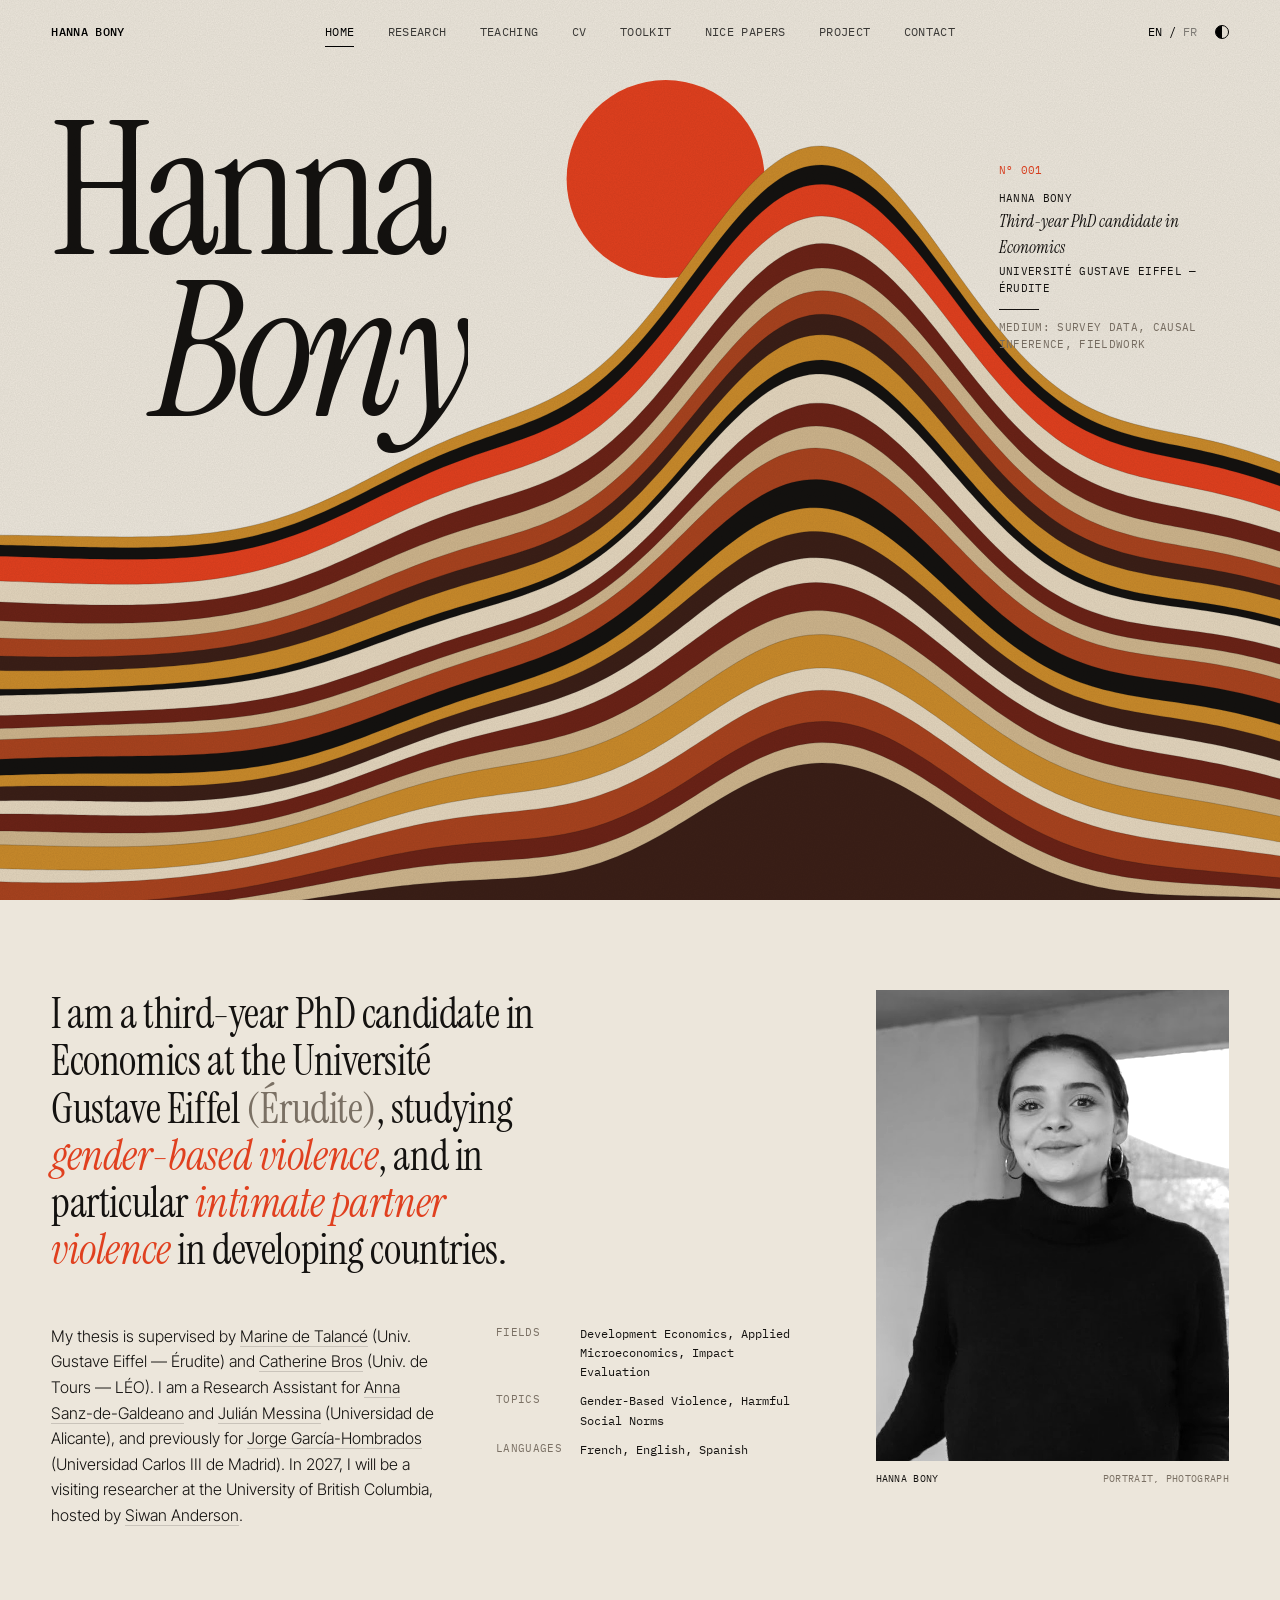
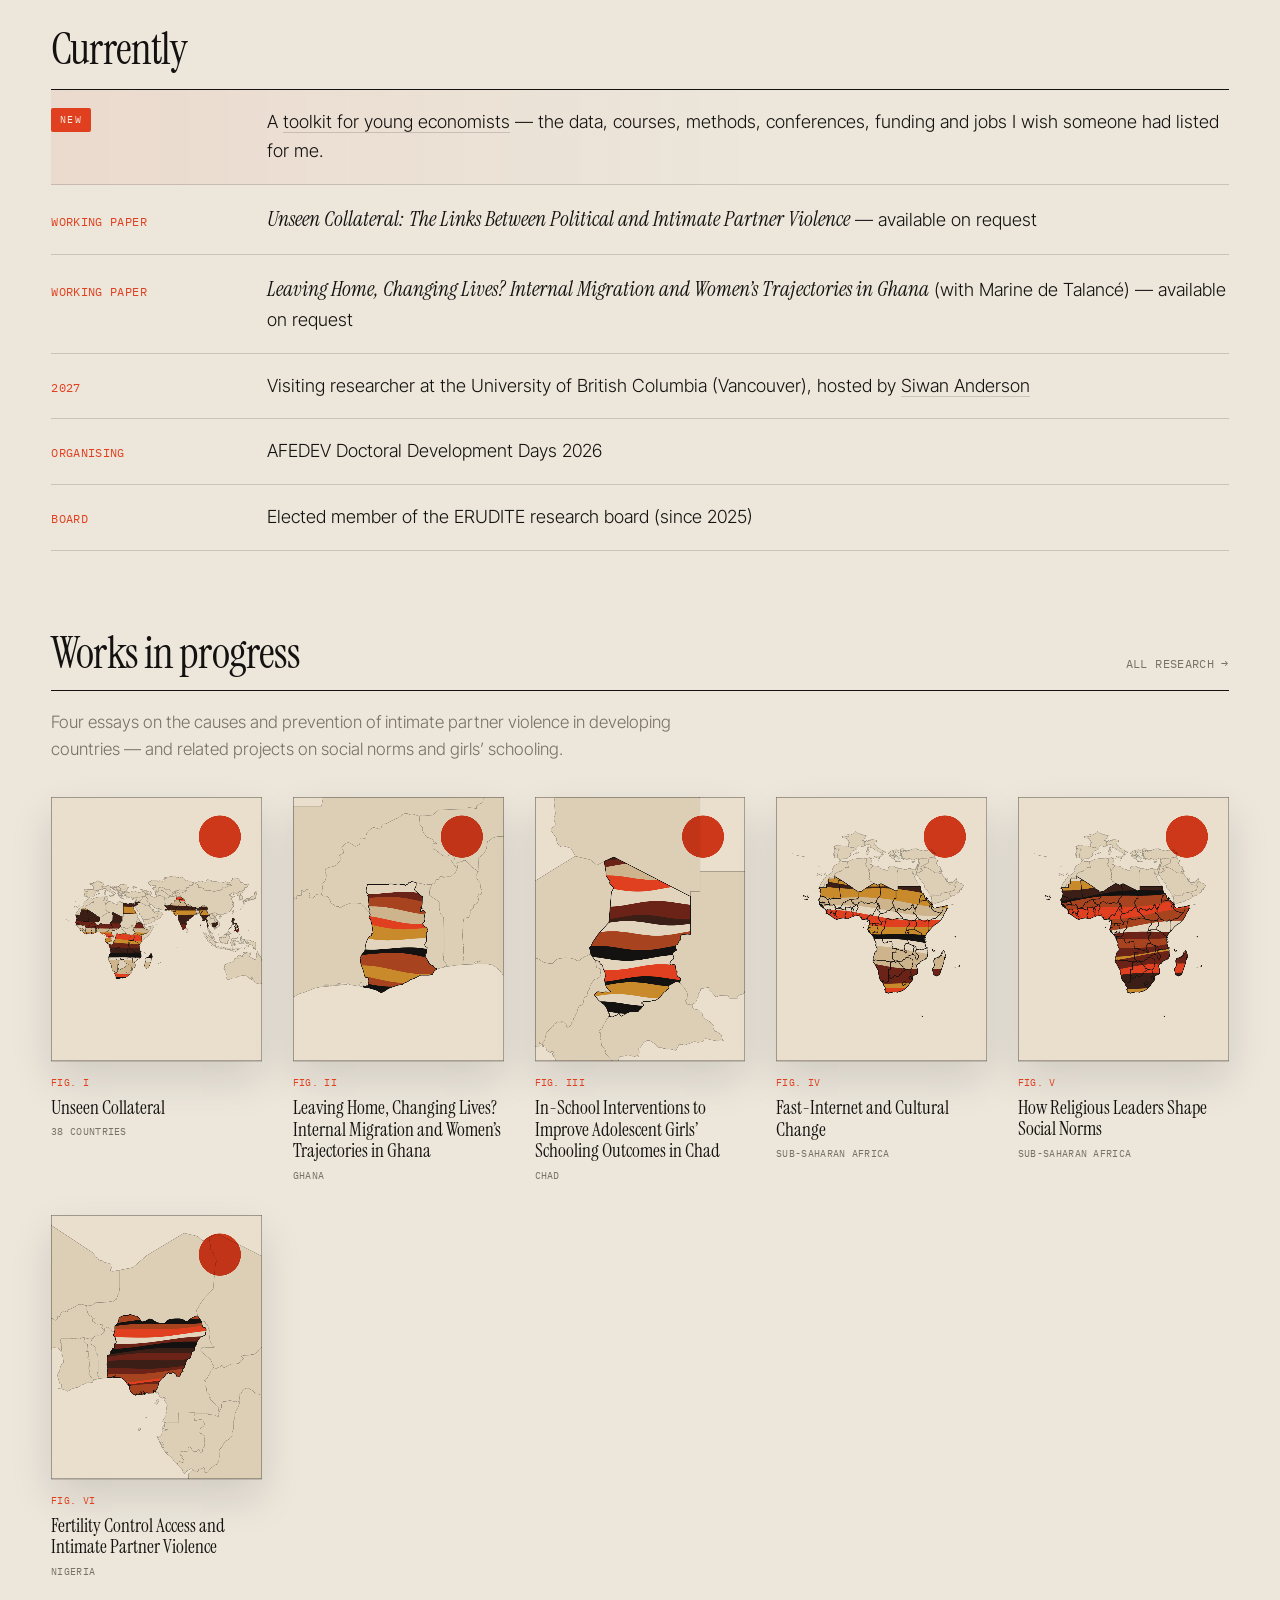
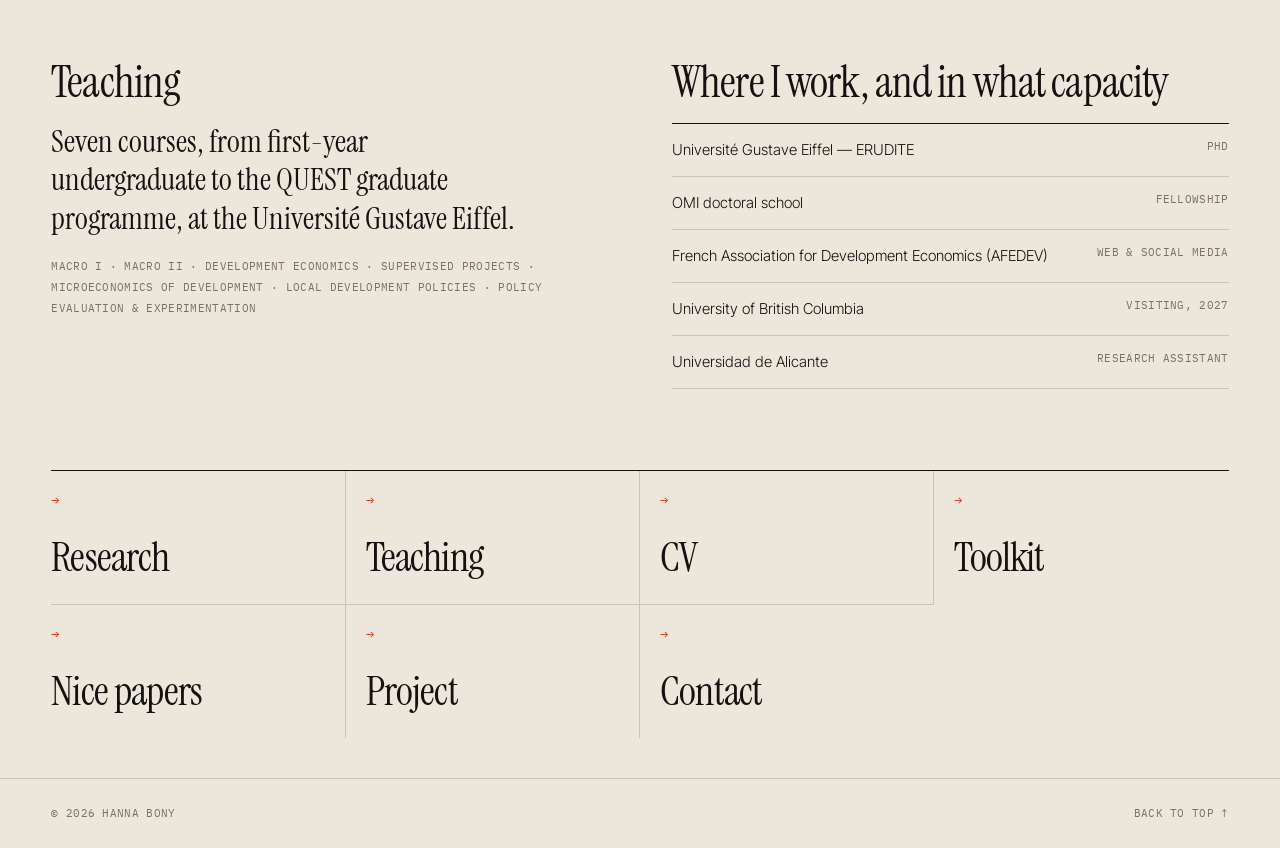
==== commit 328a5877: "Add files via upload" ====
--- a/index.html
+++ b/index.html
@@ -16,7 +16,7 @@
   <link rel="preconnect" href="https://fonts.googleapis.com">
   <link rel="preconnect" href="https://fonts.gstatic.com" crossorigin>
   <link href="https://fonts.googleapis.com/css2?family=Instrument+Serif:ital@0;1&family=Inter+Tight:wght@300;400;500&family=IBM+Plex+Mono:wght@400;500&display=swap" rel="stylesheet">
-  <link rel="stylesheet" href="galerie.css?v=20261104">
+  <link rel="stylesheet" href="galerie.css?v=20261108">
   <link rel="icon" href="data:image/svg+xml,<svg xmlns='http://www.w3.org/2000/svg' viewBox='0 0 32 32'><rect width='32' height='32' fill='%23ece6db'/><path d='M0 22 L10 14 L16 8 L22 14 L32 20 V32 H0Z' fill='%236b2317'/><path d='M0 26 L10 19 L16 14 L22 19 L32 24 V32 H0Z' fill='%23c98a2b'/><path d='M0 29 L10 24 L16 20 L22 24 L32 28 V32 H0Z' fill='%23141210'/></svg>">
 </head>
 <body data-view="home">
@@ -725,7 +725,7 @@
           <span class="tile-t"><span lang="en">Jobs</span><span lang="fr">Emplois</span></span>
         </a>
         <a href="#res-13" data-jump="res-13" class="tile">
-          <canvas class="tile-art" data-icon="books" data-seed="807"></canvas>
+          <canvas class="tile-art" data-icon="writing" data-seed="807"></canvas>
           <span class="tile-meta mono"><span class="tile-n">13</span><span class="tile-c">23</span></span>
           <span class="tile-t"><span lang="en">Writing, organising, publishing</span><span lang="fr">&Eacute;crire, organiser, publier</span></span>
         </a>
@@ -733,6 +733,10 @@
       <p class="res-hint mono">
         <span lang="en">Something missing, or a broken link? <a href="mailto:hannabony@outlook.fr">Write to me</a> and I will add it.</span>
         <span lang="fr">Il manque quelque chose, ou un lien ne marche plus ? <a href="mailto:hannabony@outlook.fr">Écrivez-moi</a> et je l’ajoute.</span>
+      </p>
+      <p class="res-hint res-thanks">
+        <span lang="en">A big thank you to <a href="https://sites.google.com/view/philippedelacote/" target="_blank">Philippe Delacote</a>, whose contributions run all through this page. The <em>Writing, organising, publishing</em> section came almost entirely from his list. And thank you to <a href="https://www.linkedin.com/in/moussa-kheddache-18a82322b/" target="_blank">Moussa Kheddache</a>, who sent me a great many resources to add.</span>
+        <span lang="fr">Un grand merci &agrave; <a href="https://sites.google.com/view/philippedelacote/" target="_blank">Philippe Delacote</a>, dont les apports traversent toute cette page. La rubrique <em>&Eacute;crire, organiser, publier</em> vient presque enti&egrave;rement de sa liste. Et merci &agrave; <a href="https://www.linkedin.com/in/moussa-kheddache-18a82322b/" target="_blank">Moussa Kheddache</a>, qui m&rsquo;a envoy&eacute; quantit&eacute; de ressources &agrave; ajouter.</span>
       </p>
     </div>
 
@@ -2175,7 +2179,7 @@
     </div>
 
     <div class="block res-block" id="res-13">
-      <div class="res-head"><canvas class="sec-art" data-icon="books" data-seed="807" aria-hidden="true"></canvas>
+      <div class="res-head"><canvas class="sec-art" data-icon="writing" data-seed="807" aria-hidden="true"></canvas>
         <h2 class="block-title"><span class="mono res-num">13</span><span lang="en">Writing, organising, publishing</span><span lang="fr">&Eacute;crire, organiser, publier</span></h2>
         <button class="res-toggle" aria-expanded="false"><span class="res-n mono"></span><span class="res-plus" aria-hidden="true"></span></button>
       </div>
@@ -3197,7 +3201,7 @@
 
 <div id="toast" class="mono" role="status"></div>
 
-<script src="galerie-maps.js?v=20261104"></script>
-<script src="galerie.js?v=20261104"></script>
+<script src="galerie-maps.js?v=20261108"></script>
+<script src="galerie.js?v=20261108"></script>
 </body>
 </html>
--- a/galerie.css
+++ b/galerie.css
@@ -389,6 +389,8 @@
 .res-hint { color: var(--muted); margin: 18px 0 0; }
 .res-hint a { border-bottom: 1px solid var(--line); transition: color .3s, border-color .3s; }
 .res-hint a:hover { color: var(--accent); border-color: var(--accent); }
+/* Remerciements : pas en mono, qui mettrait tout en capitales — un merci se lit */
+.res-thanks { margin-top: 15px; font-size: 15px; line-height: 1.6; max-width: 74ch; }
 .res-num { color: var(--accent); font-size: 12px; align-self: center; }
 .res-intro { margin: 0 0 4px; color: var(--muted); max-width: 78ch; font-size: 17px; line-height: 1.55; }
 /* Sous-rubriques : la 01 est coupee en deux, chacune avec sa carte et sa liste */
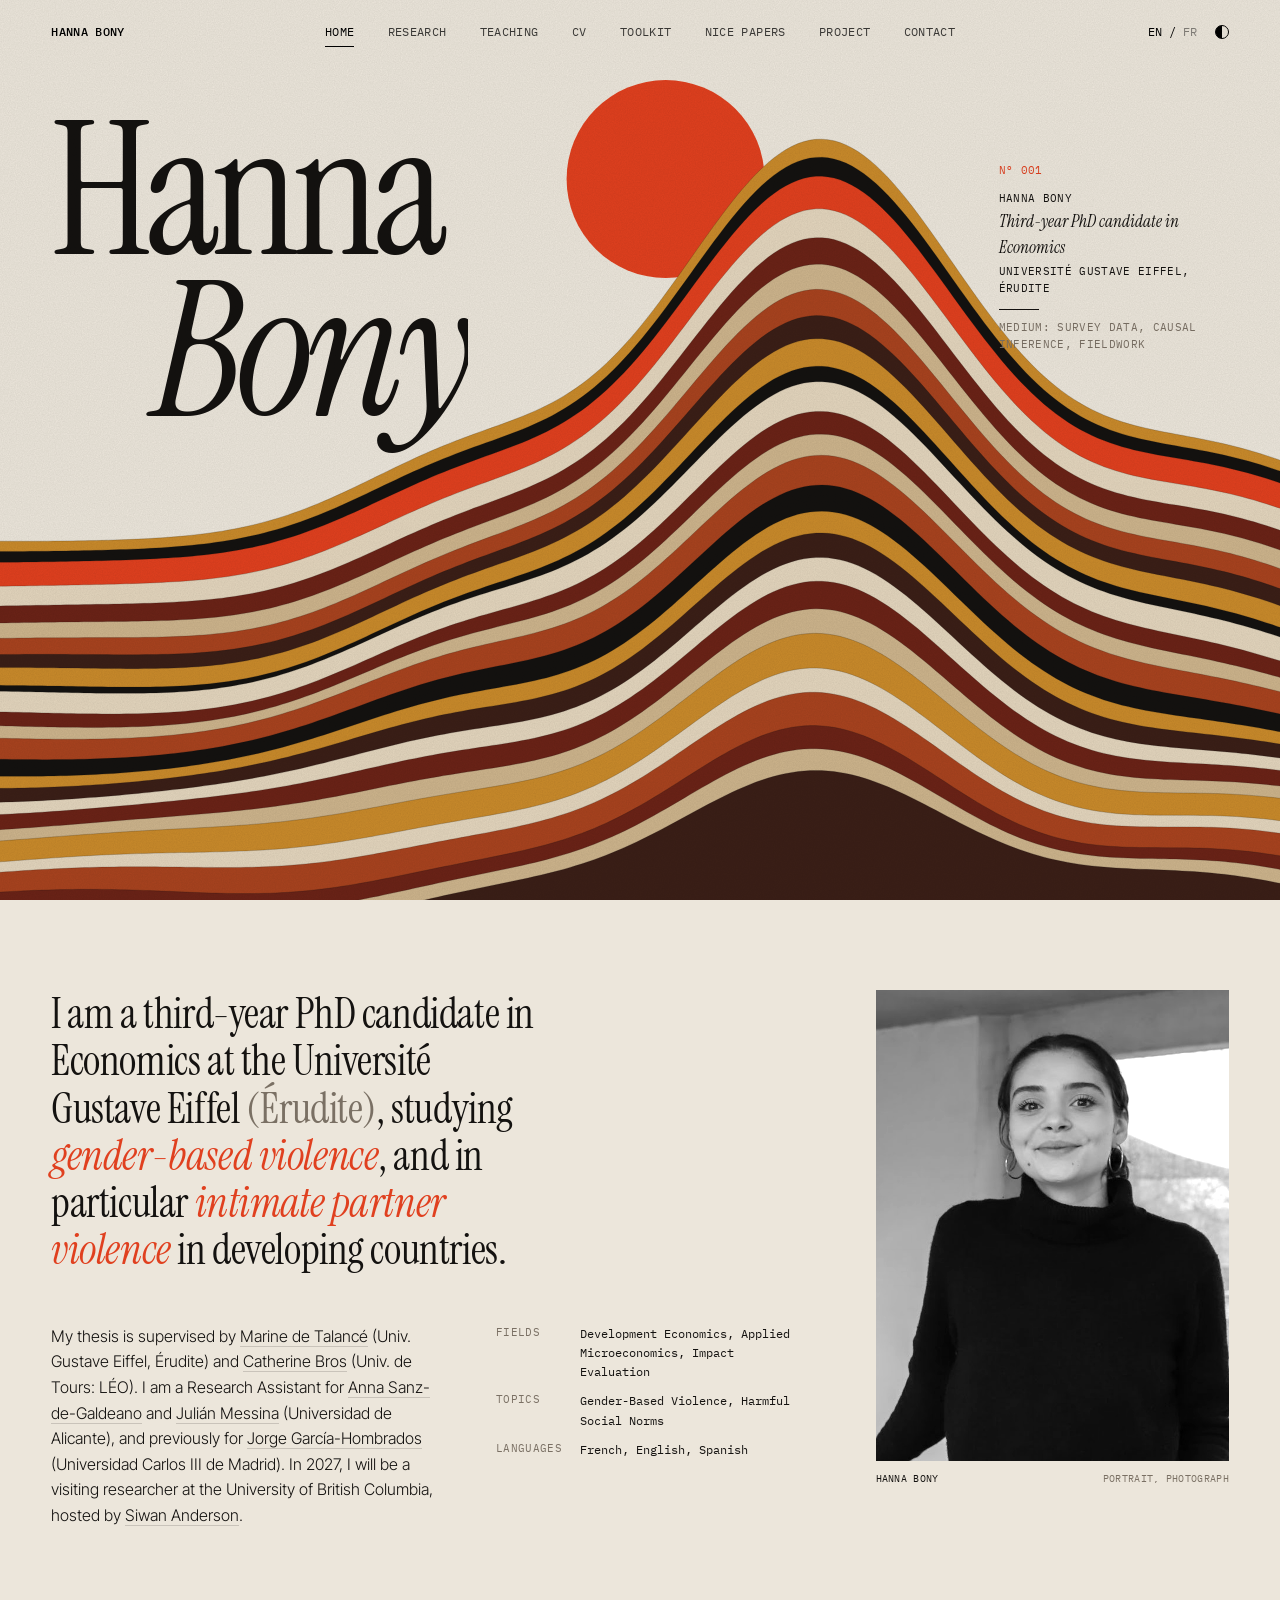
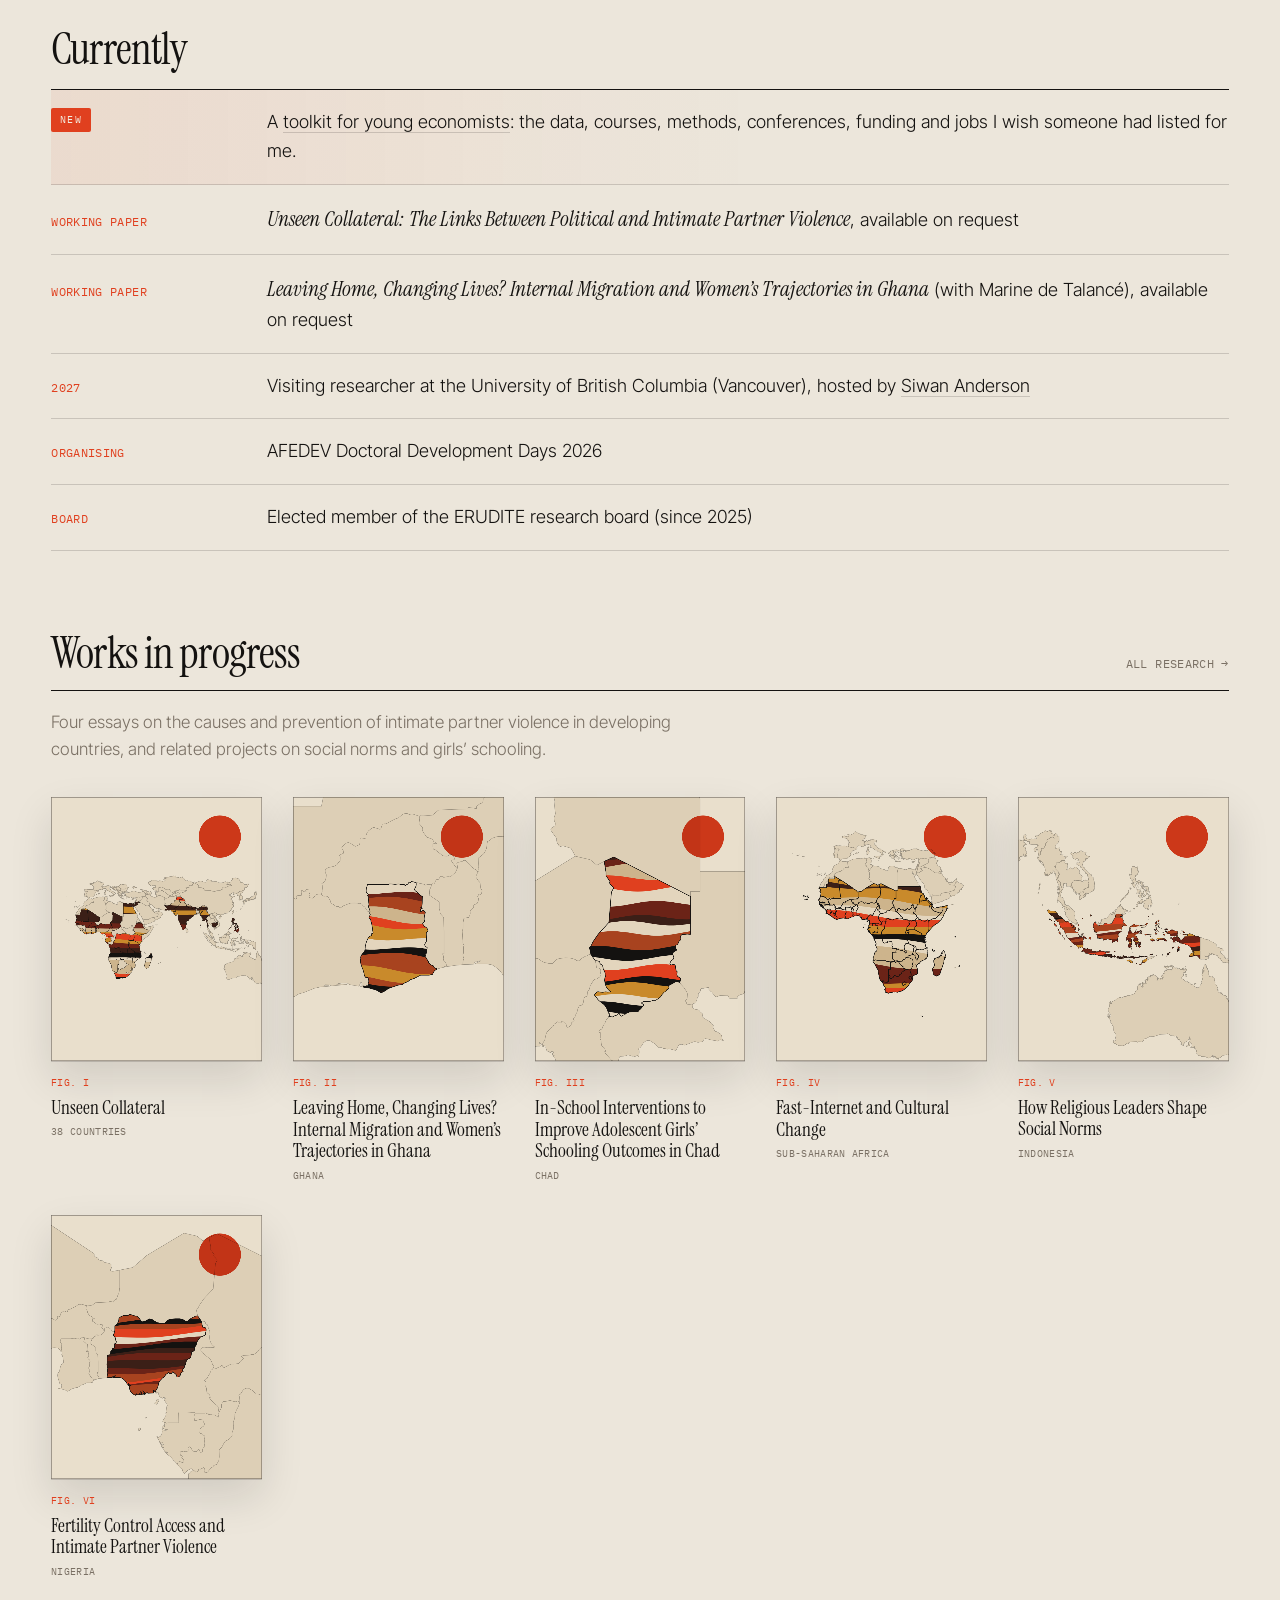
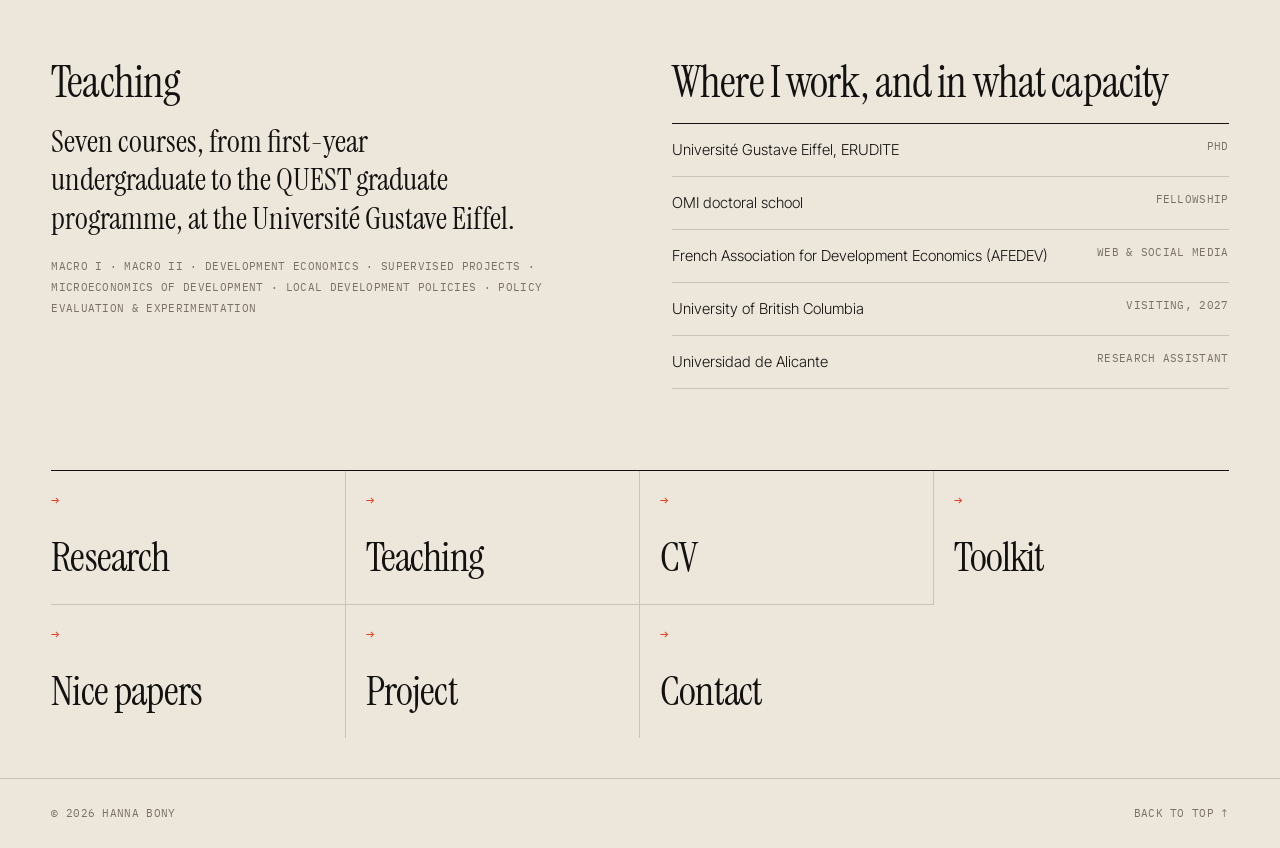
==== commit 2d184a7a: "Add files via upload" ====
--- a/index.html
+++ b/index.html
@@ -4,19 +4,19 @@
   <meta charset="UTF-8">
   <meta name="viewport" content="width=device-width, initial-scale=1.0">
   <title>Hanna Bony</title>
-  <meta name="description" content="Hanna Bony — third-year PhD candidate in Economics at Université Gustave Eiffel (ERUDITE). Research on intimate partner violence, gender-based violence and social norms in developing countries.">
+  <meta name="description" content="Hanna Bony, third-year PhD candidate in Economics at Université Gustave Eiffel (ERUDITE). Research on intimate partner violence, gender-based violence and social norms in developing countries.">
   <link rel="canonical" href="https://hannabony.com/">
   <meta property="og:type" content="website">
   <meta property="og:url" content="https://hannabony.com/">
-  <meta property="og:title" content="Hanna Bony — PhD candidate in Economics">
+  <meta property="og:title" content="Hanna Bony, PhD candidate in Economics">
   <meta property="og:description" content="Third-year PhD candidate in Economics at Université Gustave Eiffel (ERUDITE). Research on intimate partner violence, gender-based violence and social norms in developing countries.">
   <meta property="og:image" content="https://hannabony.com/photo.jpg">
   <meta name="twitter:card" content="summary">
-  <script type="application/ld+json">{"@context": "https://schema.org", "@type": "Person", "name": "Hanna Bony", "url": "https://hannabony.com/", "image": "https://hannabony.com/photo.jpg", "jobTitle": "PhD candidate in Economics", "email": "mailto:hannabony@outlook.fr", "affiliation": {"@type": "Organization", "name": "Université Gustave Eiffel — ERUDITE"}, "knowsAbout": ["Development economics", "Intimate partner violence", "Gender-based violence", "Social norms", "Impact evaluation"], "sameAs": ["https://bsky.app/profile/hannabony.bsky.social", "http://www.linkedin.com/in/hanna-bony-2665b8172", "https://github.com/HannaBony"]}</script>
+  <script type="application/ld+json">{"@context": "https://schema.org", "@type": "Person", "name": "Hanna Bony", "url": "https://hannabony.com/", "image": "https://hannabony.com/photo.jpg", "jobTitle": "PhD candidate in Economics", "email": "mailto:hannabony@outlook.fr", "affiliation": {"@type": "Organization", "name": "Université Gustave Eiffel, ERUDITE"}, "knowsAbout": ["Development economics", "Intimate partner violence", "Gender-based violence", "Social norms", "Impact evaluation"], "sameAs": ["https://bsky.app/profile/hannabony.bsky.social", "http://www.linkedin.com/in/hanna-bony-2665b8172", "https://github.com/HannaBony"]}</script>
   <link rel="preconnect" href="https://fonts.googleapis.com">
   <link rel="preconnect" href="https://fonts.gstatic.com" crossorigin>
   <link href="https://fonts.googleapis.com/css2?family=Instrument+Serif:ital@0;1&family=Inter+Tight:wght@300;400;500&family=IBM+Plex+Mono:wght@400;500&display=swap" rel="stylesheet">
-  <link rel="stylesheet" href="galerie.css?v=20261108">
+  <link rel="stylesheet" href="galerie.css?v=20261113">
   <link rel="icon" href="data:image/svg+xml,<svg xmlns='http://www.w3.org/2000/svg' viewBox='0 0 32 32'><rect width='32' height='32' fill='%23ece6db'/><path d='M0 22 L10 14 L16 8 L22 14 L32 20 V32 H0Z' fill='%236b2317'/><path d='M0 26 L10 19 L16 14 L22 19 L32 24 V32 H0Z' fill='%23c98a2b'/><path d='M0 29 L10 24 L16 20 L22 24 L32 28 V32 H0Z' fill='%23141210'/></svg>">
 </head>
 <body data-view="home">
@@ -52,7 +52,7 @@
       <span class="label-n">N° 001</span>
       <span>Hanna Bony</span>
       <span class="it"><span lang="en">Third-year PhD candidate in Economics</span><span lang="fr">Doctorante en économie, 3ᵉ année</span></span>
-      <span>Université Gustave Eiffel — Érudite</span>
+      <span>Université Gustave Eiffel, Érudite</span>
       <span class="label-rule"></span>
       <span class="dim"><span lang="en">Medium: survey data, causal inference, fieldwork</span><span lang="fr">Technique : données d'enquête, inférence causale, terrain</span></span>
     </div>
@@ -85,8 +85,8 @@
         <div class="cols">
           <p lang="en">
             My thesis is supervised by
-            <a href="https://marinedetalance.weebly.com/" target="_blank">Marine de Talancé</a> (Univ. Gustave Eiffel — Érudite) and
-            <a href="https://www.catherinebros.com/" target="_blank">Catherine Bros</a> (Univ. de Tours — LÉO).
+            <a href="https://marinedetalance.weebly.com/" target="_blank">Marine de Talancé</a> (Univ. Gustave Eiffel, Érudite) and
+            <a href="https://www.catherinebros.com/" target="_blank">Catherine Bros</a> (Univ. de Tours: LÉO).
             I am a Research Assistant for
             <a href="https://annasanzdegaldeano.com/" target="_blank">Anna Sanz-de-Galdeano</a> and
             <a href="https://www.jsmessina.com/" target="_blank">Julián Messina</a> (Universidad de Alicante), and previously for
@@ -95,8 +95,8 @@
           </p>
           <p lang="fr">
             Ma thèse est dirigée par
-            <a href="https://marinedetalance.weebly.com/" target="_blank">Marine de Talancé</a> (Univ. Gustave Eiffel — Érudite) et
-            <a href="https://www.catherinebros.com/" target="_blank">Catherine Bros</a> (Univ. de Tours — LÉO).
+            <a href="https://marinedetalance.weebly.com/" target="_blank">Marine de Talancé</a> (Univ. Gustave Eiffel, Érudite) et
+            <a href="https://www.catherinebros.com/" target="_blank">Catherine Bros</a> (Univ. de Tours, LÉO).
             Je suis assistante de recherche pour
             <a href="https://annasanzdegaldeano.com/" target="_blank">Anna Sanz-de-Galdeano</a> et
             <a href="https://www.jsmessina.com/" target="_blank">Julián Messina</a> (Universidad de Alicante), et je l'ai été pour
@@ -140,18 +140,18 @@
       <ul class="now">
         <li class="now-new">
           <span class="mono new-tag"><span lang="en">New</span><span lang="fr">Nouveau</span></span>
-          <span lang="en">A <a href="#resources" data-go="resources">toolkit for young economists</a> — the data, courses, methods, conferences, funding and jobs I wish someone had listed for me.</span>
-          <span lang="fr">Une <a href="#resources" data-go="resources">boîte à outils pour les jeunes économistes</a> — les données, cours, méthodes, conférences, financements et emplois que j’aurais aimé trouver listés quelque part.</span>
+          <span lang="en">A <a href="#resources" data-go="resources">toolkit for young economists</a>: the data, courses, methods, conferences, funding and jobs I wish someone had listed for me.</span>
+          <span lang="fr">Une <a href="#resources" data-go="resources">boîte à outils pour les jeunes économistes</a> : les données, cours, méthodes, conférences, financements et emplois que j’aurais aimé trouver listés quelque part.</span>
         </li>
         <li>
           <span class="mono accent"><span lang="en">Working paper</span><span lang="fr">Document de travail</span></span>
-          <span lang="en"><em>Unseen Collateral: The Links Between Political and Intimate Partner Violence</em> — available on request</span>
-          <span lang="fr"><em>Unseen Collateral: The Links Between Political and Intimate Partner Violence</em> — disponible sur demande</span>
+          <span lang="en"><em>Unseen Collateral: The Links Between Political and Intimate Partner Violence</em>, available on request</span>
+          <span lang="fr"><em>Unseen Collateral: The Links Between Political and Intimate Partner Violence</em>, disponible sur demande</span>
         </li>
         <li>
           <span class="mono accent"><span lang="en">Working paper</span><span lang="fr">Document de travail</span></span>
-          <span lang="en"><em>Leaving Home, Changing Lives? Internal Migration and Women’s Trajectories in Ghana</em> (with Marine de Talancé) — available on request</span>
-          <span lang="fr"><em>Leaving Home, Changing Lives? Internal Migration and Women’s Trajectories in Ghana</em> (avec Marine de Talancé) — disponible sur demande</span>
+          <span lang="en"><em>Leaving Home, Changing Lives? Internal Migration and Women’s Trajectories in Ghana</em> (with Marine de Talancé), available on request</span>
+          <span lang="fr"><em>Leaving Home, Changing Lives? Internal Migration and Women’s Trajectories in Ghana</em> (avec Marine de Talancé), disponible sur demande</span>
         </li>
         <li>
           <span class="mono accent"><span lang="en">2027</span><span lang="fr">2027</span></span>
@@ -176,7 +176,7 @@
         <h2 class="block-title"><span lang="en">Works in progress</span><span lang="fr">Travaux en cours</span></h2>
         <a class="mono more" href="#research"><span lang="en">All research</span><span lang="fr">Toute la recherche</span> →</a>
       </div>
-      <p class="block-intro"><span lang="en">Four essays on the causes and prevention of intimate partner violence in developing countries — and related projects on social norms and girls’ schooling.</span><span lang="fr">Quatre essais sur les causes et la prévention des violences conjugales dans les pays en développement, et des projets connexes sur les normes sociales et la scolarisation des filles.</span></p>
+      <p class="block-intro"><span lang="en">Four essays on the causes and prevention of intimate partner violence in developing countries, and related projects on social norms and girls’ schooling.</span><span lang="fr">Quatre essais sur les causes et la prévention des violences conjugales dans les pays en développement, et des projets connexes sur les normes sociales et la scolarisation des filles.</span></p>
       <div class="wall">
         <a class="frame" href="#research" data-open="0">
           <canvas data-map="dhs" data-seed="31" data-frame="tall"></canvas>
@@ -203,10 +203,10 @@
           <span class="mono dim"><span lang="en">Sub-Saharan Africa</span><span lang="fr">Afrique subsaharienne</span></span>
         </a>
         <a class="frame" href="#research" data-open="4">
-          <canvas data-map="ssa" data-seed="65" data-frame="tall"></canvas>
+          <canvas data-map="indonesia" data-seed="65" data-frame="tall"></canvas>
           <span class="mono accent">Fig. V</span>
           <span class="frame-title">How Religious Leaders Shape Social Norms</span>
-          <span class="mono dim"><span lang="en">Sub-Saharan Africa</span><span lang="fr">Afrique subsaharienne</span></span>
+          <span class="mono dim"><span lang="en">Indonesia</span><span lang="fr">Indonésie</span></span>
         </a>
         <a class="frame" href="#research" data-open="5">
           <canvas data-map="nigeria" data-seed="99" data-frame="tall"></canvas>
@@ -226,7 +226,7 @@
       <div>
         <h2 class="block-title"><span lang="en">Where I work, and in what capacity</span><span lang="fr">Où je travaille, et à quel titre</span></h2>
         <ul class="simple">
-          <li><span>Université Gustave Eiffel — ERUDITE</span><span class="mono dim"><span lang="en">PhD</span><span lang="fr">Doctorat</span></span></li>
+          <li><span>Université Gustave Eiffel, ERUDITE</span><span class="mono dim"><span lang="en">PhD</span><span lang="fr">Doctorat</span></span></li>
           <li><span><span lang="en">OMI doctoral school</span><span lang="fr">École doctorale OMI</span></span><span class="mono dim"><span lang="en">Fellowship</span><span lang="fr">Contrat doctoral</span></span></li>
           <li><span><span lang="en">French Association for Development Economics (AFEDEV)</span><span lang="fr">Association française d'économie du développement (AFEDEV)</span></span><span class="mono dim"><span lang="en">Web &amp; social media</span><span lang="fr">Web et réseaux</span></span></li>
           <li><span>University of British Columbia</span><span class="mono dim"><span lang="en">Visiting, 2027</span><span lang="fr">Invitée, 2027</span></span></li>
@@ -254,8 +254,7 @@
       <p class="thesis-title">“Four essays on the causes and prevention of intimate partner violence in developing countries”</p>
       <p class="mono dim">
         <span lang="en">Supervised by</span><span lang="fr">Sous la direction de</span>
-        <a href="https://marinedetalance.weebly.com/" target="_blank">Marine de Talancé</a> (Université Gustave Eiffel) &amp; <a href="https://www.catherinebros.com/" target="_blank">Catherine Bros</a> (Université de Tours), 2024 —
-      </p>
+        <a href="https://marinedetalance.weebly.com/" target="_blank">Marine de Talancé</a> (Université Gustave Eiffel) &amp; <a href="https://www.catherinebros.com/" target="_blank">Catherine Bros</a> (Université de Tours), <span lang="en">since 2024.</span><span lang="fr">depuis 2024.</span></p>
     </div>
 
     <div class="block">
@@ -285,19 +284,19 @@
             </figure>
             <dl class="work-meta mono">
               <dt lang="en">Setting</dt><dt lang="fr">Terrain</dt>
-              <dd><span lang="en">38 low- and middle-income countries — Africa, Middle East, Asia</span><span lang="fr">38 pays à revenu faible et intermédiaire — Afrique, Moyen-Orient, Asie</span></dd>
+              <dd><span lang="en">38 low- and middle-income countries: Africa, Middle East, Asia</span><span lang="fr">38 pays à revenu faible et intermédiaire : Afrique, Moyen-Orient, Asie</span></dd>
               <dt lang="en">Data</dt><dt lang="fr">Données</dt>
               <dd><span lang="en">81 geolocated Demographic and Health Surveys (2003–2023) matched with ACLED battles, riots and violence against civilians within 10 km of each cluster</span><span lang="fr">81 Enquêtes démographiques et de santé géolocalisées (2003–2023), appariées aux batailles, émeutes et violences contre les civils recensées par ACLED dans un rayon de 10 km</span></dd>
               <dt lang="en">Method</dt><dt lang="fr">Méthode</dt>
-              <dd><span lang="en">Sharp Regression Discontinuity in Time — women interviewed just before vs. just after a nearby event, within a one-year window</span><span lang="fr">Régression sur discontinuité temporelle — femmes interrogées juste avant ou juste après un événement proche, sur une fenêtre d’un an</span></dd>
+              <dd><span lang="en">Sharp Regression Discontinuity in Time: women interviewed just before vs. just after a nearby event, within a one-year window</span><span lang="fr">Régression sur discontinuité temporelle : femmes interrogées juste avant ou juste après un événement proche, sur une fenêtre d’un an</span></dd>
               <dt>JEL</dt>
               <dd>D74 · J12 · J16 · Q34</dd>
               <dt lang="en">Status</dt><dt lang="fr">Statut</dt>
               <dd><span lang="en">Working paper available on request</span><span lang="fr">Document de travail disponible sur demande</span></dd>
               <dt lang="en">Abstract</dt><dt lang="fr">Résumé</dt>
               <dd class="abstract">
-                <p lang="en">This paper examines the short-term effects of conflict events on intimate partner violence (IPV) in low- and middle-income countries. Using geolocated data from 81 Demographic and Health Surveys matched with conflict events from the Armed Conflict Location and Event Data (ACLED) project, I exploit variation in the timing of women’s interviews relative to nearby conflict events through a Regression Discontinuity in Time design. The results show that exposure to a single conflict event—particularly battles and riots—leads to a significant increase in the probability of experiencing physical and emotional IPV in the months that follow. No significant effect is found for sexual violence or for attitudes justifying IPV. Analysis of potential mechanisms suggests that these effects may be driven by increased relational control, stress linked to media exposure, and conflict-induced shifts in household economic roles. These findings highlight how even isolated episodes of violence can have spillover effects within households, reinforcing the need to incorporate IPV prevention into conflict response strategies.</p>
-                <p lang="fr">Cet article examine les effets à court terme des événements conflictuels sur les violences conjugales dans les pays à revenu faible et intermédiaire. À partir de données géolocalisées issues de 81 Enquêtes démographiques et de santé (EDS), appariées aux événements conflictuels du projet Armed Conflict Location and Event Data (ACLED), j’exploite la variation du moment des entretiens des femmes par rapport aux événements conflictuels proches, au moyen d’un design de régression sur discontinuité temporelle. Les résultats montrent que l’exposition à un seul événement conflictuel — en particulier les batailles et les émeutes — entraîne une hausse significative de la probabilité de subir des violences conjugales physiques et émotionnelles dans les mois qui suivent. Aucun effet significatif n’apparaît pour les violences sexuelles ni pour les attitudes justifiant ces violences. L’analyse des mécanismes possibles suggère que ces effets pourraient s’expliquer par un contrôle accru au sein du couple, un stress lié à l’exposition médiatique et des changements de rôles économiques dans le ménage induits par le conflit. Ces résultats montrent que même des épisodes de violence isolés peuvent avoir des effets de débordement au sein des ménages, et soulignent la nécessité d’intégrer la prévention des violences conjugales dans les stratégies de réponse aux conflits.</p>
+                <p lang="en">This paper examines the short-term effects of conflict events on intimate partner violence (IPV) in low- and middle-income countries. Using geolocated data from 81 Demographic and Health Surveys matched with conflict events from the Armed Conflict Location and Event Data (ACLED) project, I exploit variation in the timing of women’s interviews relative to nearby conflict events through a Regression Discontinuity in Time design. The results show that exposure to a single conflict event (particularly battles and riots) leads to a significant increase in the probability of experiencing physical and emotional IPV in the months that follow. No significant effect is found for sexual violence or for attitudes justifying IPV. Analysis of potential mechanisms suggests that these effects may be driven by increased relational control, stress linked to media exposure, and conflict-induced shifts in household economic roles. These findings highlight how even isolated episodes of violence can have spillover effects within households, reinforcing the need to incorporate IPV prevention into conflict response strategies.</p>
+                <p lang="fr">Cet article examine les effets à court terme des événements conflictuels sur les violences conjugales dans les pays à revenu faible et intermédiaire. À partir de données géolocalisées issues de 81 Enquêtes démographiques et de santé (EDS), appariées aux événements conflictuels du projet Armed Conflict Location and Event Data (ACLED), j’exploite la variation du moment des entretiens des femmes par rapport aux événements conflictuels proches, au moyen d’un design de régression sur discontinuité temporelle. Les résultats montrent que l’exposition à un seul événement conflictuel (en particulier les batailles et les émeutes) entraîne une hausse significative de la probabilité de subir des violences conjugales physiques et émotionnelles dans les mois qui suivent. Aucun effet significatif n’apparaît pour les violences sexuelles ni pour les attitudes justifiant ces violences. L’analyse des mécanismes possibles suggère que ces effets pourraient s’expliquer par un contrôle accru au sein du couple, un stress lié à l’exposition médiatique et des changements de rôles économiques dans le ménage induits par le conflit. Ces résultats montrent que même des épisodes de violence isolés peuvent avoir des effets de débordement au sein des ménages, et soulignent la nécessité d’intégrer la prévention des violences conjugales dans les stratégies de réponse aux conflits.</p>
               </dd>
               <dt lang="en">Countries</dt><dt lang="fr">Pays</dt>
               <dd><ul class="countries"><li><span>Angola</span><span class="dim">2015</span></li><li><span>Benin</span><span class="dim">2017</span></li><li><span>Burkina Faso</span><span class="dim">2010, 2021</span></li><li><span>Burundi</span><span class="dim">2015</span></li><li><span>Cambodia</span><span class="dim">2014, 2021</span></li><li><span>Cameroon</span><span class="dim">2004, 2011, 2018</span></li><li><span>Chad</span><span class="dim">2014</span></li><li><span>DR Congo</span><span class="dim">2007, 2013</span></li><li><span>Côte d’Ivoire</span><span class="dim">2011, 2021</span></li><li><span>Egypt</span><span class="dim">2005, 2014</span></li><li><span>Ethiopia</span><span class="dim">2016</span></li><li><span>Gabon</span><span class="dim">2012, 2019</span></li><li><span>Gambia</span><span class="dim">2019</span></li><li><span>Ghana</span><span class="dim">2008, 2022</span></li><li><span>India</span><span class="dim">2015, 2019</span></li><li><span>Jordan</span><span class="dim">2017, 2023</span></li><li><span>Kenya</span><span class="dim">2003, 2008, 2014, 2022</span></li><li><span>Liberia</span><span class="dim">2007, 2019</span></li><li><span>Madagascar</span><span class="dim">2021</span></li><li><span>Malawi</span><span class="dim">2004, 2010, 2015</span></li><li><span>Mali</span><span class="dim">2006, 2012</span></li><li><span>Mauritania</span><span class="dim">—</span></li><li><span>Mozambique</span><span class="dim">2011, 2015, 2022</span></li><li><span>Myanmar</span><span class="dim">2015</span></li><li><span>Namibia</span><span class="dim">2013</span></li><li><span>Nepal</span><span class="dim">2011, 2016, 2022</span></li><li><span>Nigeria</span><span class="dim">2008, 2013, 2018</span></li><li><span>Pakistan</span><span class="dim">—</span></li><li><span>Philippines</span><span class="dim">2017, 2022</span></li><li><span>Rwanda</span><span class="dim">2005, 2010, 2014, 2019</span></li><li><span>Senegal</span><span class="dim">2018, 2019</span></li><li><span>Sierra Leone</span><span class="dim">2013, 2019</span></li><li><span>South Africa</span><span class="dim">2016</span></li><li><span>Tanzania</span><span class="dim">2010, 2015, 2022</span></li><li><span>Togo</span><span class="dim">—</span></li><li><span>Uganda</span><span class="dim">2006, 2011, 2016</span></li><li><span>Zambia</span><span class="dim">2007, 2013, 2018</span></li><li><span>Zimbabwe</span><span class="dim">2005, 2010, 2015</span></li></ul></dd>
@@ -322,9 +321,9 @@
               <dt lang="en">Setting</dt><dt lang="fr">Terrain</dt>
               <dd><span lang="en">Ghana</span><span lang="fr">Ghana</span></dd>
               <dt lang="en">Co-author</dt><dt lang="fr">Co-autrice</dt>
-              <dd><a href="https://marinedetalance.weebly.com/" target="_blank">Marine de Talancé</a> — Université Gustave Eiffel</dd>
+              <dd><a href="https://marinedetalance.weebly.com/" target="_blank">Marine de Talancé</a>, Université Gustave Eiffel</dd>
               <dt lang="en">Data</dt><dt lang="fr">Données</dt>
-              <dd><span lang="en">Ghana Socioeconomic Panel Survey — four waves following the same individuals, GPS location of every household, retrospective migration histories</span><span lang="fr">Ghana Socioeconomic Panel Survey — quatre vagues suivant les mêmes individus, localisation GPS de chaque ménage, historiques migratoires rétrospectifs</span></dd>
+              <dd><span lang="en">Ghana Socioeconomic Panel Survey: four waves following the same individuals, GPS location of every household, retrospective migration histories</span><span lang="fr">Ghana Socioeconomic Panel Survey : quatre vagues suivant les mêmes individus, localisation GPS de chaque ménage, historiques migratoires rétrospectifs</span></dd>
               <dt lang="en">Method</dt><dt lang="fr">Méthode</dt>
               <dd><span lang="en">Interaction-weighted event study (Sun &amp; Abraham, 2021) with individual fixed effects, comparing migrants to women who never migrate</span><span lang="fr">Étude d’événements pondérée par interaction (Sun &amp; Abraham, 2021) avec effets fixes individuels, comparant les migrantes aux femmes qui ne migrent jamais</span></dd>
               <dt>JEL</dt>
@@ -361,9 +360,9 @@
               <dt lang="en">Setting</dt><dt lang="fr">Terrain</dt>
               <dd><span lang="en">Chad</span><span lang="fr">Tchad</span></dd>
               <dt lang="en">Co-authors</dt><dt lang="fr">Co-autrices</dt>
-              <dd><a href="https://blogs.worldbank.org/en/team/c/claire-boxho" target="_blank">Claire Boxho</a> — <span lang="en">World Bank</span><span lang="fr">Banque mondiale</span><br><a href="https://sites.google.com/view/sarahdeschenes/home" target="_blank">Sarah Deschênes</a></dd>
+              <dd><a href="https://blogs.worldbank.org/en/team/c/claire-boxho" target="_blank">Claire Boxho</a>, <span lang="en">World Bank</span><span lang="fr">Banque mondiale</span><br><a href="https://sites.google.com/view/sarahdeschenes/home" target="_blank">Sarah Deschênes</a></dd>
               <dt lang="en">Partners</dt><dt lang="fr">Partenaires</dt>
-              <dd><span lang="en">A research project with the World Bank and its <a href="https://www.worldbank.org/en/programs/africa-gender-innovation-lab" target="_blank">Africa Gender Innovation Lab (GIL) ↗</a>, carried out within the SWEDD+ programme — Sahel Women’s Empowerment and Demographic Dividend.</span><span lang="fr">Un projet de recherche mené avec la Banque mondiale et son <a href="https://www.worldbank.org/en/programs/africa-gender-innovation-lab" target="_blank">Africa Gender Innovation Lab (GIL) ↗</a>, dans le cadre du programme SWEDD+ — Autonomisation des femmes et dividende démographique au Sahel.</span></dd>
+              <dd><span lang="en">A research project with the World Bank and its <a href="https://www.worldbank.org/en/programs/africa-gender-innovation-lab" target="_blank">Africa Gender Innovation Lab (GIL) ↗</a>, carried out within the SWEDD+ programme: Sahel Women’s Empowerment and Demographic Dividend.</span><span lang="fr">Un projet de recherche mené avec la Banque mondiale et son <a href="https://www.worldbank.org/en/programs/africa-gender-innovation-lab" target="_blank">Africa Gender Innovation Lab (GIL) ↗</a>, dans le cadre du programme SWEDD+ : Autonomisation des femmes et dividende démographique au Sahel.</span></dd>
               <dt lang="en">Method</dt><dt lang="fr">Méthode</dt>
               <dd><span lang="en">Randomised controlled trial</span><span lang="fr">Essai randomisé contrôlé</span></dd>
               <dt lang="en">Abstract</dt><dt lang="fr">Résumé</dt>
@@ -389,7 +388,7 @@
               <dt lang="en">Setting</dt><dt lang="fr">Terrain</dt>
               <dd><span lang="en">Sub-Saharan Africa</span><span lang="fr">Afrique subsaharienne</span></dd>
               <dt lang="en">Co-author</dt><dt lang="fr">Co-auteur</dt>
-              <dd><a href="https://sites.google.com/view/jgarciahombrados/" target="_blank">Jorge García-Hombrados</a> — Universidad Carlos III de Madrid (UC3M)</dd>
+              <dd><a href="https://sites.google.com/view/jgarciahombrados/" target="_blank">Jorge García-Hombrados</a>, Universidad Carlos III de Madrid (UC3M)</dd>
               <dt lang="en">Abstract</dt><dt lang="fr">Résumé</dt>
               <dd class="soon"><span lang="en">Coming soon.</span><span lang="fr">Bientôt disponible.</span></dd>
             </dl>
@@ -406,14 +405,14 @@
           </button>
           <div class="work-body"><div class="work-inner">
             <figure class="work-art">
-              <canvas data-map="ssa" data-seed="48"></canvas>
-              <figcaption class="mono"><span>Fig. V</span><span class="dim"><span lang="en">Sub-Saharan Africa</span><span lang="fr">Afrique subsaharienne</span></span></figcaption>
+              <canvas data-map="indonesia" data-seed="48"></canvas>
+              <figcaption class="mono"><span>Fig. V</span><span class="dim"><span lang="en">Indonesia</span><span lang="fr">Indonésie</span></span></figcaption>
             </figure>
             <dl class="work-meta mono">
               <dt lang="en">Setting</dt><dt lang="fr">Terrain</dt>
-              <dd><span lang="en">Sub-Saharan Africa</span><span lang="fr">Afrique subsaharienne</span></dd>
+              <dd><span lang="en">Indonesia</span><span lang="fr">Indonésie</span></dd>
               <dt lang="en">Co-authors</dt><dt lang="fr">Co-auteurs</dt>
-              <dd><a href="https://sites.google.com/view/jgarciahombrados/" target="_blank">Jorge García-Hombrados</a> — Universidad Carlos III de Madrid (UC3M)<br><a href="https://dperezparra.github.io/" target="_blank">Daniel Pérez-Parra</a> — IRD, LEDa-DIAL (Université Paris-Dauphine)</dd>
+              <dd><a href="https://sites.google.com/view/jgarciahombrados/" target="_blank">Jorge García-Hombrados</a>, Universidad Carlos III de Madrid (UC3M)<br><a href="https://dperezparra.github.io/" target="_blank">Daniel Pérez-Parra</a>, IRD, LEDa-DIAL (Université Paris-Dauphine)</dd>
               <dt lang="en">Abstract</dt><dt lang="fr">Résumé</dt>
               <dd class="soon"><span lang="en">Coming soon.</span><span lang="fr">Bientôt disponible.</span></dd>
             </dl>
@@ -445,7 +444,7 @@
     </div>
 
     <div class="block">
-      <h2 class="block-title"><span lang="en">Presentations</span><span lang="fr">Présentations</span> <span class="mono dim">2025—2026</span></h2>
+      <h2 class="block-title"><span lang="en">Presentations</span><span lang="fr">Présentations</span> <span class="mono dim">2025–2026</span></h2>
       <ul class="talks">
         <li><span>Workshop on Gender Issues and Development</span><span class="mono dim">Cergy, France<span class="talk-yr">2026</span></span></li>
         <li><span>Spanish Workshop on Development Economics</span><span class="mono dim">Madrid, <span lang="en">Spain</span><span lang="fr">Espagne</span></span></li>
@@ -465,8 +464,8 @@
   <section class="view" data-view="teaching" data-title-en="Teaching" data-title-fr="Enseignement">
     <div class="block">
       <p class="lead-note">
-        <span lang="en">Teaching Assistant at the Université Gustave Eiffel since 2024 — 64 hours per year.</span>
-        <span lang="fr">Chargée de TD à l'Université Gustave Eiffel depuis 2024 — 64 heures par an.</span>
+        <span lang="en">Teaching Assistant at the Université Gustave Eiffel since 2024, 64 hours per year.</span>
+        <span lang="fr">Chargée de TD à l'Université Gustave Eiffel depuis 2024, 64 heures par an.</span>
       </p>
     </div>
 
@@ -495,22 +494,22 @@
       <h2 class="block-title"><span lang="en">Bachelor</span><span lang="fr">Licence</span> <span class="mono dim">BSc</span></h2>
       <ol class="courses">
         <li>
-          <span class="mono accent">2025—26</span>
+          <span class="mono accent">2025–26</span>
           <h3><span lang="en">Development Economics</span><span lang="fr">Économie du développement</span></h3>
           <span class="mono dim"><span lang="en">BSc Economics, 3rd year</span><span lang="fr">L3 Économie</span></span>
         </li>
         <li>
-          <span class="mono accent">2025—26</span>
+          <span class="mono accent">2025–26</span>
           <h3><span lang="en">Supervised Projects in Economics</span><span lang="fr">Projets tutorés en économie</span></h3>
           <span class="mono dim"><span lang="en">BSc Economics, 3rd year</span><span lang="fr">L3 Économie</span></span>
         </li>
         <li>
-          <span class="mono accent">2024—26</span>
+          <span class="mono accent">2024–26</span>
           <h3><span lang="en">Macroeconomics II</span><span lang="fr">Macroéconomie II</span></h3>
           <span class="mono dim"><span lang="en">BSc Economics &amp; Management, 2nd year</span><span lang="fr">L2 Économie-Gestion</span></span>
         </li>
         <li>
-          <span class="mono accent">2024—26</span>
+          <span class="mono accent">2024–26</span>
           <h3><span lang="en">Macroeconomics I</span><span lang="fr">Macroéconomie I</span></h3>
           <span class="mono dim"><span lang="en">BSc Economics &amp; Management, 1st year</span><span lang="fr">L1 Économie-Gestion</span></span>
         </li>
@@ -532,15 +531,15 @@
       <h2 class="block-title"><span lang="en">Education</span><span lang="fr">Formation</span></h2>
       <ol class="entries">
         <li>
-          <span class="mono accent">2024 —</span>
+          <span class="mono accent">2024 –</span>
           <div>
             <h3><span lang="en">PhD in Economics</span><span lang="fr">Doctorat en économie</span></h3>
-            <p>Université Gustave Eiffel — ERUDITE</p>
+            <p>Université Gustave Eiffel, ERUDITE</p>
           </div>
           <span class="mono dim">Paris</span>
         </li>
         <li>
-          <span class="mono accent">2023—24</span>
+          <span class="mono accent">2023–24</span>
           <div>
             <h3><span lang="en">MSc Development Economics &amp; International Project Management</span><span lang="fr">Master Économie du développement &amp; gestion de projets internationaux</span></h3>
             <p>Université Gustave Eiffel &amp; Université Paris-Est Créteil</p>
@@ -548,7 +547,7 @@
           <span class="mono dim">Paris</span>
         </li>
         <li>
-          <span class="mono accent">2021—22</span>
+          <span class="mono accent">2021–22</span>
           <div>
             <h3><span lang="en">MSc Economic Analysis</span><span lang="fr">Master Analyse économique</span></h3>
             <p>CY Cergy Paris Université &amp; ESSEC Business School</p>
@@ -556,7 +555,7 @@
           <span class="mono dim">Paris</span>
         </li>
         <li>
-          <span class="mono accent">2020—21</span>
+          <span class="mono accent">2020–21</span>
           <div>
             <h3><span lang="en">MSc International Economic Studies</span><span lang="fr">Master Études économiques internationales</span></h3>
             <p>Université Paris-Est Créteil (UPEC)</p>
@@ -564,10 +563,10 @@
           <span class="mono dim">Paris</span>
         </li>
         <li>
-          <span class="mono accent">2017—20</span>
+          <span class="mono accent">2017–20</span>
           <div>
             <h3><span lang="en">BSc Economics</span><span lang="fr">Licence d'économie</span></h3>
-            <p>Université Paris 1 Panthéon-Sorbonne — <span lang="en">Erasmus at Universidad Complutense de Madrid (2019–20)</span><span lang="fr">Erasmus à l'Universidad Complutense de Madrid (2019–20)</span></p>
+            <p>Université Paris 1 Panthéon-Sorbonne · <span lang="en">Erasmus at Universidad Complutense de Madrid (2019–20)</span><span lang="fr">Erasmus à l'Universidad Complutense de Madrid (2019–20)</span></p>
           </div>
           <span class="mono dim">Paris · Madrid</span>
         </li>
@@ -581,15 +580,15 @@
           <span class="mono accent">2027</span>
           <div>
             <h3><span lang="en">Visiting Researcher</span><span lang="fr">Chercheuse invitée</span></h3>
-            <p>University of British Columbia — <span lang="en">hosted by</span><span lang="fr">accueillie par</span> <a href="https://sites.google.com/view/siwan-anderson/home" target="_blank">Siwan Anderson</a></p>
+            <p>University of British Columbia · <span lang="en">hosted by</span><span lang="fr">accueillie par</span> <a href="https://sites.google.com/view/siwan-anderson/home" target="_blank">Siwan Anderson</a></p>
           </div>
           <span class="mono dim">Vancouver, Canada</span>
         </li>
         <li>
-          <span class="mono accent">2024 —</span>
+          <span class="mono accent">2024 –</span>
           <div>
             <h3><span lang="en">Research Assistant</span><span lang="fr">Assistante de recherche</span></h3>
-            <p>Universidad de Alicante — Anna Sanz-de-Galdeano &amp; Julián Messina</p>
+            <p>Universidad de Alicante · Anna Sanz-de-Galdeano &amp; Julián Messina</p>
             <p class="dim"><span lang="en">Migration, education, gender</span><span lang="fr">Migration, éducation, genre</span></p>
           </div>
           <span class="mono dim"><span lang="en">Remote</span><span lang="fr">À distance</span></span>
@@ -598,16 +597,16 @@
           <span class="mono accent">2024</span>
           <div>
             <h3><span lang="en">Research Intern</span><span lang="fr">Stagiaire de recherche</span></h3>
-            <p>Université Gustave Eiffel — ERUDITE — Melika Ben Salem</p>
+            <p>Université Gustave Eiffel, ERUDITE · Melika Ben Salem</p>
             <p class="dim"><span lang="en">Intimate partner violence, impact evaluation</span><span lang="fr">Violences conjugales, évaluation d'impact</span></p>
           </div>
           <span class="mono dim">Champs-sur-Marne</span>
         </li>
         <li>
-          <span class="mono accent">2023—26</span>
+          <span class="mono accent">2023–26</span>
           <div>
             <h3><span lang="en">Research Assistant</span><span lang="fr">Assistante de recherche</span></h3>
-            <p>Universidad Autónoma de Madrid — Jorge García-Hombrados</p>
+            <p>Universidad Autónoma de Madrid · Jorge García-Hombrados</p>
             <p class="dim"><span lang="en">Harmful social norms, gender-based violence, impact evaluation</span><span lang="fr">Normes sociales néfastes, violences de genre, évaluation d'impact</span></p>
           </div>
           <span class="mono dim"><span lang="en">Remote</span><span lang="fr">À distance</span></span>
@@ -635,8 +634,8 @@
       <div class="block">
         <h2 class="block-title"><span lang="en">Service</span><span lang="fr">Responsabilités</span></h2>
         <ul class="simple">
-          <li><span><span lang="en">Co-coordinator of the website and social networks, French Association for Development Economics (AFEDEV)</span><span lang="fr">Co-coordinatrice du site web et des réseaux sociaux de l'Association française d'économie du développement (AFEDEV)</span></span><span class="mono dim">2024 —</span></li>
-          <li><span><span lang="en">Elected member of the ERUDITE research board</span><span lang="fr">Membre élue du conseil de laboratoire de l'ERUDITE</span></span><span class="mono dim">2025 —</span></li>
+          <li><span><span lang="en">Co-coordinator of the website and social networks, French Association for Development Economics (AFEDEV)</span><span lang="fr">Co-coordinatrice du site web et des réseaux sociaux de l'Association française d'économie du développement (AFEDEV)</span></span><span class="mono dim">2024 –</span></li>
+          <li><span><span lang="en">Elected member of the ERUDITE research board</span><span lang="fr">Membre élue du conseil de laboratoire de l'ERUDITE</span></span><span class="mono dim">2025 –</span></li>
           <li><span><span lang="en">Organiser, AFEDEV Doctoral Development Days</span><span lang="fr">Organisatrice des Journées doctorales AFEDEV</span></span><span class="mono dim">2026</span></li>
           <li><span><span lang="en">Referee, Review of Economics of the Household</span><span lang="fr">Rapportrice, Review of Economics of the Household</span></span><span class="mono dim">&nbsp;</span></li>
         </ul>
@@ -666,7 +665,7 @@
       <nav class="res-index" id="res-index" aria-label="Sections">
         <a href="#res-01" data-jump="res-01" class="tile">
           <canvas class="tile-art" data-icon="survey" data-seed="7"></canvas>
-          <span class="tile-meta mono"><span class="tile-n">01</span><span class="tile-c">26</span></span>
+          <span class="tile-meta mono"><span class="tile-n">01</span><span class="tile-c">27</span></span>
           <span class="tile-t"><span lang="en">Data &amp; surveys</span><span lang="fr">Données et enquêtes</span></span>
         </a>
         <a href="#res-02" data-jump="res-02" class="tile">
@@ -681,7 +680,7 @@
         </a>
         <a href="#res-04" data-jump="res-04" class="tile">
           <canvas class="tile-art" data-icon="method" data-seed="46"></canvas>
-          <span class="tile-meta mono"><span class="tile-n">04</span><span class="tile-c">18</span></span>
+          <span class="tile-meta mono"><span class="tile-n">04</span><span class="tile-c">20</span></span>
           <span class="tile-t"><span lang="en">Methods &amp; code</span><span lang="fr">Méthodes et codes</span></span>
         </a>
         <a href="#res-05" data-jump="res-05" class="tile">
@@ -753,7 +752,7 @@
         <figcaption class="mono">
           <span class="cov-cap accent"></span>
           <span class="cov-desc fig-desc"></span>
-          <span class="dim"><span lang="en">Coverage changes over time — check the programme’s own list before relying on it. A few small island states (Maldives, São Tomé and Príncipe, Seychelles, Singapore) are too small to draw at this scale.</span><span lang="fr">La couverture évolue : vérifiez la liste du programme avant de vous y fier. Quelques petits États insulaires (Maldives, São Tomé-et-Príncipe, Seychelles, Singapour) sont trop petits pour être tracés à cette échelle.</span></span>
+          <span class="dim"><span lang="en">Coverage changes over time: check the programme’s own list before relying on it. A few small island states (Maldives, São Tomé and Príncipe, Seychelles, Singapore) are too small to draw at this scale.</span><span lang="fr">La couverture évolue : vérifiez la liste du programme avant de vous y fier. Quelques petits États insulaires (Maldives, São Tomé-et-Príncipe, Seychelles, Singapour) sont trop petits pour être tracés à cette échelle.</span></span>
         </figcaption>
       </figure>
         <ul class="res-list">
@@ -766,7 +765,7 @@
           <li data-level="phd students">
             <canvas class="row-art" data-seed="17" aria-hidden="true"></canvas>
             <span class="res-title"><a href="https://acleddata.com/" target="_blank">ACLED ↗</a></span>
-            <span class="res-desc"><span lang="en">Armed Conflict Location and Event Data: geolocated and dated conflict events — battles, riots, violence against civilians — that can be matched to survey clusters.</span><span lang="fr">Armed Conflict Location and Event Data : événements conflictuels géolocalisés et datés — batailles, émeutes, violences contre les civils — que l’on peut apparier aux grappes d’enquête.</span></span>
+            <span class="res-desc"><span lang="en">Armed Conflict Location and Event Data: geolocated and dated conflict events (battles, riots, violence against civilians) that can be matched to survey clusters.</span><span lang="fr">Armed Conflict Location and Event Data : événements conflictuels géolocalisés et datés (batailles, émeutes, violences contre les civils) que l’on peut apparier aux grappes d’enquête.</span></span>
             <span class="mono dim res-tag"><span lang="en">Free for academic use</span><span lang="fr">Gratuit pour un usage académique</span></span>
           </li>
           <li data-level="phd students">
@@ -776,6 +775,12 @@
             <span class="mono dim res-tag"><span lang="en">Free</span><span lang="fr">Gratuit</span></span>
           </li>
           <li data-level="phd students">
+            <canvas class="row-art" data-seed="1221" aria-hidden="true"></canvas>
+            <span class="res-title"><a href="https://atlaslongitudinaldatasets.ac.uk/" target="_blank">Atlas of Longitudinal Datasets ↗</a><span class="res-meta mono">King’s College London</span></span>
+            <span class="res-desc"><span lang="en">A catalogue of the panel data that exist in the world: cohort studies, household and community panels, biobanks, administrative registries. 2,691 datasets so far, out of more than three thousand identified. It holds no data itself; what it gives you is the existence of a study and the route to its data, since every page sets out the access procedure. Three priorities govern what gets added, and two of them are ours: samples above two thousand people, and studies from low- and middle-income countries. The third is mental health, because the project comes from psychiatric epidemiology, which means violence, distress and depression measures are unusually well indexed here. You filter by design, country, start year, sample and measure; the map view shows at a glance which countries have been followed over time, and that map says a lot. Free, with an account only to save your searches.</span><span lang="fr">Un catalogue des données de panel qui existent dans le monde : cohortes, panels de ménages et de communautés, biobanques, registres administratifs. 2 691 bases à ce jour, sur plus de trois mille repérées. Il n’héberge rien ; ce qu’il donne, c’est l’existence d’une enquête et le chemin vers ses données, puisque chaque fiche détaille la procédure d’accès. Trois priorités commandent ce qui y entre, dont deux sont les nôtres : les échantillons de plus de deux mille personnes, et les enquêtes des pays à revenu faible et intermédiaire. La troisième est la santé mentale, parce que le projet vient de l’épidémiologie psychiatrique, ce qui fait que les mesures de violence, de détresse et de dépression y sont particulièrement bien indexées. On filtre par protocole, pays, année de début, échantillon et instrument ; la vue carte montre d’un coup d’œil quels pays ont été suivis dans le temps, et cette carte en dit long. Gratuit, avec un compte seulement pour enregistrer ses recherches.</span></span>
+            <span class="mono dim res-tag"><span lang="en">Free catalogue</span><span lang="fr">Catalogue gratuit</span></span>
+          </li>
+          <li data-level="phd students">
             <canvas class="row-art" data-seed="31" data-rowcov="lsms" aria-hidden="true"></canvas>
             <span class="res-title"><a href="https://www.worldbank.org/en/programs/lsms" target="_blank">LSMS ↗</a></span>
             <span class="res-desc"><span lang="en">Living Standards Measurement Study: the World Bank’s household panels, including the LSMS-ISA agricultural panels in Africa. The reference for following the same households over time.</span><span lang="fr">Living Standards Measurement Study : les panels ménages de la Banque mondiale, dont les panels agricoles LSMS-ISA en Afrique. La référence pour suivre les mêmes ménages dans le temps.</span></span>
@@ -784,7 +789,7 @@
           <li data-level="phd students">
             <canvas class="row-art" data-seed="38" aria-hidden="true"></canvas>
             <span class="res-title"><a href="https://catalog.ihsn.org/catalog/10355" target="_blank">Ghana Socioeconomic Panel Survey ↗</a></span>
-            <span class="res-desc"><span lang="en">Four waves following the same individuals, with the GPS location of every household — the data behind my paper on internal migration.</span><span lang="fr">Quatre vagues suivant les mêmes individus, avec la localisation GPS de chaque ménage — les données de mon article sur la migration interne.</span></span>
+            <span class="res-desc"><span lang="en">Four waves following the same individuals, with the GPS location of every household: the data behind my paper on internal migration.</span><span lang="fr">Quatre vagues suivant les mêmes individus, avec la localisation GPS de chaque ménage : les données de mon article sur la migration interne.</span></span>
             <span class="mono dim res-tag"><span lang="en">Catalogue entry</span><span lang="fr">Fiche catalogue</span></span>
           </li>
           <li data-level="phd students">
@@ -796,7 +801,7 @@
           <li data-level="phd students">
             <canvas class="row-art" data-seed="52" data-rowcov="afro" aria-hidden="true"></canvas>
             <span class="res-title"><a href="https://www.afrobarometer.org/" target="_blank">Afrobarometer ↗</a></span>
-            <span class="res-desc"><span lang="en">Repeated opinion surveys across some forty African countries: trust, norms, perceptions of institutions. Useful for attitudes rather than behaviour — and it has sister surveys on three other continents.</span><span lang="fr">Enquêtes d’opinion répétées dans une quarantaine de pays africains : confiance, normes, perception des institutions. Utile pour les attitudes plutôt que les comportements — et il existe des enquêtes sœurs sur trois autres continents.</span></span>
+            <span class="res-desc"><span lang="en">Repeated opinion surveys across some forty African countries: trust, norms, perceptions of institutions. Useful for attitudes rather than behaviour, and it has sister surveys on three other continents.</span><span lang="fr">Enquêtes d’opinion répétées dans une quarantaine de pays africains : confiance, normes, perception des institutions. Utile pour les attitudes plutôt que les comportements, et il existe des enquêtes sœurs sur trois autres continents.</span></span>
             <span class="mono dim res-tag"><span lang="en">Free</span><span lang="fr">Gratuit</span></span>
           </li>
           <li data-level="phd students">
@@ -820,13 +825,13 @@
           <li data-level="phd students">
             <canvas class="row-art" data-seed="665" aria-hidden="true"></canvas>
             <span class="res-title"><a href="https://www.worldvaluessurvey.org/" target="_blank">World Values Survey (WVS) ↗</a></span>
-            <span class="res-desc"><span lang="en">Seven waves since 1981 on values and beliefs — religion, gender roles, trust, authority, politics — with the same core questionnaire everywhere, which is what makes it work across regions where the regional barometers do not overlap. Wave 7 covers about sixty-five countries between 2017 and 2022, wave 8 is under way, and there is a 1981–2022 trend file as well as a joint file with the European Values Study. Free, but you fill in a short form saying who you are and what the project is, and you undertake not to redistribute the files.</span><span lang="fr">Sept vagues depuis 1981 sur les valeurs et les croyances — religion, rôles de genre, confiance, autorité, politique — avec le même questionnaire de base partout, ce qui la rend utilisable là où les baromètres régionaux ne se recouvrent pas. La vague 7 couvre environ soixante-cinq pays entre 2017 et 2022, la vague 8 est en cours, et il existe un fichier de tendance 1981-2022 ainsi qu’un fichier conjoint avec l’European Values Study. Gratuit, mais il faut remplir un court formulaire indiquant qui on est et quel est le projet, et s’engager à ne pas rediffuser les fichiers.</span></span>
+            <span class="res-desc"><span lang="en">Seven waves since 1981 on values and beliefs (religion, gender roles, trust, authority, politics) with the same core questionnaire everywhere, which is what makes it work across regions where the regional barometers do not overlap. Wave 7 covers about sixty-five countries between 2017 and 2022, wave 8 is under way, and there is a 1981–2022 trend file as well as a joint file with the European Values Study. Free, but you fill in a short form saying who you are and what the project is, and you undertake not to redistribute the files.</span><span lang="fr">Sept vagues depuis 1981 sur les valeurs et les croyances (religion, rôles de genre, confiance, autorité, politique) avec le même questionnaire de base partout, ce qui la rend utilisable là où les baromètres régionaux ne se recouvrent pas. La vague 7 couvre environ soixante-cinq pays entre 2017 et 2022, la vague 8 est en cours, et il existe un fichier de tendance 1981-2022 ainsi qu’un fichier conjoint avec l’European Values Study. Gratuit, mais il faut remplir un court formulaire indiquant qui on est et quel est le projet, et s’engager à ne pas rediffuser les fichiers.</span></span>
             <span class="mono dim res-tag"><span lang="en">Free, registration required</span><span lang="fr">Gratuit, inscription requise</span></span>
           </li>
           <li data-level="phd students">
             <canvas class="row-art" data-seed="80" data-rowcov="ipums" aria-hidden="true"></canvas>
             <span class="res-title"><a href="https://international.ipums.org/" target="_blank">IPUMS International ↗</a></span>
-            <span class="res-desc"><span lang="en">Harmonised census microdata for over 100 countries — useful for migration and for building context variables.</span><span lang="fr">Microdonnées de recensement harmonisées pour plus de 100 pays — utile pour la migration et pour construire des variables de contexte.</span></span>
+            <span class="res-desc"><span lang="en">Harmonised census microdata for over 100 countries: useful for migration and for building context variables.</span><span lang="fr">Microdonnées de recensement harmonisées pour plus de 100 pays : utile pour la migration et pour construire des variables de contexte.</span></span>
             <span class="mono dim res-tag"><span lang="en">Free, registration required</span><span lang="fr">Gratuit, inscription requise</span></span>
           </li>
           <li data-level="phd students">
@@ -838,7 +843,7 @@
           <li data-level="phd students">
             <canvas class="row-art" data-seed="94" data-rowcov="erf" aria-hidden="true"></canvas>
             <span class="res-title"><a href="https://www.erfdataportal.com/" target="_blank">ERF Open Access Micro Data ↗</a></span>
-            <span class="res-desc"><span lang="en">Labour force and household surveys for the Middle East and North Africa — Egypt, Jordan, Lebanon, Tunisia — through the Economic Research Forum.</span><span lang="fr">Enquêtes emploi et ménages pour le Moyen-Orient et l’Afrique du Nord — Égypte, Jordanie, Liban, Tunisie — via l’Economic Research Forum.</span></span>
+            <span class="res-desc"><span lang="en">Labour force and household surveys for the Middle East and North Africa (Egypt, Jordan, Lebanon, Tunisia) through the Economic Research Forum.</span><span lang="fr">Enquêtes emploi et ménages pour le Moyen-Orient et l’Afrique du Nord (Égypte, Jordanie, Liban, Tunisie) via l’Economic Research Forum.</span></span>
             <span class="mono dim res-tag"><span lang="en">Free, registration required</span><span lang="fr">Gratuit, inscription requise</span></span>
           </li>
           <li data-level="phd">
@@ -849,27 +854,27 @@
           </li>
           <li data-level="phd students">
             <canvas class="row-art" data-seed="658" aria-hidden="true"></canvas>
-            <span class="res-title"><a href="https://proyectos.inei.gob.pe/microdatos/" target="_blank">INEI Microdatos — <span lang="en">Peru</span><span lang="fr">Pérou</span> ↗</a></span>
-            <span class="res-desc"><span lang="en">Peru’s statistics institute puts the microdata of all its surveys online, module by module, with the questionnaires and the variable dictionaries, in SPSS and Excel format: the ENAHO household survey, the ENDES demographic and health survey, the time-use survey, the agricultural and population censuses, and ENPOVE on the Venezuelan population living in the country. You pick a survey, a year and a period, and you download — no account, no form. One of the most open national portals in Latin America, and a useful yardstick for how little most countries release.</span><span lang="fr">L’institut de statistique péruvien met en ligne les microdonnées de toutes ses enquêtes, module par module, avec les questionnaires et les dictionnaires de variables, au format SPSS et Excel : l’enquête ménages ENAHO, l’enquête démographique et de santé ENDES, l’enquête emploi du temps, les recensements agricoles et de population, et ENPOVE sur la population vénézuélienne résidant dans le pays. On choisit une enquête, une année, une période, et on télécharge — sans compte et sans formulaire. L’un des portails nationaux les plus ouverts d’Amérique latine, et un bon point de comparaison pour mesurer à quel point la plupart des pays diffusent peu.</span></span>
+            <span class="res-title"><a href="https://proyectos.inei.gob.pe/microdatos/" target="_blank">INEI Microdatos · <span lang="en">Peru</span><span lang="fr">Pérou</span> ↗</a></span>
+            <span class="res-desc"><span lang="en">Peru’s statistics institute puts the microdata of all its surveys online, module by module, with the questionnaires and the variable dictionaries, in SPSS and Excel format: the ENAHO household survey, the ENDES demographic and health survey, the time-use survey, the agricultural and population censuses, and ENPOVE on the Venezuelan population living in the country. You pick a survey, a year and a period, and you download: no account, no form. One of the most open national portals in Latin America, and a useful yardstick for how little most countries release.</span><span lang="fr">L’institut de statistique péruvien met en ligne les microdonnées de toutes ses enquêtes, module par module, avec les questionnaires et les dictionnaires de variables, au format SPSS et Excel : l’enquête ménages ENAHO, l’enquête démographique et de santé ENDES, l’enquête emploi du temps, les recensements agricoles et de population, et ENPOVE sur la population vénézuélienne résidant dans le pays. On choisit une enquête, une année, une période, et on télécharge : sans compte et sans formulaire. L’un des portails nationaux les plus ouverts d’Amérique latine, et un bon point de comparaison pour mesurer à quel point la plupart des pays diffusent peu.</span></span>
             <span class="mono dim res-tag"><span lang="en">Free, no registration</span><span lang="fr">Gratuit, sans inscription</span></span>
           </li>
         </ul>
       <h3 class="res-sub"><span class="res-sub-n mono">II</span><span lang="en">Europe</span><span lang="fr">Europe</span></h3>
-      <p class="res-note"><span lang="en">The comparable European surveys, and the routes into national administrative data — in France, Spain and the Nordic countries. The map works like the other one: pick a database to see which countries it covers.</span><span lang="fr">Les enquêtes européennes comparables, et les voies d’accès aux données administratives nationales — en France, en Espagne et dans les pays nordiques. La carte fonctionne comme l’autre : on choisit une base pour voir les pays qu’elle couvre.</span></p>
+      <p class="res-note"><span lang="en">The comparable European surveys, and the routes into national administrative data: in France, Spain and the Nordic countries. The map works like the other one: pick a database to see which countries it covers.</span><span lang="fr">Les enquêtes européennes comparables, et les voies d’accès aux données administratives nationales : en France, en Espagne et dans les pays nordiques. La carte fonctionne comme l’autre : on choisit une base pour voir les pays qu’elle couvre.</span></p>
       <figure class="cov-map cov-map-eu">
         <div class="cov-chips mono" role="group" aria-label="Base de données"></div>
         <canvas id="cov-canvas-eu"></canvas>
         <figcaption class="mono">
           <span class="cov-cap accent"></span>
           <span class="cov-desc fig-desc"></span>
-          <span class="dim"><span lang="en">A country is coloured as soon as it has taken part in at least one wave, which is not the same as being there throughout — check the programme’s own participation table before you build a panel. Israel takes part in the ESS and in SHARE but falls outside the frame.</span><span lang="fr">Un pays est colorié dès qu’il a participé à au moins une vague, ce qui n’est pas la même chose qu’y être tout du long : vérifiez le tableau de participation du programme avant de construire un panel. Israël participe à l’ESS et à SHARE mais sort du cadre de la carte.</span></span>
+          <span class="dim"><span lang="en">A country is coloured as soon as it has taken part in at least one wave, which is not the same as being there throughout: check the programme’s own participation table before you build a panel. Israel takes part in the ESS and in SHARE but falls outside the frame.</span><span lang="fr">Un pays est colorié dès qu’il a participé à au moins une vague, ce qui n’est pas la même chose qu’y être tout du long : vérifiez le tableau de participation du programme avant de construire un panel. Israël participe à l’ESS et à SHARE mais sort du cadre de la carte.</span></span>
         </figcaption>
       </figure>
         <ul class="res-list">
           <li data-level="phd students">
             <canvas class="row-art" data-seed="602" aria-hidden="true"></canvas>
             <span class="res-title"><a href="https://www.europeansocialsurvey.org/" target="_blank">European Social Survey (ESS) ↗</a></span>
-            <span class="res-desc"><span lang="en">Attitudes, values and behaviour measured every two years since 2002, with a questionnaire deliberately kept identical from one country to the next — that is what makes it comparable. Trust in institutions, immigration, democracy, climate, gender roles. Thirty-nine countries have taken part in at least one round, very few in all of them, so read the participation table before planning anything longitudinal. Free, once you have registered on the data portal.</span><span lang="fr">Des attitudes, des valeurs et des comportements mesurés tous les deux ans depuis 2002, avec un questionnaire volontairement identique d’un pays à l’autre — c’est ce qui le rend comparable. Confiance dans les institutions, immigration, démocratie, climat, rôles de genre. Trente-neuf pays ont participé à au moins une vague, très peu à toutes, donc il faut lire le tableau de participation avant de prévoir quoi que ce soit de longitudinal. Gratuit, après inscription sur le portail de données.</span></span>
+            <span class="res-desc"><span lang="en">Attitudes, values and behaviour measured every two years since 2002, with a questionnaire deliberately kept identical from one country to the next, that is what makes it comparable. Trust in institutions, immigration, democracy, climate, gender roles. Thirty-nine countries have taken part in at least one round, very few in all of them, so read the participation table before planning anything longitudinal. Free, once you have registered on the data portal.</span><span lang="fr">Des attitudes, des valeurs et des comportements mesurés tous les deux ans depuis 2002, avec un questionnaire volontairement identique d’un pays à l’autre : c’est ce qui le rend comparable. Confiance dans les institutions, immigration, démocratie, climat, rôles de genre. Trente-neuf pays ont participé à au moins une vague, très peu à toutes, donc il faut lire le tableau de participation avant de prévoir quoi que ce soit de longitudinal. Gratuit, après inscription sur le portail de données.</span></span>
             <span class="mono dim res-tag"><span lang="en">Free, registration required</span><span lang="fr">Gratuit, inscription requise</span></span>
           </li>
           <li data-level="phd students">
@@ -881,13 +886,13 @@
           <li data-level="phd students">
             <canvas class="row-art" data-seed="616" aria-hidden="true"></canvas>
             <span class="res-title"><a href="https://ec.europa.eu/eurostat/web/microdata/european-union-statistics-on-income-and-living-conditions" target="_blank">EU-SILC ↗</a></span>
-            <span class="res-desc"><span lang="en">Eurostat’s reference source on income, poverty and living conditions, in a cross-sectional and a longitudinal version, harmonised by EU law. The scientific use files are partly anonymised — age is top-coded at eighty, region goes no finer than NUTS 1 — so check the recoding before promising anything geographic. Access is not a personal account: your institution has to be recognised as a research entity first. Count on a few months.</span><span lang="fr">La source de référence d’Eurostat sur les revenus, la pauvreté et les conditions de vie, en version transversale et longitudinale, harmonisée par un règlement européen. Les fichiers à usage scientifique sont partiellement anonymisés — l’âge est plafonné à quatre-vingts ans, la région ne descend pas sous la NUTS 1 — donc il faut vérifier les recodages avant de promettre quoi que ce soit de géographique. L’accès ne se fait pas à titre personnel : c’est l’établissement qui doit d’abord être reconnu comme entité de recherche. Compter quelques mois.</span></span>
+            <span class="res-desc"><span lang="en">Eurostat’s reference source on income, poverty and living conditions, in a cross-sectional and a longitudinal version, harmonised by EU law. The scientific use files are partly anonymised: age is top-coded at eighty and region goes no finer than NUTS 1, so check the recoding before promising anything geographic. Access is not a personal account: your institution has to be recognised as a research entity first. Count on a few months.</span><span lang="fr">La source de référence d’Eurostat sur les revenus, la pauvreté et les conditions de vie, en version transversale et longitudinale, harmonisée par un règlement européen. Les fichiers à usage scientifique sont partiellement anonymisés : l’âge est plafonné à quatre-vingts ans et la région ne descend pas sous la NUTS 1, donc il faut vérifier les recodages avant de promettre quoi que ce soit de géographique. L’accès ne se fait pas à titre personnel : c’est l’établissement qui doit d’abord être reconnu comme entité de recherche. Compter quelques mois.</span></span>
             <span class="mono dim res-tag"><span lang="en">Access on request</span><span lang="fr">Accès sur demande</span></span>
           </li>
           <li data-level="phd students">
             <canvas class="row-art" data-seed="623" aria-hidden="true"></canvas>
-            <span class="res-title"><a href="https://www.gesis.org/en/eurobarometer-data-service" target="_blank">Eurobaromètre — GESIS ↗</a></span>
-            <span class="res-desc"><span lang="en">The Commission’s opinion surveys since 1974, the longest comparable series in Europe. The Commission publishes the reports, but the microdata are archived and distributed by GESIS, and that is where the SPSS and Stata files are — which is why people who only look at europa.eu conclude the data are not available. Free after a free registration. A few topical modules stay under embargo for a while.</span><span lang="fr">Les sondages d’opinion de la Commission depuis 1974, la plus longue série comparable en Europe. La Commission publie les rapports, mais les microdonnées sont archivées et diffusées par GESIS, et c’est là que se trouvent les fichiers SPSS et Stata — ce qui explique que les gens qui ne regardent que europa.eu concluent que les données ne sont pas disponibles. Gratuit après une inscription gratuite. Quelques modules thématiques restent sous embargo pendant un temps.</span></span>
+            <span class="res-title"><a href="https://www.gesis.org/en/eurobarometer-data-service" target="_blank">Eurobaromètre · GESIS ↗</a></span>
+            <span class="res-desc"><span lang="en">The Commission’s opinion surveys since 1974, the longest comparable series in Europe. The Commission publishes the reports, but the microdata are archived and distributed by GESIS, and that is where the SPSS and Stata files are, which is why people who only look at europa.eu conclude the data are not available. Free after a free registration. A few topical modules stay under embargo for a while.</span><span lang="fr">Les sondages d’opinion de la Commission depuis 1974, la plus longue série comparable en Europe. La Commission publie les rapports, mais les microdonnées sont archivées et diffusées par GESIS, et c’est là que se trouvent les fichiers SPSS et Stata, ce qui explique que les gens qui ne regardent que europa.eu concluent que les données ne sont pas disponibles. Gratuit après une inscription gratuite. Quelques modules thématiques restent sous embargo pendant un temps.</span></span>
             <span class="mono dim res-tag"><span lang="en">Free, registration required</span><span lang="fr">Gratuit, inscription requise</span></span>
           </li>
           <li data-level="phd students">
@@ -898,32 +903,32 @@
           </li>
           <li data-level="phd students">
             <canvas class="row-art" data-seed="574" aria-hidden="true"></canvas>
-            <span class="res-title"><a href="https://catalogue.depp.education.fr/index.php/home" target="_blank"><span lang="en">Education data catalogue — DEPP</span><span lang="fr">Catalogue des données de l’éducation — DEPP</span> ↗</a></span>
-            <span class="res-desc"><span lang="en">The catalogue of the French education ministry’s statistical department: its administrative and survey data on the school system — pupils and apprentices, assessments, exam results, staff, schools. It is a catalogue, not a download: you find the file and read its documentation here, then apply to the DEPP, which signs an agreement with the research team and takes several months, so plan it well before you need the data. Built as part of the IDEE programme, run with J-PAL Europe.</span><span lang="fr">Le catalogue du service statistique du ministère de l’Éducation : ses données administratives et d’enquête sur le système scolaire — élèves et apprentis, évaluations, résultats aux examens, personnels, établissements. C’est un catalogue, pas un téléchargement : on repère le fichier et on lit sa documentation ici, puis on dépose une demande auprès de la DEPP, qui signe une convention avec l’équipe et met plusieurs mois, donc il faut s’y prendre bien avant d’avoir besoin des données. Construit dans le cadre du programme IDEE, mené avec J-PAL Europe.</span></span>
+            <span class="res-title"><a href="https://catalogue.depp.education.fr/index.php/home" target="_blank"><span lang="en">Education data catalogue · DEPP</span><span lang="fr">Catalogue des données de l’éducation · DEPP</span> ↗</a></span>
+            <span class="res-desc"><span lang="en">The catalogue of the French education ministry’s statistical department: its administrative and survey data on the school system, covering pupils and apprentices, assessments, exam results, staff and schools. It is a catalogue, not a download: you find the file and read its documentation here, then apply to the DEPP, which signs an agreement with the research team and takes several months, so plan it well before you need the data. Built as part of the IDEE programme, run with J-PAL Europe.</span><span lang="fr">Le catalogue du service statistique du ministère de l’Éducation : ses données administratives et d’enquête sur le système scolaire, qui couvrent les élèves et apprentis, les évaluations, les résultats aux examens, les personnels, établissements. C’est un catalogue, pas un téléchargement : on repère le fichier et on lit sa documentation ici, puis on dépose une demande auprès de la DEPP, qui signe une convention avec l’équipe et met plusieurs mois, donc il faut s’y prendre bien avant d’avoir besoin des données. Construit dans le cadre du programme IDEE, mené avec J-PAL Europe.</span></span>
             <span class="mono dim res-tag"><span lang="en">Catalogue, access on request</span><span lang="fr">Catalogue, accès sur demande</span></span>
           </li>
           <li data-level="phd students">
             <canvas class="row-art" data-seed="630" aria-hidden="true"></canvas>
-            <span class="res-title"><a href="https://data.progedo.fr/studies/doi/10.13144/lil-1575" target="_blank">TeO — Trajectoires et Origines ↗</a></span>
+            <span class="res-title"><a href="https://data.progedo.fr/studies/doi/10.13144/lil-1575" target="_blank">TeO · Trajectoires et Origines ↗</a></span>
             <span class="res-desc"><span lang="en">The INED–INSEE survey on migration, origins and discrimination in France: TeO1 in 2008–09, then TeO2 in 2019–20 with 27,181 respondents of working age. It is the French survey that genuinely lets you separate first, second and third generation. The research file comes through Quetelet-Progedo like any other; the complete files, with their contextual database, go through the CASD after clearance from the statistical secrecy committee.</span><span lang="fr">L’enquête Ined–Insee sur la migration, les origines et les discriminations en France : TeO1 en 2008-2009, puis TeO2 en 2019-2020 auprès de 27 181 personnes d’âge actif. C’est l’enquête française qui permet vraiment de distinguer première, deuxième et troisième génération. Le fichier de recherche passe par Quetelet-Progedo comme les autres ; les fichiers complets, avec leur base contextuelle, passent par le CASD après habilitation du Comité du secret statistique.</span></span>
             <span class="mono dim res-tag"><span lang="en">Free, clearance required</span><span lang="fr">Gratuit, sur habilitation</span></span>
           </li>
           <li data-level="phd students">
             <canvas class="row-art" data-seed="637" aria-hidden="true"></canvas>
             <span class="res-title"><a href="https://microdata.no/en/" target="_blank">microdata.no ↗</a></span>
-            <span class="res-desc"><span lang="en">Norwegian register data from 1964 onwards, with no application to write: if your institution is registered, you log in and start analysing straight away, in the browser. Nothing is downloaded — you run scripts against the data, and only an aggregated export needs an application. Open to staff and students of registered universities, approved research institutions, ministries and directorates. The fastest route to population-register data in Europe, and the easiest place to find out what registers actually allow.</span><span lang="fr">Les données de registre norvégiennes depuis 1964, sans dossier à monter : si votre établissement est enregistré, vous vous connectez et vous analysez immédiatement, dans le navigateur. Rien ne se télécharge — on fait tourner des scripts sur les données, et seule une sortie agrégée demande une autorisation. Ouvert aux personnels et aux étudiants des universités enregistrées, des institutions de recherche agréées, des ministères et des directions. L’accès le plus rapide à des données de registre de population en Europe, et le plus simple pour découvrir ce que ces données permettent.</span></span>
+            <span class="res-desc"><span lang="en">Norwegian register data from 1964 onwards, with no application to write: if your institution is registered, you log in and start analysing straight away, in the browser. Nothing is downloaded: you run scripts against the data, and only an aggregated export needs an application. Open to staff and students of registered universities, approved research institutions, ministries and directorates. The fastest route to population-register data in Europe, and the easiest place to find out what registers actually allow.</span><span lang="fr">Les données de registre norvégiennes depuis 1964, sans dossier à monter : si votre établissement est enregistré, vous vous connectez et vous analysez immédiatement, dans le navigateur. Rien ne se télécharge : on fait tourner des scripts sur les données, et seule une sortie agrégée demande une autorisation. Ouvert aux personnels et aux étudiants des universités enregistrées, des institutions de recherche agréées, des ministères et des directions. L’accès le plus rapide à des données de registre de population en Europe, et le plus simple pour découvrir ce que ces données permettent.</span></span>
             <span class="mono dim res-tag"><span lang="en">Instant access</span><span lang="fr">Accès immédiat</span></span>
           </li>
           <li data-level="phd students">
             <canvas class="row-art" data-seed="644" aria-hidden="true"></canvas>
-            <span class="res-title"><a href="https://www.scb.se/en/services/ordering-data-and-statistics/ordering-microdata/" target="_blank">Statistics Sweden — <span lang="en">register microdata</span><span lang="fr">microdonnées de registre</span> ↗</a></span>
-            <span class="res-desc"><span lang="en">Swedish population-register microdata, the model everyone cites: the whole population, every year, linkable from one register to the next. The obstacle is institutional rather than technical — Statistics Sweden only releases to a Swedish organisation that takes responsibility for the research, so in practice you need a host or a co-author there. Denmark and Finland work the same way, through Statistics Denmark and Statistics Finland’s FIONA remote system, and both charge real money, per user and per project.</span><span lang="fr">Les microdonnées de registre suédoises, le modèle que tout le monde cite : toute la population, chaque année, appariable d’un registre à l’autre. L’obstacle est institutionnel plus que technique — Statistics Sweden ne diffuse qu’à un organisme suédois qui se porte garant de la recherche, donc en pratique il faut un laboratoire d’accueil ou un co-auteur sur place. Le Danemark et la Finlande fonctionnent pareil, via Statistics Denmark et le système à distance FIONA de Statistics Finland, et les deux font payer, par utilisateur et par projet.</span></span>
+            <span class="res-title"><a href="https://www.scb.se/en/services/ordering-data-and-statistics/ordering-microdata/" target="_blank">Statistics Sweden · <span lang="en">register microdata</span><span lang="fr">microdonnées de registre</span> ↗</a></span>
+            <span class="res-desc"><span lang="en">Swedish population-register microdata, the model everyone cites: the whole population, every year, linkable from one register to the next. The obstacle is institutional rather than technical: Statistics Sweden only releases to a Swedish organisation that takes responsibility for the research, so in practice you need a host or a co-author there. Denmark and Finland work the same way, through Statistics Denmark and Statistics Finland’s FIONA remote system, and both charge real money, per user and per project.</span><span lang="fr">Les microdonnées de registre suédoises, le modèle que tout le monde cite : toute la population, chaque année, appariable d’un registre à l’autre. L’obstacle est institutionnel plus que technique : Statistics Sweden ne diffuse qu’à un organisme suédois qui se porte garant de la recherche, donc en pratique il faut un laboratoire d’accueil ou un co-auteur sur place. Le Danemark et la Finlande fonctionnent pareil, via Statistics Denmark et le système à distance FIONA de Statistics Finland, et les deux font payer, par utilisateur et par projet.</span></span>
             <span class="mono dim res-tag"><span lang="en">Paid access, host institution required</span><span lang="fr">Payant, institution du pays requise</span></span>
           </li>
           <li data-level="phd students">
             <canvas class="row-art" data-seed="651" aria-hidden="true"></canvas>
-            <span class="res-title"><a href="https://es-datalab.es/" target="_blank">ES_DataLab — <span lang="en">Spain</span><span lang="fr">Espagne</span> ↗</a></span>
-            <span class="res-desc"><span lang="en">Spain’s secure microdata laboratory: the statistics institute, the tax agency, social security, the employment service and the Bank of Spain in one place, and crossable with one another. Two steps, and the first is not yours — your institution has to be recognised as a research entity, once and for all; then you submit a project for each request and work in their secure centres. Education is the gap: the education ministry is not one of the participating bodies, and on schooling it publishes aggregate tables only.</span><span lang="fr">Le laboratoire sécurisé de microdonnées espagnol : l’institut de statistique, le fisc, la sécurité sociale, le service de l’emploi et la Banque d’Espagne au même endroit, et appariables entre eux. Deux étapes, dont la première ne dépend pas de vous — l’établissement doit être reconnu comme entité de recherche, une fois pour toutes ; ensuite on dépose un projet par demande et on travaille dans leurs centres sécurisés. L’éducation est le point faible : le ministère de l’Éducation ne fait pas partie des organismes participants, et sur la scolarité il ne publie que des tableaux agrégés.</span></span>
+            <span class="res-title"><a href="https://es-datalab.es/" target="_blank">ES_DataLab · <span lang="en">Spain</span><span lang="fr">Espagne</span> ↗</a></span>
+            <span class="res-desc"><span lang="en">Spain’s secure microdata laboratory: the statistics institute, the tax agency, social security, the employment service and the Bank of Spain in one place, and crossable with one another. Two steps, and the first is not yours: your institution has to be recognised as a research entity, once and for all; then you submit a project for each request and work in their secure centres. Education is the gap: the education ministry is not one of the participating bodies, and on schooling it publishes aggregate tables only.</span><span lang="fr">Le laboratoire sécurisé de microdonnées espagnol : l’institut de statistique, le fisc, la sécurité sociale, le service de l’emploi et la Banque d’Espagne au même endroit, et appariables entre eux. Deux étapes, dont la première ne dépend pas de vous : l’établissement doit être reconnu comme entité de recherche, une fois pour toutes ; ensuite on dépose un projet par demande et on travaille dans leurs centres sécurisés. L’éducation est le point faible : le ministère de l’Éducation ne fait pas partie des organismes participants, et sur la scolarité il ne publie que des tableaux agrégés.</span></span>
             <span class="mono dim res-tag"><span lang="en">Accreditation required</span><span lang="fr">Sur accréditation</span></span>
           </li>
         </ul>
@@ -943,7 +948,7 @@
         <figcaption class="mono">
           <span class="grid-cap accent"></span>
           <span class="grid-desc fig-desc"></span>
-          <span class="dim"><span lang="en">A 50 × 50 km patch of land, drawn as each dataset sees it. The circle is a 10 km radius — the buffer I use to match conflict events to survey clusters. The first five are rasters: below about 5 km a grid can tell apart two points inside that circle, above it it cannot. The last four are vector — boundaries, coastlines, territories and points, with no resolution at all.</span><span lang="fr">Un carré de 50 × 50 km, dessiné tel que chaque base le voit. Le cercle est un rayon de 10 km — la zone tampon que j’utilise pour apparier les événements conflictuels aux grappes d’enquête. Les cinq premières sont des rasters : en dessous de 5 km environ, une grille distingue deux points à l’intérieur de ce cercle ; au-dessus, non. Les quatre dernières sont vectorielles — frontières, traits de côte, territoires et points —, elles n’ont pas de résolution du tout.</span></span>
+          <span class="dim"><span lang="en">A 50 × 50 km patch of land, drawn as each dataset sees it. The circle is a 10 km radius: the buffer I use to match conflict events to survey clusters. The first five are rasters: below about 5 km a grid can tell apart two points inside that circle, above it it cannot. The last four are vector (boundaries, coastlines, territories and points), with no resolution at all.</span><span lang="fr">Un carré de 50 × 50 km, dessiné tel que chaque base le voit. Le cercle est un rayon de 10 km : la zone tampon que j’utilise pour apparier les événements conflictuels aux grappes d’enquête. Les cinq premières sont des rasters : en dessous de 5 km environ, une grille distingue deux points à l’intérieur de ce cercle ; au-dessus, non. Les quatre dernières sont vectorielles (frontières, traits de côte, territoires et points) et n’ont pas de résolution du tout.</span></span>
         </figcaption>
       </figure>
         <ul class="res-list">
@@ -955,14 +960,14 @@
           </li>
           <li data-level="phd">
             <canvas class="row-art" data-seed="115" data-rowgrid="era5" aria-hidden="true"></canvas>
-            <span class="res-title"><a href="https://cds.climate.copernicus.eu/" target="_blank">ERA5 — Copernicus Climate Data Store ↗</a></span>
+            <span class="res-title"><a href="https://cds.climate.copernicus.eu/" target="_blank">ERA5 · Copernicus Climate Data Store ↗</a></span>
             <span class="res-desc"><span lang="en">Hourly reanalysis of temperature, precipitation, wind and much else, worldwide, from 1940. Heavier to handle than CHIRPS, but it covers everything.</span><span lang="fr">Réanalyse horaire de la température, des précipitations, du vent et de bien d’autres variables, partout dans le monde, depuis 1940. Plus lourd à manipuler que CHIRPS, mais ça couvre tout.</span></span>
             <span class="mono dim res-tag"><span lang="en">Free, account required</span><span lang="fr">Gratuit, compte requis</span></span>
           </li>
           <li data-level="phd">
             <canvas class="row-art" data-seed="122" data-rowgrid="spei" aria-hidden="true"></canvas>
             <span class="res-title"><a href="https://spei.csic.es/" target="_blank">SPEI Global Drought Monitor ↗</a></span>
-            <span class="res-desc"><span lang="en">A standardised drought index that combines rainfall and evapotranspiration — the usual way to turn a rainfall series into a measure of agricultural stress.</span><span lang="fr">Un indice de sécheresse standardisé qui combine précipitations et évapotranspiration — la façon habituelle de transformer une série de pluies en mesure de stress agricole.</span></span>
+            <span class="res-desc"><span lang="en">A standardised drought index that combines rainfall and evapotranspiration: the usual way to turn a rainfall series into a measure of agricultural stress.</span><span lang="fr">Un indice de sécheresse standardisé qui combine précipitations et évapotranspiration : la façon habituelle de transformer une série de pluies en mesure de stress agricole.</span></span>
             <span class="mono dim res-tag"><span lang="en">Free</span><span lang="fr">Gratuit</span></span>
           </li>
           <li data-level="phd">
@@ -974,7 +979,7 @@
           <li data-level="phd">
             <canvas class="row-art" data-seed="136" data-rowgrid="worldpop" aria-hidden="true"></canvas>
             <span class="res-title"><a href="https://hub.worldpop.org/" target="_blank">WorldPop ↗</a></span>
-            <span class="res-desc"><span lang="en">Gridded population estimates, by age and sex, at up to 100 m resolution — useful for building denominators and local exposure measures.</span><span lang="fr">Estimations de population sur grille, par âge et par sexe, jusqu’à 100 m de résolution — utile pour construire des dénominateurs et des mesures d’exposition locale.</span></span>
+            <span class="res-desc"><span lang="en">Gridded population estimates, by age and sex, at up to 100 m resolution: useful for building denominators and local exposure measures.</span><span lang="fr">Estimations de population sur grille, par âge et par sexe, jusqu’à 100 m de résolution : utile pour construire des dénominateurs et des mesures d’exposition locale.</span></span>
             <span class="mono dim res-tag"><span lang="en">Free</span><span lang="fr">Gratuit</span></span>
           </li>
           <li data-level="phd">
@@ -998,7 +1003,7 @@
           <li data-level="phd students">
             <canvas class="row-art" data-icon="coast" data-seed="164" aria-hidden="true"></canvas>
             <span class="res-title"><a href="https://www.naturalearthdata.com/" target="_blank">Natural Earth ↗</a></span>
-            <span class="res-desc"><span lang="en">Public-domain map data — coastlines, borders, rivers — at three scales. The maps on this site are drawn from it.</span><span lang="fr">Des données cartographiques dans le domaine public — littoraux, frontières, rivières — à trois échelles. Les cartes de ce site en sont tirées.</span></span>
+            <span class="res-desc"><span lang="en">Public-domain map data (coastlines, borders, rivers) at three scales. The maps on this site are drawn from it.</span><span lang="fr">Des données cartographiques dans le domaine public (littoraux, frontières, rivières) à trois échelles. Les cartes de ce site en sont tirées.</span></span>
             <span class="mono dim res-tag"><span lang="en">Public domain</span><span lang="fr">Domaine public</span></span>
           </li>
           <li data-level="phd">
@@ -1009,7 +1014,7 @@
           </li>
           <li data-level="phd">
             <canvas class="row-art" data-seed="914" aria-hidden="true"></canvas>
-            <span class="res-title"><a href="https://docs.google.com/spreadsheets/d/1DED0431ayuNx-uXyvZxAfFV8HRuSPeyjLGmcTVtFSkE/edit?gid=0#gid=0" target="_blank">Environment, agriculture &amp; trade data &mdash; collaborative directory ↗</a><span class="res-meta mono">&Eacute;douard Pign&egrave;de</span></span>
+            <span class="res-title"><a href="https://docs.google.com/spreadsheets/d/1DED0431ayuNx-uXyvZxAfFV8HRuSPeyjLGmcTVtFSkE/edit?gid=0#gid=0" target="_blank">Environment, agriculture &amp; trade data · collaborative directory ↗</a><span class="res-meta mono">&Eacute;douard Pign&egrave;de</span></span>
             <span class="res-desc"><span lang="en">A shared spreadsheet listing data sources on environment, agriculture, natural resources and trade, kept up by the people who use them. Informal, and faster than searching.</span><span lang="fr">Un tableur partag&eacute; qui recense les sources de donn&eacute;es sur l&rsquo;environnement, l&rsquo;agriculture, les ressources et le commerce, tenu par celles et ceux qui s&rsquo;en servent. Informel, et plus rapide qu&rsquo;une recherche.</span></span>
             <span class="mono dim res-tag"><span lang="en">Shared spreadsheet</span><span lang="fr">Tableur partag&eacute;</span></span>
           </li>
@@ -1057,7 +1062,7 @@
           </li>
           <li data-level="phd students">
             <canvas class="row-art" data-seed="707" aria-hidden="true"></canvas>
-            <span class="res-title"><a href="https://pll.harvard.edu/catalog?&price%5B1%5D=1" target="_blank">Harvard Online &mdash; free courses ↗</a></span>
+            <span class="res-title"><a href="https://pll.harvard.edu/catalog?&price%5B1%5D=1" target="_blank">Harvard Online · free courses ↗</a></span>
             <span class="res-desc"><span lang="en">Harvard&rsquo;s open catalogue, filtered down to what costs nothing: social science, data science, statistics, programming.</span><span lang="fr">Le catalogue ouvert de Harvard, filtr&eacute; sur ce qui ne co&ucirc;te rien : sciences sociales, donn&eacute;es, statistiques, programmation.</span></span>
             <span class="mono dim res-tag"><span lang="en">Free</span><span lang="fr">Gratuit</span></span>
           </li>
@@ -1081,7 +1086,7 @@
           </li>
           <li data-level="phd">
             <canvas class="row-art" data-seed="735" aria-hidden="true"></canvas>
-            <span class="res-title"><a href="https://paolocrosetto.github.io/teaching/" target="_blank">Teaching material &mdash; Paolo Crosetto ↗</a></span>
+            <span class="res-title"><a href="https://paolocrosetto.github.io/teaching/" target="_blank">Teaching material · Paolo Crosetto ↗</a></span>
             <span class="res-desc"><span lang="en">Slides and material on experimental economics: eliciting risk attitudes, game theory, actually running an experiment. Useful the first time you design one.</span><span lang="fr">Diapositives et mat&eacute;riel sur l&rsquo;&eacute;conomie exp&eacute;rimentale : &eacute;licitation des attitudes face au risque, th&eacute;orie des jeux, conduite d&rsquo;une exp&eacute;rience. Utile la premi&egrave;re fois qu&rsquo;on en con&ccedil;oit une.</span></span>
             <span class="mono dim res-tag"><span lang="en">Free</span><span lang="fr">Gratuit</span></span>
           </li>
@@ -1136,14 +1141,14 @@
           <li data-level="phd">
             <canvas class="row-art" data-seed="234" aria-hidden="true"></canvas>
             <span class="res-title"><a href="https://bcallaway11.github.io/did/" target="_blank">did ↗</a><span class="res-meta mono">Callaway &amp; Sant’Anna (2021)</span></span>
-            <span class="res-desc"><span lang="en">Group-time average treatment effects for staggered adoption designs — the other standard answer to the two-way fixed effects problem.</span><span lang="fr">Effets de traitement moyens par groupe et période pour les designs à adoption échelonnée — l’autre réponse standard au problème des doubles effets fixes.</span></span>
+            <span class="res-desc"><span lang="en">Group-time average treatment effects for staggered adoption designs: the other standard answer to the two-way fixed effects problem.</span><span lang="fr">Effets de traitement moyens par groupe et période pour les designs à adoption échelonnée : l’autre réponse standard au problème des doubles effets fixes.</span></span>
             <span class="mono dim res-tag"><span lang="en">R · Stata (csdid)</span><span lang="fr">R · Stata (csdid)</span></span>
           </li>
           <!-- La phrase sur ChatDiD est a supprimer apres le 11 decembre 2026 : OpenAI ferme les GPT personnalises a cette date et le lien mourra. -->
           <li data-level="phd">
             <canvas class="row-art" data-seed="595" aria-hidden="true"></canvas>
             <span class="res-title"><a href="https://github.com/chaisemartinPackages/did_multiplegt_dyn" target="_blank">did_multiplegt_dyn ↗</a><span class="res-meta mono">de Chaisemartin &amp; D’Haultfœuille (2026)</span></span>
-            <span class="res-desc"><span lang="en">Heterogeneity-robust event-study estimators that compare the groups switching treatment with those that have not switched yet. This is the one to reach for when the treatment is not absorbing: it can switch off again, arrive in several doses, or be continuous — cases the other packages listed here do not cover. The authors also run <a href="https://chatgpt.com/g/g-6a20206ca0508191bcbb14e28b35a5b6-chatdid-difference-in-differences-estimators" target="_blank">ChatDiD ↗</a>, a ChatGPT assistant that helps you choose an estimator and read the output; it needs a ChatGPT account, and OpenAI is retiring custom GPTs on 11 December 2026, after which that link will stop working.</span><span lang="fr">Des estimateurs d’étude d’événements robustes à l’hétérogénéité, qui comparent les groupes qui changent de traitement à ceux qui n’ont pas encore changé. C’est celui vers lequel se tourner quand le traitement n’est pas absorbant : il peut se désactiver, arriver par doses, ou être continu — des cas que les autres packages listés ici ne traitent pas. Les auteurs proposent aussi <a href="https://chatgpt.com/g/g-6a20206ca0508191bcbb14e28b35a5b6-chatdid-difference-in-differences-estimators" target="_blank">ChatDiD ↗</a>, un assistant ChatGPT qui aide à choisir un estimateur et à lire les résultats ; il demande un compte ChatGPT, et OpenAI ferme les GPT personnalisés le 11 décembre 2026, après quoi ce lien ne fonctionnera plus.</span></span>
+            <span class="res-desc"><span lang="en">Heterogeneity-robust event-study estimators that compare the groups switching treatment with those that have not switched yet. This is the one to reach for when the treatment is not absorbing: it can switch off again, arrive in several doses, or be continuous. These are cases the other packages listed here do not cover. The authors also run <a href="https://chatgpt.com/g/g-6a20206ca0508191bcbb14e28b35a5b6-chatdid-difference-in-differences-estimators" target="_blank">ChatDiD ↗</a>, a ChatGPT assistant that helps you choose an estimator and read the output; it needs a ChatGPT account, and OpenAI is retiring custom GPTs on 11 December 2026, after which that link will stop working.</span><span lang="fr">Des estimateurs d’étude d’événements robustes à l’hétérogénéité, qui comparent les groupes qui changent de traitement à ceux qui n’ont pas encore changé. C’est celui vers lequel se tourner quand le traitement n’est pas absorbant : il peut se désactiver, arriver par doses, ou être continu. Ce sont des cas que les autres packages listés ici ne traitent pas. Les auteurs proposent aussi <a href="https://chatgpt.com/g/g-6a20206ca0508191bcbb14e28b35a5b6-chatdid-difference-in-differences-estimators" target="_blank">ChatDiD ↗</a>, un assistant ChatGPT qui aide à choisir un estimateur et à lire les résultats ; il demande un compte ChatGPT, et OpenAI ferme les GPT personnalisés le 11 décembre 2026, après quoi ce lien ne fonctionnera plus.</span></span>
             <span class="mono dim res-tag"><span lang="en">Stata · R</span><span lang="fr">Stata · R</span></span>
           </li>
           <li data-level="phd">
@@ -1173,7 +1178,7 @@
           <li data-level="phd students">
             <canvas class="row-art" data-seed="756" aria-hidden="true"></canvas>
             <span class="res-title"><a href="https://www.urfie.net/" target="_blank">Using R for Introductory Econometrics ↗</a></span>
-            <span class="res-desc"><span lang="en">Wooldridge&rsquo;s textbook redone as runnable code &mdash; in R, and also in Julia and Python. Good for checking that you understood what the command does.</span><span lang="fr">Le manuel de Wooldridge refait en code ex&eacute;cutable &mdash; en R, mais aussi en Julia et Python. Bon pour v&eacute;rifier qu&rsquo;on a compris ce que fait la commande.</span></span>
+            <span class="res-desc"><span lang="en">Wooldridge&rsquo;s textbook redone as runnable code: in R, and also in Julia and Python. Good for checking that you understood what the command does.</span><span lang="fr">Le manuel de Wooldridge refait en code ex&eacute;cutable : en R, mais aussi en Julia et Python. Bon pour v&eacute;rifier qu&rsquo;on a compris ce que fait la commande.</span></span>
             <span class="mono dim res-tag"><span lang="en">Free</span><span lang="fr">Gratuit</span></span>
           </li>
           <li data-level="phd">
@@ -1190,13 +1195,13 @@
           </li>
           <li data-level="phd">
             <canvas class="row-art" data-seed="777" aria-hidden="true"></canvas>
-            <span class="res-title"><a href="https://sites.google.com/site/clementdechaisemartin/" target="_blank">Clément de Chaisemartin &mdash; homepage ↗</a></span>
+            <span class="res-title"><a href="https://sites.google.com/site/clementdechaisemartin/" target="_blank">Clément de Chaisemartin · homepage ↗</a></span>
             <span class="res-desc"><span lang="en">The source for the did_multiplegt family: papers, code, and the companion notes explaining when two-way fixed effects breaks.</span><span lang="fr">La source de la famille did_multiplegt : articles, codes et les notes qui expliquent quand les effets fixes bidirectionnels cassent.</span></span>
             <span class="mono dim res-tag"><span lang="en">Free</span><span lang="fr">Gratuit</span></span>
           </li>
           <li data-level="phd">
             <canvas class="row-art" data-seed="784" aria-hidden="true"></canvas>
-            <span class="res-title"><a href="https://psantanna.com/" target="_blank">Pedro Sant&rsquo;Anna &mdash; homepage ↗</a></span>
+            <span class="res-title"><a href="https://psantanna.com/" target="_blank">Pedro Sant&rsquo;Anna · homepage ↗</a></span>
             <span class="res-desc"><span lang="en">csdid, drdid and the papers behind them, kept up to date. The other half of the modern difference-in-differences toolbox.</span><span lang="fr">csdid, drdid et les articles qui les fondent, tenus &agrave; jour. L&rsquo;autre moiti&eacute; de la bo&icirc;te &agrave; outils moderne des diff&eacute;rences de diff&eacute;rences.</span></span>
             <span class="mono dim res-tag"><span lang="en">Free</span><span lang="fr">Gratuit</span></span>
           </li>
@@ -1217,6 +1222,18 @@
             <span class="res-title"><a href="https://datalab.sspcloud.fr/" target="_blank">SSP Cloud ↗</a><span class="res-meta mono">Onyxia</span></span>
             <span class="res-desc"><span lang="en">French public statistics&rsquo; datalab: R, Python and storage in the browser, free for research and teaching. Useful when your own machine will not hold the data.</span><span lang="fr">Le datalab de la statistique publique fran&ccedil;aise : R, Python et du stockage dans le navigateur, gratuit pour la recherche et l&rsquo;enseignement. Utile quand votre machine ne tient plus les donn&eacute;es.</span></span>
             <span class="mono dim res-tag"><span lang="en">Free</span><span lang="fr">Gratuit</span></span>
+          </li>
+          <li data-level="phd students">
+            <canvas class="row-art" data-seed="1207" aria-hidden="true"></canvas>
+            <span class="res-title"><a href="https://book.utilitr.org/" target="_blank">utilitR ↗</a><span class="res-meta mono">Insee</span></span>
+            <span class="res-desc"><span lang="en">The R manual written by the statisticians at Insee, in French, and open to anyone. Projects, Git, dependencies, parquet, duckdb, targets: the plumbing nobody teaches, set out by people whose code has to run in production.</span><span lang="fr">Le manuel R &eacute;crit par les statisticiens de l&rsquo;Insee, en fran&ccedil;ais, et ouvert &agrave; tout le monde. Projets, Git, d&eacute;pendances, parquet, duckdb, targets : la plomberie que personne n&rsquo;enseigne, pos&eacute;e par des gens dont le code doit tourner en production.</span></span>
+            <span class="mono dim res-tag"><span lang="en">Free, open access</span><span lang="fr">Gratuit, acc&egrave;s libre</span></span>
+          </li>
+          <li data-level="phd students">
+            <canvas class="row-art" data-seed="1214" aria-hidden="true"></canvas>
+            <span class="res-title"><a href="https://pythonds.linogaliana.fr/" target="_blank">Python pour la data science ↗</a><span class="res-meta mono">Lino Galiana</span></span>
+            <span class="res-desc"><span lang="en">The same thing in Python: numpy and pandas, geopandas, scraping, APIs, parquet, mapping, then modelling. In French, free, and each chapter can be opened and run rather than only read.</span><span lang="fr">La m&ecirc;me chose en Python : numpy et pandas, geopandas, scraping, API, parquet, cartographie, puis la mod&eacute;lisation. En fran&ccedil;ais, gratuit, et chaque chapitre peut s&rsquo;ouvrir et s&rsquo;ex&eacute;cuter plut&ocirc;t que se lire seulement.</span></span>
+            <span class="mono dim res-tag"><span lang="en">Free, open access</span><span lang="fr">Gratuit, acc&egrave;s libre</span></span>
           </li>
         </ul>
       <a class="res-up mono" href="#res-index" data-jump="res-index"><span lang="en">↑ Back to the index</span><span lang="fr">↑ Retour au sommaire</span></a>
@@ -1269,7 +1286,7 @@
           <li data-level="phd students">
             <canvas class="row-art" data-seed="553" aria-hidden="true"></canvas>
             <span class="res-title"><a href="https://dev-connect.org/webinars/" target="_blank">DEV-Connect Webinars ↗</a></span>
-            <span class="res-desc"><span lang="en">Invited talks and research seminars from Development Economics Research Connect, with a deliberate focus on early-career researchers and researchers based in low-income countries. A panel of members comments during the talk and sends written feedback afterwards — which is the real reason to present there. On MS Teams, with a registration link per event; past sessions are on their YouTube channel.</span><span lang="fr">Des conférences invitées et des séminaires de recherche de Development Economics Research Connect, avec un parti pris assumé pour les chercheurs en début de carrière et ceux basés dans les pays à faible revenu. Un panel de membres commente pendant l’exposé puis envoie des retours écrits — c’est la vraie raison d’y présenter. Sur MS Teams, avec une inscription par séance ; les séances passées sont sur leur chaîne YouTube.</span></span>
+            <span class="res-desc"><span lang="en">Invited talks and research seminars from Development Economics Research Connect, with a deliberate focus on early-career researchers and researchers based in low-income countries. A panel of members comments during the talk and sends written feedback afterwards, which is the real reason to present there. On MS Teams, with a registration link per event; past sessions are on their YouTube channel.</span><span lang="fr">Des conférences invitées et des séminaires de recherche de Development Economics Research Connect, avec un parti pris assumé pour les chercheurs en début de carrière et ceux basés dans les pays à faible revenu. Un panel de membres commente pendant l’exposé puis envoie des retours écrits : c’est la vraie raison d’y présenter. Sur MS Teams, avec une inscription par séance ; les séances passées sont sur leur chaîne YouTube.</span></span>
             <span class="mono dim res-tag"><span lang="en">Free</span><span lang="fr">Gratuit</span></span>
           </li>
           <li data-level="phd">
@@ -1287,7 +1304,7 @@
           <li data-level="phd students">
             <canvas class="row-art" data-seed="290" aria-hidden="true"></canvas>
             <span class="res-title"><a href="https://www.parisschoolofeconomics.eu/en/events/virtual-development-economics-series/" target="_blank">Virtual Development Economics Series ↗</a></span>
-            <span class="res-desc"><span lang="en">An online seminar series — the one to follow if you cannot travel.</span><span lang="fr">Une série de séminaires en ligne — celle à suivre quand on ne peut pas se déplacer.</span></span>
+            <span class="res-desc"><span lang="en">An online seminar series: the one to follow if you cannot travel.</span><span lang="fr">Une série de séminaires en ligne : celle à suivre quand on ne peut pas se déplacer.</span></span>
             <span class="mono dim res-tag"><span lang="en">Online, free</span><span lang="fr">En ligne, gratuit</span></span>
           </li>
           <li data-level="phd">
@@ -1335,7 +1352,7 @@
           <li data-level="phd">
             <canvas class="row-art" data-seed="325" aria-hidden="true"></canvas>
             <span class="res-title"><a href="https://discord.gg/7DccsVGtNZ" target="_blank">Jeunes économistes de France ↗</a></span>
-            <span class="res-desc"><span lang="en">A Discord server for French PhD students and early-career doctors in economics, across labs: helping each other, meeting people working on close questions, presenting work without pressure to get feedback or rehearse before a conference, sharing tips and events — and keeping things friendly.</span><span lang="fr">Un serveur Discord pour les doctorant·es et jeunes docteur·es en économie en France, par-delà les laboratoires : s’entraider, rencontrer des gens aux thématiques proches, présenter ses travaux sans pression pour avoir des retours ou s’entraîner avant une conférence, partager astuces et événements — et garder des moments conviviaux.</span></span>
+            <span class="res-desc"><span lang="en">A Discord server for French PhD students and early-career doctors in economics, across labs: helping each other, meeting people working on close questions, presenting work without pressure to get feedback or rehearse before a conference, sharing tips and events, and keeping things friendly.</span><span lang="fr">Un serveur Discord pour les doctorant·es et jeunes docteur·es en économie en France, par-delà les laboratoires : s’entraider, rencontrer des gens aux thématiques proches, présenter ses travaux sans pression pour avoir des retours ou s’entraîner avant une conférence, partager astuces et événements, et garder des moments conviviaux.</span></span>
             <span class="mono dim res-tag"><span lang="en">Discord, free</span><span lang="fr">Discord, gratuit</span></span>
           </li>
           <li data-level="phd">
@@ -1359,13 +1376,13 @@
           <li data-level="phd students">
             <canvas class="row-art" data-seed="353" aria-hidden="true"></canvas>
             <span class="res-title"><a href="https://www.afse.fr/fr/" target="_blank">AFSE ↗</a></span>
-            <span class="res-desc"><span lang="en">The French Economic Association — the generalist French association, with an annual congress.</span><span lang="fr">L’Association française de science économique — l’association française généraliste, avec un congrès annuel.</span></span>
+            <span class="res-desc"><span lang="en">The French Economic Association: the generalist French association, with an annual congress.</span><span lang="fr">L’Association française de science économique : l’association française généraliste, avec un congrès annuel.</span></span>
             <span class="mono dim res-tag"><span lang="en">Membership · PhD rate</span><span lang="fr">Adhésion · tarif doctorant</span></span>
           </li>
           <li data-level="phd">
             <canvas class="row-art" data-seed="360" aria-hidden="true"></canvas>
             <span class="res-title"><a href="https://afepop.fr/en/home/" target="_blank">AFÉPOP ↗</a></span>
-            <span class="res-desc"><span lang="en">The French Association of Population Economists, which brings together research on population economics — fertility, migration, households.</span><span lang="fr">L’Association française des économistes de la population, qui fédère la recherche en économie de la population — fécondité, migration, ménages.</span></span>
+            <span class="res-desc"><span lang="en">The French Association of Population Economists, which brings together research on population economics: fertility, migration, households.</span><span lang="fr">L’Association française des économistes de la population, qui fédère la recherche en économie de la population : fécondité, migration, ménages.</span></span>
             <span class="res-tag"></span>
           </li>
           <li data-level="phd">
@@ -1425,7 +1442,7 @@
           <li data-level="phd">
             <canvas class="row-art" data-seed="388" aria-hidden="true"></canvas>
             <span class="res-title"><a href="https://www.mostlyharmlesseconometrics.com/" target="_blank">Mostly Harmless Econometrics ↗</a><span class="res-meta mono">Joshua D. Angrist &amp; Jörn-Steffen Pischke · Princeton University Press, 2009</span></span>
-            <span class="res-desc"><span lang="en">The reference on applied econometric design — dense, but the one you end up citing.</span><span lang="fr">La référence sur les designs économétriques appliqués — dense, mais c’est celle que l’on finit par citer.</span></span>
+            <span class="res-desc"><span lang="en">The reference on applied econometric design: dense, but the one you end up citing.</span><span lang="fr">La référence sur les designs économétriques appliqués : dense, mais c’est celle que l’on finit par citer.</span></span>
             <span class="res-tag"></span>
           </li>
           <li data-level="phd">
@@ -1443,7 +1460,7 @@
           <li data-level="phd students">
             <canvas class="row-art" data-seed="409" aria-hidden="true"></canvas>
             <span class="res-title"><a href="https://press.princeton.edu/books/hardcover/9780691201788/career-and-family" target="_blank">Career and Family ↗</a><span class="res-meta mono">Claudia Goldin · Princeton University Press, 2021</span></span>
-            <span class="res-desc"><span lang="en">A century of women’s work and the long road to equity — useful background for anyone working on gender.</span><span lang="fr">Un siècle de travail des femmes et le long chemin vers l’équité — un arrière-plan utile pour qui travaille sur le genre.</span></span>
+            <span class="res-desc"><span lang="en">A century of women’s work and the long road to equity: useful background for anyone working on gender.</span><span lang="fr">Un siècle de travail des femmes et le long chemin vers l’équité : un arrière-plan utile pour qui travaille sur le genre.</span></span>
             <span class="res-tag"></span>
           </li>
           <li data-level="phd students">
@@ -1461,7 +1478,7 @@
           <li data-level="students">
             <canvas class="row-art" data-seed="430" aria-hidden="true"></canvas>
             <span class="res-title"><span class="res-name">Development as Freedom</span><span class="res-meta mono">Amartya Sen · Oxford University Press, 1999</span></span>
-            <span class="res-desc"><span lang="en">Development as the expansion of real freedoms rather than income alone — the argument behind the capability approach.</span><span lang="fr">Le développement comme élargissement des libertés réelles, et pas seulement du revenu — l’argument derrière l’approche par les capabilités.</span></span>
+            <span class="res-desc"><span lang="en">Development as the expansion of real freedoms rather than income alone: the argument behind the capability approach.</span><span lang="fr">Le développement comme élargissement des libertés réelles, et pas seulement du revenu : l’argument derrière l’approche par les capabilités.</span></span>
             <span class="res-tag"></span>
           </li>
           <li data-level="students">
@@ -1473,7 +1490,7 @@
           <li data-level="students">
             <canvas class="row-art" data-seed="444" aria-hidden="true"></canvas>
             <span class="res-title"><span class="res-name">Economic Development</span><span class="res-meta mono">Michael P. Todaro &amp; Stephen C. Smith · Pearson</span></span>
-            <span class="res-desc"><span lang="en">The standard undergraduate textbook — the one to read alongside a first development economics course.</span><span lang="fr">Le manuel de référence en licence — celui qu’on lit en parallèle d’un premier cours d’économie du développement.</span></span>
+            <span class="res-desc"><span lang="en">The standard undergraduate textbook: the one to read alongside a first development economics course.</span><span lang="fr">Le manuel de référence en licence : celui qu’on lit en parallèle d’un premier cours d’économie du développement.</span></span>
             <span class="res-tag"></span>
           </li>
         </ul>
@@ -1509,7 +1526,7 @@
           <li data-level="phd students">
             <canvas class="row-art" data-seed="472" aria-hidden="true"></canvas>
             <span class="res-title"><a href="https://www.atlasofmasculinity.org/" target="_blank">Atlas of Masculinity ↗</a></span>
-            <span class="res-desc"><span lang="en">A cross-country atlas of norms of masculinity — a rare dataset-and-narrative on the men’s side of gender research.</span><span lang="fr">Un atlas international des normes de masculinité — un objet rare, à la fois base de données et récit, du côté masculin de la recherche sur le genre.</span></span>
+            <span class="res-desc"><span lang="en">A cross-country atlas of norms of masculinity: a rare dataset-and-narrative on the men’s side of gender research.</span><span lang="fr">Un atlas international des normes de masculinité : un objet rare, à la fois base de données et récit, du côté masculin de la recherche sur le genre.</span></span>
             <span class="mono dim res-tag"><span lang="en">Free</span><span lang="fr">Gratuit</span></span>
           </li>
           <li data-level="students">
@@ -1521,7 +1538,7 @@
           <li data-level="students">
             <canvas class="row-art" data-seed="486" aria-hidden="true"></canvas>
             <span class="res-title"><a href="https://linktr.ee/adamasmith" target="_blank">Adama Smith ↗</a><span class="res-meta mono">@homoeconomicus.k · TikTok &amp; Instagram</span></span>
-            <span class="res-desc"><span lang="en">A PhD student in economics explaining economics through research, in short videos — proof that you can be rigorous in ninety seconds.</span><span lang="fr">Un doctorant en économie qui explique l’économie par la recherche, en vidéos courtes — la preuve qu’on peut être rigoureux en quatre-vingt-dix secondes.</span></span>
+            <span class="res-desc"><span lang="en">A PhD student in economics explaining economics through research, in short videos: proof that you can be rigorous in ninety seconds.</span><span lang="fr">Un doctorant en économie qui explique l’économie par la recherche, en vidéos courtes : la preuve qu’on peut être rigoureux en quatre-vingt-dix secondes.</span></span>
             <span class="mono dim res-tag"><span lang="en">Free</span><span lang="fr">Gratuit</span></span>
           </li>
           <li data-level="students">
@@ -1533,7 +1550,7 @@
           <li data-level="phd students">
             <canvas class="row-art" data-seed="672" aria-hidden="true"></canvas>
             <span class="res-title"><a href="https://www.youtube.com/watch?v=BQahybA5lMg" target="_blank">7 Mistakes Economists Make With Claude Code &amp; Codex Skills ↗</a></span>
-            <span class="res-desc"><span lang="en">A seminar given at USC in October 2026 by Aniket Panjwani on “skills” — the reusable instruction folders you hand to Claude Code or Codex so it handles a recurring task your way instead of reinventing it each time. Seventy-six minutes, chaptered, with the questions from the room left in, and that is the useful part: the objections are the ones economists actually raise. He takes Sant’Anna’s difference-in-differences skill as one of his examples. There are a few minutes of promotion for his own workshops in the middle, which you can skip.</span><span lang="fr">Un séminaire donné à l’USC en octobre 2026 par Aniket Panjwani sur les « skills » — ces dossiers d’instructions réutilisables qu’on donne à Claude Code ou à Codex pour qu’il traite une tâche récurrente à votre façon plutôt que de la réinventer à chaque fois. Soixante-seize minutes, découpées en chapitres, avec les questions de la salle conservées, et c’est la partie utile : les objections sont celles que les économistes soulèvent vraiment. Il prend comme exemple le skill de Sant’Anna sur les différences de différences. Il y a au milieu quelques minutes de promotion de ses propres formations, qu’on peut passer.</span></span>
+            <span class="res-desc"><span lang="en">A seminar given at USC in October 2026 by Aniket Panjwani on “skills”: the reusable instruction folders you hand to Claude Code or Codex so it handles a recurring task your way instead of reinventing it each time. Seventy-six minutes, chaptered, with the questions from the room left in, and that is the useful part: the objections are the ones economists actually raise. He takes Sant’Anna’s difference-in-differences skill as one of his examples. There are a few minutes of promotion for his own workshops in the middle, which you can skip.</span><span lang="fr">Un séminaire donné à l’USC en octobre 2026 par Aniket Panjwani sur les « skills » : ces dossiers d’instructions réutilisables qu’on donne à Claude Code ou à Codex pour qu’il traite une tâche récurrente à votre façon plutôt que de la réinventer à chaque fois. Soixante-seize minutes, découpées en chapitres, avec les questions de la salle conservées, et c’est la partie utile : les objections sont celles que les économistes soulèvent vraiment. Il prend comme exemple le skill de Sant’Anna sur les différences de différences. Il y a au milieu quelques minutes de promotion de ses propres formations, qu’on peut passer.</span></span>
             <span class="mono dim res-tag"><span lang="en">Free</span><span lang="fr">Gratuit</span></span>
           </li>
         </ul>
@@ -1547,8 +1564,8 @@
         <button class="res-toggle" aria-expanded="false"><span class="res-n mono"></span><span class="res-plus" aria-hidden="true"></span></button>
       </div>
       <p class="res-intro">
-        <span lang="en">Where to submit. “Deadline” is the period the call usually falls in, which holds from year to year; a date in red is a call that is open right now. “Next edition” is the next one confirmed on the official site — when nothing is announced yet, the last edition is shown in grey so you know where in the cycle you are. Always check the call itself.</span>
-        <span lang="fr">Où soumettre. La colonne « Date limite » donne la période où tombe habituellement l’appel, valable d’une année sur l’autre ; une date en rouge est un appel ouvert en ce moment. « Prochaine édition » est la suivante confirmée sur le site officiel — quand rien n’est encore annoncé, la dernière édition apparaît en gris pour situer où l’on en est dans le cycle. Vérifiez toujours l’appel lui-même.</span>
+        <span lang="en">Where to submit. “Deadline” is the period the call usually falls in, which holds from year to year; a date in red is a call that is open right now. “Next edition” is the next one confirmed on the official site: when nothing is announced yet, the last edition is shown in grey so you know where in the cycle you are. Always check the call itself.</span>
+        <span lang="fr">Où soumettre. La colonne « Date limite » donne la période où tombe habituellement l’appel, valable d’une année sur l’autre ; une date en rouge est un appel ouvert en ce moment. « Prochaine édition » est la suivante confirmée sur le site officiel : quand rien n’est encore annoncé, la dernière édition apparaît en gris pour situer où l’on en est dans le cycle. Vérifiez toujours l’appel lui-même.</span>
       </p>
       <div class="conf-chips mono" role="group"><button class="conf-chip active" data-field="all"><span lang="en">Everything</span><span lang="fr">Tout</span></button><button class="conf-chip" data-field="dev"><span lang="en">Development</span><span lang="fr">Développement</span></button><button class="conf-chip" data-field="gender"><span lang="en">Gender</span><span lang="fr">Genre</span></button><button class="conf-chip" data-field="env"><span lang="en">Environment</span><span lang="fr">Environnement</span></button><button class="conf-chip" data-field="general"><span lang="en">General</span><span lang="fr">Généraliste</span></button><button class="conf-chip conf-open" data-field="open"><span lang="en">Call open</span><span lang="fr">Appel ouvert</span></button></div>
       <div class="res-table-wrap" data-level="phd">
@@ -1732,24 +1749,24 @@
               <td><span lang="en">Yes</span><span lang="fr">Oui</span></td>
               <td class="fee">—</td>
             </tr>
-            <tr data-field="dev" data-month="1" data-name="BAEM — Crime, Violence & Conflict" data-open="1" data-city="Bristol" data-lon="-2.59" data-lat="51.45">
-              <th scope="row"><a href="https://www.baem.info/" target="_blank">BAEM — Crime, Violence &amp; Conflict ↗</a></th>
+            <tr data-field="dev" data-month="1" data-name="BAEM · Crime, Violence & Conflict" data-open="1" data-city="Bristol" data-lon="-2.59" data-lat="51.45">
+              <th scope="row"><a href="https://www.baem.info/" target="_blank">BAEM · Crime, Violence &amp; Conflict ↗</a></th>
               <td><span lang="en">Development</span><span lang="fr">Développement</span></td>
               <td class="dl"><span lang="en">late January</span><span lang="fr">fin janvier</span><span class="dl-next">31 janv. 2027</span></td>
               <td class="nxt"><span lang="en">4–5 May 2027, Bristol</span><span lang="fr">4–5 mai 2027, Bristol</span></td>
               <td><span lang="en">No</span><span lang="fr">Non</span></td>
               <td class="fee">—</td>
             </tr>
-            <tr data-field="dev" data-month="1" data-name="BAEM — Development Economics" data-open="1" data-city="Bristol" data-lon="-2.59" data-lat="51.45">
-              <th scope="row"><a href="https://www.baem.info/" target="_blank">BAEM — Development Economics ↗</a></th>
+            <tr data-field="dev" data-month="1" data-name="BAEM · Development Economics" data-open="1" data-city="Bristol" data-lon="-2.59" data-lat="51.45">
+              <th scope="row"><a href="https://www.baem.info/" target="_blank">BAEM · Development Economics ↗</a></th>
               <td><span lang="en">Development</span><span lang="fr">Développement</span></td>
               <td class="dl"><span lang="en">late January</span><span lang="fr">fin janvier</span><span class="dl-next">31 janv. 2027</span></td>
               <td class="nxt"><span lang="en">6–7 May 2027, Bristol</span><span lang="fr">6–7 mai 2027, Bristol</span></td>
               <td><span lang="en">No</span><span lang="fr">Non</span></td>
               <td class="fee">—</td>
             </tr>
-            <tr data-field="dev" data-month="11" data-name="AFES — Africa Meeting of the Econometric Society" data-open="1" data-city="Kampala" data-lon="32.58" data-lat="0.35">
-              <th scope="row"><a href="https://www.econometricsociety.org/regional-activities/schedule/2027/06/02/2027-Africa-Meeting-Kampala-Uganda" target="_blank">AFES — Africa Meeting of the Econometric Society ↗</a></th>
+            <tr data-field="dev" data-month="11" data-name="AFES · Africa Meeting of the Econometric Society" data-open="1" data-city="Kampala" data-lon="32.58" data-lat="0.35">
+              <th scope="row"><a href="https://www.econometricsociety.org/regional-activities/schedule/2027/06/02/2027-Africa-Meeting-Kampala-Uganda" target="_blank">AFES · Africa Meeting of the Econometric Society ↗</a></th>
               <td><span lang="en">Development</span><span lang="fr">Développement</span></td>
               <td class="dl"><span lang="en">mid-November</span><span lang="fr">mi-novembre</span><span class="dl-next">15 nov. 2026</span></td>
               <td class="nxt"><span lang="en">2–5 June 2027, Kampala</span><span lang="fr">2–5 juin 2027, Kampala</span></td>
@@ -1788,8 +1805,8 @@
               <td>—</td>
               <td class="fee">—</td>
             </tr>
-            <tr data-field="dev" data-month="9" data-name="AEDC — African Economic Development Conference" data-city="Rome" data-lon="12.5" data-lat="41.9">
-              <th scope="row"><a href="https://cepr.org/events/kiel-cepr-world-bank-african-economic-development-conference-aedc" target="_blank">AEDC — African Economic Development Conference ↗</a></th>
+            <tr data-field="dev" data-month="9" data-name="AEDC · African Economic Development Conference" data-city="Rome" data-lon="12.5" data-lat="41.9">
+              <th scope="row"><a href="https://cepr.org/events/kiel-cepr-world-bank-african-economic-development-conference-aedc" target="_blank">AEDC · African Economic Development Conference ↗</a></th>
               <td><span lang="en">Development</span><span lang="fr">Développement</span></td>
               <td class="dl"><span lang="en">mid-September</span><span lang="fr">mi-septembre</span></td>
               <td class="nxt"><span lang="en">28–29 Jan. 2027, Rome</span><span lang="fr">28–29 janv. 2027, Rome</span></td>
@@ -1888,8 +1905,8 @@
         </table>
       </div>
       <p class="res-table-note mono">
-        <span lang="en">Checked against the official pages on 24 October 2026. Most conferences held in June or July publish their 2027 call between January and March, so an empty line here is normal at this time of year — the table will be brought up to date in early 2027, once most of the calls are out. The 2027 JDD (CERDI) and ICDE (Rennes) hosts come from the AFEDEV network and are not on afedev.fr yet. EUDN runs its PhD workshop through host universities; eudnet.net has not been updated in years, so watch the AFEDEV and EUDN mailing lists instead.</span>
-        <span lang="fr">Vérifié sur les pages officielles le 24 octobre 2026. La plupart des conférences de juin-juillet publient leur appel 2027 entre janvier et mars : une ligne vide ici est donc normale à cette période de l’année — le tableau sera mis à jour début 2027, quand la plupart des appels auront circulé. Les hôtes 2027 des JDD (CERDI) et de l’ICDE (Rennes) viennent du réseau AFEDEV et ne sont pas encore sur afedev.fr. L’EUDN organise son atelier doctoral via les universités hôtes ; eudnet.net n’est plus mis à jour depuis des années, suivez plutôt les listes de diffusion de l’AFEDEV et de l’EUDN.</span>
+        <span lang="en">Checked against the official pages on 24 October 2026. Most conferences held in June or July publish their 2027 call between January and March, so an empty line here is normal at this time of year: the table will be brought up to date in early 2027, once most of the calls are out. The 2027 JDD (CERDI) and ICDE (Rennes) hosts come from the AFEDEV network and are not on afedev.fr yet. EUDN runs its PhD workshop through host universities; eudnet.net has not been updated in years, so watch the AFEDEV and EUDN mailing lists instead.</span>
+        <span lang="fr">Vérifié sur les pages officielles le 24 octobre 2026. La plupart des conférences de juin-juillet publient leur appel 2027 entre janvier et mars : une ligne vide ici est donc normale à cette période de l’année. Le tableau sera mis à jour début 2027, quand la plupart des appels auront circulé. Les hôtes 2027 des JDD (CERDI) et de l’ICDE (Rennes) viennent du réseau AFEDEV et ne sont pas encore sur afedev.fr. L’EUDN organise son atelier doctoral via les universités hôtes ; eudnet.net n’est plus mis à jour depuis des années, suivez plutôt les listes de diffusion de l’AFEDEV et de l’EUDN.</span>
       </p>
       <a class="res-up mono" href="#res-index" data-jump="res-index"><span lang="en">↑ Back to the index</span><span lang="fr">↑ Retour au sommaire</span></a>
       <p class="res-empty mono"><span lang="en">Nothing in this section for that audience yet.</span><span lang="fr">Rien dans cette rubrique pour ce public pour l’instant.</span></p>
@@ -1900,7 +1917,7 @@
         <h2 class="block-title"><span class="mono res-num">11</span><span lang="en">Funding &amp; scholarships</span><span lang="fr">Financements et bourses</span> <span class="wip mono"><span lang="en">under construction</span><span lang="fr">en construction</span></span></h2>
         <button class="res-toggle" aria-expanded="false"><span class="res-n mono"></span><span class="res-plus" aria-hidden="true"></span></button>
       </div>
-      <p class="res-intro"><span lang="en">Still being built, but it already gathers a fair amount. The chips sort by type: <strong>Doctoral funding</strong> is what pays for the three years of the PhD itself, <strong>Research</strong> is what pays for the research during it — data, fieldwork, an assistant. <strong>Fieldwork</strong> funds surveys specifically, <strong>Visiting</strong> a stay in a laboratory abroad, <strong>Postdoc</strong> what comes after the thesis, and <strong>Directories</strong> are the catalogues that list everything else.</span><span lang="fr">Rubrique en construction, mais elle rassemble déjà pas mal de choses. Les pastilles trient par type : <strong>Bourse de thèse</strong>, c’est ce qui paie les trois ans du doctorat lui-même ; <strong>Recherche</strong>, ce qui paie la recherche pendant la thèse — les données, le terrain, un assistant. <strong>Terrain</strong> finance spécifiquement les enquêtes, <strong>Séjour</strong> un passage dans un laboratoire à l’étranger, <strong>Postdoc</strong> l’après-thèse, et <strong>Répertoires</strong> rassemble les annuaires qui recensent tout le reste.</span></p>
+      <p class="res-intro"><span lang="en">Still being built, but it already gathers a fair amount. The chips sort by type: <strong>Doctoral funding</strong> is what pays for the three years of the PhD itself, <strong>Research</strong> is what pays for the research during it: data, fieldwork, an assistant. <strong>Fieldwork</strong> funds surveys specifically, <strong>Visiting</strong> a stay in a laboratory abroad, <strong>Postdoc</strong> what comes after the thesis, and <strong>Directories</strong> are the catalogues that list everything else.</span><span lang="fr">Rubrique en construction, mais elle rassemble déjà pas mal de choses. Les pastilles trient par type : <strong>Bourse de thèse</strong>, c’est ce qui paie les trois ans du doctorat lui-même ; <strong>Recherche</strong>, ce qui paie la recherche pendant la thèse : les données, le terrain, un assistant. <strong>Terrain</strong> finance spécifiquement les enquêtes, <strong>Séjour</strong> un passage dans un laboratoire à l’étranger, <strong>Postdoc</strong> l’après-thèse, et <strong>Répertoires</strong> rassemble les annuaires qui recensent tout le reste.</span></p>
       <div class="kind-chips mono" role="group" aria-label="Type">
         <button class="kind-chip active" data-kind="all"><span lang="en">Everything</span><span lang="fr">Tout</span></button>
         <button class="kind-chip" data-kind="these"><span lang="en">Doctoral funding</span><span lang="fr">Bourse de thèse</span></button>
@@ -1919,25 +1936,25 @@
           </li>
           <li data-level="phd students" data-kind="visiting">
             <canvas class="row-art" data-seed="518" aria-hidden="true"></canvas>
-            <span class="res-title"><a href="https://www.mitacs.ca/our-programs/globalink-research-award/" target="_blank">Mitacs Globalink Research Award — Canada ↗</a></span>
-            <span class="res-desc"><span lang="en">A research stay of twelve to forty-eight weeks in Canada with a host supervisor, for master’s and doctoral students enrolled abroad — and the other way round for Canadian students. The amount and the list of eligible countries depend on the host university, so check with it rather than with Mitacs.</span><span lang="fr">Un séjour de recherche de douze à quarante-huit semaines au Canada avec un superviseur d’accueil, pour les étudiants de master et de doctorat inscrits à l’étranger — et dans l’autre sens pour les étudiants canadiens. Le montant et la liste des pays éligibles dépendent de l’université d’accueil : c’est à elle qu’il faut poser la question, pas à Mitacs.</span></span>
+            <span class="res-title"><a href="https://www.mitacs.ca/our-programs/globalink-research-award/" target="_blank">Mitacs Globalink Research Award · Canada ↗</a></span>
+            <span class="res-desc"><span lang="en">A research stay of twelve to forty-eight weeks in Canada with a host supervisor, for master’s and doctoral students enrolled abroad, and the other way round for Canadian students. The amount and the list of eligible countries depend on the host university, so check with it rather than with Mitacs.</span><span lang="fr">Un séjour de recherche de douze à quarante-huit semaines au Canada avec un superviseur d’accueil, pour les étudiants de master et de doctorat inscrits à l’étranger, et dans l’autre sens pour les étudiants canadiens. Le montant et la liste des pays éligibles dépendent de l’université d’accueil : c’est à elle qu’il faut poser la question, pas à Mitacs.</span></span>
             <span class="mono dim res-tag"></span>
           </li>
           <li data-level="phd students" data-kind="visiting postdoc">
             <canvas class="row-art" data-seed="525" aria-hidden="true"></canvas>
-            <span class="res-title"><a href="https://www.sbfi.admin.ch/en/swiss-government-excellence-scholarships" target="_blank">Swiss Government Excellence Scholarships — <span lang="en">Switzerland</span><span lang="fr">Suisse</span> ↗</a></span>
+            <span class="res-title"><a href="https://www.sbfi.admin.ch/en/swiss-government-excellence-scholarships" target="_blank">Swiss Government Excellence Scholarships · <span lang="en">Switzerland</span><span lang="fr">Suisse</span> ↗</a></span>
             <span class="res-desc"><span lang="en">Swiss federal scholarships for early-career researchers from abroad who already hold a master’s degree, open to applicants from 183 countries. The application has to be backed by an academic supervisor in Switzerland willing to direct the research. Deadlines differ by country of origin; applications for 2027–28 opened on 20 August 2026.</span><span lang="fr">Les bourses de la Confédération suisse pour les chercheurs en début de carrière venus de l’étranger et déjà titulaires d’un master, ouvertes aux candidats de 183 pays. Le dossier doit être soutenu par un encadrant en Suisse qui accepte de diriger la recherche. Les dates limites varient selon le pays d’origine ; les candidatures 2027-2028 ont ouvert le 20 août 2026.</span></span>
             <span class="mono dim res-tag"></span>
           </li>
           <li data-level="phd students" data-kind="visiting these">
             <canvas class="row-art" data-seed="532" aria-hidden="true"></canvas>
-            <span class="res-title"><a href="https://www.daad.de/en/studying-in-germany/scholarships/daad-scholarships/" target="_blank">DAAD — <span lang="en">Germany</span><span lang="fr">Allemagne</span> ↗</a></span>
+            <span class="res-title"><a href="https://www.daad.de/en/studying-in-germany/scholarships/daad-scholarships/" target="_blank">DAAD · <span lang="en">Germany</span><span lang="fr">Allemagne</span> ↗</a></span>
             <span class="res-desc"><span lang="en">The German academic exchange service’s scholarship database, from short research stays for doctoral students to full doctorates in Germany. It filters by status and by country of origin, which saves a lot of time.</span><span lang="fr">La base de bourses de l’office allemand d’échanges universitaires, des séjours de recherche courts pour doctorants jusqu’aux thèses complètes en Allemagne. Elle se filtre par statut et par pays d’origine, ce qui fait gagner beaucoup de temps.</span></span>
             <span class="mono dim res-tag"></span>
           </li>
           <li data-level="phd students" data-kind="visiting">
             <canvas class="row-art" data-seed="539" aria-hidden="true"></canvas>
-            <span class="res-title"><a href="https://www.casadevelazquez.org/appels-et-candidatures" target="_blank">Casa de Velázquez — <span lang="en">Spain</span><span lang="fr">Espagne</span> ↗</a></span>
+            <span class="res-title"><a href="https://www.casadevelazquez.org/appels-et-candidatures" target="_blank">Casa de Velázquez · <span lang="en">Spain</span><span lang="fr">Espagne</span> ↗</a></span>
             <span class="res-desc"><span lang="en">The French research institute in Madrid takes doctoral students for stays of one to three months, with a monthly allowance and the possibility of being housed on site. Your project has to relate to the Iberian peninsula, the Maghreb or the Atlantic world. The call comes out in early September; the 2027 one closed on 9 October 2026.</span><span lang="fr">L’institut français de Madrid accueille des doctorants pour des séjours d’un à trois mois, avec une allocation mensuelle et la possibilité d’être logé sur place. Le projet doit porter sur la péninsule Ibérique, le Maghreb ou le monde atlantique. L’appel sort début septembre ; celui de 2027 s’est fermé le 9 octobre 2026.</span></span>
             <span class="mono dim res-tag"></span>
           </li>
@@ -1949,49 +1966,49 @@
           </li>
           <li data-level="phd students" data-kind="these">
             <canvas class="row-art" data-seed="504" aria-hidden="true"></canvas>
-            <span class="res-title"><a href="https://www.anrt.asso.fr/fr/le-dispositif-cifre-7844" target="_blank">CIFRE — ANRT ↗</a></span>
+            <span class="res-title"><a href="https://www.anrt.asso.fr/fr/le-dispositif-cifre-7844" target="_blank">CIFRE · ANRT ↗</a></span>
             <span class="res-desc"><span lang="en">A three-year employment contract with a company, an association or a local authority, which hosts the doctoral student while a laboratory supervises the thesis. The ANRT subsidises the employer. It exists in economics, and far fewer people apply than for an academic doctoral contract.</span><span lang="fr">Un contrat de travail de trois ans avec une entreprise, une association ou une collectivité, qui accueille le doctorant pendant qu’un laboratoire encadre la thèse. L’ANRT subventionne l’employeur. Ça existe en économie, et il y a bien moins de candidats que pour un contrat doctoral classique.</span></span>
             <span class="mono dim res-tag"></span>
           </li>
           <li data-level="phd students" data-kind="these">
             <canvas class="row-art" data-seed="511" aria-hidden="true"></canvas>
-            <span class="res-title"><a href="https://www.ird.fr/programmeARTS" target="_blank">ARTS — <span lang="en">IRD doctoral allocations</span><span lang="fr">allocations de recherche de l’IRD</span> ↗</a></span>
+            <span class="res-title"><a href="https://www.ird.fr/programmeARTS" target="_blank">ARTS · <span lang="en">IRD doctoral allocations</span><span lang="fr">allocations de recherche de l’IRD</span> ↗</a></span>
             <span class="res-desc"><span lang="en">“Allocations de recherche pour une thèse au Sud”: up to thirty-six months for doctoral students from the Global South writing a thesis split between an IRD laboratory and a partner laboratory in their own country.</span><span lang="fr">« Allocations de recherche pour une thèse au Sud » : jusqu’à trente-six mois pour les doctorants du Sud qui réalisent leur thèse en alternance entre un laboratoire de l’IRD et un laboratoire partenaire dans leur pays.</span></span>
             <span class="mono dim res-tag"></span>
           </li>
           <li data-level="students" data-kind="these">
             <canvas class="row-art" data-seed="588" aria-hidden="true"></canvas>
-            <span class="res-title"><a href="https://www.economics.ynu.ac.jp/igp/phd_program/index.html" target="_blank"><span lang="en">PhD in economics taught in English</span><span lang="fr">Doctorat d’économie enseigné en anglais</span> — Yokohama National University ↗</a></span>
-            <span class="res-desc"><span lang="en">A three-year doctorate at Yokohama, entirely in English, in one of three fields: international economics, data analytics, international political economy. It is one of MEXT’s International Priority Graduate Programs, which means a share of the admitted students receive a Japanese government scholarship with a monthly stipend and the airfare — awarded through the university rather than through the embassy, so ask the programme directly. The intake is in October, unlike most Japanese universities, and the application window is short: 13 October to 2 November 2026 for an October 2027 start, with decisions in January. A master’s in economics or a related field is expected.</span><span lang="fr">Un doctorat de trois ans à Yokohama, entièrement en anglais, dans l’une de trois spécialités : économie internationale, data analytics, économie politique internationale. C’est l’un des « International Priority Graduate Programs » du MEXT, ce qui veut dire qu’une partie des admis obtient une bourse du gouvernement japonais, avec une allocation mensuelle et le billet d’avion — attribuée par l’université et non par l’ambassade, donc c’est au programme qu’il faut poser la question. La rentrée est en octobre, contrairement à la plupart des universités japonaises, et la fenêtre de candidature est courte : du 13 octobre au 2 novembre 2026 pour une rentrée en octobre 2027, réponses en janvier. Un master en économie ou dans un domaine proche est attendu.</span></span>
+            <span class="res-title"><a href="https://www.economics.ynu.ac.jp/igp/phd_program/index.html" target="_blank"><span lang="en">PhD in economics taught in English</span><span lang="fr">Doctorat d’économie enseigné en anglais</span> · Yokohama National University ↗</a></span>
+            <span class="res-desc"><span lang="en">A three-year doctorate at Yokohama, entirely in English, in one of three fields: international economics, data analytics, international political economy. It is one of MEXT’s International Priority Graduate Programs, which means a share of the admitted students receive a Japanese government scholarship with a monthly stipend and the airfare: awarded through the university rather than through the embassy, so ask the programme directly. The intake is in October, unlike most Japanese universities, and the application window is short: 13 October to 2 November 2026 for an October 2027 start, with decisions in January. A master’s in economics or a related field is expected.</span><span lang="fr">Un doctorat de trois ans à Yokohama, entièrement en anglais, dans l’une de trois spécialités : économie internationale, data analytics, économie politique internationale. C’est l’un des « International Priority Graduate Programs » du MEXT, ce qui veut dire qu’une partie des admis obtient une bourse du gouvernement japonais, avec une allocation mensuelle et le billet d’avion : attribuée par l’université et non par l’ambassade, donc c’est au programme qu’il faut poser la question. La rentrée est en octobre, contrairement à la plupart des universités japonaises, et la fenêtre de candidature est courte : du 13 octobre au 2 novembre 2026 pour une rentrée en octobre 2027, réponses en janvier. Un master en économie ou dans un domaine proche est attendu.</span></span>
             <span class="mono dim res-tag"></span>
           </li>
           <li data-level="phd students" data-kind="repertoire">
             <canvas class="row-art" data-seed="343" aria-hidden="true"></canvas>
-            <span class="res-title"><a href="https://airtable.com/appR4Y2kRkqjy5GVB/shr1VIz3hwN7ITTlt/tblh7aREebYXBkCM5/viwqq4HeqWkwidFnA" target="_blank">CO-Hub — CIDR Opportunity Hub ↗</a></span>
+            <span class="res-title"><a href="https://airtable.com/appR4Y2kRkqjy5GVB/shr1VIz3hwN7ITTlt/tblh7aREebYXBkCM5/viwqq4HeqWkwidFnA" target="_blank">CO-Hub · CIDR Opportunity Hub ↗</a></span>
             <span class="res-desc"><span lang="en">An open directory of funding, training and mentoring for African scholars, built by CEGA and NIERA and sortable by type, eligibility and deadline. The single most useful page on this list if you are based in Africa.</span><span lang="fr">Un répertoire ouvert de financements, de formations et de mentorat pour les chercheurs africains, construit par le CEGA et NIERA, triable par type, éligibilité et date limite. La page la plus utile de cette liste si vous êtes basé en Afrique.</span></span>
             <span class="mono dim res-tag"><span lang="en">Directory</span><span lang="fr">Répertoire</span></span>
           </li>
           <li data-level="phd students" data-kind="recherche terrain">
             <canvas class="row-art" data-seed="420" aria-hidden="true"></canvas>
-            <span class="res-title"><a href="https://grp.cepr.org/recipe/funding/open-and-upcoming-calls" target="_blank">ReCIPE — CEPR ↗</a></span>
+            <span class="res-title"><a href="https://grp.cepr.org/recipe/funding/open-and-upcoming-calls" target="_blank">ReCIPE · CEPR ↗</a></span>
             <span class="res-desc"><span lang="en">“Reducing Conflict and Improving Performance in the Economy”: a CEPR programme, funded by the FCDO, on how public policy can prevent and mitigate conflict. PhD Research Grants go up to £15,000 and cover data collection, research assistance, data purchase, a stipend and fieldwork travel. Only enrolled PhD students may apply. The three CEPR programmes run their doctoral calls at the same time of year, in late summer: this one closed on 30 September 2026.</span><span lang="fr">« Reducing Conflict and Improving Performance in the Economy » : un programme du CEPR, financé par le FCDO, sur la façon dont les politiques publiques peuvent prévenir et atténuer les conflits. Les bourses doctorales vont jusqu’à 15 000 £ et couvrent la collecte de données, l’assistance de recherche, l’achat de données, une indemnité et les déplacements de terrain. Réservées aux doctorants inscrits. Les trois programmes du CEPR lancent leur appel doctoral à la même période, en fin d’été : celui-ci s’est fermé le 30 septembre 2026.</span></span>
             <span class="mono dim res-tag"><span lang="en">PhD grant</span><span lang="fr">Bourse de thèse</span></span>
           </li>
           <li data-level="phd students" data-kind="recherche terrain">
             <canvas class="row-art" data-seed="427" aria-hidden="true"></canvas>
-            <span class="res-title"><a href="https://grp.cepr.org/steg/funding/open-and-upcoming-calls" target="_blank">STEG — CEPR ↗</a></span>
+            <span class="res-title"><a href="https://grp.cepr.org/steg/funding/open-and-upcoming-calls" target="_blank">STEG · CEPR ↗</a></span>
             <span class="res-desc"><span lang="en">Structural transformation and economic growth in low- and middle-income countries, with gender, climate and inequality as cross-cutting priorities. The same PhD Research Grants of up to £15,000, plus Small Research Grants of £10,000–25,000 open to everyone. The tenth doctoral call closed on 17 September 2026.</span><span lang="fr">Transformation structurelle et croissance dans les pays à revenu faible et intermédiaire, avec le genre, le climat et les inégalités comme priorités transversales. Les mêmes bourses doctorales jusqu’à 15 000 £, et des Small Research Grants de 10 000 à 25 000 £ ouverts à tous. Le dixième appel doctoral s’est fermé le 17 septembre 2026.</span></span>
             <span class="mono dim res-tag"><span lang="en">PhD grant</span><span lang="fr">Bourse de thèse</span></span>
           </li>
           <li data-level="phd students" data-kind="recherche terrain">
             <canvas class="row-art" data-seed="434" aria-hidden="true"></canvas>
-            <span class="res-title"><a href="https://grp.cepr.org/pedl/funding/open-and-upcoming-calls" target="_blank">PEDL — CEPR ↗</a></span>
+            <span class="res-title"><a href="https://grp.cepr.org/pedl/funding/open-and-upcoming-calls" target="_blank">PEDL · CEPR ↗</a></span>
             <span class="res-desc"><span lang="en">Private enterprise in low-income countries. Its Exploratory Research Grants have calls reserved for PhD students, on innovation and markets, climate and environment, and finance and entrepreneurship. The eighth closed on 16 August 2026.</span><span lang="fr">L’entreprise privée dans les pays à faible revenu. Ses Exploratory Research Grants ont des appels réservés aux doctorants, sur l’innovation et les marchés, le climat et l’environnement, la finance et l’entrepreneuriat. Le huitième s’est fermé le 16 août 2026.</span></span>
             <span class="mono dim res-tag"><span lang="en">PhD grant</span><span lang="fr">Bourse de thèse</span></span>
           </li>
           <li data-level="phd students" data-kind="recherche terrain">
             <canvas class="row-art" data-seed="350" aria-hidden="true"></canvas>
-            <span class="res-title"><a href="https://poverty-action.org/open-funding-opportunities" target="_blank">IPA — <span lang="en">open funding opportunities</span><span lang="fr">appels de financement ouverts</span> ↗</a></span>
+            <span class="res-title"><a href="https://poverty-action.org/open-funding-opportunities" target="_blank">IPA · <span lang="en">open funding opportunities</span><span lang="fr">appels de financement ouverts</span> ↗</a></span>
             <span class="res-desc"><span lang="en">The current calls from IPA’s research initiatives. Several accept PhD students as principal investigators, or alongside a supervisor.</span><span lang="fr">Les appels en cours des initiatives de recherche d’IPA. Plusieurs acceptent les doctorants comme responsables scientifiques, ou aux côtés d’un encadrant.</span></span>
             <span class="mono dim res-tag"><span lang="en">PhD grant</span><span lang="fr">Bourse de thèse</span></span>
           </li>
@@ -2003,91 +2020,91 @@
           </li>
           <li data-level="phd students" data-kind="recherche">
             <canvas class="row-art" data-seed="364" aria-hidden="true"></canvas>
-            <span class="res-title"><a href="https://www.pep-net.org/grants" target="_blank">Partnership for Economic Policy — <span lang="en">grants</span><span lang="fr">financements</span> ↗</a></span>
+            <span class="res-title"><a href="https://www.pep-net.org/grants" target="_blank">Partnership for Economic Policy · <span lang="en">grants</span><span lang="fr">financements</span> ↗</a></span>
             <span class="res-desc"><span lang="en">Competitive calls that pair money with training, mentoring and peer review, for researchers in developing countries.</span><span lang="fr">Des appels compétitifs qui associent le financement à de la formation, du mentorat et une relecture par les pairs, pour les chercheurs des pays en développement.</span></span>
             <span class="mono dim res-tag"><span lang="en">PhD grant</span><span lang="fr">Bourse de thèse</span></span>
           </li>
           <li data-level="phd students" data-kind="visiting">
             <canvas class="row-art" data-seed="399" aria-hidden="true"></canvas>
-            <span class="res-title"><a href="https://fulbright-france.org/fr/espace-bourses-USA/programmes/programme-fulbright-doctorants" target="_blank">Fulbright France — <span lang="en">PhD programme</span><span lang="fr">programme Doctorants</span> ↗</a></span>
+            <span class="res-title"><a href="https://fulbright-france.org/fr/espace-bourses-USA/programmes/programme-fulbright-doctorants" target="_blank">Fulbright France · <span lang="en">PhD programme</span><span lang="fr">programme Doctorants</span> ↗</a></span>
             <span class="res-desc"><span lang="en">For French PhD students enrolled in France: a research stay of at least four months in the United States, $2,200 a month, which can be combined with a French doctoral contract. You find your own host university and obtain the invitation letter. Applications for 2027/28 close on 20 December 2026.</span><span lang="fr">Pour les doctorants de nationalité française inscrits en thèse en France : un séjour de recherche d’au moins quatre mois aux États-Unis, 2 200 $ par mois, cumulable avec le contrat doctoral. C’est à vous de trouver l’université d’accueil et d’obtenir la lettre d’invitation. Candidatures 2027/28 jusqu’au 20 décembre 2026.</span></span>
             <span class="mono dim res-tag"><span lang="en">Visiting</span><span lang="fr">Séjour</span></span>
           </li>
           <li data-level="phd students" data-kind="visiting">
             <canvas class="row-art" data-seed="406" aria-hidden="true"></canvas>
-            <span class="res-title"><a href="https://francestanford.stanford.edu/funding/visiting-student-researcher-fellowship" target="_blank">France-Stanford — Visiting Student Researcher Fellowship ↗</a></span>
+            <span class="res-title"><a href="https://francestanford.stanford.edu/funding/visiting-student-researcher-fellowship" target="_blank">France-Stanford · Visiting Student Researcher Fellowship ↗</a></span>
             <span class="res-desc"><span lang="en">Two to four months at Stanford for doctoral students enrolled in France or another French-speaking country, up to $15,500. The host department has to approve you before you even apply, so start early.</span><span lang="fr">Deux à quatre mois à Stanford pour les doctorants inscrits en France ou dans un autre pays francophone, jusqu’à 15 500 $. Le département d’accueil doit vous accepter avant même que vous candidatiez : il faut s’y prendre tôt.</span></span>
             <span class="mono dim res-tag"><span lang="en">Visiting</span><span lang="fr">Séjour</span></span>
           </li>
           <li data-level="phd students" data-kind="postdoc">
             <canvas class="row-art" data-seed="441" aria-hidden="true"></canvas>
-            <span class="res-title"><a href="https://marie-sklodowska-curie-actions.ec.europa.eu/actions/postdoctoral-fellowships" target="_blank">MSCA Postdoctoral Fellowships — Europe ↗</a></span>
+            <span class="res-title"><a href="https://marie-sklodowska-curie-actions.ec.europa.eu/actions/postdoctoral-fellowships" target="_blank">MSCA Postdoctoral Fellowships · Europe ↗</a></span>
             <span class="res-desc"><span lang="en">The European benchmark. European Fellowships last one to two years in an EU or associated country and are open to any nationality; Global Fellowships last two to three years, one or two of them outside Europe followed by a compulsory return year, and are restricted to EU nationals and long-term residents. The rule that disqualifies most people: you must not have lived or worked in the host country for more than twelve months in the thirty-six before the deadline.</span><span lang="fr">La référence européenne. La bourse européenne dure un à deux ans dans un pays de l’UE ou associé et est ouverte à toutes les nationalités ; la bourse mondiale dure deux à trois ans, dont un ou deux hors d’Europe suivis d’une année de retour obligatoire, et est réservée aux ressortissants et résidents de longue durée de l’UE. La règle qui élimine le plus de candidats : ne pas avoir vécu ou travaillé plus de douze mois dans le pays d’accueil au cours des trente-six précédant la date limite.</span></span>
             <span class="mono dim res-tag"><span lang="en">Postdoc</span><span lang="fr">Postdoc</span></span>
           </li>
           <li data-level="phd students" data-kind="postdoc visiting">
             <canvas class="row-art" data-seed="448" aria-hidden="true"></canvas>
-            <span class="res-title"><a href="https://www.humboldt-foundation.de/en/apply/sponsorship-programmes/humboldt-research-fellowship" target="_blank">Humboldt Research Fellowship — <span lang="en">Germany</span><span lang="fr">Allemagne</span> ↗</a></span>
-            <span class="res-desc"><span lang="en">€3,000 a month for postdocs, for six to twenty-four months, which can be split into up to three stays over three years. Open to any nationality, but you must first find a host at a German institution willing to take you — that is the slow part. Three selection rounds a year, each call capped at 800 applications.</span><span lang="fr">3 000 € par mois pour les postdoctorants, de six à vingt-quatre mois, divisibles en trois séjours sur trois ans. Ouverte à toutes les nationalités, mais il faut d’abord trouver un hôte dans un établissement allemand qui accepte de vous accueillir : c’est l’étape longue. Trois sessions de sélection par an, chaque appel plafonné à 800 dossiers.</span></span>
+            <span class="res-title"><a href="https://www.humboldt-foundation.de/en/apply/sponsorship-programmes/humboldt-research-fellowship" target="_blank">Humboldt Research Fellowship · <span lang="en">Germany</span><span lang="fr">Allemagne</span> ↗</a></span>
+            <span class="res-desc"><span lang="en">€3,000 a month for postdocs, for six to twenty-four months, which can be split into up to three stays over three years. Open to any nationality, but you must first find a host at a German institution willing to take you, that is the slow part. Three selection rounds a year, each call capped at 800 applications.</span><span lang="fr">3 000 € par mois pour les postdoctorants, de six à vingt-quatre mois, divisibles en trois séjours sur trois ans. Ouverte à toutes les nationalités, mais il faut d’abord trouver un hôte dans un établissement allemand qui accepte de vous accueillir : c’est l’étape longue. Trois sessions de sélection par an, chaque appel plafonné à 800 dossiers.</span></span>
             <span class="mono dim res-tag"><span lang="en">Postdoc</span><span lang="fr">Postdoc</span></span>
           </li>
           <li data-level="phd students" data-kind="postdoc">
             <canvas class="row-art" data-seed="455" aria-hidden="true"></canvas>
-            <span class="res-title"><a href="https://www.thebritishacademy.ac.uk/funding/schemes/postdoctoral-fellowships/" target="_blank">British Academy Postdoctoral Fellowships — <span lang="en">United Kingdom</span><span lang="fr">Royaume-Uni</span> ↗</a></span>
+            <span class="res-title"><a href="https://www.thebritishacademy.ac.uk/funding/schemes/postdoctoral-fellowships/" target="_blank">British Academy Postdoctoral Fellowships · <span lang="en">United Kingdom</span><span lang="fr">Royaume-Uni</span> ↗</a></span>
             <span class="res-desc"><span lang="en">A three-year award for early-career researchers in the humanities and social sciences, held at a UK university or recognised research organisation.</span><span lang="fr">Un contrat de trois ans pour les chercheurs en début de carrière en sciences humaines et sociales, dans une université britannique ou un organisme de recherche reconnu.</span></span>
             <span class="mono dim res-tag"><span lang="en">Postdoc</span><span lang="fr">Postdoc</span></span>
           </li>
           <li data-level="phd students" data-kind="postdoc">
             <canvas class="row-art" data-seed="462" aria-hidden="true"></canvas>
-            <span class="res-title"><a href="https://www.thebritishacademy.ac.uk/funding/schemes/newton-international-fellowships/" target="_blank">Newton International Fellowships — <span lang="en">United Kingdom</span><span lang="fr">Royaume-Uni</span> ↗</a></span>
+            <span class="res-title"><a href="https://www.thebritishacademy.ac.uk/funding/schemes/newton-international-fellowships/" target="_blank">Newton International Fellowships · <span lang="en">United Kingdom</span><span lang="fr">Royaume-Uni</span> ↗</a></span>
             <span class="res-desc"><span lang="en">Two years at a UK institution, for researchers currently working in any country outside the UK. You must not hold UK citizenship.</span><span lang="fr">Deux ans dans une institution britannique, pour les chercheurs qui travaillent actuellement hors du Royaume-Uni. Il ne faut pas avoir la nationalité britannique.</span></span>
             <span class="mono dim res-tag"><span lang="en">Postdoc</span><span lang="fr">Postdoc</span></span>
           </li>
           <li data-level="phd students" data-kind="postdoc">
             <canvas class="row-art" data-seed="469" aria-hidden="true"></canvas>
-            <span class="res-title"><a href="https://banting.fellowships-bourses.gc.ca/en/home-accueil.html" target="_blank">Banting Postdoctoral Fellowships — Canada ↗</a></span>
+            <span class="res-title"><a href="https://banting.fellowships-bourses.gc.ca/en/home-accueil.html" target="_blank">Banting Postdoctoral Fellowships · Canada ↗</a></span>
             <span class="res-desc"><span lang="en">Two years in Canada, non-renewable, and very competitive. The application goes through the host institution, so the conversation with a Canadian department has to start months ahead.</span><span lang="fr">Deux ans au Canada, non renouvelables, et très sélectif. La candidature passe par l’établissement d’accueil : la discussion avec un département canadien doit donc commencer des mois à l’avance.</span></span>
             <span class="mono dim res-tag"><span lang="en">Postdoc</span><span lang="fr">Postdoc</span></span>
           </li>
           <li data-level="phd students" data-kind="postdoc">
             <canvas class="row-art" data-seed="476" aria-hidden="true"></canvas>
-            <span class="res-title"><a href="https://www.nwo.nl/en/researchprogrammes/nwo-talent-programme" target="_blank">NWO Talent Programme (Veni) — <span lang="en">Netherlands</span><span lang="fr">Pays-Bas</span> ↗</a></span>
+            <span class="res-title"><a href="https://www.nwo.nl/en/researchprogrammes/nwo-talent-programme" target="_blank">NWO Talent Programme (Veni) · <span lang="en">Netherlands</span><span lang="fr">Pays-Bas</span> ↗</a></span>
             <span class="res-desc"><span lang="en">The Dutch scheme for early-career researchers, of which Veni is the first rung. You need to be attached to a Dutch research institution.</span><span lang="fr">Le dispositif néerlandais pour les chercheurs en début de carrière, dont la bourse Veni est le premier échelon. Il faut être rattaché à un établissement de recherche aux Pays-Bas.</span></span>
             <span class="mono dim res-tag"><span lang="en">Postdoc</span><span lang="fr">Postdoc</span></span>
           </li>
           <li data-level="phd students" data-kind="postdoc visiting">
             <canvas class="row-art" data-seed="483" aria-hidden="true"></canvas>
-            <span class="res-title"><a href="https://www.jsps.go.jp/english/e-fellow/" target="_blank">JSPS Fellowships — <span lang="en">Japan</span><span lang="fr">Japon</span> ↗</a></span>
+            <span class="res-title"><a href="https://www.jsps.go.jp/english/e-fellow/" target="_blank">JSPS Fellowships · <span lang="en">Japan</span><span lang="fr">Japon</span> ↗</a></span>
             <span class="res-desc"><span lang="en">Research stays in Japan for pre- and postdoctoral researchers from abroad, carried out jointly with a host researcher in a Japanese university or institute.</span><span lang="fr">Des séjours de recherche au Japon pour les chercheurs pré- et postdoctoraux venus de l’étranger, menés en coopération avec un hôte dans une université ou un institut japonais.</span></span>
             <span class="mono dim res-tag"><span lang="en">Postdoc</span><span lang="fr">Postdoc</span></span>
           </li>
           <li data-level="phd students" data-kind="recherche postdoc">
             <canvas class="row-art" data-seed="490" aria-hidden="true"></canvas>
             <span class="res-title"><a href="https://www.fondation-croix-rouge.fr/appels-a-candidatures/" target="_blank">Fondation Croix-Rouge française ↗</a></span>
-            <span class="res-desc"><span lang="en">Grants for French-language research on humanitarian and social action — a field that overlaps with conflict and violence. The calls are thematic and intermittent: none was open in late October 2026, so watch the page.</span><span lang="fr">Des bourses pour la recherche francophone sur l’action humanitaire et sociale, un terrain qui recoupe les conflits et les violences. Les appels sont thématiques et intermittents : aucun n’était ouvert fin octobre 2026, il faut surveiller la page.</span></span>
+            <span class="res-desc"><span lang="en">Grants for French-language research on humanitarian and social action: a field that overlaps with conflict and violence. The calls are thematic and intermittent: none was open in late October 2026, so watch the page.</span><span lang="fr">Des bourses pour la recherche francophone sur l’action humanitaire et sociale, un terrain qui recoupe les conflits et les violences. Les appels sont thématiques et intermittents : aucun n’était ouvert fin octobre 2026, il faut surveiller la page.</span></span>
             <span class="mono dim res-tag"><span lang="en">Postdoc</span><span lang="fr">Postdoc</span></span>
           </li>
           <li data-level="phd students" data-kind="repertoire">
             <canvas class="row-art" data-seed="371" aria-hidden="true"></canvas>
-            <span class="res-title"><a href="https://idea.devecon.org/calendar.html" target="_blank">IDEA — <span lang="en">funding calendar</span><span lang="fr">calendrier des financements</span> ↗</a></span>
+            <span class="res-title"><a href="https://idea.devecon.org/calendar.html" target="_blank">IDEA · <span lang="en">funding calendar</span><span lang="fr">calendrier des financements</span> ↗</a></span>
             <span class="res-desc"><span lang="en">The “funding &amp; grants” filter of the IDEA calendar lists the open calls week by week, with their deadlines. The fastest way to see what closes soon.</span><span lang="fr">Le filtre « financements » du calendrier IDEA recense les appels ouverts semaine par semaine, avec leurs dates limites. Le moyen le plus rapide de voir ce qui ferme bientôt.</span></span>
             <span class="mono dim res-tag"><span lang="en">Directory</span><span lang="fr">Répertoire</span></span>
           </li>
           <li data-level="phd" data-kind="postdoc">
             <canvas class="row-art" data-seed="805" aria-hidden="true"></canvas>
-            <span class="res-title"><a href="https://www.eui.eu/apply?dis_programmes%5BrefinementList%5D%5BcleanEntryData.type%5D%5B0%5D=Fellowship" target="_blank">European University Institute &mdash; fellowships ↗</a></span>
+            <span class="res-title"><a href="https://www.eui.eu/apply?dis_programmes%5BrefinementList%5D%5BcleanEntryData.type%5D%5B0%5D=Fellowship" target="_blank">European University Institute · fellowships ↗</a></span>
             <span class="res-desc"><span lang="en">Max Weber and Jean Monnet fellowships in Florence, among the best-paid postdoctoral positions in Europe. Deadlines fall in the autumn.</span><span lang="fr">Les bourses Max Weber et Jean Monnet &agrave; Florence, parmi les postdoctorats les mieux dot&eacute;s d&rsquo;Europe. Les d&eacute;p&ocirc;ts tombent &agrave; l&rsquo;automne.</span></span>
             <span class="mono dim res-tag"></span>
           </li>
           <li data-level="phd" data-kind="recherche">
             <canvas class="row-art" data-seed="1014" aria-hidden="true"></canvas>
-            <span class="res-title"><a href="https://www.povertyactionlab.org/initiative/european-social-inclusion-initiative" target="_blank">J-PAL &mdash; European Social Inclusion Initiative ↗</a></span>
+            <span class="res-title"><a href="https://www.povertyactionlab.org/initiative/european-social-inclusion-initiative" target="_blank">J-PAL · European Social Inclusion Initiative ↗</a></span>
             <span class="res-desc"><span lang="en">Funds randomised evaluations on poverty and social inclusion in Europe, including pilot grants small enough to test an idea before it becomes a project. Rounds open roughly once a year.</span><span lang="fr">Finance des &eacute;valuations al&eacute;atoires sur la pauvret&eacute; et l&rsquo;inclusion sociale en Europe, avec des bourses pilotes assez petites pour tester une id&eacute;e avant qu&rsquo;elle devienne un projet. Un appel par an environ.</span></span>
             <span class="mono dim res-tag"></span>
           </li>
         </ul>
       <p class="res-call">
-        <span lang="en">These two sections are still thin, and they will stay that way for a while — tracking calls and deadlines one by one takes a lot of time. If you know of a grant, a fellowship or a position that belongs here, <a href="mailto:hannabony@outlook.fr?subject=Toolkit%%20%%E2%%80%%94%%20funding%%20%%26%%20jobs">send it to me</a> and I will add it. Corrections are just as welcome.</span>
+        <span lang="en">These two sections are still thin, and they will stay that way for a while: tracking calls and deadlines one by one takes a lot of time. If you know of a grant, a fellowship or a position that belongs here, <a href="mailto:hannabony@outlook.fr?subject=Toolkit%%20%%E2%%80%%94%%20funding%%20%%26%%20jobs">send it to me</a> and I will add it. Corrections are just as welcome.</span>
         <span lang="fr">Ces deux rubriques sont encore maigres, et elles le resteront un moment : répertorier les appels et les dates limites un par un prend beaucoup de temps. Si vous connaissez une bourse, un financement ou un poste qui a sa place ici, <a href="mailto:hannabony@outlook.fr?subject=Bo%%C3%%AEte%%20%%C3%%A0%%20outils%%20%%E2%%80%%94%%20financements%%20et%%20emplois">écrivez-moi</a>, je l’ajoute. Les corrections sont tout aussi bienvenues.</span>
       </p>
       <a class="res-up mono" href="#res-index" data-jump="res-index"><span lang="en">↑ Back to the index</span><span lang="fr">↑ Retour au sommaire</span></a>
@@ -2104,19 +2121,19 @@
           <li data-level="phd students">
             <canvas class="row-art" data-seed="301" aria-hidden="true"></canvas>
             <span class="res-title"><a href="https://econjobmarket.org/" target="_blank">EconJobMarket ↗</a></span>
-            <span class="res-desc"><span lang="en">Where most academic economics positions are posted, and where applications are filed. Create your profile well before the autumn, and ask your referees early — they upload their letters there.</span><span lang="fr">C’est là que paraissent la plupart des postes académiques en économie, et c’est là qu’on candidate. Créez votre profil bien avant l’automne et prévenez vos référents tôt : ce sont eux qui y déposent leurs lettres.</span></span>
+            <span class="res-desc"><span lang="en">Where most academic economics positions are posted, and where applications are filed. Create your profile well before the autumn, and ask your referees early, they upload their letters there.</span><span lang="fr">C’est là que paraissent la plupart des postes académiques en économie, et c’est là qu’on candidate. Créez votre profil bien avant l’automne et prévenez vos référents tôt : ce sont eux qui y déposent leurs lettres.</span></span>
             <span class="mono dim res-tag"><span lang="en">Listings</span><span lang="fr">Offres</span></span>
           </li>
           <li data-level="phd students">
             <canvas class="row-art" data-seed="308" aria-hidden="true"></canvas>
-            <span class="res-title"><a href="https://www.aeaweb.org/joe/listings" target="_blank">JOE — Job Openings for Economists ↗</a></span>
+            <span class="res-title"><a href="https://www.aeaweb.org/joe/listings" target="_blank">JOE · Job Openings for Economists ↗</a></span>
             <span class="res-desc"><span lang="en">The American Economic Association’s listings, the other half of the job market. Mostly North America, updated continuously, with a clear seasonal rhythm from August onwards.</span><span lang="fr">Les annonces de l’American Economic Association, l’autre moitié du marché. Surtout l’Amérique du Nord, mise à jour en continu, avec un rythme saisonnier très net à partir d’août.</span></span>
             <span class="mono dim res-tag"><span lang="en">Listings</span><span lang="fr">Offres</span></span>
           </li>
           <li data-level="phd students">
             <canvas class="row-art" data-seed="315" aria-hidden="true"></canvas>
             <span class="res-title"><a href="https://inomics.com/jobs" target="_blank">INOMICS ↗</a></span>
-            <span class="res-desc"><span lang="en">Positions, PhD programmes and summer schools across Europe, including non-academic research posts. Wider and less selective than the two above — worth a weekly look.</span><span lang="fr">Postes, programmes doctoraux et écoles d’été partout en Europe, y compris des postes de recherche non académiques. Plus large et moins sélectif que les deux précédents : à regarder chaque semaine.</span></span>
+            <span class="res-desc"><span lang="en">Positions, PhD programmes and summer schools across Europe, including non-academic research posts. Wider and less selective than the two above: worth a weekly look.</span><span lang="fr">Postes, programmes doctoraux et écoles d’été partout en Europe, y compris des postes de recherche non académiques. Plus large et moins sélectif que les deux précédents : à regarder chaque semaine.</span></span>
             <span class="mono dim res-tag"><span lang="en">Listings</span><span lang="fr">Offres</span></span>
           </li>
           <li data-level="phd students">
@@ -2133,31 +2150,31 @@
           </li>
           <li data-level="phd students">
             <canvas class="row-art" data-seed="392" aria-hidden="true"></canvas>
-            <span class="res-title"><a href="https://www.nber.org/career-resources/research-assistant-positions-not-nber" target="_blank">NBER — Research Assistant Positions ↗</a></span>
+            <span class="res-title"><a href="https://www.nber.org/career-resources/research-assistant-positions-not-nber" target="_blank">NBER · Research Assistant Positions ↗</a></span>
             <span class="res-desc"><span lang="en">The NBER’s list of research-assistant posts outside the NBER itself, mostly at Harvard, Yale and Berkeley, for one to three years. Priority often goes to candidates who intend to start a PhD afterwards.</span><span lang="fr">La liste tenue par le NBER des postes d’assistant de recherche hors NBER, surtout à Harvard, Yale et Berkeley, sur un à trois ans. La priorité va souvent aux candidats qui comptent ensuite faire une thèse.</span></span>
             <span class="mono dim res-tag"><span lang="en">Listings</span><span lang="fr">Offres</span></span>
           </li>
           <li data-level="phd students">
             <canvas class="row-art" data-seed="322" aria-hidden="true"></canvas>
-            <span class="res-title"><a href="https://www.poverty-action.org/careers" target="_blank">Innovations for Poverty Action — <span lang="en">careers</span><span lang="fr">recrutement</span> ↗</a></span>
+            <span class="res-title"><a href="https://www.poverty-action.org/careers" target="_blank">Innovations for Poverty Action · <span lang="en">careers</span><span lang="fr">recrutement</span> ↗</a></span>
             <span class="res-desc"><span lang="en">Research assistant and field manager positions on randomised evaluations, mostly in Africa, Asia and Latin America. The usual route into fieldwork before or during a PhD.</span><span lang="fr">Postes d’assistant de recherche et de responsable de terrain sur des évaluations randomisées, surtout en Afrique, en Asie et en Amérique latine. La voie habituelle vers le terrain avant ou pendant la thèse.</span></span>
             <span class="mono dim res-tag"><span lang="en">Listings</span><span lang="fr">Offres</span></span>
           </li>
           <li data-level="phd students">
             <canvas class="row-art" data-seed="329" aria-hidden="true"></canvas>
-            <span class="res-title"><a href="https://www.povertyactionlab.org/careers" target="_blank">J-PAL — <span lang="en">careers</span><span lang="fr">recrutement</span> ↗</a></span>
+            <span class="res-title"><a href="https://www.povertyactionlab.org/careers" target="_blank">J-PAL · <span lang="en">careers</span><span lang="fr">recrutement</span> ↗</a></span>
             <span class="res-desc"><span lang="en">The same kind of positions at J-PAL, plus policy and training roles in its regional offices.</span><span lang="fr">Le même type de postes au J-PAL, auxquels s’ajoutent des fonctions de politique publique et de formation dans ses bureaux régionaux.</span></span>
             <span class="mono dim res-tag"><span lang="en">Listings</span><span lang="fr">Offres</span></span>
           </li>
           <li data-level="phd students">
             <canvas class="row-art" data-seed="336" aria-hidden="true"></canvas>
             <span class="res-title"><a href="https://www.impactsource.ai/jobs" target="_blank">Impact Source ↗</a></span>
-            <span class="res-desc"><span lang="en">A job board for research and evaluation, filterable by region — useful for positions in Africa that never reach the economics listings.</span><span lang="fr">Un site d’offres en recherche et évaluation, filtrable par région — utile pour les postes en Afrique qui n’arrivent jamais jusqu’aux listes d’économie.</span></span>
+            <span class="res-desc"><span lang="en">A job board for research and evaluation, filterable by region: useful for positions in Africa that never reach the economics listings.</span><span lang="fr">Un site d’offres en recherche et évaluation, filtrable par région : utile pour les postes en Afrique qui n’arrivent jamais jusqu’aux listes d’économie.</span></span>
             <span class="mono dim res-tag"><span lang="en">Listings</span><span lang="fr">Offres</span></span>
           </li>
           <li data-level="phd">
             <canvas class="row-art" data-seed="812" aria-hidden="true"></canvas>
-            <span class="res-title"><a href="https://jobs.inrae.fr/en/open-competitions/open-competitions-research-scientists-job-profiles-crcn" target="_blank">INRAE &mdash; chargé de recherche competitions ↗</a></span>
+            <span class="res-title"><a href="https://jobs.inrae.fr/en/open-competitions/open-competitions-research-scientists-job-profiles-crcn" target="_blank">INRAE · chargé de recherche competitions ↗</a></span>
             <span class="res-desc"><span lang="en">Tenured research posts in France, a handful each year, with the profiles published in late January. One of the few permanent research routes that does not go through a university.</span><span lang="fr">Des postes de recherche titulaires en France, quelques-uns par an, avec les profils publi&eacute;s fin janvier. Une des rares voies vers un poste permanent qui ne passe pas par l&rsquo;universit&eacute;.</span></span>
             <span class="mono dim res-tag"><span lang="en">Listings</span><span lang="fr">Offres</span></span>
           </li>
@@ -2183,7 +2200,7 @@
         <h2 class="block-title"><span class="mono res-num">13</span><span lang="en">Writing, organising, publishing</span><span lang="fr">&Eacute;crire, organiser, publier</span></h2>
         <button class="res-toggle" aria-expanded="false"><span class="res-n mono"></span><span class="res-plus" aria-hidden="true"></span></button>
       </div>
-      <p class="res-intro"><span lang="en">The part of the job nobody teaches: how a paper is built, how a project is kept in order, where a result is allowed to be published. Most of this came from <a href="https://sites.google.com/view/philippedelacote/phd-supervision/resources-for-phd-students" target="_blank">Philippe Delacote&rsquo;s list for PhD students</a>, which is worth reading whole &mdash; it goes further than I have into environmental and agricultural economics.</span><span lang="fr">La part du m&eacute;tier que personne n&rsquo;enseigne : comment se construit un article, comment se tient un projet, o&ugrave; un r&eacute;sultat a le droit d&rsquo;&ecirc;tre publi&eacute;. L&rsquo;essentiel vient de <a href="https://sites.google.com/view/philippedelacote/phd-supervision/resources-for-phd-students" target="_blank">la liste de Philippe Delacote pour les doctorantes et doctorants</a>, qui vaut d&rsquo;&ecirc;tre lue en entier &mdash; elle va plus loin que moi vers l&rsquo;&eacute;conomie de l&rsquo;environnement et de l&rsquo;agriculture.</span></p>
+      <p class="res-intro"><span lang="en">The part of the job nobody teaches: how a paper is built, how a project is kept in order, where a result is allowed to be published. Most of this came from <a href="https://sites.google.com/view/philippedelacote/phd-supervision/resources-for-phd-students" target="_blank">Philippe Delacote&rsquo;s list for PhD students</a>, which is worth reading whole, it goes further than I have into environmental and agricultural economics.</span><span lang="fr">La part du m&eacute;tier que personne n&rsquo;enseigne : comment se construit un article, comment se tient un projet, o&ugrave; un r&eacute;sultat a le droit d&rsquo;&ecirc;tre publi&eacute;. L&rsquo;essentiel vient de <a href="https://sites.google.com/view/philippedelacote/phd-supervision/resources-for-phd-students" target="_blank">la liste de Philippe Delacote pour les doctorantes et doctorants</a>, qui vaut d&rsquo;&ecirc;tre lue en entier, elle va plus loin que moi vers l&rsquo;&eacute;conomie de l&rsquo;environnement et de l&rsquo;agriculture.</span></p>
         <ul class="res-list">
           <li data-level="phd">
             <canvas class="row-art" data-seed="807" aria-hidden="true"></canvas>
@@ -2200,7 +2217,7 @@
           <li data-level="phd">
             <canvas class="row-art" data-seed="821" aria-hidden="true"></canvas>
             <span class="res-title"><a href="https://blogs.ubc.ca/khead/research/research-advice/formula" target="_blank">The Introduction Formula ↗</a><span class="res-meta mono">Keith Head</span></span>
-            <span class="res-desc"><span lang="en">Five paragraphs, in order, and what goes in each. Mechanical on purpose &mdash; which is exactly what you need when the introduction will not start.</span><span lang="fr">Cinq paragraphes, dans l&rsquo;ordre, et ce qui va dans chacun. M&eacute;canique &agrave; dessein &mdash; c&rsquo;est pr&eacute;cis&eacute;ment ce qu&rsquo;il faut quand l&rsquo;introduction refuse de d&eacute;marrer.</span></span>
+            <span class="res-desc"><span lang="en">Five paragraphs, in order, and what goes in each. Mechanical on purpose, which is exactly what you need when the introduction will not start.</span><span lang="fr">Cinq paragraphes, dans l&rsquo;ordre, et ce qui va dans chacun. M&eacute;canique &agrave; dessein, c&rsquo;est pr&eacute;cis&eacute;ment ce qu&rsquo;il faut quand l&rsquo;introduction refuse de d&eacute;marrer.</span></span>
             <span class="mono dim res-tag"><span lang="en">Free</span><span lang="fr">Gratuit</span></span>
           </li>
           <li data-level="phd">
@@ -2259,7 +2276,7 @@
           </li>
           <li data-level="phd">
             <canvas class="row-art" data-seed="891" aria-hidden="true"></canvas>
-            <span class="res-title"><a href="https://dmp.opidor.fr/" target="_blank">Plan de gestion de données &mdash; OPIDoR ↗</a></span>
+            <span class="res-title"><a href="https://dmp.opidor.fr/" target="_blank">Plan de gestion de données · OPIDoR ↗</a></span>
             <span class="res-desc"><span lang="en">The French tool for writing a data management plan, with templates by funder. The ANR and the ERC both ask for one, and it is easier to write at the start than at the end.</span><span lang="fr">L&rsquo;outil fran&ccedil;ais pour r&eacute;diger un plan de gestion de donn&eacute;es, avec des mod&egrave;les par financeur. L&rsquo;ANR et l&rsquo;ERC en demandent un, et c&rsquo;est plus facile &agrave; &eacute;crire au d&eacute;but qu&rsquo;&agrave; la fin.</span></span>
             <span class="mono dim res-tag"><span lang="en">Free</span><span lang="fr">Gratuit</span></span>
           </li>
@@ -2271,7 +2288,7 @@
           </li>
           <li data-level="phd">
             <canvas class="row-art" data-seed="912" aria-hidden="true"></canvas>
-            <span class="res-title"><a href="https://conseil-national-des-universites.fr/data/document/3709/2635/Public/Liste%20des%20revues%20en%20%C3%A9conomie%20de%20la%20section%2005/Liste%20des%20revues%20en%20economie%20de%20la%20section%2005%20du%20CNU_Nov2023.pdf" target="_blank">Liste des revues &mdash; CNU section 05 ↗</a></span>
+            <span class="res-title"><a href="https://conseil-national-des-universites.fr/data/document/3709/2635/Public/Liste%20des%20revues%20en%20%C3%A9conomie%20de%20la%20section%2005/Liste%20des%20revues%20en%20economie%20de%20la%20section%2005%20du%20CNU_Nov2023.pdf" target="_blank">Liste des revues · CNU section 05 ↗</a></span>
             <span class="res-desc"><span lang="en">The list the French qualification committee in economics actually uses. Worth knowing if you intend to be qualified in France, whatever you think of ranking journals.</span><span lang="fr">La liste qu&rsquo;utilise vraiment la section 05 du CNU. Bon &agrave; conna&icirc;tre si on compte se faire qualifier en France, quoi qu&rsquo;on pense du classement des revues.</span></span>
             <span class="mono dim res-tag"><span lang="en">France</span><span lang="fr">France</span></span>
           </li>
@@ -2283,7 +2300,7 @@
           </li>
           <li data-level="phd">
             <canvas class="row-art" data-seed="970" aria-hidden="true"></canvas>
-            <span class="res-title"><a href="https://science-ouverte.inrae.fr/fr" target="_blank">Science ouverte &mdash; INRAE ↗</a><span class="res-meta mono">INRAE</span></span>
+            <span class="res-title"><a href="https://science-ouverte.inrae.fr/fr" target="_blank">Science ouverte · INRAE ↗</a><span class="res-meta mono">INRAE</span></span>
             <span class="res-desc"><span lang="en">What open science actually requires in practice: depositing, licensing, opening data without breaking confidentiality. Written for researchers, not for administrators.</span><span lang="fr">Ce que la science ouverte demande vraiment en pratique : d&eacute;poser, choisir une licence, ouvrir des donn&eacute;es sans casser la confidentialit&eacute;. &Eacute;crit pour des chercheuses et des chercheurs, pas pour l&rsquo;administration.</span></span>
             <span class="mono dim res-tag"><span lang="en">Free</span><span lang="fr">Gratuit</span></span>
           </li>
@@ -2295,13 +2312,13 @@
           </li>
           <li data-level="phd">
             <canvas class="row-art" data-seed="984" aria-hidden="true"></canvas>
-            <span class="res-title"><a href="https://360.articulate.com/review/content/4ebe2aed-22a4-4e22-980e-92a6542184f5/review" target="_blank">Parcours interactif &mdash; gestion des données de la recherche ↗</a></span>
+            <span class="res-title"><a href="https://360.articulate.com/review/content/4ebe2aed-22a4-4e22-980e-92a6542184f5/review" target="_blank">Parcours interactif · gestion des données de la recherche ↗</a></span>
             <span class="res-desc"><span lang="en">A self-paced course on research data management, with the examples drawn from environmental science. An hour, and it answers most of the questions a DMP asks.</span><span lang="fr">Un parcours en autonomie sur la gestion des donn&eacute;es de la recherche, avec des exemples pris dans les sciences de l&rsquo;environnement. Une heure, et il r&eacute;pond &agrave; la plupart des questions que pose un plan de gestion.</span></span>
             <span class="mono dim res-tag"><span lang="en">Online course</span><span lang="fr">Parcours en ligne</span></span>
           </li>
           <li data-level="phd">
             <canvas class="row-art" data-seed="991" aria-hidden="true"></canvas>
-            <span class="res-title"><a href="https://labos1point5.org/la-formation-doctorale" target="_blank">Labos 1.5 &mdash; formation doctorale ↗</a><span class="res-meta mono">Labos 1.5</span></span>
+            <span class="res-title"><a href="https://labos1point5.org/la-formation-doctorale" target="_blank">Labos 1.5 · formation doctorale ↗</a><span class="res-meta mono">Labos 1.5</span></span>
             <span class="res-desc"><span lang="en">A doctoral course on the carbon footprint of research itself: what a lab emits, what a conference flight costs, and what can be changed without stopping the work.</span><span lang="fr">Une formation doctorale sur l&rsquo;empreinte carbone de la recherche elle-m&ecirc;me : ce qu&rsquo;&eacute;met un laboratoire, ce que co&ucirc;te un vol pour une conf&eacute;rence, et ce qui peut changer sans arr&ecirc;ter le travail.</span></span>
             <span class="mono dim res-tag"><span lang="en">Free</span><span lang="fr">Gratuit</span></span>
           </li>
@@ -2438,7 +2455,7 @@
           <li data-theme="ipv" data-sub="cash" data-method="rct">
             <canvas class="row-art" data-icon="survey" data-seed="300" aria-hidden="true"></canvas>
             <span class="res-title"><a href="https://doi.org/10.1257/pol.5.1.179" target="_blank" rel="noopener">Public Transfers and Domestic Violence: The Roles of Private Information and Spousal Control ↗</a><span class="pap-cite mono">Gustavo Bobonis, Melissa González-Brenes &amp; Roberto Castro · AEJ: Economic Policy, 2013</span></span>
-            <span class="res-desc"><span lang="en">Progresa reduces physical violence but raises violent threats — the clearest demonstration that a transfer can move different forms of violence in opposite directions.</span><span lang="fr">Progresa réduit la violence physique mais augmente les menaces — la démonstration la plus nette qu’un transfert peut faire bouger différentes formes de violence en sens opposés.</span></span>
+            <span class="res-desc"><span lang="en">Progresa reduces physical violence but raises violent threats: the clearest demonstration that a transfer can move different forms of violence in opposite directions.</span><span lang="fr">Progresa réduit la violence physique mais augmente les menaces : la démonstration la plus nette qu’un transfert peut faire bouger différentes formes de violence en sens opposés.</span></span>
             <span class="mono dim res-tag"><span lang="en">Randomised experiment · Mexico</span><span lang="fr">Expérience aléatoire · Mexique</span></span>
           </li>
           <li data-theme="ipv" data-sub="cash" data-method="rct">
@@ -2468,7 +2485,7 @@
           <li data-theme="ipv" data-sub="emploi" data-method="did">
             <canvas class="row-art" data-icon="survey" data-seed="335" aria-hidden="true"></canvas>
             <span class="res-title"><a href="https://doi.org/10.2139/ssrn.4794241" target="_blank" rel="noopener">Women’s Employment, Husbands’ Economic Self-Interest and Domestic Violence ↗</a><span class="pap-cite mono">Deniz Sanin · working paper, 2024</span></span>
-            <span class="res-desc"><span lang="en">The husband’s interest in his wife’s earnings as the mechanism, rather than her bargaining power alone. Check the current version before citing — it is still circulating.</span><span lang="fr">L’intérêt du mari pour les revenus de sa femme comme mécanisme, plutôt que son seul pouvoir de négociation. Vérifier la version en cours avant de citer, il circule encore.</span></span>
+            <span class="res-desc"><span lang="en">The husband’s interest in his wife’s earnings as the mechanism, rather than her bargaining power alone. Check the current version before citing, it is still circulating.</span><span lang="fr">L’intérêt du mari pour les revenus de sa femme comme mécanisme, plutôt que son seul pouvoir de négociation. Vérifier la version en cours avant de citer, il circule encore.</span></span>
             <span class="mono dim res-tag"><span lang="en">Difference-in-differences · Rwanda</span><span lang="fr">Différences de différences · Rwanda</span></span>
           </li>
           <li data-theme="ipv" data-sub="emploi" data-method="rct">
@@ -2492,7 +2509,7 @@
           <li data-theme="ipv" data-sub="educ" data-method="iv">
             <canvas class="row-art" data-icon="survey" data-seed="363" aria-hidden="true"></canvas>
             <span class="res-title"><a href="https://doi.org/10.1093/wber/lhy021" target="_blank" rel="noopener">The Effect of Compulsory Schooling Expansion on Mothers’ Attitudes Toward Domestic Violence in Turkey ↗</a><span class="pap-cite mono">Selim Gulesci, Erik Meyersson &amp; Sofia Trommlerová · World Bank Economic Review, 2020</span></span>
-            <span class="res-desc"><span lang="en">Same reform, attitudes rather than victimisation — a good paper to read right after Erten and Keskin to see how much the outcome chosen drives the conclusion.</span><span lang="fr">La même réforme, mais sur les attitudes plutôt que sur la victimisation — à lire juste après Erten et Keskin pour voir à quel point le choix de la variable de résultat commande la conclusion.</span></span>
+            <span class="res-desc"><span lang="en">Same reform, attitudes rather than victimisation: a good paper to read right after Erten and Keskin to see how much the outcome chosen drives the conclusion.</span><span lang="fr">La même réforme, mais sur les attitudes plutôt que sur la victimisation : à lire juste après Erten et Keskin pour voir à quel point le choix de la variable de résultat commande la conclusion.</span></span>
             <span class="mono dim res-tag"><span lang="en">Instrument or natural experiment · Turkey</span><span lang="fr">Instrument ou expérience naturelle · Turquie</span></span>
           </li>
           <li data-theme="ipv" data-sub="mariage" data-method="did">
@@ -2528,7 +2545,7 @@
           <li data-theme="ipv" data-sub="normes" data-method="hist">
             <canvas class="row-art" data-icon="survey" data-seed="405" aria-hidden="true"></canvas>
             <span class="res-title"><a href="https://doi.org/10.1162/rest_a_00784" target="_blank" rel="noopener">Family Types and Intimate Partner Violence: A Historical Perspective ↗</a><span class="pap-cite mono">Ana Tur-Prats · Review of Economics and Statistics, 2019</span></span>
-            <span class="res-desc"><span lang="en">Historical household structure — nuclear or stem family — still predicts violence today. A long-run norms argument built on administrative data.</span><span lang="fr">La structure historique du ménage — famille nucléaire ou souche — prédit encore la violence aujourd’hui. Un argument de normes de longue durée, construit sur des données administratives.</span></span>
+            <span class="res-desc"><span lang="en">Historical household structure (nuclear or stem family) still predicts violence today. A long-run norms argument built on administrative data.</span><span lang="fr">La structure historique du ménage (famille nucléaire ou souche) prédit encore la violence aujourd’hui. Un argument de normes de longue durée, construit sur des données administratives.</span></span>
             <span class="mono dim res-tag"><span lang="en">Historical &amp; comparative · Spain</span><span lang="fr">Historique et comparatif · Espagne</span></span>
           </li>
           <li data-theme="ipv" data-sub="normes" data-method="iv">
@@ -2684,7 +2701,7 @@
           <li data-theme="family" data-sub="fgc" data-method="did">
             <canvas class="row-art" data-icon="network" data-seed="573" aria-hidden="true"></canvas>
             <span class="res-title"><a href="https://www.iza.org/publications/dp/18524" target="_blank" rel="noopener">Shifting the Value of Norms: Fast Internet, Premarital Sex, and the Erosion of Female Genital Cutting ↗</a><span class="pap-cite mono">Jorge García-Hombrados, Daniel Pérez-Parra &amp; Riccardo Ciacci · IZA discussion paper, 2026</span></span>
-            <span class="res-desc"><span lang="en">The staggered arrival of 3G reduces cutting — but not through anti-FGC messaging. It works by lowering the stigma on premarital sex, which is what the practice was meant to enforce. A harmful norm falls when its purpose loses value.</span><span lang="fr">L’arrivée échelonnée de la 3G fait reculer l’excision — mais pas par les campagnes en ligne. Elle agit en abaissant le stigmate du rapport prénuptial, ce que la pratique était censée faire respecter. Une norme néfaste tombe quand sa fonction perd sa valeur.</span></span>
+            <span class="res-desc"><span lang="en">The staggered arrival of 3G reduces cutting, but not through anti-FGC messaging. It works by lowering the stigma on premarital sex, which is what the practice was meant to enforce. A harmful norm falls when its purpose loses value.</span><span lang="fr">L’arrivée échelonnée de la 3G fait reculer l’excision, mais pas par les campagnes en ligne. Elle agit en abaissant le stigmate du rapport prénuptial, ce que la pratique était censée faire respecter. Une norme néfaste tombe quand sa fonction perd sa valeur.</span></span>
             <span class="mono dim res-tag"><span lang="en">Difference-in-differences · Nigeria</span><span lang="fr">Différences de différences · Nigeria</span></span>
           </li>
           <li data-theme="family" data-sub="mariageprecoce" data-method="struct">
@@ -2786,7 +2803,7 @@
           <li data-theme="educ" data-sub="acces" data-method="did">
             <canvas class="row-art" data-icon="school" data-seed="692" aria-hidden="true"></canvas>
             <span class="res-title"><a href="https://doi.org/10.1016/j.jce.2021.07.002" target="_blank" rel="noopener">Less Debt, More Schooling? Evidence from Cross-Country Micro Data ↗</a><span class="pap-cite mono">Marin Ferry, Marine de Talancé &amp; Miguel Niño-Zarazúa · Journal of Comparative Economics, 2022</span></span>
-            <span class="res-desc"><span lang="en">Debt relief frees public money and primary attendance rises — and the gains narrow gaps by wealth, religion, ethnicity and place. 177 DHS rounds stacked into a difference-in-differences, with a spatial discontinuity alongside.</span><span lang="fr">L’allègement de dette libère de l’argent public et la scolarisation primaire augmente — et les gains resserrent les écarts de richesse, de religion, d’ethnie et de territoire. 177 vagues d’EDS empilées en différences de différences, avec une discontinuité spatiale à côté.</span></span>
+            <span class="res-desc"><span lang="en">Debt relief frees public money and primary attendance rises, and the gains narrow gaps by wealth, religion, ethnicity and place. 177 DHS rounds stacked into a difference-in-differences, with a spatial discontinuity alongside.</span><span lang="fr">L’allègement de dette libère de l’argent public et la scolarisation primaire augmente, et les gains resserrent les écarts de richesse, de religion, d’ethnie et de territoire. 177 vagues d’EDS empilées en différences de différences, avec une discontinuité spatiale à côté.</span></span>
             <span class="mono dim res-tag"><span lang="en">Difference-in-differences · 44 low-income countries</span><span lang="fr">Différences de différences · 44 pays à faible revenu</span></span>
           </li>
           <li data-theme="educ" data-sub="filles" data-method="did">
@@ -2888,7 +2905,7 @@
           <li data-theme="work" data-sub="logement" data-method="rct">
             <canvas class="row-art" data-icon="jobs" data-seed="1150" aria-hidden="true"></canvas>
             <span class="res-title"><a href="https://www.povertyactionlab.org/initiative-project/housing-or-employment-first-experimental-evidence-counselling-program-homeless" target="_blank" rel="noopener">Housing or Employment First? Experimental Evidence of a Counselling Program for Homeless Job Seekers ↗</a><span class="pap-cite mono">Johanna Roth · projet pilote J-PAL ESII, en cours</span></span>
-            <span class="res-desc"><span lang="en">Job seekers living in French shelters, offered intensive placement support alongside housing assistance, with the order of access randomised because capacity is short. No results yet — this is a pilot being designed, and I am listing it because the question is the right one: whether a home has to come before a job.</span><span lang="fr">Des demandeurs d’emploi hébergés en CHRS, à qui l’on propose un accompagnement intensif vers l’emploi en même temps qu’une aide au logement, l’ordre d’accès étant tiré au sort parce que les places manquent. Pas encore de résultats — c’est un pilote en cours de conception, et je le note parce que la question est la bonne : faut-il un toit avant un emploi.</span></span>
+            <span class="res-desc"><span lang="en">Job seekers living in French shelters, offered intensive placement support alongside housing assistance, with the order of access randomised because capacity is short. No results yet, this is a pilot being designed, and I am listing it because the question is the right one: whether a home has to come before a job.</span><span lang="fr">Des demandeurs d’emploi hébergés en CHRS, à qui l’on propose un accompagnement intensif vers l’emploi en même temps qu’une aide au logement, l’ordre d’accès étant tiré au sort parce que les places manquent. Pas encore de résultats, c’est un pilote en cours de conception, et je le note parce que la question est la bonne : faut-il un toit avant un emploi.</span></span>
             <span class="mono dim res-tag"><span lang="en">Randomised experiment · France</span><span lang="fr">Expérience aléatoire · France</span></span>
           </li>
           <li data-theme="migr" data-sub="revue" data-method="survey">
@@ -2960,7 +2977,7 @@
           <li data-theme="power" data-sub="representation" data-method="did">
             <canvas class="row-art" data-icon="admin" data-seed="888" aria-hidden="true"></canvas>
             <span class="res-title"><a href="https://doi.org/10.1257/app.4.4.165" target="_blank" rel="noopener">The Power of Political Voice: Women’s Political Representation and Crime in India ↗</a><span class="pap-cite mono">Lakshmi Iyer, Anandi Mani, Prachi Mishra &amp; Petia Topalova · AEJ: Applied Economics, 2012</span></span>
-            <span class="res-desc"><span lang="en">Reported crimes against women rise with women’s representation — and the paper is careful about why that is probably good news.</span><span lang="fr">Les crimes déclarés contre les femmes augmentent avec leur représentation — et le papier est rigoureux sur les raisons pour lesquelles c’est probablement une bonne nouvelle.</span></span>
+            <span class="res-desc"><span lang="en">Reported crimes against women rise with women’s representation, and the paper is careful about why that is probably good news.</span><span lang="fr">Les crimes déclarés contre les femmes augmentent avec leur représentation, et le papier est rigoureux sur les raisons pour lesquelles c’est probablement une bonne nouvelle.</span></span>
             <span class="mono dim res-tag"><span lang="en">Difference-in-differences · India</span><span lang="fr">Différences de différences · Inde</span></span>
           </li>
           <li data-theme="power" data-sub="representation" data-method="desc">
@@ -3008,7 +3025,7 @@
           <li data-theme="power" data-sub="droit" data-method="iv">
             <canvas class="row-art" data-icon="admin" data-seed="1121" aria-hidden="true"></canvas>
             <span class="res-title"><a href="https://www.cesifo.org/en/publications/2026/working-paper/technology-adoption-and-womens-rights-evidence-switzerland" target="_blank" rel="noopener">Technology Adoption and Women’s Rights: Evidence from Switzerland ↗</a><span class="pap-cite mono">Björn Brey, Edoardo Cefalá &amp; Cecilia García-Peñalosa · CESifo working paper, 2026</span></span>
-            <span class="res-desc"><span lang="en">Municipalities that electrified early, because the water was there to do it, voted more for female suffrage in 1959 — four decades later. Schooling explains part of it; the rest is norms moving on their own slow clock.</span><span lang="fr">Les communes électrifiées tôt, parce que l’eau était là pour le permettre, ont davantage voté pour le suffrage féminin en 1959 — quarante ans plus tard. L’école en explique une partie ; le reste, ce sont des normes qui avancent à leur propre rythme.</span></span>
+            <span class="res-desc"><span lang="en">Municipalities that electrified early, because the water was there to do it, voted more for female suffrage in 1959: four decades later. Schooling explains part of it; the rest is norms moving on their own slow clock.</span><span lang="fr">Les communes électrifiées tôt, parce que l’eau était là pour le permettre, ont davantage voté pour le suffrage féminin en 1959 : quarante ans plus tard. L’école en explique une partie ; le reste, ce sont des normes qui avancent à leur propre rythme.</span></span>
             <span class="mono dim res-tag"><span lang="en">Instrument or natural experiment · Switzerland</span><span lang="fr">Instrument ou expérience naturelle · Suisse</span></span>
           </li>
           <li data-theme="power" data-sub="etat" data-method="desc">
@@ -3032,7 +3049,7 @@
           <li data-theme="power" data-sub="etat" data-method="iv">
             <canvas class="row-art" data-icon="admin" data-seed="958" aria-hidden="true"></canvas>
             <span class="res-title"><a href="https://www.davidezufacchi.com/" target="_blank" rel="noopener">Digging Deeper: Mining Companies and Armed Bands in the DRC ↗</a><span class="pap-cite mono">Davide Zufacchi &amp; Eliana La Ferrara · working paper</span></span>
-            <span class="res-desc"><span lang="en">Armed violence pushes extraction out of industrial concessions and towards artisanal mining. The measurement is the clever part: nitrogen dioxide read from satellites as a high-frequency proxy for industrial activity. Still circulating — check the current version.</span><span lang="fr">La violence armée déplace l’extraction hors des concessions industrielles, vers l’exploitation artisanale. L’astuce est la mesure : le dioxyde d’azote lu par satellite comme indicateur à haute fréquence de l’activité industrielle. Encore en circulation — vérifier la version en cours.</span></span>
+            <span class="res-desc"><span lang="en">Armed violence pushes extraction out of industrial concessions and towards artisanal mining. The measurement is the clever part: nitrogen dioxide read from satellites as a high-frequency proxy for industrial activity. Still circulating: check the current version.</span><span lang="fr">La violence armée déplace l’extraction hors des concessions industrielles, vers l’exploitation artisanale. L’astuce est la mesure : le dioxyde d’azote lu par satellite comme indicateur à haute fréquence de l’activité industrielle. Encore en circulation : vérifier la version en cours.</span></span>
             <span class="mono dim res-tag"><span lang="en">Instrument or natural experiment · DR Congo</span><span lang="fr">Instrument ou expérience naturelle · RD Congo</span></span>
           </li>
           <li data-theme="power" data-sub="colonisation" data-method="hist">
@@ -3139,13 +3156,13 @@
           </li>
       </ul>
       <p class="pap-empty" id="pap-empty">
-        <span lang="en">Nothing with this combination &mdash; try a wider method.</span>
-        <span lang="fr">Rien avec cette combinaison &mdash; essayez une m&eacute;thode plus large.</span>
+        <span lang="en">Nothing with this combination: try a wider method.</span>
+        <span lang="fr">Rien avec cette combinaison : essayez une m&eacute;thode plus large.</span>
       </p>
 
       <p class="res-hint">
-        <span lang="en">A paper that should be here? <a href="mailto:hannabony@outlook.fr">Write to me</a> &mdash; including, and especially, work far from my own topics.</span>
-        <span lang="fr">Un papier qui devrait y figurer ? <a href="mailto:hannabony@outlook.fr">&Eacute;crivez-moi</a> &mdash; y compris, et surtout, des travaux loin de mes propres sujets.</span>
+        <span lang="en">A paper that should be here? <a href="mailto:hannabony@outlook.fr">Write to me</a>: including, and especially, work far from my own topics.</span>
+        <span lang="fr">Un papier qui devrait y figurer ? <a href="mailto:hannabony@outlook.fr">&Eacute;crivez-moi</a>, y compris, et surtout, des travaux loin de mes propres sujets.</span>
       </p>
       <a class="res-up mono" href="#home">&larr; <span lang="en">Back to top</span><span lang="fr">Retour en haut</span></a>
     </div>
@@ -3184,7 +3201,7 @@
       </div>
       <div>
         <span class="dim"><span lang="en">Office</span><span lang="fr">Bureau</span></span>
-        <span>Université Gustave Eiffel — ERUDITE</span>
+        <span>Université Gustave Eiffel, ERUDITE</span>
         <span><span lang="en">Bois de l'Étang building, PhD office C239, 2nd floor</span><span lang="fr">Bâtiment Bois de l'Étang, bureau des doctorants C239, 2ᵉ étage</span></span>
         <span>5 bd Descartes, Cité Descartes</span>
         <span>77420 Champs-sur-Marne, France</span>
@@ -3201,7 +3218,7 @@
 
 <div id="toast" class="mono" role="status"></div>
 
-<script src="galerie-maps.js?v=20261108"></script>
-<script src="galerie.js?v=20261108"></script>
+<script src="galerie-maps.js?v=20261113"></script>
+<script src="galerie.js?v=20261113"></script>
 </body>
 </html>
